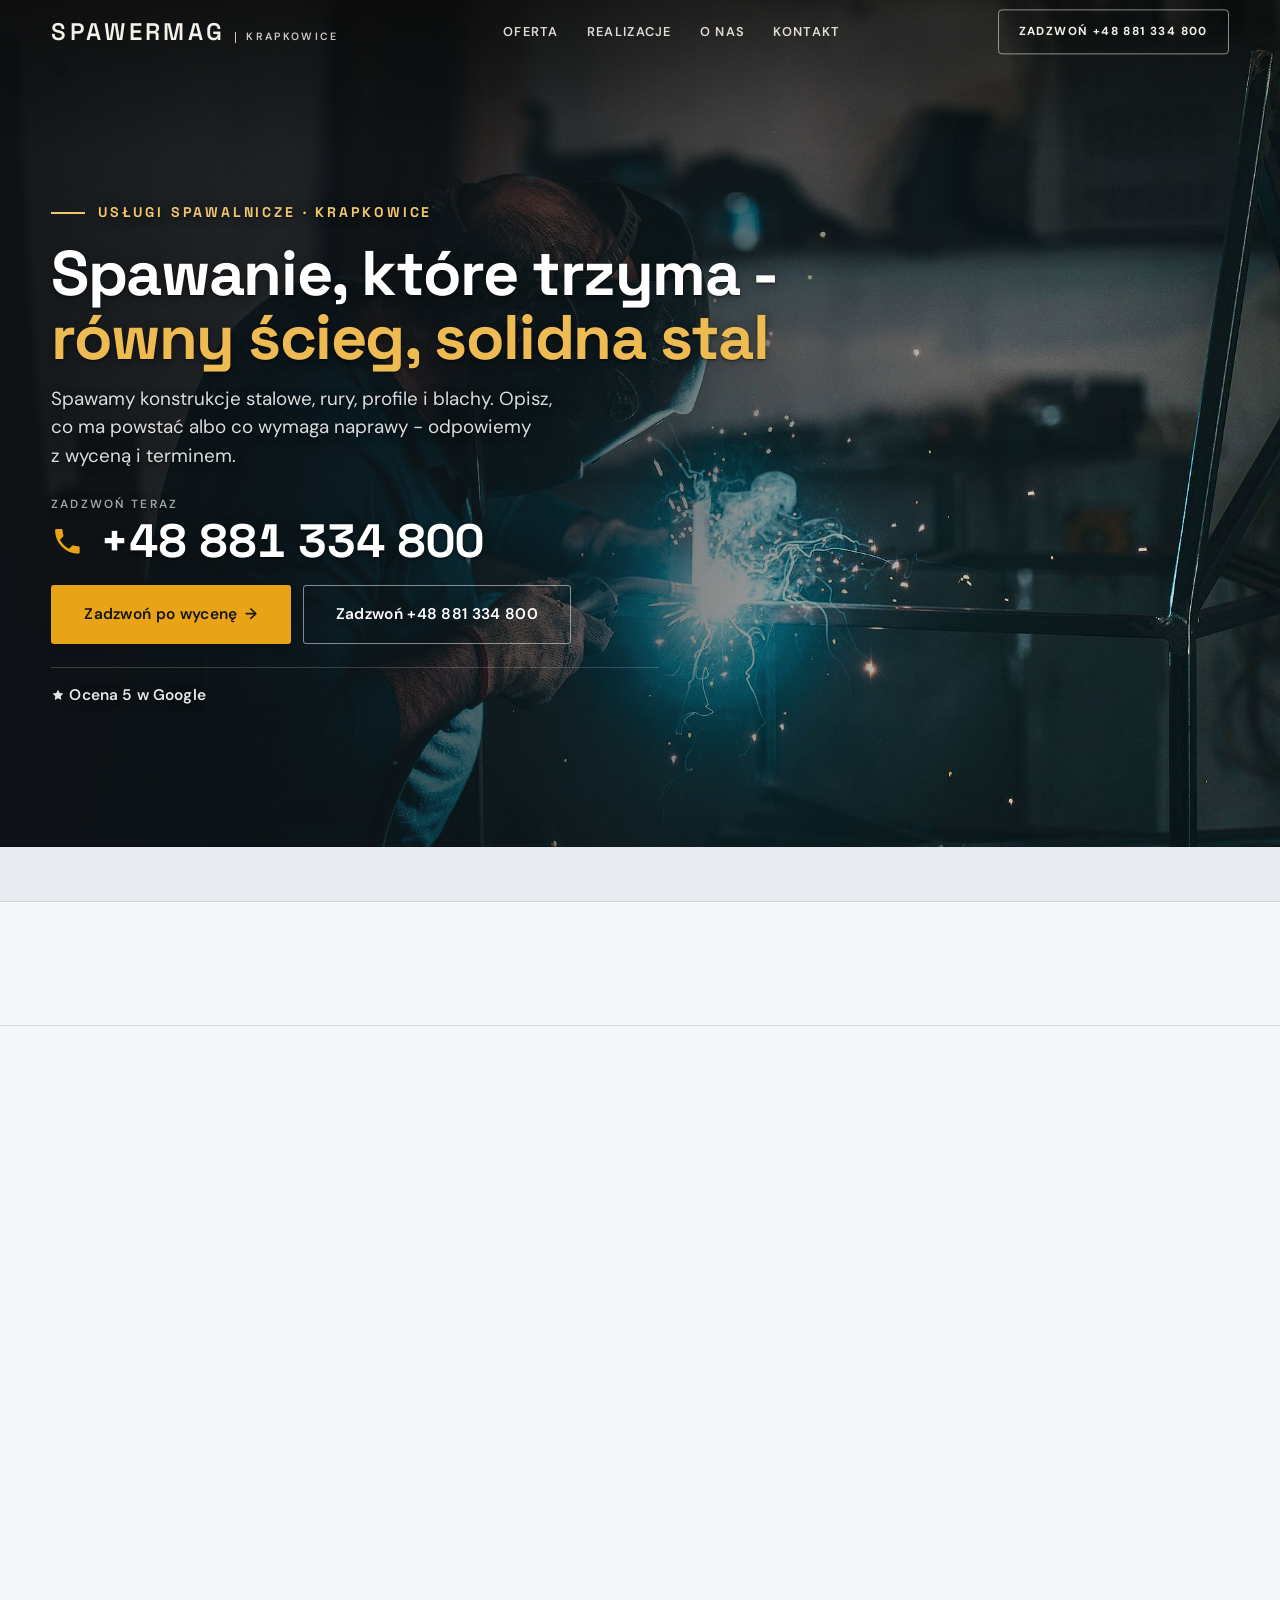
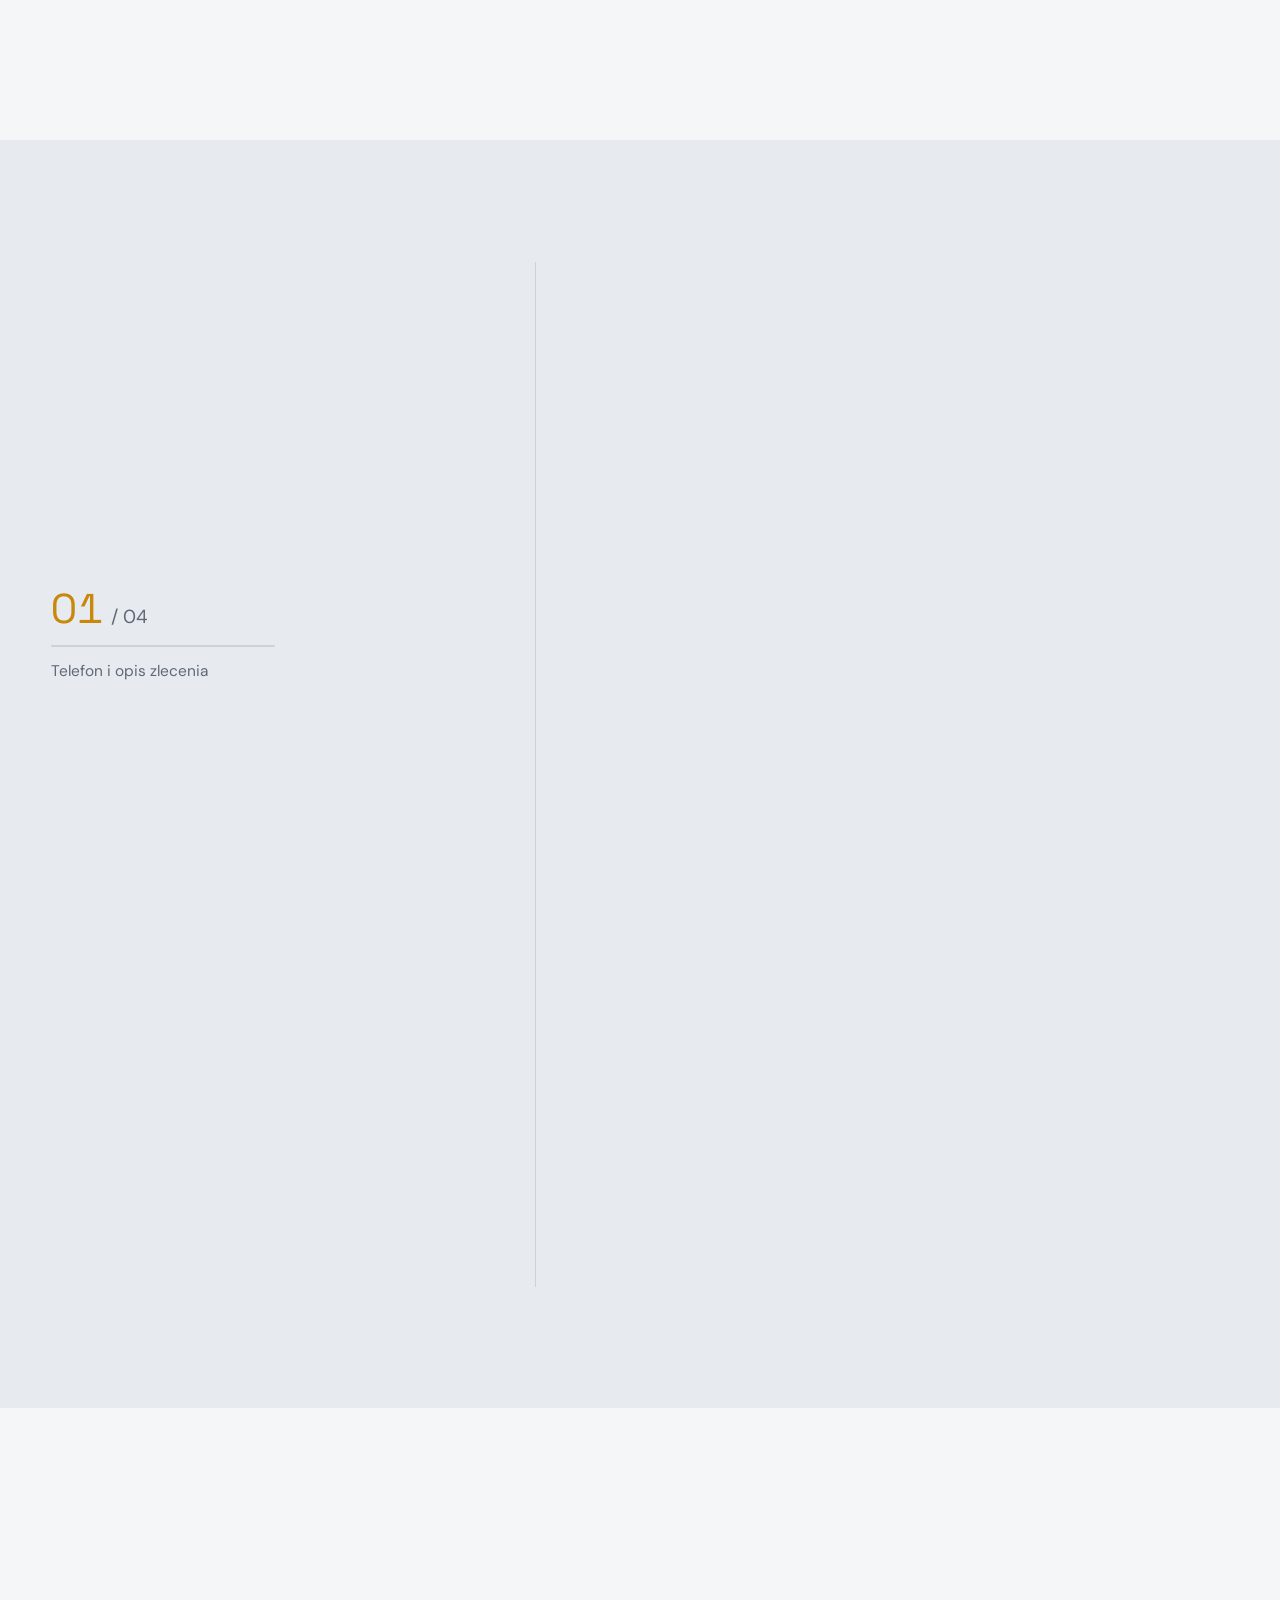
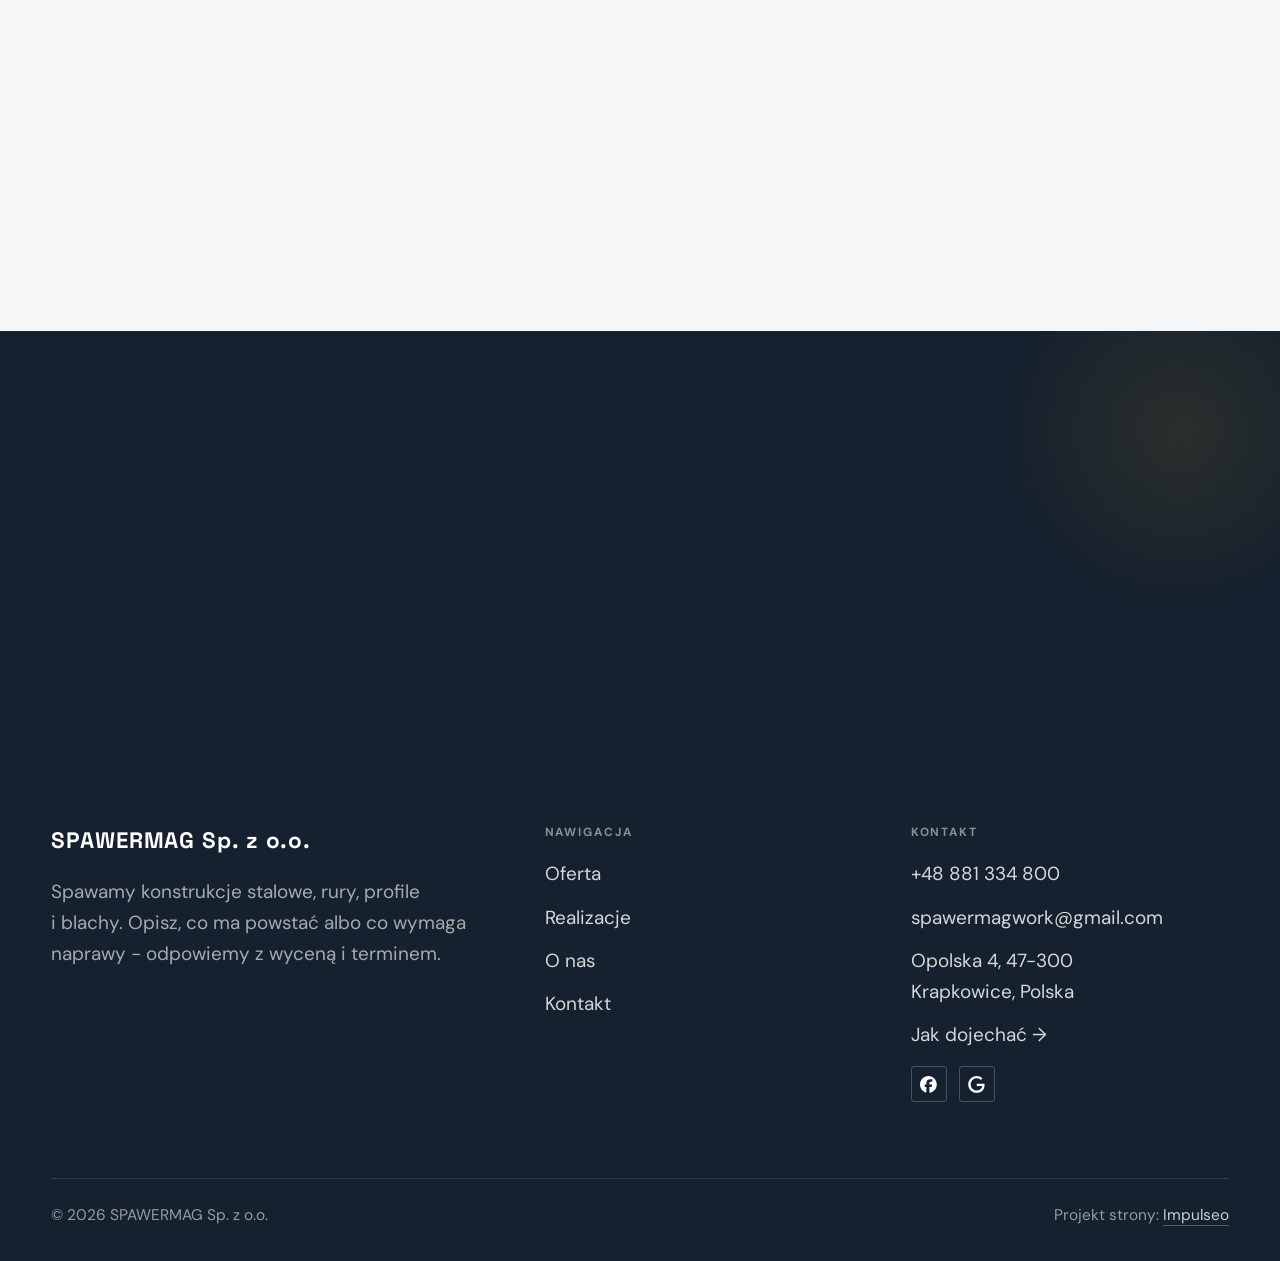
==== index.html @ b8a5e55d "Strona demo: spawermag-sp-z-o-o" ====
<!DOCTYPE html>
<html lang="pl">
<head>
<meta charset="UTF-8">
<meta name="viewport" content="width=device-width, initial-scale=1.0">
<title>SPAWERMAG - Usługi spawalnicze · Krapkowice</title>
<meta name="description" content="SPAWERMAG - usługi spawalnicze w Krapkowicach: spawanie MIG/MAG i TIG, konstrukcje stalowe, elementy z blach i rur. Zadzwoń, opisz zlecenie, podamy wycenę.">
<link rel="canonical" href="https://kris20032.github.io/spawermag-sp-z-o-o/">
<meta name="robots" content="noindex, nofollow">
<meta property="og:type" content="website">
<meta property="og:locale" content="pl_PL">
<meta property="og:site_name" content="SPAWERMAG">
<meta property="og:title" content="SPAWERMAG - Usługi spawalnicze · Krapkowice">
<meta property="og:description" content="SPAWERMAG - usługi spawalnicze w Krapkowicach: spawanie MIG/MAG i TIG, konstrukcje stalowe, elementy z blach i rur. Zadzwoń, opisz zlecenie, podamy wycenę.">
<meta property="og:url" content="https://kris20032.github.io/spawermag-sp-z-o-o/">
<meta property="og:image" content="https://kris20032.github.io/spawermag-sp-z-o-o/img/og.jpg">
<meta property="og:image:width" content="1200">
<meta property="og:image:height" content="630">
<meta name="twitter:card" content="summary_large_image">
<script type="application/ld+json">{"@context": "https://schema.org", "@type": "LocalBusiness", "name": "SPAWERMAG", "url": "https://kris20032.github.io/spawermag-sp-z-o-o/", "telephone": "+48881334800", "image": "https://kris20032.github.io/spawermag-sp-z-o-o/img/og.jpg", "areaServed": "Krapkowice", "sameAs": ["https://maps.google.com/?cid=3430308101641627488&g_mp=Cidnb29nbGUubWFwcy5wbGFjZXMudjEuUGxhY2VzLlNlYXJjaFRleHQQAhgEIAA", "https://www.facebook.com/p/Spawermag-Work-61552654313783/"]}</script>
<link rel="preconnect" href="https://fonts.googleapis.com">
<link rel="preconnect" href="https://fonts.gstatic.com" crossorigin>
<link href="https://fonts.googleapis.com/css2?family=Space+Grotesk:wght@500;600;700&family=DM+Sans:opsz,wght@9..40,400;9..40,500;9..40,600&display=swap" rel="stylesheet">
<link rel="stylesheet" href="assets/styles.css?v=aef503f2">
</head>
<body>

<header class="nav">
  <div class="wrap nav-inner">
    <a class="brand" href="index.html"><span class="name">SPAWERMAG</span><span class="sub">Krapkowice</span></a>
    <nav class="nav-links">
      <a href="oferta.html">Oferta</a>
      <a href="realizacje.html">Realizacje</a>
      <a href="o-nas.html">O nas</a>
      <a href="kontakt.html">Kontakt</a>
      <a href="tel:+48881334800" class="btn btn-accent">Zadzwoń +48 881 334 800</a>
    </nav>
    <button class="nav-toggle" aria-label="Menu"><span></span><span></span><span></span></button>
  </div>
</header>

<main>
<section class="hero-fach">
  <img class="hf-photo" src="img/hero.jpg" fetchpriority="high" data-rotate="img/g1.jpg|img/g2.jpg" alt="SPAWERMAG" width="1880" height="1253">
  <div class="hf-panel">
    <div class="hf-inner">
      <span class="hf-kicker">Usługi spawalnicze · Krapkowice</span>
      <h1 class="hf-title">Spawanie, które trzyma - <em>równy ścieg, solidna stal</em></h1>
      <p class="hf-lead">Spawamy konstrukcje stalowe, rury, profile i blachy. Opisz, co ma powstać albo co wymaga naprawy - odpowiemy z wyceną i terminem.</p>
      <a class="hf-phone" href="tel:+48881334800"><span class="hf-phone-lab">Zadzwoń teraz</span><span class="hf-phone-num"><svg class="ico-tel" width="16" height="16" viewBox="0 0 24 24" fill="none" aria-hidden="true"><path d="M6.6 10.8a15.5 15.5 0 0 0 6.6 6.6l2.2-2.2a1 1 0 0 1 1-.24 11.4 11.4 0 0 0 3.6.58 1 1 0 0 1 1 1V20a1 1 0 0 1-1 1A17 17 0 0 1 3 4a1 1 0 0 1 1-1h3.5a1 1 0 0 1 1 1c0 1.25.2 2.46.58 3.6a1 1 0 0 1-.25 1l-2.23 2.2Z" fill="currentColor"/></svg> +48 881 334 800</span></a>
      <div class="hf-actions">
        <a href="kontakt.html" class="btn btn-accent">Zadzwoń po wycenę <span class="arr">→</span></a>
        <a href="tel:+48881334800" class="btn btn-ghost hf-ghost">Zadzwoń +48 881 334 800</a>
      </div>
      <div class="hf-trust"><svg class="ico-star" width="14" height="14" viewBox="0 0 24 24" style="vertical-align:-2px" aria-hidden="true"><path d="M12 2.8l2.85 5.8 6.4.93-4.63 4.5 1.1 6.37L12 17.4l-5.72 3 1.1-6.37-4.63-4.5 6.4-.93L12 2.8Z" fill="currentColor"/></svg> Ocena 5 w Google</div>
    </div>
  </div>
</section>
<section class="fach-promise">
  <div class="wrap">
    <ul class="fp-row reveal"><li>Bezpłatna wycena</li><li>Dojazd: Krapkowice i okolice</li><li>Gwarancja na robociznę</li></ul>
  </div>
</section>
<section class="opinie-mini" aria-label="Opinie klientów">
  <div class="wrap">
    <div class="om-row">
      <div class="om-item reveal"><blockquote>„Fachowo i szybko zrealizowane zlecenie.”</blockquote><span class="om-autor">T. M.</span></div>
      <div class="om-item reveal"><blockquote>„Powiem tak, chłopaki w kryzysowej dla mnie sytuacji wyciągnęli pomocna dłoń.”</blockquote><span class="om-autor">Seppuku Team</span></div>
      <div class="om-item reveal"><blockquote>„Miło jest współpracować z takim zespołem!”</blockquote><span class="om-autor">Duwaeyn Johnson</span></div>
    </div>
  </div>
</section>
<section class="gateways-band">
  <div class="wrap">
    <div class="gateways">
      <a href="oferta.html" class="gateway reveal"><img src="img/g3.jpg" alt="Spawanie MIG/MAG" loading="lazy" width="1520" height="790" decoding="async"><span class="g-ttl">Spawanie MIG/MAG</span></a>
      <a href="oferta.html" class="gateway reveal"><img src="img/g4.jpg" alt="Spawanie TIG" loading="lazy" width="1600" height="2125" decoding="async"><span class="g-ttl">Spawanie TIG</span></a>
      <a href="oferta.html" class="gateway reveal"><img src="img/g5.jpg" alt="Konstrukcje stalowe" loading="lazy" width="1880" height="1253" decoding="async"><span class="g-ttl">Konstrukcje stalowe</span></a>
    </div>
  </div>
</section>
<section class="proces proces-os fachowcy">
  <div class="wrap proc-grid">
    <div class="proc-side">
      <div class="head reveal">
        <span class="eyebrow">Jak pracujemy</span>
        <h2>Wiesz, na czym stoisz - na każdym etapie</h2>
        <p>Od pierwszego telefonu do odbioru roboty - krok po kroku.</p>
      </div>
      <div class="proc-count" aria-hidden="true"><span class="pc-cur">01</span><span class="pc-all">/ 04</span></div>
      <div class="proc-bar" aria-hidden="true"><i></i></div>
      <p class="proc-now" aria-hidden="true">Telefon i opis zlecenia</p>
    </div>
    <ol class="proces-line">
      <li class="reveal"><span class="pno">01</span><h3>Telefon i opis zlecenia</h3><p>Mówisz, co ma powstać lub co trzeba naprawić. Rysunek albo zdjęcie bardzo pomaga.</p></li>
      <li class="reveal"><span class="pno">02</span><h3>Wycena</h3><p>Podajemy cenę i orientacyjny termin, zanim ruszy praca.</p></li>
      <li class="reveal"><span class="pno">03</span><h3>Wykonanie</h3><p>Spawamy w warsztacie, pilnując wymiarów i jakości ściegu.</p></li>
      <li class="reveal"><span class="pno">04</span><h3>Odbiór</h3><p>Sprawdzasz gotowy element, a my wręczamy go w ustalonym terminie.</p></li>
    </ol>
  </div>
</section>
<section>
  <div class="wrap">
    <div class="head reveal">
      <span class="eyebrow">Realizacje</span>
      <h2>Nasze spoiny</h2>
      <p>Fragmenty prac z naszego warsztatu: ściegi na blachach, profilach i rurach.</p>
    </div>
    <div class="gallery">
      <div class="tile t-two3 reveal"><img src="img/g6.jpg" alt="SPAWERMAG" loading="lazy" width="1880" height="1253" decoding="async"></div>
      <div class="tile t-third reveal"><img src="img/g7.jpg" alt="SPAWERMAG" loading="lazy" width="1880" height="1253" decoding="async"></div>
      <div class="tile t-third reveal"><img src="img/g8.jpg" alt="SPAWERMAG" loading="lazy" width="1880" height="1253" decoding="async"></div>
      <div class="tile t-third reveal"><img src="img/g9.jpg" alt="SPAWERMAG" loading="lazy" width="1786" height="1136" decoding="async"></div>
      <div class="tile t-third reveal"><img src="img/g10.jpg" alt="SPAWERMAG" loading="lazy" width="1880" height="1253" decoding="async"></div>
    </div>
    <div style="margin-top:var(--space-7)" class="reveal"><a href="realizacje.html" class="btn btn-accent">Pełna galeria <span class="arr">→</span></a></div>
  </div>
</section>
<section class="fach-uslugi">
  <div class="wrap">
    <div class="head reveal">
      <span class="eyebrow">Co robimy</span>
      <h2>Zakres usług spawalniczych</h2>
      <p>Czym zajmuję się na co dzień - z opisem i widełkami cenowymi.</p>
    </div>
    <ul class="fu-list">
      <li class="fu-row reveal"><div class="fu-name">Spawanie MIG/MAG</div><div class="fu-desc">Spoiny w stali konstrukcyjnej: blachy, profile zamknięte i kątowniki, od pojedynczych elementów po serie.</div><a class="fu-cta" href="kontakt.html">Wycena <span class="arr">→</span></a></li>
      <li class="fu-row reveal"><div class="fu-name">Spawanie TIG</div><div class="fu-desc">Precyzyjne łączenia tam, gdzie liczy się wygląd i szczelność spoiny, także w cieńszych materiałach.</div><a class="fu-cta" href="kontakt.html">Wycena <span class="arr">→</span></a></li>
      <li class="fu-row reveal"><div class="fu-name">Konstrukcje stalowe</div><div class="fu-desc">Ramy, podesty, wsporniki i podstawy według rysunku lub szkicu zleceniodawcy.</div><a class="fu-cta" href="kontakt.html">Wycena <span class="arr">→</span></a></li>
      <li class="fu-row reveal"><div class="fu-name">Rury i połączenia obwodowe</div><div class="fu-desc">Łączenie rur i króćców, spoiny obwodowe oraz mocowania do blach i kołnierzy.</div><a class="fu-cta" href="kontakt.html">Wycena <span class="arr">→</span></a></li>
      <li class="fu-row reveal"><div class="fu-name">Elementy z blach</div><div class="fu-desc">Przygotowanie i spawanie detali z blachy: żebra, wzmocnienia, uchwyty i obudowy.</div><a class="fu-cta" href="kontakt.html">Wycena <span class="arr">→</span></a></li>
      <li class="fu-row reveal"><div class="fu-name">Naprawy i wzmocnienia</div><div class="fu-desc">Reperacja pękniętych i zużytych elementów stalowych oraz dospawanie wzmocnień.</div><a class="fu-cta" href="kontakt.html">Wycena <span class="arr">→</span></a></li>
    </ul>
    <div style="margin-top:var(--space-7)" class="reveal"><a href="oferta.html" class="btn btn-ghost">Pełna oferta <span class="arr">→</span></a></div>
  </div>
</section>
<section class="stopklatka" aria-hidden="true">
  <div class="stk-bg" style="background-image:url(img/g11.jpg)"></div>
</section>
<section class="opinie">
  <div class="wrap">
    <div class="head center reveal">
      <span class="eyebrow">Opinie</span>
      <h2>Co mówią klienci</h2>
    </div>
    <p class="op-meta reveal"><span class="g-badge"><svg class="gb-ico" viewBox="0 0 24 24" width="18" height="18" aria-hidden="true"><path fill="#4285F4" d="M22.56 12.25c0-.78-.07-1.53-.2-2.25H12v4.26h5.92c-.26 1.37-1.04 2.53-2.21 3.31v2.77h3.57c2.08-1.92 3.28-4.74 3.28-8.09z"/><path fill="#34A853" d="M12 23c2.97 0 5.46-.98 7.28-2.66l-3.57-2.77c-.98.66-2.23 1.06-3.71 1.06-2.86 0-5.29-1.93-6.16-4.53H2.18v2.84C3.99 20.53 7.7 23 12 23z"/><path fill="#FBBC05" d="M5.84 14.09c-.22-.66-.35-1.36-.35-2.09s.13-1.43.35-2.09V7.07H2.18C1.43 8.55 1 10.22 1 12s.43 3.45 1.18 4.93l2.85-2.22.81-.62z"/><path fill="#EA4335" d="M12 5.38c1.62 0 3.06.56 4.21 1.64l3.15-3.15C17.45 2.09 14.97 1 12 1 7.7 1 3.99 3.47 2.18 7.07l3.66 2.84c.87-2.6 3.3-4.53 6.16-4.53z"/></svg><b class="gb-ocena">5</b><svg class="gb-stars" viewBox="0 0 90 18" width="74" height="14.8" aria-hidden="true"><g fill="currentColor" opacity=".26"><path transform="translate(0,0)" d="M9 1.6l2.2 4.46 4.92.72-3.56 3.47.84 4.9L9 12.74l-4.4 2.31.84-4.9L1.88 6.68l4.92-.72L9 1.6Z"/><path transform="translate(18,0)" d="M9 1.6l2.2 4.46 4.92.72-3.56 3.47.84 4.9L9 12.74l-4.4 2.31.84-4.9L1.88 6.68l4.92-.72L9 1.6Z"/><path transform="translate(36,0)" d="M9 1.6l2.2 4.46 4.92.72-3.56 3.47.84 4.9L9 12.74l-4.4 2.31.84-4.9L1.88 6.68l4.92-.72L9 1.6Z"/><path transform="translate(54,0)" d="M9 1.6l2.2 4.46 4.92.72-3.56 3.47.84 4.9L9 12.74l-4.4 2.31.84-4.9L1.88 6.68l4.92-.72L9 1.6Z"/><path transform="translate(72,0)" d="M9 1.6l2.2 4.46 4.92.72-3.56 3.47.84 4.9L9 12.74l-4.4 2.31.84-4.9L1.88 6.68l4.92-.72L9 1.6Z"/></g><clipPath id="gs1000"><rect x="0" y="0" width="90.0" height="18"/></clipPath><g fill="#FBBC04" clip-path="url(#gs1000)"><path transform="translate(0,0)" d="M9 1.6l2.2 4.46 4.92.72-3.56 3.47.84 4.9L9 12.74l-4.4 2.31.84-4.9L1.88 6.68l4.92-.72L9 1.6Z"/><path transform="translate(18,0)" d="M9 1.6l2.2 4.46 4.92.72-3.56 3.47.84 4.9L9 12.74l-4.4 2.31.84-4.9L1.88 6.68l4.92-.72L9 1.6Z"/><path transform="translate(36,0)" d="M9 1.6l2.2 4.46 4.92.72-3.56 3.47.84 4.9L9 12.74l-4.4 2.31.84-4.9L1.88 6.68l4.92-.72L9 1.6Z"/><path transform="translate(54,0)" d="M9 1.6l2.2 4.46 4.92.72-3.56 3.47.84 4.9L9 12.74l-4.4 2.31.84-4.9L1.88 6.68l4.92-.72L9 1.6Z"/><path transform="translate(72,0)" d="M9 1.6l2.2 4.46 4.92.72-3.56 3.47.84 4.9L9 12.74l-4.4 2.31.84-4.9L1.88 6.68l4.92-.72L9 1.6Z"/></g></svg><span class="gb-txt">w Google</span></span></p>
    <p class="op-meta reveal"><a class="op-google" href="https://maps.google.com/?cid=3430308101641627488&amp;g_mp=Cidnb29nbGUubWFwcy5wbGFjZXMudjEuUGxhY2VzLlNlYXJjaFRleHQQAhgEIAA" target="_blank" rel="noopener"><svg class="op-g-ico" viewBox="0 0 24 24" width="17" height="17" aria-hidden="true"><path fill="#4285F4" d="M22.56 12.25c0-.78-.07-1.53-.2-2.25H12v4.26h5.92c-.26 1.37-1.04 2.53-2.21 3.31v2.77h3.57c2.08-1.92 3.28-4.74 3.28-8.09z"/><path fill="#34A853" d="M12 23c2.97 0 5.46-.98 7.28-2.66l-3.57-2.77c-.98.66-2.23 1.06-3.71 1.06-2.86 0-5.29-1.93-6.16-4.53H2.18v2.84C3.99 20.53 7.7 23 12 23z"/><path fill="#FBBC05" d="M5.84 14.09c-.22-.66-.35-1.36-.35-2.09s.13-1.43.35-2.09V7.07H2.18C1.43 8.55 1 10.22 1 12s.43 3.45 1.18 4.93l2.85-2.22.81-.62z"/><path fill="#EA4335" d="M12 5.38c1.62 0 3.06.56 4.21 1.64l3.15-3.15C17.45 2.09 14.97 1 12 1 7.7 1 3.99 3.47 2.18 7.07l3.66 2.84c.87-2.6 3.3-4.53 6.16-4.53z"/></svg><span>Zobacz opinie w Google</span><span class="arr">→</span></a></p>
    <div class="opinie-grid">
      <figure class="op-card reveal"><span class="op-star"><svg class="ico-star" width="14" height="14" viewBox="0 0 24 24" style="vertical-align:-2px" aria-hidden="true"><path d="M12 2.8l2.85 5.8 6.4.93-4.63 4.5 1.1 6.37L12 17.4l-5.72 3 1.1-6.37-4.63-4.5 6.4-.93L12 2.8Z" fill="currentColor"/></svg><svg class="ico-star" width="14" height="14" viewBox="0 0 24 24" style="vertical-align:-2px" aria-hidden="true"><path d="M12 2.8l2.85 5.8 6.4.93-4.63 4.5 1.1 6.37L12 17.4l-5.72 3 1.1-6.37-4.63-4.5 6.4-.93L12 2.8Z" fill="currentColor"/></svg><svg class="ico-star" width="14" height="14" viewBox="0 0 24 24" style="vertical-align:-2px" aria-hidden="true"><path d="M12 2.8l2.85 5.8 6.4.93-4.63 4.5 1.1 6.37L12 17.4l-5.72 3 1.1-6.37-4.63-4.5 6.4-.93L12 2.8Z" fill="currentColor"/></svg><svg class="ico-star" width="14" height="14" viewBox="0 0 24 24" style="vertical-align:-2px" aria-hidden="true"><path d="M12 2.8l2.85 5.8 6.4.93-4.63 4.5 1.1 6.37L12 17.4l-5.72 3 1.1-6.37-4.63-4.5 6.4-.93L12 2.8Z" fill="currentColor"/></svg><svg class="ico-star" width="14" height="14" viewBox="0 0 24 24" style="vertical-align:-2px" aria-hidden="true"><path d="M12 2.8l2.85 5.8 6.4.93-4.63 4.5 1.1 6.37L12 17.4l-5.72 3 1.1-6.37-4.63-4.5 6.4-.93L12 2.8Z" fill="currentColor"/></svg></span><blockquote>Fachowo i szybko zrealizowane zlecenie. Godna polecenia firma.</blockquote><span class="op-autor">T. M.</span></figure>
      <figure class="op-card reveal"><span class="op-star"><svg class="ico-star" width="14" height="14" viewBox="0 0 24 24" style="vertical-align:-2px" aria-hidden="true"><path d="M12 2.8l2.85 5.8 6.4.93-4.63 4.5 1.1 6.37L12 17.4l-5.72 3 1.1-6.37-4.63-4.5 6.4-.93L12 2.8Z" fill="currentColor"/></svg><svg class="ico-star" width="14" height="14" viewBox="0 0 24 24" style="vertical-align:-2px" aria-hidden="true"><path d="M12 2.8l2.85 5.8 6.4.93-4.63 4.5 1.1 6.37L12 17.4l-5.72 3 1.1-6.37-4.63-4.5 6.4-.93L12 2.8Z" fill="currentColor"/></svg><svg class="ico-star" width="14" height="14" viewBox="0 0 24 24" style="vertical-align:-2px" aria-hidden="true"><path d="M12 2.8l2.85 5.8 6.4.93-4.63 4.5 1.1 6.37L12 17.4l-5.72 3 1.1-6.37-4.63-4.5 6.4-.93L12 2.8Z" fill="currentColor"/></svg><svg class="ico-star" width="14" height="14" viewBox="0 0 24 24" style="vertical-align:-2px" aria-hidden="true"><path d="M12 2.8l2.85 5.8 6.4.93-4.63 4.5 1.1 6.37L12 17.4l-5.72 3 1.1-6.37-4.63-4.5 6.4-.93L12 2.8Z" fill="currentColor"/></svg><svg class="ico-star" width="14" height="14" viewBox="0 0 24 24" style="vertical-align:-2px" aria-hidden="true"><path d="M12 2.8l2.85 5.8 6.4.93-4.63 4.5 1.1 6.37L12 17.4l-5.72 3 1.1-6.37-4.63-4.5 6.4-.93L12 2.8Z" fill="currentColor"/></svg></span><blockquote>Powiem tak, chłopaki w kryzysowej dla mnie sytuacji wyciągnęli pomocna dłoń.</blockquote><span class="op-autor">Seppuku Team</span></figure>
      <figure class="op-card reveal"><span class="op-star"><svg class="ico-star" width="14" height="14" viewBox="0 0 24 24" style="vertical-align:-2px" aria-hidden="true"><path d="M12 2.8l2.85 5.8 6.4.93-4.63 4.5 1.1 6.37L12 17.4l-5.72 3 1.1-6.37-4.63-4.5 6.4-.93L12 2.8Z" fill="currentColor"/></svg><svg class="ico-star" width="14" height="14" viewBox="0 0 24 24" style="vertical-align:-2px" aria-hidden="true"><path d="M12 2.8l2.85 5.8 6.4.93-4.63 4.5 1.1 6.37L12 17.4l-5.72 3 1.1-6.37-4.63-4.5 6.4-.93L12 2.8Z" fill="currentColor"/></svg><svg class="ico-star" width="14" height="14" viewBox="0 0 24 24" style="vertical-align:-2px" aria-hidden="true"><path d="M12 2.8l2.85 5.8 6.4.93-4.63 4.5 1.1 6.37L12 17.4l-5.72 3 1.1-6.37-4.63-4.5 6.4-.93L12 2.8Z" fill="currentColor"/></svg><svg class="ico-star" width="14" height="14" viewBox="0 0 24 24" style="vertical-align:-2px" aria-hidden="true"><path d="M12 2.8l2.85 5.8 6.4.93-4.63 4.5 1.1 6.37L12 17.4l-5.72 3 1.1-6.37-4.63-4.5 6.4-.93L12 2.8Z" fill="currentColor"/></svg><svg class="ico-star" width="14" height="14" viewBox="0 0 24 24" style="vertical-align:-2px" aria-hidden="true"><path d="M12 2.8l2.85 5.8 6.4.93-4.63 4.5 1.1 6.37L12 17.4l-5.72 3 1.1-6.37-4.63-4.5 6.4-.93L12 2.8Z" fill="currentColor"/></svg></span><blockquote>Miło jest współpracować z takim zespołem!</blockquote><span class="op-autor">Duwaeyn Johnson</span></figure>
    </div>
  </div>
</section>
<section class="cta">
  <div class="wrap">
    <div class="reveal">
      <span class="eyebrow">Współpraca</span>
      <h2>Potrzebujesz fachowca? Wycenimy za darmo.</h2>
      <p>Zadzwoń, umówimy termin oględzin. Cenę poznasz przed robotą, nie po niej.</p>
    </div>
    <div class="cta-actions reveal">
      <a href="kontakt.html" class="btn btn-light">Zadzwoń po wycenę <span class="arr">→</span></a>
      <a href="tel:+48881334800" class="btn btn-ghost btn-ghost-cta">+48 881 334 800</a>
    </div>
  </div>
</section>
</main>

<footer>
  <div class="wrap">
    <div class="foot-grid">
      <div class="foot-brand">
        <div class="name">SPAWERMAG Sp. z o.o.</div>
        <p>Spawamy konstrukcje stalowe, rury, profile i blachy. Opisz, co ma powstać albo co wymaga naprawy - odpowiemy z wyceną i terminem.</p>
      </div>
      <div class="foot-col">
        <h4>Nawigacja</h4>
        <a href="oferta.html">Oferta</a>
        <a href="realizacje.html">Realizacje</a>
        <a href="o-nas.html">O nas</a>
        <a href="kontakt.html">Kontakt</a>
      </div>
      <div class="foot-col">
        <h4>Kontakt</h4>
        <a href="tel:+48881334800">+48 881 334 800</a>
        <a href="mailto:spawermagwork@gmail.com">spawermagwork@gmail.com</a>
        <p>Opolska 4, 47-300 Krapkowice, Polska</p>
        <a href="https://maps.google.com/?cid=3430308101641627488&g_mp=Cidnb29nbGUubWFwcy5wbGFjZXMudjEuUGxhY2VzLlNlYXJjaFRleHQQAhgEIAA" target="_blank" rel="noopener">Jak dojechać →</a>
      <div class="foot-soc">
        <a class="soc" href="https://www.facebook.com/p/Spawermag-Work-61552654313783/" target="_blank" rel="noopener" aria-label="Facebook - SPAWERMAG"><svg viewBox="0 0 24 24" aria-hidden="true" focusable="false"><path d="M9.101 23.691v-7.98H6.627v-3.667h2.474v-1.58c0-4.085 1.848-5.978 5.858-5.978.401 0 .955.042 1.468.103a8.68 8.68 0 0 1 1.141.195v3.325a8.623 8.623 0 0 0-.653-.036 26.805 26.805 0 0 0-.733-.009c-.707 0-1.259.096-1.675.309a1.686 1.686 0 0 0-.679.622c-.258.42-.374.995-.374 1.752v1.297h3.919l-.386 2.103-.287 1.564h-3.246v8.245C19.396 23.238 24 18.179 24 12.044c0-6.627-5.373-12-12-12s-12 5.373-12 12c0 5.628 3.874 10.35 9.101 11.647Z" fill="currentColor"/></svg></a>
        <a class="soc" href="https://maps.google.com/?cid=3430308101641627488&g_mp=Cidnb29nbGUubWFwcy5wbGFjZXMudjEuUGxhY2VzLlNlYXJjaFRleHQQAhgEIAA" target="_blank" rel="noopener" aria-label="Google - SPAWERMAG"><svg viewBox="0 0 24 24" aria-hidden="true" focusable="false"><path d="M12.48 10.92v3.28h7.84c-.24 1.84-.853 3.187-1.787 4.133-1.147 1.147-2.933 2.4-6.053 2.4-4.827 0-8.6-3.893-8.6-8.72s3.773-8.72 8.6-8.72c2.6 0 4.507 1.027 5.907 2.347l2.307-2.307C18.747 1.44 16.133 0 12.48 0 5.867 0 .307 5.387.307 12s5.56 12 12.173 12c3.573 0 6.267-1.173 8.373-3.36 2.16-2.16 2.84-5.213 2.84-7.667 0-.76-.053-1.467-.173-2.053H12.48z" fill="currentColor"/></svg></a>
      </div>
      </div>
    </div>
    <div class="foot-bot">
      <span>© 2026 SPAWERMAG Sp. z o.o.</span>
      <span>Projekt strony: <a class="foot-credit" href="https://impulseo.pl" target="_blank" rel="noopener">Impulseo</a></span>
    </div>
  </div>
</footer>
<div class="sticky-call"><a class="sc-call" href="tel:+48881334800"><svg class="ico-tel" width="16" height="16" viewBox="0 0 24 24" fill="none" aria-hidden="true"><path d="M6.6 10.8a15.5 15.5 0 0 0 6.6 6.6l2.2-2.2a1 1 0 0 1 1-.24 11.4 11.4 0 0 0 3.6.58 1 1 0 0 1 1 1V20a1 1 0 0 1-1 1A17 17 0 0 1 3 4a1 1 0 0 1 1-1h3.5a1 1 0 0 1 1 1c0 1.25.2 2.46.58 3.6a1 1 0 0 1-.25 1l-2.23 2.2Z" fill="currentColor"/></svg> Zadzwoń</a><a class="sc-quote" href="kontakt.html">Zadzwoń po wycenę</a></div>
<div class="demo-wazne" data-do="2026-11-16" data-cykl="3" hidden><svg class="dw-ico" width="13" height="13" viewBox="0 0 24 24" fill="none" aria-hidden="true"><circle cx="12" cy="12" r="8.6" stroke="currentColor" stroke-width="1.8"/><path d="M12 7.2V12l3.3 2" stroke="currentColor" stroke-width="1.8" stroke-linecap="round"/></svg><span class="dw-txt"></span></div>

<script src="assets/main.js"></script>
</body>
</html>
---- assets/styles.css ----
/* ============================================================
   STOLBASZ — premium, architektoniczny B2B fit-out
   Jasna paleta, zero brązu. System wg premium-web-craft.
   Projekt strony: Impulseo (impulseo.pl)
   ============================================================ */

:root{
  /* PALETA — jasna, architektoniczna, chłodna */
  --paper:#F4F6F8;          /* główne tło */
  --paper-2:#E7EBEF;        /* sekcje alternatywne (chłodny jasny szary) */
  --paper-3:#E7EBEF;        /* delikatne wypełnienia */
  --ink:#15212E;            /* tekst główny — chłodny grafit */
  --ink-soft:#243443;       /* nagłówki drugorzędne */
  --muted:#6B7785;          /* tekst poboczny */
  --line:rgba(21,33,46,.12);/* hairline */
  --accent:#E8A317;         /* stonowany petrol-slate — jedyny akcent */
  --accent-d:#C9870C;
  --accent-soft:rgba(232,163,23,.10);
  --dark:#15212E;           /* sekcje ciemne (stopka/CTA) */

  /* HOVER ZDJĘĆ — JEDEN standard dla całego silnika (decyzja K. 04.08.2026, artefakt z wariantami).
     AKTUALNE (K.+Szymon 09.08.2026, wybór z artefaktu 6 wariantów): zoom 1.05 przy 1.4s -
     przy tak długim czasie mocniejszy kadr NIE skacze, tylko „oddycha". Poprzedni standard
     (1.02 / .55s z 04.08) odbierany jako dynamiczny i szybki.
     Spoczynek lekko przygaszony, ale TYLKO tam, gdzie jest mysz (@media hover:hover) —
     na telefonie zdjęcia zostają w pełnej jasności. */
  --img-zoom:1.05;                   /* K.+Szymon 09.08: wariant F z artefaktu porównawczego */
  --img-rest:brightness(.95) saturate(.99);
  --img-hot:brightness(1.06) saturate(1.05);
  --img-dur:1.4s;                    /* K.+Szymon 09.08 (wariant F): powoli = elegancko */
  --img-ease:cubic-bezier(.16,.84,.44,1);  /* miękki ogon, efekt „oddychania" */

  /* ODSTĘPY — skala 4/8 */
  --space-1:4px; --space-2:8px; --space-3:12px; --space-4:16px; --space-5:24px;
  --space-6:32px; --space-7:48px; --space-8:64px; --space-9:96px; --space-10:128px;

  /* TYPOGRAFIA — fluid clamp() (skala podbita 16.07.2026: większe, czytelniejsze litery — uwaga Adama) */
  --text-sm:clamp(.9rem,.87rem + .12vw,1rem);
  --text-base:clamp(1.08rem,1.04rem + .18vw,1.2rem);
  --text-lg:clamp(1.24rem,1.15rem + .34vw,1.44rem);
  --text-h3:clamp(1.34rem,1.22rem + .55vw,1.66rem);
  --text-h2:clamp(2.1rem,1.66rem + 2.1vw,3.1rem);
  --text-h1:clamp(2.9rem,2.1rem + 4vw,5.1rem);

  /* PROMIENIE — architektoniczne, raczej ostre */
  --r-sm:3px; --r-md:6px; --r-lg:10px;

  /* RUCH */
  --ease:cubic-bezier(.25,.46,.45,.94); --dur:.24s;

  /* CIENIE — miękkie, warstwowe */
  --sh-sm:0 1px 2px rgba(16,24,32,.04), 0 2px 8px rgba(16,24,32,.05);
  --sh-md:0 2px 6px rgba(16,24,32,.05), 0 12px 28px -8px rgba(16,24,32,.12);
  --sh-lg:0 6px 14px rgba(16,24,32,.07), 0 26px 56px -18px rgba(16,24,32,.22);

  --hairline:1px solid var(--line);

  --font-display:'Space Grotesk','Inter',sans-serif;
  --font-body:'DM Sans','Inter',sans-serif;
}

*{box-sizing:border-box;margin:0;padding:0}
html{scroll-behavior:smooth}
body{
  font-family:var(--font-body);
  font-size:var(--text-base);
  line-height:1.65;
  color:var(--ink);
  background:var(--paper);
  -webkit-font-smoothing:antialiased;
  text-rendering:optimizeLegibility;
}
img{max-width:100%;height:auto;display:block}  /* height:auto = width/height z atrybutów trzyma proporcje (TOP#12) */
a{color:inherit;text-decoration:none}

.wrap{width:min(92%,1180px);margin-inline:auto}
section{padding-block:clamp(52px,6.5vw,96px)}

h1,h2,h3{font-family:var(--font-display);font-weight:700;line-height:1.08;letter-spacing:-.02em;color:var(--ink)}
h1{font-size:var(--text-h1);letter-spacing:-.035em}
h2{font-size:var(--text-h2);letter-spacing:-.025em}
h3{font-size:var(--text-h3)}
/* MIARA — długość wiersza. WCAG 2.2 SC 1.4.8: max 80 znaków; Butterick: 45–90.
   68ch daje realnie 72–78 znaków polskiego tekstu, czyli z zapasem pod granicą.
   Wcześniej limit miał TYLKO <p> — <li>, <blockquote> i <dd> nie miały żadnego,
   i to jedyny powód, dla którego 23 bloki na dwóch oddanych stronach jadą po
   83–106 znaków w wierszu (pomiar 07.08.2026, bramka `miara`).
   ⚠️ Listy i definicje ograniczamy TYLKO bez klasy: `ul`/`ol` z klasą to u nas
   układ (siatki kafli, menu), a nie tekst ciągły — tam miarę wyznacza układ. */
/* 60ch, nie 68ch (K. 10.08): po zmianie fontów na węższe kroje (DM Sans i spółka)
   w 68ch mieściło się ~90 znaków - bramka pikselowa słusznie zgłaszała przekroczenie
   granicy 80. Pomiar na żywej przeglądarce: 60ch = 90 znaków, 53ch = ~78 znaków, czyli normę WCAG 1.4.8. */
:root{ --miara:53ch }
p{max-width:min(100%,var(--miara))}
blockquote,
ul:not([class])>li, ol:not([class])>li,
dl:not([class])>dd{max-width:min(100%,var(--miara))}

/* ⚠️ Świadomie BEZ wyjątku `.tile p,.card p,.svc p{max-width:none}`, choć nasuwa się sam:
   te akapity BYŁY już ograniczone (stare `p{max-width:65ch}`), więc „wyjątek" nie odblokowałby
   niczego nowego — tylko ROZLUŹNIŁ stan sprzed zmiany na wszystkich demach naraz.
   `figcaption` żadna z reguł wyżej nie dotyczy, więc też nie potrzebuje zwolnienia. */

/* ŁAMANIE. `balance` wyrównuje długości wierszy w nagłówku, `pretty` pilnuje ostatniego
   wiersza akapitu, żeby nie został w nim jeden wyraz. Obsługiwane od Chrome 117 /
   Safari 17.5; starsze przeglądarki po prostu ignorują tę własność.
   `text-wrap:pretty` nie występowało dotąd ANI RAZ w silniku ani w repo klientów. */
h1,h2,h3,.lead,.lede{text-wrap:balance}
p,li,blockquote,dd{text-wrap:pretty}

.eyebrow{
  font-family:var(--font-body);
  font-size:var(--text-sm);
  font-weight:600;
  letter-spacing:.18em;
  text-transform:uppercase;
  color:var(--accent);
  display:inline-flex;align-items:center;gap:var(--space-3);
}
/* flex:none + margin-top = kreska trzyma się PIERWSZEJ linii. Wcześniej align-items:center
   centrowało ją względem całego bloku i przy zawinięciu (długi kicker typu
   „…WNĘTRZ · LESZNO · OD 2019") druga linia lądowała z brzydkim wcięciem. */
.eyebrow{align-items:flex-start}
.eyebrow>*,.eyebrow{text-wrap:balance}   /* dlugi kicker lamal sie na sierote typu samo „2019" w drugiej linii */
.eyebrow::before{content:"";width:28px;height:1px;background:var(--accent);display:inline-block;flex:none;margin-top:.62em}

.muted{color:var(--muted)}
.lead{font-size:var(--text-lg);line-height:1.55;color:var(--ink-soft);max-width:50ch}

/* ---------- BUTTONS ---------- */
.btn{
  display:inline-flex;align-items:center;gap:var(--space-2);
  font-weight:600;font-size:var(--text-sm);letter-spacing:.02em;
  padding:var(--space-4) var(--space-6);
  border-radius:var(--r-sm);
  transition:transform var(--dur) var(--ease),box-shadow var(--dur) var(--ease),background var(--dur) var(--ease);
  cursor:pointer;border:1px solid transparent;
}
.btn-accent{background:var(--accent);color:#fff;box-shadow:var(--sh-sm)}
.btn-accent:hover{background:var(--accent-d);transform:translateY(-2px);box-shadow:var(--sh-md)}
.btn-accent:active{transform:translateY(0);box-shadow:var(--sh-sm)}
.btn-ghost{background:transparent;color:var(--ink);border-color:var(--line)}
.btn-ghost:hover{border-color:var(--accent);color:var(--accent);transform:translateY(-2px)}
.btn-light{background:#fff;color:var(--ink);box-shadow:var(--sh-sm)}
.btn-light:hover{transform:translateY(-2px);box-shadow:var(--sh-md)}
.btn .arr{transition:transform var(--dur) var(--ease)}
.btn:hover .arr{transform:translateX(4px)}

/* ---------- NAV ---------- */
.nav{
  position:sticky;top:0;z-index:50;
  background:color-mix(in srgb,var(--paper) 88%,transparent);
  backdrop-filter:saturate(140%) blur(10px);
  border-bottom:var(--hairline);
}
.nav-inner{display:flex;align-items:center;justify-content:space-between;gap:var(--space-5);height:72px}
/* ANTY-NACHODZENIE (K. 05.08.2026): długa nazwa firmy + przycisk z pełnym numerem nie mieściły się w pasku
   i flex ściskał linki PONIŻEJ ich treści - "Kontakt" wchodził na ramkę "Zadzwoń +48 ...". Teraz ustępuje
   nazwa marki (skrót wielokropkiem), a menu i przycisk nigdy się nie kurczą ani nie zachodzą na siebie. */
.brand{display:flex;flex-direction:column;line-height:1;min-width:0;flex:0 1 auto}
.brand .name{font-family:var(--font-display);font-weight:800;font-size:1.35rem;letter-spacing:.04em;white-space:nowrap;overflow:hidden;text-overflow:ellipsis}
.brand .sub{font-size:.62rem;letter-spacing:.34em;text-transform:uppercase;color:var(--muted);margin-top:5px;white-space:nowrap;overflow:hidden;text-overflow:ellipsis}
.nav-links{display:flex;align-items:center;gap:var(--space-6);flex:0 0 auto}
.nav-links a{font-size:var(--text-sm);font-weight:500;color:var(--ink-soft);position:relative;padding-block:4px;white-space:nowrap;transition:color var(--dur) var(--ease)}
.nav-links a::after{content:"";position:absolute;left:0;bottom:0;width:0;height:1.5px;background:var(--accent);transition:width var(--dur) var(--ease)}
.nav-links a:hover,.nav-links a.active{color:var(--ink)}
.nav-links a:hover::after,.nav-links a.active::after{width:100%}
.nav-links .btn{padding:var(--space-2) var(--space-5)}
/* przyciski w nav: właściwy kolor (przebij .nav-links a) + bez podkreślenia */
.nav-links a.btn-accent{color:#fff}
.nav-links a.btn-ghost,.nav-links a.btn-light{color:var(--ink)}
/* CTA w pasku: NIE podkreślenie spod linków menu, ale ten sam przelatujący błysk,
   co na wszystkich innych przyciskach (zgłoszenie K. 13.08.2026 - „na hero jest efekt
   światła przechodzącego przez przycisk, na navbarze go nie ma, a mają być identyczne").
   Reguła `.nav-links a::after` jest silniejsza od `.btn::after`, więc trzeba jej
   geometrię wyzerować i wpisać połysk z nazwy - samo `display:none` gasiło efekt. */
.nav-links a.btn::after{
  display:block;content:"";position:absolute;inset:0;z-index:-1;pointer-events:none;
  width:auto;height:auto;border-radius:inherit;   /* kasuje geometrię podkreślenia (width:0;height:1.5px) */
  background:linear-gradient(100deg,transparent 32%,rgba(255,255,255,.20) 50%,transparent 68%);
  translate:-120% 0}
@media (prefers-reduced-motion:no-preference){
  .nav-links a.btn:hover::after{translate:120% 0;transition:translate .75s var(--mt-ease,cubic-bezier(.16,.84,.44,1))}
}
.nav-toggle{display:none;background:none;border:none;cursor:pointer;flex-direction:column;gap:5px;padding:8px}
.nav-toggle span{width:24px;height:2px;background:var(--ink);transition:var(--dur)}
/* Ciasny zakres MIĘDZY menu mobilnym a pełnym pulpitem: zbijamy odstępy i nazwę marki,
   żeby wszystko zmieściło się naturalnie, zanim w ogóle dojdzie do skracania wielokropkiem. */
@media(max-width:1280px) and (min-width:921px){
  .nav-links{gap:var(--space-4)}
  .nav-links .btn{padding:var(--space-2) var(--space-4)}
  .brand .name{font-size:1.15rem}
}

/* ---------- HERO (split) ---------- */
.hero{position:relative;overflow:hidden;border-bottom:var(--hairline)}
.hero-grid{display:grid;grid-template-columns:1.05fr .95fr;gap:clamp(24px,4vw,60px);align-items:center;
  padding-block:clamp(36px,4.5vw,64px)}
.hero-copy .eyebrow{margin-bottom:var(--space-5)}
.hero-copy h1{margin-bottom:var(--space-5)}
.hero-copy .lead{margin-bottom:var(--space-7)}
.hero-actions{display:flex;flex-wrap:wrap;gap:var(--space-4)}
.hero-art{position:relative;aspect-ratio:4/3;border-radius:var(--r-lg);overflow:hidden;box-shadow:var(--sh-lg)}
.hero-art img{width:100%;height:100%;object-fit:cover}
.hero-art::after{content:"";position:absolute;inset:0;background:linear-gradient(180deg,transparent 55%,rgba(18,24,28,.28))}
.hero-badge{position:absolute;left:var(--space-5);bottom:var(--space-5);z-index:2;
  background:rgba(252,252,251,.94);backdrop-filter:blur(4px);
  border-radius:var(--r-md);padding:var(--space-4) var(--space-5);box-shadow:var(--sh-md);max-width:78%}
.hero-badge strong{display:block;font-family:var(--font-display);font-size:1rem;letter-spacing:-.01em}
.hero-badge span{font-size:var(--text-sm);color:var(--muted)}

/* ---------- HERO duży / kinowy (strona główna) ---------- */
.hero-cine{position:relative;min-height:clamp(560px,82vh,840px);min-height:clamp(560px,82svh,840px);display:flex;align-items:center;overflow:hidden;border-bottom:var(--hairline)}
.hero-cine>img{position:absolute;inset:0;width:100%;height:100%;object-fit:cover;z-index:0}
.hero-cine::after{content:"";position:absolute;inset:0;z-index:1;
  background:linear-gradient(95deg,rgba(13,18,23,.86) 0%,rgba(13,18,23,.64) 32%,rgba(13,18,23,.24) 62%,rgba(13,18,23,.04) 100%)}
.hero-cine .wrap{position:relative;z-index:2;padding-block:var(--space-8)}
.hero-cine .hero-copy{max-width:660px}
.hero-cine .eyebrow{color:#fff;margin-bottom:var(--space-5)}
.hero-cine .eyebrow::before{background:#fff}
.hero-cine h1{color:#fff;margin-bottom:var(--space-5);font-size:clamp(2.9rem,2rem + 4.4vw,5.2rem);text-wrap:balance}
.hero-cine .lead{color:rgba(255,255,255,.92);max-width:48ch;margin-bottom:var(--space-7)}
.hero-cine .hero-actions{display:flex;flex-wrap:wrap;gap:var(--space-4)}
/* NISKIE OKNO (laptop z dokiem i paskami przeglądarki ma ~700-780 px wysokości widoku):
   H1 do 5.2rem + długi lead nie mieściły się i przyciski wypadały POD krawędź ekranu -
   klient widział stronę bez ani jednego CTA. Skalujemy w dół, zamiast przycinać treść. */
@media(min-width:821px) and (max-height:820px){
  .hero-cine{min-height:clamp(520px,94svh,780px)}
  .hero-cine .wrap{padding-block:var(--space-6)}
  .hero-cine h1{font-size:clamp(2.2rem,1.5rem + 2.6vw,3.6rem);margin-bottom:var(--space-4)}
  .hero-cine .eyebrow{margin-bottom:var(--space-4)}
  .hero-cine .lead{margin-bottom:var(--space-5);max-width:44ch}
}
@media(max-width:680px){
  .hero-cine{min-height:clamp(520px,76vh,640px);min-height:clamp(520px,76svh,640px);align-items:flex-end}
  .hero-cine::after{background:linear-gradient(0deg,rgba(13,18,23,.9) 6%,rgba(13,18,23,.45) 55%,rgba(13,18,23,.25) 100%)}
  .hero-cine .wrap{padding-bottom:var(--space-9)}
  /* TELEFON (~90% oglądających): lead potrafił zająć 8 linii i zepchnąć CTA poza pierwszy ekran.
     Zwężamy interlinię i skalę - treści nie ucinamy, bo to ona sprzedaje. */
  .hero-cine .lead{font-size:.98rem;line-height:1.5;margin-bottom:var(--space-5)}
  .hero-cine .eyebrow{font-size:.72rem;letter-spacing:.13em;margin-bottom:var(--space-4)}
  .hero-cine .eyebrow::before{width:20px}
  .hero-cine h1{margin-bottom:var(--space-4)}
}

/* full-bleed hero variant (podstrony) */
.pagehead{position:relative;min-height:46vh;min-height:46svh;display:flex;align-items:flex-end;overflow:hidden;border-bottom:var(--hairline)}
.pagehead img{position:absolute;inset:0;width:100%;height:100%;object-fit:cover}
/* 10.08.2026 (decyzja K.): mocniejsze przyciemnienie + cień pod tekstem. Bramka mierzyła na
   nagłówkach podstron 3,38-3,43:1 przy wymaganych 4,5 — jasne zdjęcie (hala, śnieg, niebo)
   podchodziło pod biały tekst. Zdjęcia klientów są różne, więc kontrast musi dawać WARSTWA,
   a nie szczęśliwy dobór kadru. */
.pagehead::after{content:"";position:absolute;inset:0;background:linear-gradient(180deg,rgba(18,24,28,.40),rgba(18,24,28,.76))}
.pagehead .wrap{position:relative;z-index:2;padding-block:var(--space-9);color:#fff}
.pagehead h1{color:#fff;max-width:18ch;text-shadow:0 2px 16px rgba(0,0,0,.55)}
.pagehead .eyebrow{color:#fff}
.pagehead .eyebrow::before{background:#fff}
.pagehead p{color:rgba(255,255,255,.92);margin-top:var(--space-4);max-width:54ch;text-shadow:0 1px 12px rgba(0,0,0,.5)}

/* ---------- STRIP (pasek skrótów / liczby) ---------- */
.strip{background:var(--dark);color:#fff}
/* PASEK HASEŁ — standard 04.08.2026 (decyzja K.): 5 haseł w JEDNYM rzędzie, tekst WYŚRODKOWANY,
   węższe marginesy boczne niż reszta strony (pasek ma iść szerzej), równe wysokości kolumn. */
.strip .wrap{width:min(96%,1440px);display:grid;grid-template-columns:repeat(5,1fr);
  gap:var(--space-5);padding-block:var(--space-7);align-items:stretch}
.strip .item .k{font-family:var(--font-display);font-size:clamp(1.05rem,.82rem + .85vw,1.55rem);
  font-weight:800;letter-spacing:-.02em;color:#fff;line-height:1.18;text-wrap:balance}
.strip .item .v{font-size:var(--text-sm);color:rgba(255,255,255,.66);margin-top:var(--space-2);line-height:1.4}
.strip .item{border-left:2px solid var(--accent);padding-inline:var(--space-4);
  text-align:center;display:flex;flex-direction:column;justify-content:center}
/* liczba kolumn = liczba haseł, żeby ostatnie nie zostawało samo w drugim rzędzie.
   Klasę n-N nadaje multipage.py; domyślnie (bez klasy) pasek jest 5-kolumnowy. */
.strip.n-2 .wrap{grid-template-columns:repeat(2,1fr)}
.strip.n-3 .wrap{grid-template-columns:repeat(3,1fr)}
.strip.n-4 .wrap{grid-template-columns:repeat(4,1fr);gap:var(--space-6)}
.strip.n-4 .item .k{font-size:clamp(1.3rem,1rem + 1.1vw,2rem)}
.strip.n-6 .wrap{grid-template-columns:repeat(6,1fr);gap:var(--space-4)}
.strip.n-6 .item .k{font-size:clamp(.98rem,.8rem + .7vw,1.35rem)}
/* równe łamanie: zamiast "długa linia + jedno słowo" obie linie zbliżonej długości */
.strip .item .k{text-wrap:balance}

/* ---------- SECTION HEAD ---------- */
.head{max-width:48rem;margin-bottom:var(--space-8)}
.head.center{margin-inline:auto;text-align:center}
.head .eyebrow{margin-bottom:var(--space-4)}
.head h2{margin-bottom:var(--space-4)}
.head p{color:var(--muted);font-size:var(--text-lg);line-height:1.55}
.head.center p{margin-inline:auto}

/* ---------- INTRO SPLIT ---------- */
.split{display:grid;grid-template-columns:.92fr 1.08fr;gap:clamp(28px,5vw,80px);align-items:center}
.split.rev{grid-template-columns:1.08fr .92fr}
.split.rev .split-art{order:-1}
.split-art{position:relative;aspect-ratio:5/4;border-radius:var(--r-lg);overflow:hidden;box-shadow:var(--sh-lg)}
.split-art img{width:100%;height:100%;object-fit:cover}
.split-copy h2{margin-bottom:var(--space-5)}
.split-copy p+p{margin-top:var(--space-4)}
.split-copy .btn{margin-top:var(--space-6)}

/* ---------- SERVICES (zakres) ---------- */
.svc-grid{display:grid;grid-template-columns:repeat(auto-fit,minmax(280px,1fr));gap:var(--space-5)}
.svc{background:#fff;border:var(--hairline);border-radius:var(--r-md);padding:var(--space-7) var(--space-6);
  transition:transform var(--dur) var(--ease),box-shadow var(--dur) var(--ease),border-color var(--dur) var(--ease);
  position:relative;overflow:hidden}
.svc::before{content:"";position:absolute;left:0;top:0;width:3px;height:0;background:var(--accent);transition:height var(--dur) var(--ease)}
.svc:hover{transform:translateY(-4px);box-shadow:var(--sh-md);border-color:transparent}
.svc:hover::before{height:100%}
.svc .ic{font-family:var(--font-display);font-size:.8rem;font-weight:700;letter-spacing:.12em;color:var(--accent);margin-bottom:var(--space-4)}
.svc h3{margin-bottom:var(--space-3);font-size:1.22rem}
.svc p{color:var(--muted);font-size:var(--text-base);line-height:1.6}

/* big detailed service rows */
.svc-row{display:grid;grid-template-columns:.8fr 1.2fr;gap:clamp(20px,4vw,60px);align-items:center;padding-block:var(--space-8)}
.svc-row+.svc-row{border-top:var(--hairline)}
.svc-row.rev{grid-template-columns:1.2fr .8fr}
/* Naprzemienny układ wierszy oferty: co drugi wiersz ma zdjęcie po PRAWEJ.
   Było `order:-1` — martwy kod, bo zdjęcie i tak jest pierwszym dzieckiem w HTML,
   więc wszystkie wiersze wyglądały identycznie (zdjęcie zawsze z lewej), a `rev`
   zmieniało tylko szerokość kolumn. Znalezione 29.07.2026 przy różnicowaniu kierunków
   animacji (pomiar pozycji: art.mid 390/502 przy row.mid 756 — zawsze lewa strona). */
.svc-row.rev .svc-row-art{order:2}
.svc-row-art{aspect-ratio:4/3;border-radius:var(--r-md);overflow:hidden;box-shadow:var(--sh-md)}
.svc-row-art img{width:100%;height:100%;object-fit:cover}
.svc-row h3{font-size:1.5rem;margin-bottom:var(--space-4)}
.svc-row .num{font-family:var(--font-display);font-size:.85rem;font-weight:700;letter-spacing:.14em;color:var(--accent);display:block;margin-bottom:var(--space-3)}
.svc-row ul{list-style:none;margin-top:var(--space-4);display:flex;flex-direction:column;gap:var(--space-2)}
.svc-row li{position:relative;padding-left:var(--space-5);color:var(--muted);font-size:var(--text-base)}
.svc-row li::before{content:"";position:absolute;left:0;top:.62em;width:8px;height:1px;background:var(--accent)}

/* ---------- GALLERY (realizacje) ---------- */
.gallery{display:grid;grid-template-columns:repeat(12,1fr);gap:var(--space-4);grid-auto-rows:200px}
/* GALERIA MASONRY — pionowe zdjęcia (portrety beauty/wellness) bez przycinania: kolumny, height auto */
.gallery-masonry{column-count:3;column-gap:var(--space-4)}
@media(max-width:900px){.gallery-masonry{column-count:2}}
@media(max-width:560px){.gallery-masonry{column-count:1}}
.gallery-masonry .m-tile{break-inside:avoid;margin:0 0 var(--space-4);padding:0;position:relative;overflow:hidden;border-radius:var(--r-md);border:1px solid var(--line)}
.gallery-masonry .m-tile img{width:100%;height:auto;display:block}
.gallery-masonry .m-tile .cap{position:absolute;left:0;right:0;bottom:0;padding:var(--space-4);color:#fff;background:linear-gradient(0deg,rgba(0,0,0,.55),transparent);font-size:var(--text-sm)}
.gallery-masonry .m-tile .cap small{display:block;font-weight:400;opacity:.78;letter-spacing:.04em;text-transform:uppercase;font-size:.66rem;margin-top:3px}
.tile{position:relative;overflow:hidden;border-radius:var(--r-md);box-shadow:var(--sh-sm);
  transition:transform var(--dur) var(--ease),box-shadow var(--dur) var(--ease)}
.tile img{width:100%;height:100%;object-fit:cover;
  transition:transform var(--img-dur) var(--img-ease),filter var(--img-dur) var(--img-ease)}
.tile:hover{box-shadow:var(--sh-md)}
.tile .cap{position:absolute;left:0;right:0;bottom:0;padding:var(--space-5) var(--space-4) var(--space-4);
  /* mocniejszy spad + cien pod tekstem: na JASNYCH zdjeciach klienta (biale fronty, sciany)
     slaby gradient dawal kontrast ~1.5:1 zamiast wymaganych 3.6:1 (bramka wygladu, 10.08.2026) */
  background:linear-gradient(transparent 10%,rgba(18,24,28,.55) 40%,rgba(18,24,28,.88) 68%,rgba(18,24,28,.99));color:#fff;
  text-shadow:0 1px 2px rgba(0,0,0,.85),0 2px 10px rgba(0,0,0,.55);
  font-size:var(--text-sm);font-weight:600;letter-spacing:.01em;
  opacity:0;transform:translateY(8px);transition:var(--dur) var(--ease)}
.tile:hover .cap{opacity:1;transform:translateY(0)}
.tile .cap small{display:block;font-weight:400;opacity:.78;letter-spacing:.04em;text-transform:uppercase;font-size:.66rem;margin-top:3px}
/* bento spans */
.t-wide{grid-column:span 6}
.t-tall{grid-column:span 6;grid-row:span 2}
.t-std{grid-column:span 6}
.t-third{grid-column:span 4}
.t-two3{grid-column:span 8}

/* ---------- TRUST / WIARYGODNOŚĆ ---------- */
.trust{background:var(--paper-2)}
.trust-grid{display:grid;grid-template-columns:repeat(auto-fit,minmax(240px,1fr));gap:var(--space-5);margin-top:var(--space-7)}
.trust-card{background:#fff;border-radius:var(--r-md);padding:var(--space-7) var(--space-6);box-shadow:var(--sh-sm);border-top:3px solid var(--accent)}
.trust-card .big{font-family:var(--font-display);font-size:clamp(1.8rem,1.3rem + 1.6vw,2.6rem);font-weight:800;letter-spacing:-.02em;color:var(--ink);line-height:1}
.trust-card h3{font-size:1.12rem;margin:var(--space-3) 0 var(--space-2)}
.trust-card p{color:var(--muted);font-size:var(--text-base);line-height:1.55}

/* ---------- CTA band ---------- */
.cta{background:var(--dark);color:#fff;position:relative;overflow:hidden}
/* telefon w CTA: na ciemnym tle biały (domyślnie), rodziny z JASNYM tłem CTA
   nadpisują to u siebie - wcześniej kolor siedział w stylu inline i wygrywał z rodziną. */
.cta .btn-ghost-cta{color:#fff;border-color:rgba(255,255,255,.3)}
.cta .wrap{display:grid;grid-template-columns:1.4fr .6fr;gap:var(--space-7);align-items:center;position:relative;z-index:2}
.cta h2{color:#fff;max-width:20ch}
.cta p{color:rgba(255,255,255,.74);margin-top:var(--space-4)}
.cta-actions{display:flex;flex-direction:column;gap:var(--space-3);align-items:flex-start}
.cta::before{content:"";position:absolute;right:-80px;top:-80px;width:360px;height:360px;border-radius:50%;
  background:radial-gradient(circle,var(--accent-soft),transparent 70%)}

/* ---------- CONTACT ---------- */
.contact-grid{display:grid;grid-template-columns:.85fr 1.15fr;gap:clamp(28px,4vw,56px);align-items:start}
.info-list{display:flex;flex-direction:column;gap:var(--space-2)}
.info-row{display:flex;gap:var(--space-4);align-items:flex-start;padding-block:var(--space-4);border-bottom:var(--hairline)}
.info-row .ic{flex:none;width:42px;height:42px;display:grid;place-items:center;border-radius:50%;
  background:var(--accent-soft);color:var(--accent);font-size:1.05rem}
.info-row .lbl{font-size:.72rem;letter-spacing:.14em;text-transform:uppercase;color:var(--muted)}
.info-row .val{font-weight:600;font-size:var(--text-base);margin-top:2px}
.info-row a.val:hover{color:var(--accent)}
.map{border:none;border-radius:var(--r-lg);box-shadow:var(--sh-md);width:100%;height:100%;min-height:380px;filter:grayscale(.2) contrast(1.02)}
.form{background:#fff;border:var(--hairline);border-radius:var(--r-lg);padding:clamp(24px,3vw,40px);box-shadow:var(--sh-sm)}
.form .fld{margin-bottom:var(--space-5)}
.form label{display:block;font-size:var(--text-sm);font-weight:600;margin-bottom:var(--space-2)}
.form input,.form textarea{width:100%;font-family:inherit;font-size:var(--text-base);color:var(--ink);
  padding:var(--space-4);border:var(--hairline);border-radius:var(--r-sm);background:var(--paper);transition:border-color var(--dur)}
.form input:focus,.form textarea:focus{outline:none;border-color:var(--accent);background:#fff}
.form textarea{resize:vertical;min-height:120px}
.form .note{font-size:var(--text-sm);color:var(--muted);margin-top:var(--space-3)}

/* ---------- FOOTER ---------- */
footer{background:var(--dark);color:#fff;padding-block:var(--space-9) var(--space-6)}
.foot-grid{display:grid;grid-template-columns:1.4fr 1fr 1fr;gap:var(--space-7);margin-bottom:var(--space-8)}
.foot-brand .name{font-family:var(--font-display);font-weight:800;font-size:1.4rem;letter-spacing:.04em}
.foot-brand p{color:rgba(255,255,255,.62);margin-top:var(--space-4);font-size:var(--text-base);max-width:38ch}
.foot-col h4{font-size:.74rem;letter-spacing:.16em;text-transform:uppercase;color:rgba(255,255,255,.5);margin-bottom:var(--space-4)}
.foot-col a,.foot-col p{display:block;color:rgba(255,255,255,.82);font-size:var(--text-base);margin-bottom:var(--space-3)}
.foot-col a:hover{color:#fff}
.foot-bot{border-top:1px solid rgba(255,255,255,.12);padding-top:var(--space-5);display:flex;justify-content:space-between;flex-wrap:wrap;gap:var(--space-3);
  font-size:var(--text-sm);color:rgba(255,255,255,.55)}
.foot-bot a:hover{color:#fff}
/* Podpis w stopce = klikalny link do impulseo.pl (31.07.2026). Ma być WIDOCZNIE klikalny,
   ale nie krzyczeć - stąd sam kolor jaśniejszy + delikatne podkreślenie na najeździe. */
.foot-bot a.foot-credit{color:rgba(255,255,255,.78);text-decoration:none;border-bottom:1px solid rgba(255,255,255,.28)}
.foot-bot a.foot-credit:hover{color:#fff;border-bottom-color:#fff}

/* ---------- REVEAL ---------- */
.reveal{opacity:0;transform:translateY(22px);transition:opacity .6s var(--ease),transform .6s var(--ease)}
.reveal.in{opacity:1;transform:none}

/* ---------- RESPONSIVE ---------- */
@media(max-width:920px){
  .hero-grid,.split,.split.rev,.svc-row,.svc-row.rev,.cta .wrap,.contact-grid,.foot-grid{grid-template-columns:1fr}
  .split.rev .split-art,.svc-row.rev .svc-row-art{order:0}
  .hero-art{aspect-ratio:16/10;max-height:420px}
  .strip .wrap,.strip.n-2 .wrap,.strip.n-3 .wrap,.strip.n-4 .wrap,.strip.n-6 .wrap{grid-template-columns:repeat(2,1fr);gap:var(--space-6)}
  .strip .item .k,.strip.n-6 .item .k{font-size:clamp(1.3rem,1.1rem + 1vw,2rem)}
  .gallery{grid-auto-rows:180px}
  .t-wide,.t-tall,.t-std,.t-third,.t-two3{grid-column:span 6}
  .t-tall{grid-row:span 1}
  .cta-actions{flex-direction:row;flex-wrap:wrap}
  .foot-grid{gap:var(--space-6)}
}
@media(max-width:680px){
  .nav-links{position:fixed;inset:72px 0 auto 0;background:var(--paper);flex-direction:column;align-items:stretch;
    gap:0;padding:var(--space-4) 6%;border-bottom:var(--hairline);box-shadow:var(--sh-md);
    transform:translateY(-120%);transition:transform var(--dur) var(--ease)}
  .nav-links.open{transform:translateY(0)}
  .nav-links a{padding-block:var(--space-4);border-bottom:var(--hairline)}
  .nav-links .btn{margin-top:var(--space-3);justify-content:center}
  .nav-toggle{display:flex}
  .strip .wrap,.strip.n-2 .wrap,.strip.n-3 .wrap,.strip.n-4 .wrap,.strip.n-6 .wrap{grid-template-columns:1fr}
  .gallery{grid-template-columns:repeat(6,1fr)}
  .foot-grid{grid-template-columns:1fr}
}
@media(prefers-reduced-motion:reduce){
  /* audyt 09.08 TOP#14: samo skrócenie duration przy animacji INFINITE = stroboskop
     (pętla .01ms miga ekranem); iteration-count:1 gasi pętlę naprawdę. Pseudoelementy
     też - tła hero (gastro/studio) animują ::before/img, blanket na * ich nie łapał. */
  *,*::before,*::after{animation-duration:.01ms!important;animation-iteration-count:1!important;animation-delay:0s!important;transition:none!important}
  .reveal{opacity:1!important;transform:none!important}
  html{scroll-behavior:auto}
}

/* ============================================================
   PREMIUM LAYER — destylat deep-researchu branż (anty-AI, spokój).
   Zmienne STOLBASZ (--accent/--ink/--paper/--line/--dark). Ruch ledwo
   zauważalny, krzywa cubic-bezier(.16,.84,.44,1); prefers-reduced-motion
   pokryte blanketem wyżej. Karty hairline zamiast cieni = #1 sygnał „nie-AI".
   ============================================================ */

/* więcej oddechu między sekcjami (liderzy: 110-130px) */
section{padding-block:clamp(64px,8vw,128px)}

/* 1) Aksamitny reveal — dłuższa, miękka krzywa zamiast „skoku" */
.reveal{transition:opacity .9s cubic-bezier(.16,.84,.44,1),transform .9s cubic-bezier(.16,.84,.44,1);will-change:opacity,transform}
/* stagger TYLKO w galerii (tam pozycja = porządek dzieci) */
.gallery .reveal:nth-child(2){transition-delay:.07s}
.gallery .reveal:nth-child(3){transition-delay:.14s}
.gallery .reveal:nth-child(4){transition-delay:.21s}
.gallery .reveal:nth-child(5){transition-delay:.28s}
.gallery .reveal:nth-child(6){transition-delay:.35s}

/* 2) Hero STATYCZNY na .hero-cine — Ken Burns CAŁKIEM WYŁĄCZONY 26.06 (3. zgłoszenie Szymona).
   GENEZA: animowanie scale na <img> hero z teksturami (cegły/framugi) re-samplinguje obraz
   klatka po klatce → na części ekranów drobne drganie/shimmer = „heroshot się trzęsie".
   translateY usunięto wcześniej, scale-only + will-change/GPU NIE wystarczyły do GWARANCJI gładkości.
   Krzysztof zażądał pewności („make sure, że błąd się nie pojawi") > efekt. Zero animacji = 0% drgania.
   Delikatny zoom zostaje TYLKO w pełnoekranowych hero gastro/studio (hg-bg/hs-bg — tło, inny
   mechanizm, chwalone, nigdy nie zgłaszane). NIE wracać do KB na .hero-cine bez realnego testu
   na sprzęcie klienta — to ryzyko regresji „trzęsienia”. */
/* BEZPIECZNY "wow" na hero = jednorazowy FADE-IN (opacity), nie zoom.
   opacity nie dotyka bitmapy → gładkie na KAŻDYM zdjęciu/ekranie/GPU, zero ryzyka migotania.
   Geometryczny ruch (scale/translate) na .hero-cine jest ZAKAZANY (bramka pilnuje). */
@keyframes heroFade{from{opacity:0}to{opacity:1}}
.hero-cine>img{transform:none;animation:heroFade 1.1s ease-out both}

/* 3) Akcentowy hairline pod nagłówkiem sekcji, który „rysuje się" przy wejściu */
.head h2{position:relative;padding-bottom:18px}
.head h2::after{content:"";position:absolute;left:0;bottom:0;height:1px;width:0;background:var(--accent);transition:width 1s cubic-bezier(.16,.84,.44,1) .15s}
.head.center h2::after{left:50%;transform:translateX(-50%)}
.head.reveal.in h2::after,.head.center.reveal.in h2::after{width:54px}

/* 4) Karty HAIRLINE zamiast cieni/zaokrągleń (najmocniejszy anty-AI detal) */
.svc{background:transparent;border:1px solid var(--line);border-radius:var(--r-sm);box-shadow:none}
.svc:hover{box-shadow:none;border-color:var(--accent);transform:translateY(-3px)}
.trust-card{background:transparent;box-shadow:none;border:1px solid var(--line);border-top:2px solid var(--accent);border-radius:var(--r-sm)}
.tile{box-shadow:none;border-radius:var(--r-sm)}
.tile:hover{box-shadow:none}

/* 5) Sticky-nav kondensuje się po przewinięciu (sygnał dopracowania) */
.nav{transition:box-shadow .4s ease,background .4s ease}
.nav.is-stuck{box-shadow:0 1px 0 var(--line),0 14px 30px -24px rgba(0,0,0,.45)}
.nav-inner{transition:height .35s var(--ease)}
.nav.is-stuck .nav-inner{height:60px}

/* 6) MANIFESTO — pełnoekranowy cytat-bohater (zastępuje generyczne „Dlaczego my") */
.manifesto{background:var(--paper-2);text-align:center}
.manifesto .wrap{max-width:60rem}
.manifesto p{font-family:var(--font-display);font-style:italic;font-size:clamp(1.6rem,1rem + 2.4vw,2.8rem);line-height:1.32;color:var(--ink-soft);margin-inline:auto;max-width:26ch;position:relative;padding-top:var(--space-8)}
.manifesto p::before{content:"";position:absolute;top:0;left:50%;transform:translateX(-50%);width:54px;height:1px;background:var(--accent)}
.manifesto p span{color:var(--accent);font-style:italic}

/* 7) GATEWAYS — 3 duże bramy-zdjęcia (zamiast paska menu usług) */
.gateways{display:grid;grid-template-columns:repeat(3,1fr);gap:var(--space-4)}
.gateway{position:relative;aspect-ratio:3/4;overflow:hidden;border-radius:var(--r-sm);display:block}
.gateway img{width:100%;height:100%;object-fit:cover;
  transition:transform var(--img-dur) var(--img-ease),filter var(--img-dur) var(--img-ease)}
.gateway::after{content:"";position:absolute;inset:0;background:linear-gradient(180deg,transparent 38%,rgba(18,24,28,.74))}
/* ===== HOVER ZDJĘĆ — jedno miejsce dla WSZYSTKICH kafli ze zdjęciem (K. 04.08.2026) ===== */
@media(hover:hover){
  .tile img,.gateway img,.m-tile img{filter:var(--img-rest)}
  .tile:hover img,
  .gateway:hover img,
  .m-tile:hover img{transform:scale(var(--img-zoom));filter:var(--img-hot)}
}
.m-tile img{transition:transform var(--img-dur) var(--img-ease),filter var(--img-dur) var(--img-ease)}
.gateway .g-ttl{position:absolute;left:0;right:0;bottom:0;z-index:2;padding:var(--space-6) var(--space-5);color:#fff;font-family:var(--font-display);font-size:1.45rem;letter-spacing:-.01em;line-height:1.15}
.gateway .g-ttl small{display:block;font-family:var(--font-body);font-size:var(--text-sm);font-weight:400;opacity:.82;letter-spacing:.03em;margin-top:5px}
@media(max-width:760px){.gateways{grid-template-columns:1fr}.gateway{aspect-ratio:16/10}}

/* 8) LOGO klienta w nagłówku (gdy podane --logo) */
/* 52px domyślnie (feedback Bartka 06.07.2026: 40px ginęło, uwaga padła 3x; ~56px sprawdzone na żywym demie anna-borowiec-makeup) */
.brand-logo{height:64px;width:auto;max-width:300px;object-fit:contain;display:block}
.nav.is-stuck .brand-logo{height:52px}
@media(max-width:680px){.brand-logo{height:46px;max-width:210px}}


/* === RWD: nagłówki na wąskich ekranach (dodane 17.07.2026 razem z fixem clamp) ===
   Po przywróceniu działania clamp() dolna granica --text-h1 (2.9rem) rozpychała
   dokument przy długich polskich słowach na telefonach. Tu ją zjeżdżamy. */
@media (max-width:560px){
  :root{
    --text-h1:clamp(1.9rem, 1.15rem + 4.4vw, 2.7rem);
    --text-h2:clamp(1.5rem, 1rem + 3vw, 2.1rem);
  }
  .hero-cine h1{font-size:clamp(1.9rem, 1.15rem + 4.4vw, 2.7rem)}
  h1,h2{overflow-wrap:break-word}
}

/* GODZINY (godziny_grid z briefu) — dzień po lewej, godziny po prawej. Wcześniej BRAK stylu
   powodował sklejenie "Poniedziałek-Piątek8:00-20:00" (dodane 2026-07-21). Neutralne dla dem bez grafiku. */
.godz{display:flex;flex-direction:column;gap:2px;max-width:440px;margin-top:8px}
.godz-row{display:flex;justify-content:space-between;align-items:baseline;gap:24px;padding:10px 0;border-bottom:1px solid var(--line)}
.godz-row:last-child{border-bottom:0}
.godz-row b{font-weight:600;color:var(--ink)}
.godz-row span{color:var(--muted);white-space:nowrap}

/* === FAQ (lekcja 08.08.2026) ===
   Sekcja faq_klinika() trafia NIE tylko do rodziny „klinika" (multipage.py: także układ FACHOWCY),
   a style leżały wyłącznie w families/klinika.css — u hydraulika/dekarza FAQ renderowało się jako
   goła lista <details> z domyślnym trójkącikiem przeglądarki (wpadka: demo Instalatorstwo Gała).
   Dlatego baza. Rodzina może to nadpisać na wierzchu. */
.faq-list{max-width:48rem;margin:var(--space-8) auto 0;display:flex;flex-direction:column;gap:var(--space-3)}
.faq-item{border:1px solid var(--line);border-radius:var(--r-md);background:var(--paper);padding:var(--space-4) var(--space-5)}
.faq-item summary{font-family:var(--font-display);font-weight:600;color:var(--ink);cursor:pointer;list-style:none;display:flex;justify-content:space-between;gap:1rem}
.faq-item summary::-webkit-details-marker{display:none}
.faq-item summary::after{content:"+";color:var(--accent-d);font-weight:700;font-size:1.2rem;line-height:1}
.faq-item[open] summary::after{content:"-"}
.faq-item p{color:var(--ink-soft);font-size:var(--text-base);line-height:1.6;margin:var(--space-3) 0 0}

/* === LICZBA OPINII PRZY SEKCJI OPINII (08.08.2026, wzorzec irismeble.pl, decyzja K.) ===
   Trzy cytaty bez kontekstu czyta się jak „firma ma trzy opinie". Ta linijka mówi wprost,
   ile ich jest naprawdę - dane i tak przychodzą z reconu i szły dotąd wyłącznie do hero.
   Baza, nie rodzina: sekcja opinii renderuje się we WSZYSTKICH układach, a style opinii
   leżą per rodzina - bez tego u części rodzin linijka byłaby gołym tekstem (ta sama pułapka
   co z FAQ wyżej). Rodzina może nadpisać na wierzchu. */
.op-meta{
  text-align:center;margin:calc(var(--space-3) * -1) 0 var(--space-6);
  color:var(--muted);font-size:var(--text-base);letter-spacing:.01em;
}
.op-meta .ico-star{color:var(--accent-d);margin-right:2px}

/* --- licznik ważności DEMA (pomysł K. 09.08) - tylko wersje pokazowe --- */
.demo-wazne{position:fixed;top:calc(var(--nav-h, 64px) + 14px);right:14px;z-index:95;
  display:inline-flex;align-items:center;gap:.45em;
  background:rgba(21,25,28,.82);color:#fff;font-size:.72rem;font-weight:600;letter-spacing:.01em;
  padding:.42em .8em .42em .62em;border-radius:999px;backdrop-filter:saturate(140%) blur(8px);
  border:1px solid rgba(255,255,255,.14);box-shadow:0 10px 24px -14px rgba(0,0,0,.6);
  pointer-events:none;
  /* NIE pokazuje się przy wejściu (K. 09.08) - wjeżdża dopiero po zejściu z hero */
  opacity:0;transform:translateY(-10px);
  transition:opacity .7s var(--ease),transform .7s var(--ease)}
.demo-wazne.is-on{opacity:1;transform:none}
.demo-wazne .dw-ico{flex:none;opacity:.85}
.demo-wazne b{font-weight:700;font-variant-numeric:tabular-nums;color:#FFD9A3}
.demo-wazne .dw-zeg{font-variant-numeric:tabular-nums;font-feature-settings:"tnum";
  opacity:.72;margin-left:.15em;letter-spacing:.01em}
.demo-wazne.is-pilne{background:rgba(150,32,28,.9);border-color:rgba(255,255,255,.2)}
.demo-wazne .dw-pilne{color:#FFE0DE}
@media(max-width:820px){.demo-wazne{top:auto;bottom:70px;right:10px}}

/* --- pasek mini-opinii pod hero (audyt 09.08 TOP#27) - tylko przy realnych recenzjach --- */
.opinie-mini{padding-block:0;border-bottom:var(--hairline)}
.opinie-mini .om-row{display:grid;grid-template-columns:repeat(3,1fr);gap:var(--space-6);padding-block:var(--space-5)}
.opinie-mini .om-item blockquote{font-size:var(--text-sm);color:var(--ink-soft);line-height:1.5;margin:0}
.opinie-mini .om-autor{display:block;margin-top:var(--space-2);font-size:.78rem;font-weight:600;color:var(--muted);letter-spacing:.04em}
@media(max-width:820px){.opinie-mini .om-row{grid-template-columns:1fr;gap:var(--space-4)}
  .opinie-mini .om-item:nth-child(n+3){display:none}}

/* --- AKCENT-TEKST (audyt 09.08 TOP#11/12, decyzja K.) ---------------------------
   Kolor firmowy jest jasny, dopóki nie musi być literą. --accent zostaje żywy
   (kreski, przyciski, pasek haseł); litera akcentowa na JASNYM tle bierze
   --accent-text (dokleja palette_auto; domyślnie accent-d). Tylko color -
   border/background/pseudo zostają żywe. Ciemna sekcja CTA = wyjątek. */
:root{--accent-text:var(--accent-d)}
.eyebrow, .svc .ic, .svc-row .num, .info-row .ic, .info-row a.val:hover,
.manifesto p span, .faq-item summary::after, .op-meta .ico-star, .op-star,
.fu-cta, .obszar-list li:hover, .btn-ghost:hover, .nav.nav-solid .brand .sub,
.proces-os .pc-cur, .os-on .proces-os .proces-line > li.os-done .pno { color:var(--accent-text) }
.cta .eyebrow { color:var(--accent) }

/* --- dostępność (audyt 09.08 TOP#23, podzbiór bezpieczny) --- */
html{scroll-padding-top:84px}                       /* kotwice nie chowają się pod sticky-nav */
:focus-visible{outline:2px solid var(--accent-text);outline-offset:2px}  /* widoczny fokus tylko z klawiatury */
main{display:block}

/* --- kafelek „Zobacz opinie w Google" (K. 09.08) - znak marki zamiast gołego linku --- */
.op-meta{text-align:center;max-width:none;margin-inline:auto}
.op-google{display:inline-flex;align-items:center;gap:.6em;
  padding:.62em 1.15em;border:1px solid var(--line);border-radius:999px;
  background:var(--paper);color:var(--ink);font-size:var(--text-sm);font-weight:600;
  transition:border-color var(--dur) var(--ease),box-shadow var(--dur) var(--ease),transform var(--dur) var(--ease)}
.op-google .op-g-ico{flex:none}                        /* oficjalny 4-kolorowy znak Google */
.op-google .arr{transition:transform var(--dur) var(--ease)}
.op-google:hover{border-color:var(--accent);box-shadow:var(--sh-sm);transform:translateY(-1px)}
.op-google:hover .arr{transform:translateX(3px)}

/* ============================================================
   HOVER KART I KAFLI - JEDEN STANDARD DLA WSZYSTKICH RODZIN (K. 10.08:
   „każde demo ma wyglądać tak premium"). Wcześniej premium-hover miała tylko
   rodzina fachowców (.fu-row), reszta rodzin renderowała karty bez reakcji.
   Zasada ta sama: reakcja NATYCHMIAST (0s), gaśnięcie łagodne; ledwie widoczne
   tło, kreska akcentu z lewej, strzałka rusza. Zero cieni-poduszek.
   ⛔ Świadomie POMIJAMY kafle ze zdjęciem (.tile/.gateway/.m-tile) - tam działa
   już zoom 1.05/1.4s i dokładanie ramek by go zabiło.
   ============================================================ */
.card, .svc, .gateway-txt, .menu-cat, .prod-card, .pak-card, .faq-item, .obj-tile{
  position:relative;transition:background .22s ease-out,border-color .22s ease-out}
.card::before, .menu-cat::before, .prod-card::before, .pak-card::before{
  content:"";position:absolute;left:0;top:0;bottom:0;width:3px;background:var(--accent);
  transform:scaleY(0);transform-origin:top;transition:transform .09s ease-out;border-radius:2px}
@media(hover:hover){
  .card:hover, .svc:hover, .menu-cat:hover, .prod-card:hover, .pak-card:hover{
    background:color-mix(in srgb,var(--accent) 9%,transparent);
    border-color:color-mix(in srgb,var(--accent) 45%,var(--line));
    transition-duration:0s}
  .card:hover::before, .menu-cat:hover::before,
  .prod-card:hover::before, .pak-card:hover::before{transform:scaleY(1)}
  .card:hover .arr, .svc:hover .arr, .menu-cat:hover .arr{transform:translateX(.3rem)}
}
.card .arr, .svc .arr, .menu-cat .arr{display:inline-block;transition:transform .1s ease-out}

/* ============================================================
   PLAKIETKA OPINII GOOGLE (K. 13.08.2026, wzór od Marcelego)
   Jedna forma we WSZYSTKICH układach hero (hg/hk/hs/ha/hd/tb/kt) zamiast
   gołego tekstu „★ Ocena 4,4 w Google · 7 opinii". Cudza ocena to najmocniejszy
   dowód zaufania na stronie - ma wyglądać jak odznaka, nie jak podpis.
   Tło i obwódka liczone z KOLORU TEKSTU, więc ta sama plakietka działa na
   ciemnym zdjęciu (biały napis → jasna mgiełka) i na jasnej sekcji (ciemny
   napis → delikatny szary). Zero osobnych wariantów do utrzymania.
   ============================================================ */
.g-badge{
  display:inline-flex;align-items:center;gap:.62em;
  padding:.52em 1em;border-radius:999px;
  background:color-mix(in srgb,currentColor 8%,transparent);
  border:1px solid color-mix(in srgb,currentColor 20%,transparent);
  -webkit-backdrop-filter:blur(6px);backdrop-filter:blur(6px);
  font-size:.98rem;line-height:1;font-weight:500;letter-spacing:.01em;
  white-space:nowrap;vertical-align:middle;max-width:100%}
.g-badge .gb-ico,.g-badge .gb-stars{flex:none}
.g-badge .gb-ocena{font-weight:700;font-size:1.08em;letter-spacing:.01em}
.g-badge .gb-txt{opacity:.92}
@media(max-width:560px){
  .g-badge{gap:.45em;padding:.45em .8em;font-size:.86rem}
  .g-badge .gb-stars{width:62px;height:12.4px}
  .g-badge .gb-ico{width:16px;height:16px}
}

/* === rodzina: fachowcy === */
/* ============================================================
   RODZINA: FACHOWCY (hydraulik/elektryk/remont/brukarstwo/ogrodzenia)
   Doklejane NA WIERZCH base.css. Dziedziczy paletę/fonty skórki (trade/elektryk).
   Filozofia: telefon-bohater + zaufanie + „bezpłatna wycena". Spokój, nie krzyk.
   (count-up i podwójny iframe mapy świadomie pominięte - krytyka blueprintu.)
   ============================================================ */

/* --- PROCES - oś „jak pracujemy" (podpis rodziny, czego nie ma w meblach) --- */
.proces{background:var(--paper-2)}
.proces-line{list-style:none;display:grid;grid-template-columns:repeat(4,1fr);gap:var(--space-5);position:relative;margin:0;padding:0}
.proces-line li{position:relative;padding-top:var(--space-7)}
.proces-line li::before{content:"";position:absolute;top:14px;left:0;right:0;height:1px;background:var(--line)}
.proces-line li:last-child::before{right:50%}
.proces-line li:first-child::before{left:50%}
.proces-line li::after{content:"";position:absolute;top:9px;left:calc(50% - 6px);width:11px;height:11px;border-radius:50%;background:var(--accent);box-shadow:0 0 0 4px var(--paper-2)}
.proces-line .pno{font-family:var(--font-display);font-weight:800;font-size:1.5rem;color:var(--accent);letter-spacing:-.02em;display:block;margin-bottom:var(--space-3);text-align:center}
.proces-line h3{font-size:1.1rem;margin-bottom:var(--space-2);text-align:center}
.proces-line p{color:var(--muted);font-size:var(--text-sm);line-height:1.5;text-align:center;max-width:26ch;margin-inline:auto}
@media(max-width:820px){
  .proces-line{grid-template-columns:1fr;gap:0}
  .proces-line li{padding:var(--space-5) 0 var(--space-5) var(--space-7)}
  .proces-line li::before{left:5px;right:auto;top:0;bottom:0;width:1px;height:auto}
  .proces-line li:first-child::before,.proces-line li:last-child::before{left:5px;right:auto}
  .proces-line li::after{top:var(--space-6);left:0}
  .proces-line .pno,.proces-line h3,.proces-line p{text-align:left;margin-inline:0}
}

/* --- OBSZAR DZIAŁANIA - lokalność (chipy z REALNEGO miasta, bez drugiego iframe) --- */
.obszar .head{text-align:center;margin-inline:auto}
.obszar .head .eyebrow{justify-content:center}
.obszar-list{list-style:none;display:flex;flex-wrap:wrap;justify-content:center;gap:var(--space-3);margin:0;padding:0;max-width:60rem;margin-inline:auto}
.obszar-list li{border:1px solid var(--line);border-radius:999px;padding:var(--space-2) var(--space-5);
  font-size:var(--text-sm);font-weight:600;color:var(--ink-soft);transition:border-color .24s var(--ease),color .24s var(--ease)}
.obszar-list li:hover{border-color:var(--accent);color:var(--accent)}
.obszar-list li.is-home{background:var(--accent);border-color:var(--accent);color:#fff}

/* --- STICKY-CALL - dolny pasek mobile (najważniejszy konwerter tej rodziny) --- */
.sticky-call{display:none}
@media(max-width:820px){
  .sticky-call{display:grid;grid-template-columns:1fr 1fr;gap:1px;position:fixed;left:0;right:0;bottom:0;z-index:90;
    background:var(--line);box-shadow:0 -6px 20px -10px rgba(0,0,0,.4);padding-bottom:env(safe-area-inset-bottom,0px);transition:transform .25s ease,opacity .25s ease}
  .sticky-call.schowany{transform:translateY(110%);opacity:0;pointer-events:none}
  .sticky-call a{padding:15px 8px;text-align:center;font-weight:700;font-size:.95rem;letter-spacing:.01em}
  .sc-call{background:var(--accent);color:#fff}
  .sc-quote{background:var(--paper);color:var(--ink)}
  body{padding-bottom:calc(64px + env(safe-area-inset-bottom,0px))}
}

/* --- Blok „Awaria? Dzwoń” (opcjonalny, hydraulik/elektryk) --- */
.awaria{background:var(--dark);color:#fff}
.awaria .wrap{display:flex;flex-wrap:wrap;align-items:center;justify-content:space-between;gap:var(--space-5);padding-block:var(--space-7)}
.awaria h3{color:#fff;font-size:clamp(1.3rem,1rem + 1.2vw,1.8rem)}
.awaria p{color:rgba(255,255,255,.72);margin-top:var(--space-2)}
.awaria .btn-accent{white-space:nowrap}

/* === CERTYFIKATY / CZYM PRACUJEMY (gated: renderuje sie tylko gdy brief poda certy/marki/gwarancja) - mocny lever dla dekarzy === */
.auto-marki .marki-list{display:flex;flex-wrap:wrap;justify-content:center;gap:clamp(.8rem,2.5vw,1.6rem);list-style:none;margin:var(--space-7) 0 0;padding:0}
.auto-marki .marki-list li{font-family:var(--font-display);text-transform:uppercase;letter-spacing:.12em;font-weight:600;
  font-size:clamp(.82rem,1.5vw,1rem);color:var(--ink-soft);padding:.5rem 1rem;border:1px solid var(--line);border-radius:var(--r-sm)}
.marki-gwar{text-align:center;color:var(--muted);font-size:var(--text-sm);margin-top:var(--space-6)}

/* ============================================================
   FAZA 3 - OSOBNY UKŁAD FACHOWCY (research wf_e4ed63db + krytyka z policzonym WCAG). Doklejane na wierzch.
   Tożsamość: ZAUFANIE + DUŻY TELEFON + DOWÓD. Dwublok hero (zdjęcie | lity panel), bezpośrednio, solidnie.
   ============================================================ */

/* --- P0 KONTRAST: bursztyn jako TEKST na jasnym = 2.0 FAIL (policzone). Naprawy (bursztyn->ciemny tekst / ink). --- */
.btn-accent{color:#14171c}                                  /* bursztyn + ciemny tekst = 8.28 PASS */
.sticky-call .sc-call{color:#14171c}                        /* sticky bursztyn + ciemny tekst */
.obszar-list li.is-home{background:var(--ink);border-color:var(--ink);color:#fff}  /* było bursztyn+biel 2.17 -> ink+biel 16.29 */
.proces-line .pno{color:var(--ink-soft)}                    /* numery procesu: było bursztyn 2.0 -> ink-soft (czytelne); kropka osi zostaje bursztyn (grafika) */

/* --- Ikona telefonu (uzywana w hero hf-phone-num; nav styluje silnik NAV NOBU) --- */
.ico-tel{vertical-align:-2px;margin-right:.3em}

/* === HERO FACHOWCY — WARIANT A „PEŁNY EKRAN" (wybór K. 27.07.2026; zastąpił dwublok 46%/54%).
   Powód zmiany: stary dwublok nie dobijał do końca ekranu (zostawał pusty pas nad promise-bar),
   zdjęcie było ucięte w wąski pasek, a dowód (ocena/gwarancja) siedział dopiero niżej w trust-bar.
   Teraz: zdjęcie na pełny ekran + gradient od lewej (tekst czytelny NIE przez wycięty panel,
   tylko przez policzony overlay), gigant-telefon, dowód w pierwszym ekranie.
   Zdjęcie zostaje PIERWSZYM dzieckiem sekcji (blur-guard + mobilny fallback). STATYCZNE, bez Ken Burns.
   Poprzednia wersja: fachowcy.css.bak-20260727-201952-przed-heroA === */
.hero-fach{position:relative;isolation:isolate;display:flex;align-items:center;
  min-height:clamp(560px,92vh,900px);min-height:clamp(560px,92svh,900px)}
.hf-photo{position:absolute;inset:0;width:100%;height:100%;object-fit:cover;display:block;
  background:var(--dark);z-index:-2}                          /* EAGER, bez animacji (zero janku) */
/* Gradient trzyma ciemno DO ~62% szerokości, bo dotąd sięga najdłuższa linia tekstu (.hf-inner 46rem).
   Wcześniejsza wersja jaśniała już od 34% i końcówki linii lądowały na jasnym tle. */
/* 08.08.2026 (lekcja 2026-08-08-010, K.: „czemu hero jest takie ciemne?"): zasłona rozjaśniona.
   Poprzednio 0.95→0.26 przykrywało CAŁY kadr i zdjęcie było ledwo widoczne — a lekcja 2026-08-06-004
   mówi wprost: „nigdy pełne przyciemnienie zdjęcia, zabija kadr". Teraz ciemno tylko POD TEKSTEM
   (lewa część, gdzie stoi .hf-inner), prawa strona prawie odsłonięta. Czytelność napisów dokłada
   text-shadow niżej — cień zamiast koca na całym zdjęciu. */
.hero-fach::after{content:"";position:absolute;inset:0;z-index:-1;
  background:linear-gradient(102deg,rgba(14,17,21,.86) 0%,rgba(14,17,21,.78) 30%,rgba(14,17,21,.52) 55%,rgba(14,17,21,.2) 78%,rgba(14,17,21,.06) 100%)}
/* Cień pod napisami hero — pozwala trzymać zasłonę lekką, a tekst nadal czytelny na jaśniejszym kadrze. */
.hf-kicker,.hf-title,.hf-lead,.hf-phone,.hf-trust{text-shadow:0 1px 2px rgba(0,0,0,.55),0 2px 12px rgba(0,0,0,.35)}
.hf-panel{width:min(92%,1180px);margin-inline:auto;color:#fff;   /* ta sama miara co .wrap w base.css */
  padding:clamp(6.5rem,13vh,9rem) 0 clamp(2.6rem,6vh,3.6rem)}
.hf-inner{max-width:46rem}
/* Akcent SKÓRKI rozjaśniony do czytelności na ciemnym tle. NIE hardkodować bursztynu:
   każda skórka ma swój akcent (elektryk=niebieski, dach=czerwony...), a stały kolor rozjeżdżał
   się z przyciskami. Pierwsza deklaracja = fallback dla przeglądarek bez color-mix.
   Dwa poziomy, bo WCAG stawia różne progi: --accent-lit dla MAŁEGO tekstu (kicker, próg 4.5:1;
   62% daje 7.5 na tle hero), --accent-strong dla DUŻEGO (akcent w H1, próg 3:1; 74% daje 6.1
   i jest wyraźnie widoczny - przy 62% ginął i wyglądał po prostu na biały). Policzone, nie na oko. */
.hero-fach{--accent-lit:rgba(255,255,255,.92);--accent-strong:rgba(255,255,255,.96)}
@supports (color:color-mix(in srgb,red,#fff)){
  .hero-fach{--accent-lit:color-mix(in srgb,var(--accent) 62%,#fff);
             --accent-strong:color-mix(in srgb,var(--accent) 74%,#fff)}
}
.hf-kicker{font-family:var(--font-display);font-weight:700;text-transform:uppercase;letter-spacing:.2em;
  font-size:clamp(.74rem,1.4vw,.88rem);color:var(--accent-lit);display:flex;align-items:center;gap:.8rem}
.hf-kicker::before{content:"";width:34px;height:2px;background:var(--accent-lit);flex:none}
.hf-title{color:#fff;font-family:var(--font-display);font-weight:800;line-height:1.02;letter-spacing:-.022em;
  font-size:clamp(2.3rem,1.6rem + 3.2vw,4.3rem);margin:var(--space-4) 0 var(--space-4);text-wrap:balance}
.hf-title em{font-style:normal;color:var(--accent-strong)}        /* druga część H1 = akcent skórki, rozjaśniony */
.hf-lead{color:rgba(255,255,255,.86);font-size:clamp(1rem,.96rem + .3vw,1.18rem);line-height:1.6;max-width:38rem}
.hf-phone{display:inline-flex;flex-direction:column;gap:.2rem;margin:var(--space-6) 0 var(--space-5);width:fit-content}
.hf-phone-lab{font-size:.74rem;text-transform:uppercase;letter-spacing:.18em;color:rgba(255,255,255,.62);font-weight:600}
.hf-phone-num{font-family:var(--font-display);font-weight:800;color:#fff;font-variant-numeric:tabular-nums;white-space:nowrap;
  font-size:clamp(2rem,1.5rem + 2.4vw,3.05rem);line-height:1;display:inline-flex;align-items:center}
.hf-phone-num .ico-tel{width:.7em;height:.7em;color:var(--accent);margin-right:.35em}   /* ikona bursztyn, cyfry białe */
.hf-phone:hover .hf-phone-num{color:var(--accent-lit)}
.hf-actions{display:flex;flex-wrap:wrap;gap:var(--space-3)}
.hf-ghost{color:#fff;border-color:rgba(255,255,255,.5)}
.hf-trust{margin-top:var(--space-6);padding-top:var(--space-4);border-top:1px solid rgba(255,255,255,.18);
  color:rgba(255,255,255,.9);font-weight:600;font-size:var(--text-sm);letter-spacing:.01em;max-width:38rem}
@media(max-width:820px){
  .hero-fach{min-height:clamp(520px,88svh,760px)}
  /* 08.08.2026: na telefonie było .72→.95, czyli zdjęcia praktycznie nie było widać. Teraz góra kadru
     zostaje odsłonięta, ciemnieje dopiero pod tekstem (tekst na telefonie stoi na dole). */
  .hero-fach::after{background:linear-gradient(178deg,rgba(14,17,21,.28) 0%,rgba(14,17,21,.6) 55%,rgba(14,17,21,.86) 100%)}
  .hf-panel{padding-top:clamp(5.5rem,16vh,7rem)}
  .hf-lead{font-size:1rem}
}
@media(prefers-reduced-motion:reduce){.hero-fach *{animation:none!important}}

/* === PROMISE BAR: zawsze-obecna sygnatura usługowa (anty recon-collapse) === */
.fach-promise{background:var(--paper-2);border-bottom:var(--hairline);padding-block:0}
.fach-promise .wrap{padding-block:var(--space-4)}
.fp-row{list-style:none;margin:0;padding:0;display:flex;flex-wrap:wrap;justify-content:center;align-items:center;gap:clamp(.6rem,2.4vw,2rem)}
.fp-row li{font-family:var(--font-display);font-weight:700;text-transform:uppercase;letter-spacing:.08em;
  font-size:clamp(.72rem,1.3vw,.85rem);color:var(--ink-soft);display:flex;align-items:center}
.fp-row li:not(:last-child)::after{content:"";width:6px;height:6px;border-radius:50%;background:var(--accent);margin-left:clamp(.6rem,2.4vw,2rem)}

/* === TRUST BAR (gated): jasne pasmo, cyfry INK (NIE bursztyn=2.0 FAIL), bursztyn jako kreska pod liczbą === */
.trust-bar{background:var(--paper);border-bottom:var(--hairline)}
.trust-bar .wrap{display:flex;flex-wrap:wrap;align-items:center;justify-content:center;gap:clamp(1rem,3vw,2.6rem);padding-block:var(--space-7)}
.tb-stats{display:flex;flex-wrap:wrap;gap:clamp(1rem,3vw,2.6rem)}
.tb-stat{display:flex;flex-direction:column;align-items:center;text-align:center;padding-bottom:var(--space-2);border-bottom:3px solid var(--accent)}
.tb-num{font-family:var(--font-display);font-weight:800;font-size:clamp(2rem,3vw,2.8rem);line-height:1;color:var(--ink);font-variant-numeric:tabular-nums}
.tb-lab{font-size:.74rem;text-transform:uppercase;letter-spacing:.08em;color:var(--muted);margin-top:.3rem}
.tb-google{font-weight:700;color:var(--ink);font-size:var(--text-base);background:var(--paper-2);border:var(--hairline);border-radius:999px;padding:.5rem 1.1rem;font-variant-numeric:tabular-nums}
.tb-seal{font-family:var(--font-display);font-weight:700;text-transform:uppercase;letter-spacing:.06em;font-size:.85rem;
  color:var(--ink);border:1px solid var(--accent);border-radius:var(--r-sm);padding:.5rem 1rem}

/* === LISTA USŁUG (zamiast bram-nastrojowych): konkret "co + zakres + wycena" === */
.fach-uslugi .fu-list{list-style:none;margin:var(--space-8) 0 0;padding:0;display:flex;flex-direction:column}
.fu-row{display:grid;grid-template-columns:minmax(11rem,1fr) 2fr auto;gap:clamp(1rem,3vw,2.5rem);align-items:center;
  padding-block:var(--space-5);border-top:1px solid var(--line)}
.fu-row:last-child{border-bottom:1px solid var(--line)}
.fu-name{font-family:var(--font-display);font-weight:700;font-size:1.15rem;color:var(--ink)}
.fu-desc{color:var(--muted);font-size:var(--text-sm);line-height:1.55}
.fu-cta{font-weight:700;font-size:var(--text-sm);color:var(--accent-text);white-space:nowrap}
.fu-cta .arr{display:inline-block;transition:transform .1s ease-out}

/* HOVER WIERSZA USŁUGI (K. 09.08: „żeby więcej się działo, ale nie do przesady").
   Cały wiersz jest linkiem, więc reaguje CAŁY: ledwo widoczne rozjaśnienie tła, nazwa
   przesuwa się o włos w stronę czytania, kreska akcentu wjeżdża z lewej, strzałka rusza.
   Zero cieni i ramek - premium to spokojny ruch, nie podświetlony kafel. */
/* reakcja NATYCHMIASTOWA (K. 09.08: „mniejsze opóźnienie") - kursor jest na wierszu,
   więc podświetlenie ma nadążać za palcem; powolne tempo zostaje dla ZDJĘĆ, nie dla UI */
/* Podświetlenie zapala się NATYCHMIAST (0s) i gaśnie łagodnie (.22s) - klasyczny chwyt
   z dobrych interfejsów: reakcja ma wyprzedzać oko, a znikanie nie może mrugać.
   Szybciej już się nie da - to jest zero. */
.fu-row{position:relative;transition:background .22s ease-out}
.fu-row::before{content:"";position:absolute;left:0;top:-1px;bottom:0;width:3px;
  background:var(--accent);transform:scaleY(0);transform-origin:top;
  transition:transform .09s ease-out}
.fu-row .fu-name{transition:transform .1s ease-out,color .1s ease-out}
@media(hover:hover){
  .fu-row:hover{background:color-mix(in srgb,var(--accent) 11%,transparent);transition-duration:0s}
  .fu-row:hover::before{transform:scaleY(1)}
  .fu-row:hover .fu-name{transform:translateX(.42rem)}
  .fu-row:hover .fu-cta{color:var(--accent-text)}
  .fu-row:hover .fu-cta .arr{transform:translateX(.3rem)}
}
.fu-row:focus-within{background:color-mix(in srgb,var(--accent) 11%,transparent)}
.fu-row:focus-within::before{transform:scaleY(1)}
@media(max-width:760px){.fu-row{grid-template-columns:1fr;gap:var(--space-2)}.fu-cta{justify-self:start}}

/* === OPINIE (gated): realne cytaty z reconu === */
.opinie-grid{display:grid;grid-template-columns:repeat(auto-fit,minmax(16rem,1fr));gap:var(--space-6);margin-top:var(--space-8)}
.op-card{margin:0;background:var(--paper);border:1px solid var(--line);border-radius:var(--r-md);padding:var(--space-6);display:flex;flex-direction:column;gap:var(--space-3)}
.op-star{color:var(--accent-d);letter-spacing:.1em;font-size:.95rem}
.op-card blockquote{margin:0;color:var(--ink-soft);font-size:var(--text-base);line-height:1.6}
.op-autor{font-family:var(--font-display);font-weight:700;color:var(--ink);font-size:.95rem}

/* === SUWAK PRZED/PO (kopia z auto.css - CSS nie dziedziczy się między rodzinami; krytyka 5b) === */
.auto-ba .ba-slider{position:relative;--ba-pos:50%;max-width:62rem;margin:var(--space-8) auto 0;aspect-ratio:16/9;
  overflow:hidden;border-radius:var(--r-sm);border:1px solid var(--line);touch-action:none;user-select:none;cursor:ew-resize}
.ba-slider img{position:absolute;inset:0;width:100%;height:100%;object-fit:cover;display:block}
.ba-before-wrap{position:absolute;inset:0;clip-path:inset(0 calc(100% - var(--ba-pos)) 0 0)}
.ba-lab{position:absolute;top:var(--space-4);z-index:3;font-family:var(--font-display);text-transform:uppercase;
  letter-spacing:.1em;font-size:.7rem;color:#fff;background:rgba(10,12,15,.6);padding:.3rem .6rem;border-radius:2px}
.ba-lab-l{left:var(--space-4)}
.ba-lab-r{right:var(--space-4)}
.ba-handle{position:absolute;top:0;bottom:0;left:var(--ba-pos);width:2px;background:var(--accent);transform:translateX(-1px);z-index:4;pointer-events:none}
.ba-handle span{position:absolute;top:50%;left:50%;transform:translate(-50%,-50%);width:38px;height:38px;border-radius:50%;
  background:var(--accent);box-shadow:0 2px 12px rgba(0,0,0,.4);display:flex;align-items:center;justify-content:center}
.ba-handle span::before,.ba-handle span::after{content:"";position:absolute;width:0;height:0;border-block:5px solid transparent}
.ba-handle span::before{left:9px;border-right:6px solid #14171c}
.ba-handle span::after{right:9px;border-left:6px solid #14171c}
.ba-podpis{text-align:center;color:var(--muted);font-size:var(--text-sm);margin-top:var(--space-5)}

/* ============================================================
   SEKCJA OBJAWÓW "Co się dzieje?" (audyt 09.08 TOP#31, klepnięta przez K.).
   Kafle-objawy pod paskiem obietnic; GATED na pack["objawy"].
   ZERO wypełnień kolorem - akcent tylko jako kreska i strzałka.
   Dół 0: odstęp do pasa zdjęć robi padding kolejnej sekcji.
   ============================================================ */
.objawy{padding-block:clamp(48px,6vw,80px) 0}
.objawy .obj-grid{display:grid;grid-template-columns:repeat(3,1fr);gap:var(--space-4)}
.obj-tile{display:flex;flex-direction:column;gap:var(--space-4);
  min-height:6.6rem;padding:var(--space-5);
  background:#fff;border:1px solid var(--line);border-radius:var(--r-md);
  color:var(--ink);text-decoration:none;
  transition:border-color var(--dur) var(--ease),box-shadow var(--dur) var(--ease),transform var(--dur) var(--ease)}
.obj-tile::before{content:"";width:22px;height:1px;background:var(--accent);flex:none;
  transition:width var(--dur) var(--ease)}
.ot-row{margin-top:auto;display:flex;align-items:flex-end;justify-content:space-between;gap:var(--space-4)}
.ot-name{font-family:var(--font-display);font-weight:700;font-size:1.08rem;line-height:1.25;
  letter-spacing:-.01em;text-wrap:balance}
.ot-arr{flex:none;color:var(--accent-text);font-size:1.05rem;line-height:1.25;
  transition:transform var(--dur) var(--ease)}
.obj-tile:hover{border-color:var(--accent);box-shadow:var(--sh-sm);transform:translateY(-2px)}
.obj-tile:hover::before{width:100%}   /* K. 09.08: kreska ma przejechać cały kafel, nie drgnąć */
.obj-tile:hover .ot-arr{transform:translateX(4px)}
.obj-tile:focus-visible{outline:2px solid var(--accent);outline-offset:3px}
@media(max-width:900px){
  .objawy .obj-grid{grid-template-columns:repeat(2,1fr)}
  .obj-tile{min-height:6.4rem}
}

/* === NAV NOBU (silnik): fachowcy === */
.nav{position:fixed;left:0;right:0;backdrop-filter:none;border-bottom:1px solid transparent;z-index:100;transition:transform .35s var(--ease),background .35s ease,box-shadow .35s ease}
.nav.nav-hidden{transform:translateY(-100%)}
.nav.is-stuck{background:transparent;box-shadow:none;border-bottom-color:transparent}
.nav.is-stuck .nav-inner{height:64px}
.nav .brand{flex-direction:row;align-items:baseline;gap:.6rem;line-height:1}
.nav .brand .name{font-family:var(--font-display);font-weight:600;font-size:1.5rem;text-transform:uppercase;letter-spacing:.14em}
.nav .brand .sub{margin-top:0;padding-left:.65rem;border-left:1px solid currentColor;font-size:.66rem;font-weight:600;letter-spacing:.22em;text-transform:uppercase}
.nav .nav-links a{font-size:.8rem;font-weight:600;text-transform:uppercase;letter-spacing:.1em;padding-block:6px}
.nav .nav-links a::after{height:1px}
.nav .nav-links a.btn-accent{font-size:.73rem;font-weight:700;text-transform:uppercase;letter-spacing:.12em;padding:.5rem 1.1rem;border-radius:4px;box-shadow:none}
.nav .nav-links a.btn-accent{background:var(--accent);border:1px solid var(--accent);color:#14171c}
.nav .nav-links a.btn-accent:hover{background:var(--accent);border-color:var(--accent);color:#14171c;filter:brightness(1.07)}
.nav{background:transparent}
.nav::after{content:"";position:absolute;left:0;right:0;top:0;height:150px;z-index:-1;pointer-events:none;transition:opacity .35s ease;background:linear-gradient(180deg,rgba(8,6,4,.55) 0%,rgba(8,6,4,0) 100%)}
.nav.nav-solid::after{opacity:0}
.nav .brand .name{color:#f5f1ea}
.nav .brand .sub{color:rgba(245,241,234,.82)}
.nav .nav-links a:not(.btn-accent){color:rgba(245,241,234,.9)}
.nav .nav-links a:not(.btn-accent):hover,.nav .nav-links a.active:not(.btn-accent){color:#fff}
.nav .nav-links a:not(.btn-accent)::after{background:#fff}
.nav .nav-toggle span{background:#f5f1ea}
.nav.nav-solid{background:color-mix(in srgb,var(--paper) 94%,transparent);backdrop-filter:saturate(140%) blur(10px);border-bottom:var(--hairline)}
.nav.nav-solid .brand .name{color:var(--ink)}
.nav.nav-solid .brand .sub{color:var(--accent-d)}
.nav.nav-solid .nav-links a:not(.btn-accent){color:var(--ink-soft)}
.nav.nav-solid .nav-links a:not(.btn-accent):hover,.nav.nav-solid .nav-links a.active:not(.btn-accent){color:var(--ink)}
.nav.nav-solid .nav-links a:not(.btn-accent)::after{background:var(--accent-d)}
.nav.nav-solid .nav-toggle span{background:var(--ink)}
.nav.nav-solid.nav-hidden{background:transparent;box-shadow:none;border-bottom-color:transparent}
@media(min-width:681px){
.nav .nav-inner{position:relative;height:64px}
.nav .nav-links{flex:1;justify-content:center;gap:clamp(1rem,2.2vw,1.9rem);padding-right:15.5rem}
.nav .nav-links a.btn-accent{position:absolute;right:0;top:50%;transform:translateY(-50%);--klocek-stoi:translateY(-50%);margin:0}
.nav:not(.nav-solid) .nav-links a.btn-accent{background:transparent;border-color:rgba(245,241,234,.55);color:#f5f1ea}
.nav:not(.nav-solid) .nav-links a.btn-accent:hover{background:var(--accent);border-color:var(--accent);color:#14171c;transform:translateY(-50%)}
}
@media(max-width:680px){
.nav .nav-links:not(.open){transform:translateY(-160%);visibility:hidden}
.nav .nav-links.open{visibility:visible}
.nav .brand .name{font-size:1.12rem;letter-spacing:.1em;line-height:1.15}
.nav .brand .sub{display:none}
.nav .brand{min-width:0;overflow:hidden;padding-right:.6rem}
.nav .nav-links{background:var(--paper)}
.nav .nav-links a:not(.btn-accent){color:var(--ink-soft)}
.nav .nav-links a:not(.btn-accent):hover,.nav .nav-links a.active:not(.btn-accent){color:var(--ink)}
}
@media(max-width:430px){
.nav .brand .name{font-size:.95rem;letter-spacing:.06em}
}

/* === WARSTWA PREMIUM (silnik, 08.08.2026) === */
/* ============================================================
   OŚ PROCESU „PREMIUM" + OKNO NA NIERUCHOME TŁO + ODZNAKI + POWRÓT NA GÓRĘ
   (08.08.2026 — wdrożenie decyzji K. z warsztatu ruchu II)

   ⚠️ TEN PLIK JEST DOKLEJANY **PO** PLIKU RODZINY.
   Powód: strukturę `.proces-line` stylują cztery rodziny (fachowcy, dom, klinika,
   studio) jako poziomy rząd kart. Nowy układ musi je nadpisać, a base.css ładuje
   się PRZED rodziną, więc tam by przegrał. Kolejność w multipage.py:
       base.css → rodzina → TEN PLIK → motion.css → hero-fit.css

   ZASADA BEZPIECZEŃSTWA (jak w całej warstwie ruchu):
   stany „ukryte" nadaje WYŁĄCZNIE JavaScript przez klasę na <html>. Bez skryptu
   albo przy jego błędzie strona wygląda jak przed tą zmianą — nigdy pusty ekran.
   ============================================================ */

/* ---------------- 1) OŚ PROCESU ---------------- */
.proces-os .proc-grid{
  display:grid;grid-template-columns:34% 1fr;gap:var(--space-8);align-items:start;
}
.proces-os .proc-side{position:sticky;top:calc(72px + var(--space-6))}
.proces-os .proc-side .head{text-align:left;margin:0}
.proces-os .proc-side .head h2{margin-bottom:var(--space-3)}
.proces-os .proc-side .head p{margin:0}

.proces-os .proc-count{display:flex;align-items:baseline;gap:var(--space-2);margin-top:var(--space-6)}
.proces-os .pc-cur{
  font-family:var(--font-display);font-size:2.6rem;line-height:1;color:var(--accent-d);
  font-variant-numeric:tabular-nums;
}
.proces-os .pc-all{font-size:var(--text-base);color:var(--muted);font-variant-numeric:tabular-nums}
.proces-os .proc-bar{
  height:2px;background:var(--line);border-radius:2px;overflow:hidden;
  max-width:14rem;margin-top:var(--space-3);
}
.proces-os .proc-bar > i{display:block;height:100%;width:0;background:var(--accent-d)}
.proces-os .proc-now{
  color:var(--muted);font-size:var(--text-sm);margin:var(--space-3) 0 0;min-height:2.4em;
}

/* ⚠️ TWARDY RESET OZDOBNIKÓW RODZINY (naprawa po teście 08.08.2026, demo hydraulika)
   Rodziny nie tylko układają kroki w rząd — DORYSOWUJĄ do nich własną grafikę:
   fachowcy.css ma poziomą kreskę (li::before), kropkę na osi (li::after), środkowanie
   tekstu i `.pno` jako wielki numer nad tytułem. Po nałożeniu pionowej osi zostawało
   z tego pobojowisko: numery w kółkach po lewej, a tytuły wyśrodkowane po prawej
   z wiszącymi kropkami i liniami.
   Nadpisujemy z `!important`, bo to jedyny sposób, żeby ta warstwa wygrała z CZTEREMA
   rodzinami naraz (fachowcy, dom, klinika, studio), a każda dorysowuje coś innego.
   Zasięg jest wąski — wyłącznie wnętrze `.proces-os`. */
.proces-os .proces-line > li::before,
.proces-os .proces-line > li::after{content:none !important;display:none !important}
.proces-os .proces-line > li{padding:0 !important;position:relative}
.proces-os .proces-line > li .pno,
.proces-os .proces-line > li h3,
.proces-os .proces-line > li p{text-align:left !important;margin-inline:0 !important;max-width:min(100%,var(--miara)) !important}
.proces-os .proces-line > li .pno{
  font-family:var(--font-body,inherit) !important;font-weight:500 !important;
  font-size:var(--text-sm) !important;letter-spacing:0 !important;margin-bottom:0 !important;
}

/* lista: z poziomego rzędu rodziny na pionową oś */
/* DROGA PRZEWIJANIA NA KROK (K. 09.08: „przy scrollu mega szybko przeskakuje").
   NIE spowalniamy animacji - podświetlenie musi trzymać się palca, inaczej strona
   sprawia wrażenie zacinającej się. Zamiast tego każdy krok dostaje własny kawałek
   ekranu do przewinięcia: 4 kroki x ~34vh = ~1,4 ekranu zamiast jednego machnięcia.
   Tylko duży ekran - na telefonie sticky-kolumna i tak jest wyłączona, a rozciąganie
   sekcji zamieniłoby ją w tunel. */
.proces-os .proces-line{
  display:flex;flex-direction:column;gap:var(--space-5);
  position:relative;margin:0;padding:0;list-style:none;counter-reset:none;
  grid-template-columns:none;
}
.proces-os .proces-line:before{
  content:"";position:absolute;left:1.19rem;top:1.2rem;bottom:1.2rem;width:1px;background:var(--line);
}
/* nakładka: ta sama linia, ale w kolorze akcentu, dociągnięta do aktywnego kroku.
   Wysokość ustawia skrypt (--os-fill) - oś POKAZUJE postęp zamiast tylko podświetlać kropkę. */
.proces-os .proces-line:after{
  content:"";position:absolute;left:1.19rem;top:1.2rem;width:1px;background:var(--accent);
  height:var(--os-fill, 0%);transition:height .7s cubic-bezier(.16,.84,.44,1);
  opacity:.85;pointer-events:none;
}
.proces-os .proces-line > li{
  display:grid;grid-template-columns:2.4rem 1fr;gap:var(--space-4);align-items:start;
  background:none;border:0;padding:0;margin:0;box-shadow:none;
}
.proces-os .proces-line > li .pno{
  grid-row:1 / span 3;width:2.4rem;height:2.4rem;border-radius:50%;
  display:flex;align-items:center;justify-content:center;
  background:var(--paper);border:1px solid var(--line);color:var(--muted);
  font-size:var(--text-sm);font-variant-numeric:tabular-nums;position:relative;z-index:1;
  top:auto;left:auto;right:auto;bottom:auto;transform:none;
}
.proces-os .proces-line > li h3,
.proces-os .proces-line > li p{grid-column:2;margin:0}
.proces-os .proces-line > li h3{margin-bottom:var(--space-2)}
.proces-os .proces-line > li p{color:var(--ink-soft);max-width:min(100%,var(--miara))}

/* karta kroku — tło i ramka na kolumnie treści, nie na całym <li> */
.proces-os .proces-line > li h3,
.proces-os .proces-line > li p{padding-left:0}
.proces-os .proces-line > li > h3{
  padding-top:.15rem;
}

/* ---- stany sterowane skryptem (klasa .os-on na <html>) ---- */
.os-on .proces-os .proces-line > li{
  opacity:.3;
  transition:opacity .8s cubic-bezier(.16,.84,.44,1);
}
/* krok przeczytany zostaje czytelny, ale ustępuje aktywnemu - hierarchia zamiast migotania */
.os-on .proces-os .proces-line > li.os-seen{opacity:.62}
.os-on .proces-os .proces-line > li.os-live{opacity:1}
.os-on .proces-os .proces-line > li h3,
.os-on .proces-os .proces-line > li p{
  transform:translateX(var(--os-dx, 1.4rem));
  transition:transform .65s cubic-bezier(.16,.84,.44,1);
}
.os-on .proces-os .proces-line > li.os-seen{opacity:1}
.os-on .proces-os .proces-line > li.os-seen h3,
.os-on .proces-os .proces-line > li.os-seen p{transform:translateX(0)}
.os-on .proces-os .proces-line > li.os-live .pno{
  background:var(--accent-d);border-color:var(--accent-d);color:var(--paper);
  transition:background .45s ease,color .45s ease,border-color .45s ease;
}
.os-on .proces-os .proces-line > li.os-done .pno{border-color:var(--accent-d);color:var(--accent-d)}
.os-on .proces-os .proc-bar > i{transition:width .45s cubic-bezier(.16,.84,.44,1)}

@media (min-width:901px){
  /* Droga przewijania na krok - ale treść ZAWSZE razem z numerem (błąd 09.08: kropka
     przyklejona do środka ekranu odrywała się od swojego nagłówka = chaos).
     Zapas robimy padding-bottom pod treścią, nie rozpychaniem wiersza. */
  .proces-os .proces-line{gap:0}
  .proces-os .proces-line > li{padding-bottom:clamp(150px, 26vh, 280px) !important}
  .proces-os .proces-line > li:last-child{padding-bottom:0 !important}
}
@media (max-width:900px){
  .proces-os .proc-grid{grid-template-columns:1fr;gap:var(--space-6)}
  .proces-os .proc-side{position:static}          /* przyklejony tytuł zjadałby górę ekranu */
  .proces-os .proc-count{margin-top:var(--space-4)}
  .proces-os .proc-now{display:none}
  .os-on .proces-os .proces-line > li h3,
  .os-on .proces-os .proces-line > li p{transform:none}   /* wjazd z boków tylko na dużym ekranie */
}
@media (prefers-reduced-motion:reduce){
  .os-on .proces-os .proces-line > li{opacity:1}
  .os-on .proces-os .proces-line > li h3,
  .os-on .proces-os .proces-line > li p{transform:none}
}

/* ---------------- 2) OKNO NA NIERUCHOME TŁO ----------------
   `clip-path` na sekcji tworzy kontekst przycinający, więc dziecko `position:fixed`
   przykleja się do OKNA PRZEGLĄDARKI, ale rysuje się wyłącznie w obrębie sekcji.
   ⛔ NIE `background-attachment:fixed` (tak robi irismeble.pl) — to nie działa na iOS,
   a dema oglądane są głównie na telefonie. */
.stopklatka{
  position:relative;height:min(78vh,620px);overflow:hidden;
  clip-path:inset(0);            /* to jest cały mechanizm — nie usuwać */
  background:var(--ink);
  margin:var(--space-10) 0;
}
.stopklatka .stk-bg{
  position:fixed;inset:0;background-size:cover;background-position:center;
  will-change:transform;
}
.stopklatka .stk-cap{
  position:absolute;left:0;right:0;bottom:0;margin:0;
  padding:var(--space-6) var(--space-6) var(--space-5);
  color:#fff;font-family:var(--font-display);font-size:var(--text-lg);
  background:linear-gradient(0deg,rgba(0,0,0,.55),transparent);
}
/* Telefon: pełna wysokość okna wyglądałaby jak przypadkowa pusta przerwa między sekcjami. */
@media (max-width:700px){ .stopklatka{height:52vh;margin:var(--space-8) 0} }
/* Bezpiecznik: gdy ktoś kiedyś doda transform na przodku sekcji, przyszpilenie się gubi
   i zdjęcie „ucieka". Wtedy lepiej mieć zwykłe, nieruchome tło niż rozjechany kadr. */
@supports not (clip-path: inset(0)){
  .stopklatka .stk-bg{position:absolute}
}

/* ---------------- 3) ODZNAKI / WYRÓŻNIENIA ---------------- */
.odznaki{padding:var(--space-9) 0}
.odznaki .odz-row{
  list-style:none;margin:0;padding:0;
  display:flex;flex-wrap:wrap;justify-content:center;align-items:center;
  gap:var(--space-8) var(--space-10);
}
.odznaki .odz img{
  display:block;height:5.2rem;width:auto;max-width:11rem;object-fit:contain;
}
/* ⛔ Bez wyblakłego szarego filtra, jaki ma irismeble.pl — odznaka to najmocniejszy
   dowód, jaki firma ma; przygaszona marnuje się (decyzja K. 08.08.2026). */
@media (max-width:700px){
  .odznaki{padding:var(--space-7) 0}
  .odznaki .odz-row{gap:var(--space-6)}
  .odznaki .odz img{height:4rem}
}

/* ---------------- 4) IKONY SPOŁECZNOŚCIOWE W STOPCE ---------------- */
.foot-soc{display:flex;gap:var(--space-3);margin-top:var(--space-4)}
.foot-soc .soc{
  width:2.25rem;height:2.25rem;border-radius:var(--r-sm);
  display:inline-flex;align-items:center;justify-content:center;
  border:1px solid rgba(255,255,255,.22);color:inherit;
  transition:border-color .2s ease,transform .2s ease,background .2s ease;
}
.foot-soc .soc svg{width:1.05rem;height:1.05rem;display:block}
.foot-soc .soc:hover{border-color:var(--accent);background:rgba(255,255,255,.06);transform:translateY(-1px)}
.foot-soc .soc:focus-visible{outline:2px solid var(--accent);outline-offset:2px}

/* ---------------- 5) POWRÓT NA GÓRĘ ---------------- */
.to-top{
  position:fixed;right:var(--space-5);bottom:var(--space-5);z-index:40;
  width:2.75rem;height:2.75rem;border-radius:var(--r-sm);
  display:flex;align-items:center;justify-content:center;
  background:var(--paper);color:var(--ink);border:1px solid var(--line);
  box-shadow:0 4px 16px rgba(0,0,0,.14);cursor:pointer;
  opacity:0;visibility:hidden;transform:translateY(6px);
  transition:opacity .25s ease,transform .25s ease,visibility .25s;
}
.to-top.show{opacity:1;visibility:visible;transform:translateY(0)}
.to-top svg{width:1.1rem;height:1.1rem}
.to-top:hover{border-color:var(--accent)}
.to-top:focus-visible{outline:2px solid var(--accent);outline-offset:2px}
/* Nie wolno zasłonić przyklejonego paska „Zadzwoń" na telefonie — tam siada wyżej. */
@media (max-width:680px){
  body:has(.sticky-call) .to-top,
  body:has(.sticky-reserve) .to-top{bottom:calc(var(--space-5) + 4.5rem)}
}

/* ---------------- 6) NAZWA FIRMY NA PIERWSZYM EKRANIE ----------------
   Wariant „nazwa ustępuje miejsca" (wybór K. z warsztatu ruchu II):
   nazwa wchodzi duża, po chwili siada do swojego rozmiaru i robi miejsce
   nagłówkowi sprzedażowemu. Marka i sprzedaż mieszczą się w jednym ekranie.

   Rozmiar zależy od DŁUGOŚCI nazwy (klasę wylicza multipage.py: bm-l / bm-m / bm-s),
   a nazwy dłuższe niż 30 znaków nie dostają tej sekcji wcale — patrz brandmark().
   Skalowanie dotyczy TEKSTU, nie zdjęcia: zakaz ruchu geometrycznego na .hero-cine>img
   (shimmer na teksturach) pozostaje nienaruszony. */
.hero-cine .brandmark{
  display:block;line-height:.95;margin:0 0 var(--space-4);
  font-family:var(--font-display);font-weight:600;color:#fff;
  text-shadow:0 2px 30px rgba(0,0,0,.38);
  letter-spacing:.14em;
}
.hero-cine .brandmark .bm-line{display:block;overflow:hidden}
.hero-cine .brandmark .bm-line > span{display:block}
.hero-cine .brandmark.bm-l{font-size:clamp(2.4rem,7.4vw,5.2rem)}
.hero-cine .brandmark.bm-m{font-size:clamp(1.9rem,5.2vw,3.6rem);letter-spacing:.1em}
.hero-cine .brandmark.bm-s{font-size:clamp(1.5rem,3.6vw,2.4rem);letter-spacing:.07em}
/* Bardzo wąskie ekrany: nazwa musi się złamać, a nie wyjechać poza kadr. */
.hero-cine .brandmark{overflow-wrap:anywhere}

/* stany startowe nadaje TYLKO skrypt (klasa .bm-on na <html>) */
.bm-on .hero-cine .brandmark{opacity:0;transform:scale(1.42);transform-origin:left center}
.bm-on .hero-cine .hero-copy .eyebrow,
.bm-on .hero-cine .hero-copy h1,
.bm-on .hero-cine .hero-copy .lead,
.bm-on .hero-cine .hero-copy .hero-actions{opacity:0}
.bm-on .hero-cine .brandmark.bm-in{
  opacity:1;transform:scale(1);
  transition:opacity .6s ease, transform 1s cubic-bezier(.16,.84,.44,1) .38s;
}
.bm-on .hero-cine .brandmark.bm-in ~ .eyebrow{opacity:1;transition:opacity .6s ease .9s}
.bm-on .hero-cine .brandmark.bm-in ~ h1{opacity:1;transition:opacity .6s ease 1s}
.bm-on .hero-cine .brandmark.bm-in ~ .lead{opacity:1;transition:opacity .6s ease 1.1s}
.bm-on .hero-cine .brandmark.bm-in ~ .hero-actions{opacity:1;transition:opacity .6s ease 1.2s}
@media (prefers-reduced-motion:reduce){
  .bm-on .hero-cine .brandmark{opacity:1;transform:none}
  .bm-on .hero-cine .hero-copy > *{opacity:1 !important;transition:none !important}
}

/* ============================================================
   1b) MECHANIKA PREMIUM DLA RODZIN Z WŁASNYM KSZTAŁTEM PROCESU
   (10.08.2026 — zgłoszenie K. po demie Patris: „czemu nie ma tego procesu,
   który ustaliliśmy w weekend?")

   Rodziny AUTO (poziomy rząd kart) i DOM (wiersze katalogowe) mają kształty
   dobrane celowo, żeby dema nie wyglądały jak rodzeństwo — więc nie przerabiamy
   ich na pionową oś. Dostają za to to samo, co robi oś premium: licznik kroków,
   pasek postępu, nazwę aktywnego etapu i zapalanie kroków przy przewijaniu.
   Sterowanie: `.os-mech` + `[data-os-steps]` w proces-os.js (tryb poziomy).

   Bezpiecznik bez zmian: stan „przygaszony" wchodzi WYŁĄCZNIE z klasą `.os-on`,
   którą nadaje JS. Bez skryptu sekcja wygląda dokładnie jak przed tą zmianą.
   ============================================================ */
.os-mech .proc-count{display:flex;align-items:baseline;gap:var(--space-2);margin-top:var(--space-5)}
.os-mech .pc-cur{
  font-family:var(--font-display);font-size:2.1rem;line-height:1;color:var(--accent-d);
  font-variant-numeric:tabular-nums;
}
.os-mech .pc-all{font-size:var(--text-base);color:var(--muted);font-variant-numeric:tabular-nums}
.os-mech .proc-bar{
  height:2px;background:var(--line);border-radius:2px;overflow:hidden;
  max-width:14rem;margin-top:var(--space-3);
}
.os-mech .proc-bar > i{display:block;height:100%;width:0;background:var(--accent-d);
  transition:width .5s cubic-bezier(.16,.84,.44,1)}
.os-mech .proc-now{color:var(--muted);font-size:var(--text-sm);margin:var(--space-3) 0 0;min-height:1.6em}

/* kroki: wjazd i przygaszenie tych jeszcze nieobejrzanych — bez ruszania siatki */
.os-on .os-mech [data-os-steps] > li{
  opacity:.45;transform:translateY(1rem);
  transition:opacity .55s cubic-bezier(.16,.84,.44,1),transform .55s cubic-bezier(.16,.84,.44,1);
  transition-delay:calc(var(--os-i,0) * 90ms);   /* kaskada: karty zapalają się po kolei */
}
.os-on .os-mech [data-os-steps] > li.os-seen{opacity:1;transform:none}
.os-on .os-mech [data-os-steps] > li.os-live .ap-no,
.os-on .os-mech [data-os-steps] > li.os-live .dp-no{color:var(--accent-d)}

/* SYGNATURA: kreska nad krokiem dopełnia się akcentem, gdy krok wchodzi na ekran.
   Obie rodziny mają ją już w swoim arkuszu (auto 42%, dom 38%) — tu tylko ożywa. */
.os-on .os-mech [data-os-steps] > li::before{
  transition:width .6s cubic-bezier(.16,.84,.44,1);
}
.os-on .os-mech [data-os-steps] > li.os-seen::before{width:100%}

@media (prefers-reduced-motion: reduce){
  .os-on .os-mech [data-os-steps] > li{opacity:1;transform:none;transition:none}
  .os-on .os-mech [data-os-steps] > li::before{transition:none}
  .os-mech .proc-bar > i{transition:none}
}


/* === MOTION LAYER v2 (silnik) === */
/* ============================================================
   MOTION LAYER v2 — warstwa RUCHU wspólna dla wszystkich rodzin (2026-07-26)
   ------------------------------------------------------------
   PO CO: dema były technicznie poprawne, ale statyczne („za mało efektowne",
   K. 26.07). Ta warstwa dokłada to, co dziś odróżnia stronę premium od
   porządnej: maskowane wejście nagłówków, zdjęcia odsłaniane kurtyną + zoom-out,
   parallax sterowany scrollem (CSS scroll-driven, zero JS w pętli scrolla),
   płynne przejścia MIĘDZY podstronami (View Transitions), stagger siatek.

   ZASADY BEZPIECZEŃSTWA (wynikają z realnych wpadek — NIE łamać):
   1. ⛔ ZERO ruchu geometrycznego na `.hero-cine>img` — skalowanie teksturowanej
      bitmapy = shimmer („heroshot się trzęsie", 3x Szymon). Hero rusza się TYLKO
      tekstem i tylko raz. Bramka predeploy tego pilnuje.
   2. Stan początkowy (ukrycie) ustawia ZAWSZE JavaScript przez klasę `.mt-on`
      na <html>. Bez JS / przy błędzie JS strona wygląda dokładnie jak przed tą
      warstwą — nigdy pusty ekran (wpadka Zmalovane 29.06).
   3. Używamy osobnych właściwości `scale:` / `translate:` zamiast `transform:` —
      dzięki temu wejście NIE kasuje istniejących hoverów (które jadą na transform).
   4. Każdy efekt „drogi" (parallax) tylko desktop + tylko gdy przeglądarka umie
      scroll-driven animations. Mobile dostaje sam fade/mask (bateria, jank).
   5. prefers-reduced-motion wyłącza wszystko (blanket w base.css + własne guardy).
   ============================================================ */

:root{
  --mt-ease:cubic-bezier(.16,.84,.44,1);
  --mt-step:70ms;          /* odstęp między kolejnymi elementami siatki */
}

/* ---------- 1) STAGGER — kolejne elementy siatki wchodzą po sobie ----------
   JS ustawia --i (numer w grupie). Podbita specyficzność (:nth-child(n)) bije
   sztywne delaye galerii z base.css, nie ruszając tamtego pliku. */
.reveal{transition-delay:calc(var(--i,0) * var(--mt-step))}
.gallery .reveal:nth-child(n),
.gateways .reveal:nth-child(n),
.svc-grid .reveal:nth-child(n){transition-delay:calc(var(--i,0) * var(--mt-step))}

/* dłuższy, bardziej „aksamitny" dojazd + delikatny zoom-out całej karty */
.mt-on .reveal{transition-duration:1s,1s}

/* ---------- 2) NAGŁÓWKI — wjazd linia po linii zza maski ----------
   JS dzieli tekst na realne linie (po pomiarze) i owija w .mt-line>i.
   Efekt „szuflady": litery wjeżdżają z dołu, obcięte krawędzią linii. */
/* 27.07.2026: zapas .08em był za mały - JS mierzy linie ZANIM doładuje się webfont, więc po
   podmianie fontu tekst rośnie i maska ucina dolną część linii (na telefonie widać było ucięte
   „pomiaru po montaż." nachodzące na akapit). Większy zapas + maska znika po wjeździe,
   bo wtedy nie jest już do niczego potrzebna. */
.mt-lines .mt-line{display:block;overflow:hidden;padding-bottom:.2em;margin-bottom:-.2em}
.mt-lines.mt-in .mt-line{animation:mt-unmask 0s linear 1.4s forwards}
@keyframes mt-unmask{to{overflow:visible}}
.mt-lines .mt-line > i{
  display:block;font-style:inherit;
  translate:0 108%;
  transition:translate 1.05s var(--mt-ease) var(--mt-d,0s);
}
.mt-lines.mt-in .mt-line > i{translate:0 0}

/* wariant awaryjny (nagłówek ma zagnieżdżony markup → nie dzielimy na linie) */
.mt-fade{opacity:0;translate:0 18px;transition:opacity .9s var(--mt-ease) var(--mt-d,0s),translate .9s var(--mt-ease) var(--mt-d,0s)}
.mt-fade.mt-in{opacity:1;translate:0 0}

/* ---------- 3) ZDJĘCIA — odsłanianie „kurtyną" + zoom-out do naturalnej skali ----
   clip-path jedzie od dołu do góry, jednocześnie obraz schodzi z 1.10 do 1.
   Uwaga: `scale:` (nie transform) → hover .tile:hover img{transform:scale(var(--img-zoom))}
   nadal działa i nie kłóci się z wejściem (standard hoveru: base.css, K. 04.08.2026). */
.mt-on .mt-ph > img,
.mt-on .mt-ph > picture > img{
  clip-path:inset(0 0 100% 0);
  scale:1.10;
  transition:clip-path 1.15s var(--mt-ease) var(--mt-d,0s),
             scale 1.6s var(--mt-ease) var(--mt-d,0s),
             /* BEZ tych dwóch linii deklaracja kasowała przejście hovera z base.css
                i powiększenie skakało NATYCHMIAST (znalezione 09.08 przez K. na żywym
                demie: w artefakcie płynnie, na stronie nie - różnicą była ta warstwa). */
             transform var(--img-dur) var(--img-ease),
             filter var(--img-dur) var(--img-ease);
}
.mt-on .mt-ph.in > img,
.mt-on .in .mt-ph > img,
.mt-on .mt-ph.mt-in > img,
.mt-on .mt-ph.in > picture > img,
.mt-on .in .mt-ph > picture > img{clip-path:inset(0 0 0 0);scale:1}

/* ---------- 3b) KIERUNEK KURTYNY — RÓŻNICOWANY (29.07.2026, pomysł K.) ----------
   Było: KAŻDE zdjęcie na stronie odsłaniało się identycznie, z góry w dół. Przy 15 zdjęciach
   ten sam ruch 15 razy czyta się jak szablon.

   Research (Emil Kowalski „The Magic of Clip Path" + praktyka scroll-reveal):
   reveal ma być ODSŁONIĘCIEM treści, nie ozdobą — więc kierunek nie może być losowy.
   Losowanie przy każdym wejściu sprawia, że ta sama sekcja zachowuje się inaczej po powrocie
   i strona robi się nerwowa. Dlatego kierunek wynika Z UKŁADU (deterministycznie):

   • zdjęcie OBOK TEKSTU (split/oferta)  → kurtyna pozioma, jedzie OD STRONY TEKSTU ku zdjęciu:
     oko już tam wędruje, więc ruch kontynuuje czytanie zamiast z nim walczyć;
   • KAFLE W SIATCE  → lustrzanie: lewa kolumna odsłania się od lewej, prawa od prawej,
     środek pionowo. Siatka „otwiera się" na zewnątrz, zamiast 6 razy powtórzyć ten sam gest;
   • pojedyncze zdjęcie w treści → pionowo (zgodnie z kierunkiem przewijania).

   Jedna scena = jeden spójny system, nigdy 4 różne kierunki obok siebie.
   Technicznie: tylko clip-path + scale (kompozytor, bez layoutu), ten sam czas i easing
   co dotąd — zmienia się WYŁĄCZNIE oś. */
.mt-on .mt-ph[data-dir="right"] > img,
.mt-on .mt-ph[data-dir="right"] > picture > img{clip-path:inset(0 100% 0 0)}   /* widać najpierw lewą krawędź */
.mt-on .mt-ph[data-dir="left"] > img,
.mt-on .mt-ph[data-dir="left"] > picture > img{clip-path:inset(0 0 0 100%)}    /* widać najpierw prawą krawędź */
.mt-on .mt-ph[data-dir="up"] > img,
.mt-on .mt-ph[data-dir="up"] > picture > img{clip-path:inset(100% 0 0 0)}      /* wychodzi z dołu do góry */
.mt-on .mt-ph[data-dir] .in > img,
.mt-on .mt-ph[data-dir].in > img,
.mt-on .in .mt-ph[data-dir] > img,
.mt-on .mt-ph[data-dir].mt-in > img,
.mt-on .mt-ph[data-dir].in > picture > img,
.mt-on .in .mt-ph[data-dir] > picture > img{clip-path:inset(0 0 0 0)}
/* dryf skali w OSI kurtyny — obraz „dojeżdża" w tę samą stronę, w którą się odsłania.
   Bez tego pozioma kurtyna przy pionowym zoomie wygląda jak dwa niezgrane ruchy. */
.mt-on .mt-ph[data-dir="right"] > img{transform-origin:left center}
.mt-on .mt-ph[data-dir="left"] > img{transform-origin:right center}
.mt-on .mt-ph[data-dir="up"] > img{transform-origin:center bottom}

/* podpis kafla — delikatnie widoczny od razu, pełny na hover (mniej „martwych" kafli) */
.mt-on .tile .cap{opacity:.001}
.mt-on .tile.in .cap{opacity:.9;translate:0 0;transform:none}
.mt-on .tile.in:hover .cap{opacity:1}

/* ---------- 4) PARALLAX — sterowany scrollem, natywnym CSS (bez JS) ----------
   animation-timeline:view() = przeglądarka sama liczy postęp elementu w oknie.
   Zero listenerów scrolla → zero janku. Desktop only, tylko gdy wspierane. */
@supports (animation-timeline: view()){
  @media (prefers-reduced-motion:no-preference) and (min-width:900px){
    /* 🔴 NAZWANA OŚ JEST KONIECZNA (zmierzone 22.08.2026 na demie meble-wieczorek).
       `animation-timeline: view()` bierze NAJBLIŻSZY kontener przewijania przodka SUBIEKTU.
       Subiektem jest tutaj <img>, a jego najbliższym przodkiem jest `.mt-para` z
       `overflow:hidden` — czyli sam jest kontenerem przewijania i NIGDY się nie przewija.
       Skutek: postęp animacji stał zamrożony na 49,99% niezależnie od pozycji strony,
       więc parallax kafli NIE DZIAŁAŁ w żadnym demie od 26.07.2026 (widać było tylko
       stałe przesunięcie o -7%, które braliśmy za „delikatny ruch").
       Nazwana oś zakłada się na `.mt-para`, a JEJ kontenerem przewijania jest już dokument.
       ⚠️ Ta sama pułapka dotyczy KAŻDEGO `view()` wewnątrz `overflow:hidden` — zanim
       dodasz nową animację na osi przewijania, zmierz `getAnimations()[0].currentTime`. */
    .mt-para{overflow:hidden;view-timeline-name:--mt-para-okno}
    .mt-para > img{
      height:114%;
      position:relative;top:-7%;
      animation:mtPara linear both;
      animation-timeline:--mt-para-okno;
      animation-range:cover 0% cover 100%;
      will-change:translate;
    }
    @keyframes mtPara{from{translate:0 -4.5%}to{translate:0 4.5%}}

    /* sekcje wchodzą z lekkim „oddechem" — zanika przy wyjeździe z ekranu */
    .mt-breathe{
      animation:mtBreathe linear both;
      animation-timeline:view();
      animation-range:entry 0% entry 70%;
    }
    @keyframes mtBreathe{from{opacity:.35}to{opacity:1}}
  }
}

/* ---------- 4b) ŻYWY NAGŁÓWEK — przenikanie kadrów ----------
   Warstwy leżą DOKŁADNIE na zdjęciu hero i różnią się tylko przezroczystością.
   ⛔ Żadnego scale/translate — to skalowanie bitmapy dawało migotanie na teksturach.
   Warstwy wstawia JS; bez niego nic się nie dzieje i nagłówek jest statyczny jak dotąd. */
.mt-hero-layer{
  position:absolute;inset:0;width:100%;height:100%;
  object-fit:cover;object-position:inherit;
  opacity:0;transition:opacity 1.6s ease-in-out;
  pointer-events:none;z-index:1;
}
/* ⚠️ KONIECZNE: warstwa jest zwykłym <img> wewnątrz hero, więc łapie ją reguła
   `.hero-cine > img{animation:heroFade both}` z base.css. Animacja CSS ma pierwszeństwo przed
   zwykłymi deklaracjami — trzymała przezroczystość na klatce startowej i przenikanie nie działało.
   Zdejmujemy JEDYNIE to jednorazowe pojawienie się (heroFade), celowo BEZ !important, żeby
   rodziny z delikatnym zoomem tła (gastro/auto/dom/studio) mogły go warstwie przekazać. */
.hero-cine > img.mt-hero-layer{animation:none}
.mt-hero-layer.mt-show{opacity:1}
/* gdy pokazujemy kadr z rotacji, oryginalne zdjęcie zostaje pod spodem (nigdy nie znika
   całkowicie — gdyby warstwa nie doszła, pod spodem zawsze jest pełne zdjęcie) */
img[data-rotate].mt-under{opacity:1}
/* treść nagłówka musi zostać NAD warstwami */
.hero-cine > .wrap,.hero-cine .hero-copy,
.hg-copy,.ha-copy,.hd-copy,.hs-copy,.hf-copy,.hk-copy,.hero-spa .wrap{position:relative;z-index:3}
/* 🔴 FIX 31.07.2026 (zgłoszenie K. na demie M4M): przy zmianie kadru ZNIKAŁ napis w nagłówku.
   Powód: warstwa rotacji miała z-index:1, czyli leżała NAD przyciemnieniem (z-index:-1) i - w
   rodzinie „fachowcy" - nad panelem z tekstem (.hf-panel nie miał własnego z-index, więc szedł
   normalnym flow). Efekt: kadr się pojawiał i zasłaniał tytuł, kadr znikał i tytuł wracał.
   Naprawa jest dwustronna, żeby nie zależeć od jednej reguły:
   1) warstwa ląduje DOKŁADNIE tam, gdzie zdjęcie tła danej rodziny (z-index:-2),
   2) wszystkie kontenery treści nagłówka dostają twardy z-index:3.
   Skutek: zmieniają się WYŁĄCZNIE zdjęcia w tle, napis stoi nieruchomo cały czas.
   (hero-cine nie ruszamy - tam img ma z-index:0, a ::after/wrap leżą wyżej i działało dobrze.) */
.hero-fach > img.mt-hero-layer,.hero-gastro > img.mt-hero-layer,.hero-auto > img.mt-hero-layer,
.hero-dom > img.mt-hero-layer,.hero-studio > img.mt-hero-layer{z-index:-2}
.hf-panel,.hf-inner,.hd-panel,.hk-panel,.ha-inner,.hs-inner,.hg-inner{position:relative;z-index:3}
@media(prefers-reduced-motion:reduce){
  .mt-hero-layer{display:none}
}

/* ---------- 5) PRZEJŚCIA MIĘDZY PODSTRONAMI (View Transitions) ----------
   Klik w menu przestaje być białym mignięciem — strony przenikają, a pasek
   nawigacji zostaje w miejscu (nazwany element). Przeglądarki bez wsparcia
   nawigują normalnie — zero ryzyka. */
@view-transition{navigation:auto}
@media (prefers-reduced-motion:no-preference){
  ::view-transition-old(root){animation:mtVtOut .26s ease both}
  ::view-transition-new(root){animation:mtVtIn .42s var(--mt-ease) both}
  @keyframes mtVtOut{from{opacity:1}to{opacity:0}}
  @keyframes mtVtIn{from{opacity:0}to{opacity:1}}
}
.nav{view-transition-name:mt-nav}
footer{view-transition-name:mt-foot}

/* ---------- 6) PASEK POSTĘPU CZYTANIA — 2px w kolorze marki ----------
   Też scroll-driven (bez JS). Wstawiany przez JS tylko gdy przeglądarka umie. */
.mt-progress{
  position:fixed;top:0;left:0;z-index:60;
  height:2px;width:100%;
  background:var(--accent);
  transform-origin:0 50%;
  scale:0 1;
  pointer-events:none;
}
@supports (animation-timeline: scroll()){
  .mt-progress{animation:mtProg linear both;animation-timeline:scroll(root block)}
  @keyframes mtProg{from{scale:0 1}to{scale:1 1}}
}

/* ---------- 7) PRZYCISKI — przelot światła + magnes (JS) ----------
   Nakładka jest przezroczysta i przelotowa → NIE zmienia kontrastu tekstu
   (kontrasty WCAG policzone dla wszystkich rodzin zostają w mocy). */
.btn{position:relative;overflow:hidden;isolation:isolate}
.btn::after{
  content:"";position:absolute;inset:0;z-index:-1;pointer-events:none;
  background:linear-gradient(100deg,transparent 32%,rgba(255,255,255,.20) 50%,transparent 68%);
  translate:-120% 0;
}
@media (prefers-reduced-motion:no-preference){
  .btn:hover::after{translate:120% 0;transition:translate .75s var(--mt-ease)}
}
.btn{transition:transform var(--dur) var(--ease),box-shadow var(--dur) var(--ease),
               background var(--dur) var(--ease),translate .25s ease-out}

/* ---------- 8) LINKI NAWIGACJI / LISTY — mikro-detale ---------- */
.mt-on .svc,.mt-on .trust-card{transition:transform .5s var(--mt-ease),border-color .35s ease,box-shadow .35s ease}
.mt-on .svc:hover{transform:translateY(-4px)}

/* kotwice nie chowają się pod przyklejonym paskiem */
:target,[id]{scroll-margin-top:96px}

/* ---------- 9) LICZBY (count-up) ---------- */
.mt-num{font-variant-numeric:tabular-nums}

/* ---------- 9b) ZWALNIANIE WARSTW GPU (27.07 — zgłoszenie „zamula na komputerze") ----------
   `.reveal{will-change:opacity,transform}` z base.css każe przeglądarce trzymać dla KAŻDEGO
   pojawiającego się elementu osobną warstwę w pamięci karty graficznej. Deklaracja jest stała —
   warstwa nigdy nie jest zwalniana, więc na typowej podstronie wisi ich ~26 przy ~157 elementach.
   Na komputerze ze zintegrowaną grafiką to realny koszt (pamięć + praca kompozytora).
   Element, który już wjechał, nie będzie się więcej animował → warstwa jest zbędna.
   ⚠️ KLUCZOWE: NIE wolno tego wiązać z klasą `.in` — ona pojawia się w chwili STARTU przejścia,
   więc zdjęlibyśmy warstwę dokładnie wtedy, gdy jest potrzebna. Klasę `mt-settled` dokłada JS
   dopiero po `transitionend`, czyli gdy ruch faktycznie się skończył. Brak JS = zostaje jak było. */
.reveal.mt-settled{will-change:auto}
.mt-settled > img,.mt-settled > picture > img{will-change:auto}

/* ---------- 10) WYŁĄCZNIK GLOBALNY ----------
   Gdy user woli mniej ruchu — zdejmujemy wszystko, łącznie ze scroll-driven
   (blanket z base.css nie obejmuje animation-timeline). */
@media (prefers-reduced-motion:reduce){
  .mt-lines .mt-line > i{translate:0 0}
  .mt-fade{opacity:1;translate:0 0}
  .mt-on .mt-ph > img,.mt-on .mt-ph > picture > img{clip-path:none;scale:1}
  .mt-para > img{animation:none;height:100%;top:0}
  .mt-breathe{animation:none}
  .mt-progress{display:none}
  .mt-on .tile .cap{opacity:0}
}


/* === JEDNA ANIMACJA NA KLOCKACH (silnik, 13.08.2026) === */
/* ============================================================
   JEDNA ANIMACJA NA WSZYSTKICH KLOCKACH — silnik dem
   Wdrożone 13.08.2026 (decyzja K.), wzorzec przeniesiony z dema
   Stolarstwo Drewniok, gdzie powstał pod trzema zgłoszeniami z rzędu.

   PO CO TEN PLIK ISTNIEJE
   Agata zgłosiła trzy razy to samo: „tylko przycisk w prawym górnym rogu ma
   tę animację, wszystkie klocki mają mieć taką samą". Dwie pierwsze poprawki
   nie trafiły, bo porównywałem WYGLĄD PO najechaniu (kolor, obwódka, cień) —
   a te się zgadzały. Różniła się ANIMACJA, czyli droga do tego wyglądu.
   Pomiar na przeglądarce pokazał, że na jednej stronie żyły naraz:
     • przyciski w hero      0,72 s + przelot światła
     • karty                 0,35 s + podskok o 4 px, bez światła
     • CTA w pasku górnym    0,24 s, bez światła (bo `.nav-links a::after`
                             to podkreślenie linków menu i bije `.btn::after`)
     • numer telefonu        0 s (skok koloru)
   Świeże demo prosto z silnika miało 7 różnych reakcji na 14 klockach.
   Oko tego nie zsumuje — dlatego pilnuje tego bramka `hover_diag.mjs`.

   ZASADA
   Klocek STOI W MIEJSCU i się podświetla — jednym tempem, z tym samym
   przelotem światła. Nic nie podskakuje, nic nie wyjeżdża.

   ⛔ ŚWIADOMIE POZA WZORCEM: kafle ze zdjęciem (.tile/.gateway/.m-tile).
      Tam działa powolny zoom 1,05 / 1,4 s (standard z 09.08) — to kadr,
      nie klocek, i dokładanie mu ramek zabiłoby efekt.

   ⚠️ KOLEJNOŚĆ: plik MUSI być doklejany PO motion.css, bo to warstwa ruchu
      dokłada kartom podskok i własne tempo (`.mt-on .svc` i pokrewne).
      Wpięty w multipage.py zaraz za blokiem MOTION LAYER.
   ============================================================ */

:root{
  --cta-dur:.72s;                              /* było ~0,25 s — stąd wrażenie „szarpania" */
  --cta-ease:cubic-bezier(.16,.84,.44,1);
  --reveal-dur:1s;                             /* czas ODSŁANIANIA przy przewijaniu (warstwa ruchu) */
}

/* ---------- 1) JEDNO TEMPO ----------
   Każdy klocek dostaje ten sam czas i tę samą krzywą. Selektory z `.mt-on`
   i `.nav .nav-links` są tu nie przez przypadek: te dwa miejsca miały własne,
   mocniejsze reguły tempa i to one wyłamywały się z reszty.

   ⚠️ `opacity` i `transform` MUSZĄ zostać na liście, choć hover ich nie rusza.
   Pisząc `transition` nadpisujemy CAŁĄ listę własności — a te dwie odpowiadają
   za ODSŁANIANIE karty przy przewijaniu (`.reveal`). Pierwsza wersja tego pliku
   ich nie miała i karty zaczęły wskakiwać skokowo, zamiast się wyłaniać
   (wykryte pomiarem tego samego dnia: transition-property bez opacity). */
.btn,
.card,.svc,.menu-cat,.prod-card,.pak-card,.faq-item,.obj-tile,
.gateway-txt,.trust-card,.op-google,
.sticky-reserve a,
.nav .nav-links a.btn,
.mt-on .svc,.mt-on .trust-card,.mt-on .card,
.mt-on .menu-cat,.mt-on .prod-card,.mt-on .pak-card{
  transition:box-shadow var(--cta-dur) var(--cta-ease),
             border-color var(--cta-dur) var(--cta-ease),
             filter var(--cta-dur) var(--cta-ease),
             background var(--cta-dur) var(--cta-ease),
             color var(--cta-dur) var(--cta-ease),
             opacity var(--reveal-dur) var(--cta-ease),
             transform var(--reveal-dur) var(--cta-ease)}

/* Warstwa ruchu ustawia `.mt-on .reveal{transition-duration:1s,1s}` — specyficzność 0,2,0,
   czyli WIĘCEJ niż selektor klasy klocka. Skutkiem był hover trwający 1 s zamiast 0,72 s
   na każdym klocku, który jest odsłaniany przy przewijaniu (czyli na większości kart).
   Powtarzamy tu czasy w tej samej kolejności co lista własności wyżej. */
.mt-on .card,.mt-on .svc,.mt-on .menu-cat,.mt-on .prod-card,.mt-on .pak-card,
.mt-on .faq-item,.mt-on .obj-tile,.mt-on .gateway-txt,.mt-on .trust-card,
.mt-on .op-google,.mt-on .btn{
  transition-duration:var(--cta-dur),var(--cta-dur),var(--cta-dur),var(--cta-dur),
                      var(--cta-dur),var(--reveal-dur),var(--reveal-dur)}
/* numer telefonu w wierszu kontaktowym zmieniał kolor natychmiast (0 s) —
   jedyne miejsce, gdzie coś jeszcze „strzelało" */
.info-row a.val{transition:color var(--cta-dur) var(--cta-ease)}

/* ---------- 2) NIC SIĘ NIE RUSZA ----------
   Podskok kart dokładała warstwa ruchu (`.mt-on .svc:hover`), unoszenie
   przycisków — base.css (`translateY(-2px)`). Oba gasimy w jednym miejscu. */
.btn:hover,.btn:focus-visible,
.card:hover,.svc:hover,.menu-cat:hover,.prod-card:hover,.pak-card:hover,
.faq-item:hover,.obj-tile:hover,.gateway-txt:hover,.trust-card:hover,
.op-google:hover,.op-google:focus-visible,
.sticky-reserve a:hover,
.mt-on .svc:hover{transform:var(--klocek-stoi,none);translate:0 0}
/* strzałki i kreska z lewej krawędzi karty też stoją — każde z nich było
   osobną, drugą animacją na tym samym klocku */
.btn:hover .arr,.btn:focus-visible .arr,
.card:hover .arr,.svc:hover .arr,.menu-cat:hover .arr,
.op-google:hover .arr,.gateway-txt:hover .arr,
.sticky-reserve a:hover .ico-tel{transform:none}
.card:hover::before,.menu-cat:hover::before,
.prod-card:hover::before,.pak-card:hover::before{transform:scaleY(0)}
.svc:hover::before{height:0}

/* ---------- 3) JEDEN STAN PODŚWIETLENIA ----------
   Wypełnienie ciemnym wariantem akcentu + biały napis + pierścień + cień.
   `--accent-d` jest z definicji CIEMNY, więc to nie jest „jaskrawa
   płaszczyzna" z zakazu K. z 05.08 — biały tekst na nim ma pełny kontrast. */
@media(hover:hover){
  .btn:hover,.btn:focus-visible,
  .btn-on-dark:hover,.btn-on-dark:focus-visible,
  .cta .btn:hover,.cta .btn:focus-visible,
  .nav .nav-links a.btn:hover,.nav .nav-links a.btn:focus-visible,
  .nav .nav-links a.btn-accent:hover,.nav .nav-links a.btn-accent:focus-visible,
  .sticky-reserve a:hover,.sticky-reserve a:focus-visible,
  .card:hover,.svc:hover,.menu-cat:hover,.prod-card:hover,.pak-card:hover,
  .faq-item:hover,.obj-tile:hover,.gateway-txt:hover,.trust-card:hover,
  .op-google:hover,.op-google:focus-visible{
    background:var(--accent-d);
    border-color:var(--accent-d);
    color:#fff;
    filter:brightness(1.1);
    box-shadow:0 0 0 3px var(--accent-soft),0 8px 20px -14px rgba(0,0,0,.5)}
  /* cała treść klocka idzie za kolorem napisu — inaczej ciemny tekst zostaje
     na ciemnym tle i karta robi się nieczytelna */
  .btn:hover .arr,.btn:focus-visible .arr,
  .sticky-reserve a:hover .ico-tel,
  .card:hover *,.svc:hover *,.menu-cat:hover *,.prod-card:hover *,
  .pak-card:hover *,.faq-item:hover *,.obj-tile:hover *,
  .gateway-txt:hover *,.trust-card:hover *,.op-google:hover *{
    color:#fff;border-color:rgba(255,255,255,.35)}
  /* znak Google jest 4-kolorowy z definicji — jego NIE przemalowujemy */
  .op-google:hover .op-g-ico *,
  .g-badge .gb-ico *{color:inherit}
}
/* spoczynek klocka obrysowanego na ciemnym zdjęciu */
.btn-on-dark{color:#fff;border-color:rgba(255,255,255,.45)}

/* ---------- 3b) TEN SAM PUNKT WYJŚCIA, NIE TYLKO TEN SAM CEL ----------
   Warstwa nawigacji (NAV NOBU) dawała CTA w pasku ciemniejszy wariant akcentu
   JUŻ W SPOCZYNKU. Skutek: przy najechaniu wszystkie inne przyciski zmieniały
   kolor z `--accent` na `--accent-d`, a ten jedynie jaśniał — czyli znowu
   „inna animacja", tyle że tym razem schowana w stanie wyjściowym, nie w hoverze.
   Wyrównujemy start: pasek zaczyna tam, gdzie reszta. */
.nav .nav-links a.btn-accent{background:var(--accent);border-color:var(--accent)}
/* Wariant „outline": na ciemnym hero CTA w pasku jest przezroczysty z białą obwódką
   (to świadome — inaczej zniknąłby na zdjęciu). Jego hover wypełniał się jednak
   JAŚNIEJSZYM `--accent`, gdy cała reszta klocków jedzie na `--accent-d`. Spoczynek
   zostaje bez zmian, wyrównujemy tylko kolor docelowy. Selektor musi mieć 0,4,1,
   bo tyle ma reguła nawigacji, którą przebijamy. */
.nav:not(.nav-solid) .nav-links a.btn-accent:hover,
.nav:not(.nav-solid) .nav-links a.btn-accent:focus-visible{
  background:var(--accent-d);border-color:var(--accent-d)}

/* ---------- 4) TEN SAM PRZELOT ŚWIATŁA ----------
   Motion layer dawał go tylko `.btn`. Karty go nie miały, a CTA w pasku miał
   go WYGASZONY, bo `.nav-links a::after` (podkreślenie linków menu) jest
   silniejsze od `.btn::after` — trzeba wyzerować jego geometrię i wpisać
   połysk z nazwy. Samo `display:none` gasiło efekt (tak było do 13.08). */
.nav .nav-links a.btn::after{
  display:block;content:"";position:absolute;inset:0;z-index:-1;pointer-events:none;
  width:auto;height:auto;border-radius:inherit;   /* kasuje width:0;height:1.5px podkreślenia */
  background:linear-gradient(100deg,transparent 32%,rgba(255,255,255,.20) 50%,transparent 68%);
  translate:-120% 0}
.card,.svc,.menu-cat,.prod-card,.pak-card,.trust-card,.gateway-txt,
.faq-item,.obj-tile,.op-google{
  position:relative;overflow:hidden;isolation:isolate}
.card::after,.svc::after,.menu-cat::after,.prod-card::after,.pak-card::after,
.trust-card::after,.gateway-txt::after,.obj-tile::after,.op-google::after{
  content:"";position:absolute;inset:0;z-index:-1;pointer-events:none;
  background:linear-gradient(100deg,transparent 32%,rgba(255,255,255,.20) 50%,transparent 68%);
  translate:-120% 0}
@media (prefers-reduced-motion:no-preference){
  .nav .nav-links a.btn:hover::after,
  .card:hover::after,.svc:hover::after,.menu-cat:hover::after,
  .prod-card:hover::after,.pak-card:hover::after,.trust-card:hover::after,
  .gateway-txt:hover::after,.obj-tile:hover::after,.op-google:hover::after{
    translate:120% 0;transition:translate .75s var(--mt-ease,cubic-bezier(.16,.84,.44,1))}
}

/* ---------- 4b) KARTY ZE ZDJĘCIEM W RODZINACH ----------
   `.doc` (wellness, klinika), `.dom-card` (dom), `.artist` (studio) to karty
   z fotografią w środku. Należą do standardu KAFLA ZE ZDJĘCIEM (powolny zoom
   1,05 / 1,4 s z 09.08), więc świadomie NIE dostają wypełnienia akcentem —
   zalanie kolorem zabiłoby zdjęcie, po które ta karta w ogóle istnieje.
   Ale PODSKOK już nie: unoszenie o 3-5 px to ta sama trzecia animacja, którą
   usunęliśmy wszędzie indziej, i nie jest częścią standardu kafla. */
.doc:hover,.dom-card:hover,.artist:hover{transform:var(--klocek-stoi,none);translate:0 0}

/* ---------- 5) DROBIAZG, KTÓRY WRACAŁ ----------
   CTA w pasku brał 4 px odstępu z reguły dla linków menu (bije `.btn`
   specyficznością) i napis kleił się do krawędzi — lekcja 2026-08-06-012. */
.nav .nav-links a.btn{padding:12px 20px}


/* === HERO-FIT (29.07.2026) — hero DOPASOWUJE SIĘ do wysokości okna =========================
   Zgłoszenie K. 29.07: na jego laptopie przyciski CTA w hero były ucięte dolną krawędzią
   (Modern House). Pomiar headless (1512x879 → realny widok 792 px): dolna krawędź CTA
   wypadała 123 px POD ekranem. Nawet przy maksymalnym oknie (982) było -20 px.

   DLACZEGO POPRZEDNI FIX NIE DZIAŁAŁ: 27.07 dołożyliśmy @media(max-height:820px) — próg.
   Widok K. ma ~792-895 px, czyli TUŻ NAD progiem → reguła w ogóle się nie włączała.
   Progi są kruche: każdy inny laptop/dok/pasek zakładek przesuwa granicę.

   ROZWIĄZANIE: zero progów. Każdy rozmiar, który decyduje o wysokości hero (typografia,
   odstępy, padding), dostaje `min(dotychczasowa-wartość, X svh)` — czyli na wysokim ekranie
   nic się nie zmienia, a im niższe okno, tym płynniej mniejsze. Treści NIE ucinamy.

   Doklejane na SAM KONIEC styles.css (po motion) → wygrywa kaskadę, nie rusza reguł w miejscu.
   Weryfikacja: tools-retrofit/measure_fold.py (mierzy zapas pod CTA dla 720/800/879/982). */

/* ---------- HERO KINOWY (strona główna, rodziny „editorial") ---------- */
.hero-cine .wrap{padding-block:min(var(--space-8),4svh)}
.hero-cine .eyebrow{margin-bottom:min(var(--space-5),2svh)}
.hero-cine h1{font-size:min(clamp(2.9rem,2rem + 4.4vw,5.2rem),7.6svh);
  margin-bottom:min(var(--space-5),2.4svh)}
.hero-cine .lead{font-size:min(1.125rem,2.3svh);line-height:1.55;
  margin-bottom:min(var(--space-7),3.2svh)}

/* ---------- HERO FACHOWCY — wariant A (pełny ekran) ---------- */
.hf-panel{padding-top:min(clamp(6.5rem,13vh,9rem),11svh);
  padding-bottom:min(clamp(2.6rem,6vh,3.6rem),4svh)}
.hf-title{font-size:min(clamp(2.3rem,1.6rem + 3.2vw,4.3rem),7svh);
  margin-top:min(var(--space-4),1.8svh);margin-bottom:min(var(--space-4),1.8svh)}
.hf-lead{font-size:min(1.18rem,2.3svh);line-height:1.5}
.hf-phone{margin-top:min(var(--space-6),2.8svh);margin-bottom:min(var(--space-5),2.2svh)}
.hf-phone-num{font-size:min(clamp(2rem,1.5rem + 2.4vw,3.05rem),5.2svh)}
.hf-trust{margin-top:min(var(--space-6),2.6svh);padding-top:min(var(--space-4),1.6svh)}

/* Telefon: tam liczy się czytelność, nie upychanie — skalowanie wysokością wyłączone,
   bo przy 844 px wysokości ekranu svh-limity zaczęłyby zmniejszać tekst bez potrzeby. */
@media(max-width:680px){
  .hero-cine h1{font-size:clamp(1.9rem,1.15rem + 4.4vw,2.7rem)}
  .hero-cine .lead{font-size:.98rem}
  .hf-title{font-size:clamp(2.1rem,1.6rem + 3.2vw,3rem)}
  .hf-lead{font-size:1rem}
  .hf-phone-num{font-size:clamp(1.9rem,1.5rem + 2.4vw,2.5rem)}
}
/* === /HERO-FIT === */

/* ---------- ZNAK FIRMOWY W HERO (08.08.2026) ----------
   Musi być TUTAJ, a nie tylko w proces-os.css: ten plik doklejamy na samym końcu i tylko on
   wiąże rozmiary z wysokością okna. Pomiar na demie ADIVER: hero z nazwą urosło do 1087 px
   przy oknie 893 px i przycisk wypadł pod krawędź — czyli wróciła wpadka, dla której hero-fit
   w ogóle powstał. `min(..., Xsvh)` sprawia, że na niskim ekranie nazwa maleje razem z resztą.
   Nazwa NIE ŁAMIE SIĘ na dwie linie (to zjadało kolejne 80 px) — przy dłuższych po prostu maleje. */
.hero-cine .brandmark{
  margin-bottom:min(var(--space-5),2.6svh);
  white-space:nowrap;
}
/* Rozmiar CELOWO mniejszy od nagłówka. Pierwsza wersja dała 62 px przy nagłówku 60 px —
   dwa napisy tej samej wagi jeden nad drugim, więc oko nie wiedziało, co czytać najpierw.
   Znak firmowy ma się przedstawiać, a sprzedawać ma nagłówek pod nim. */
.hero-cine .brandmark.bm-l{font-size:min(clamp(1.7rem,1.1rem + 2.2vw,2.7rem),5svh)}
.hero-cine .brandmark.bm-m{font-size:min(clamp(1.45rem,1rem + 1.7vw,2.2rem),4.2svh)}
.hero-cine .brandmark.bm-s{font-size:min(clamp(1.2rem,.9rem + 1.2vw,1.7rem),3.4svh)}
/* Wąski telefon: nazwa ma prawo się złamać, ale wtedy jest już mała. */
@media (max-width:560px){
  .hero-cine .brandmark{white-space:normal;overflow-wrap:anywhere}
}


/* === szary tekst dociągnięty do czytelności (WCAG 4.5 na wszystkich tłach) === */
:root{--muted:#5F6976;}

/* === akcent-tekst: --accent zostaje żywy (#E8A317, 2.00:1 na #F4F6F8), litera na jasnym tle bierze #845907 === */
:root{--accent-text:#845907;}
.btn-accent{color:#14171c}
.nav .nav-links a.btn-accent{color:#14171c}
.btn-accent[data-accent-d],.cta-d .btn-accent{color:#14171c}
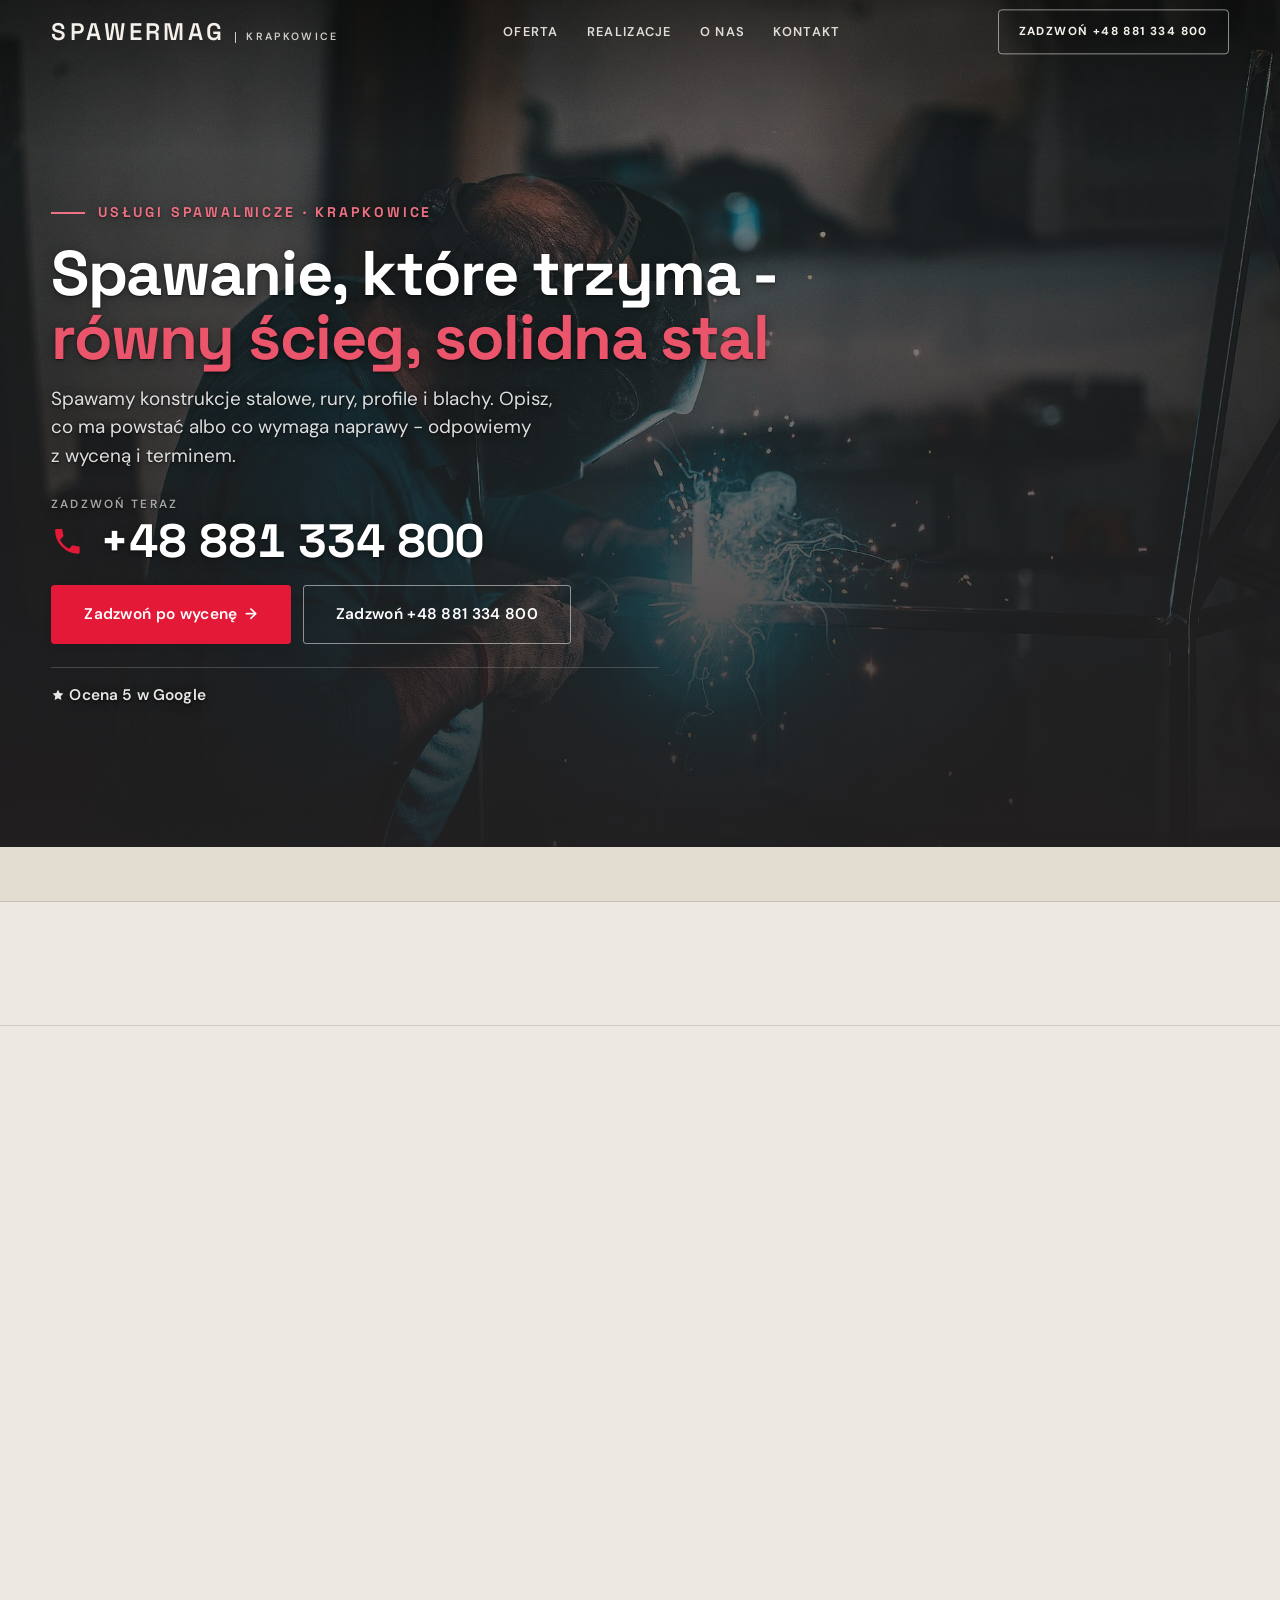
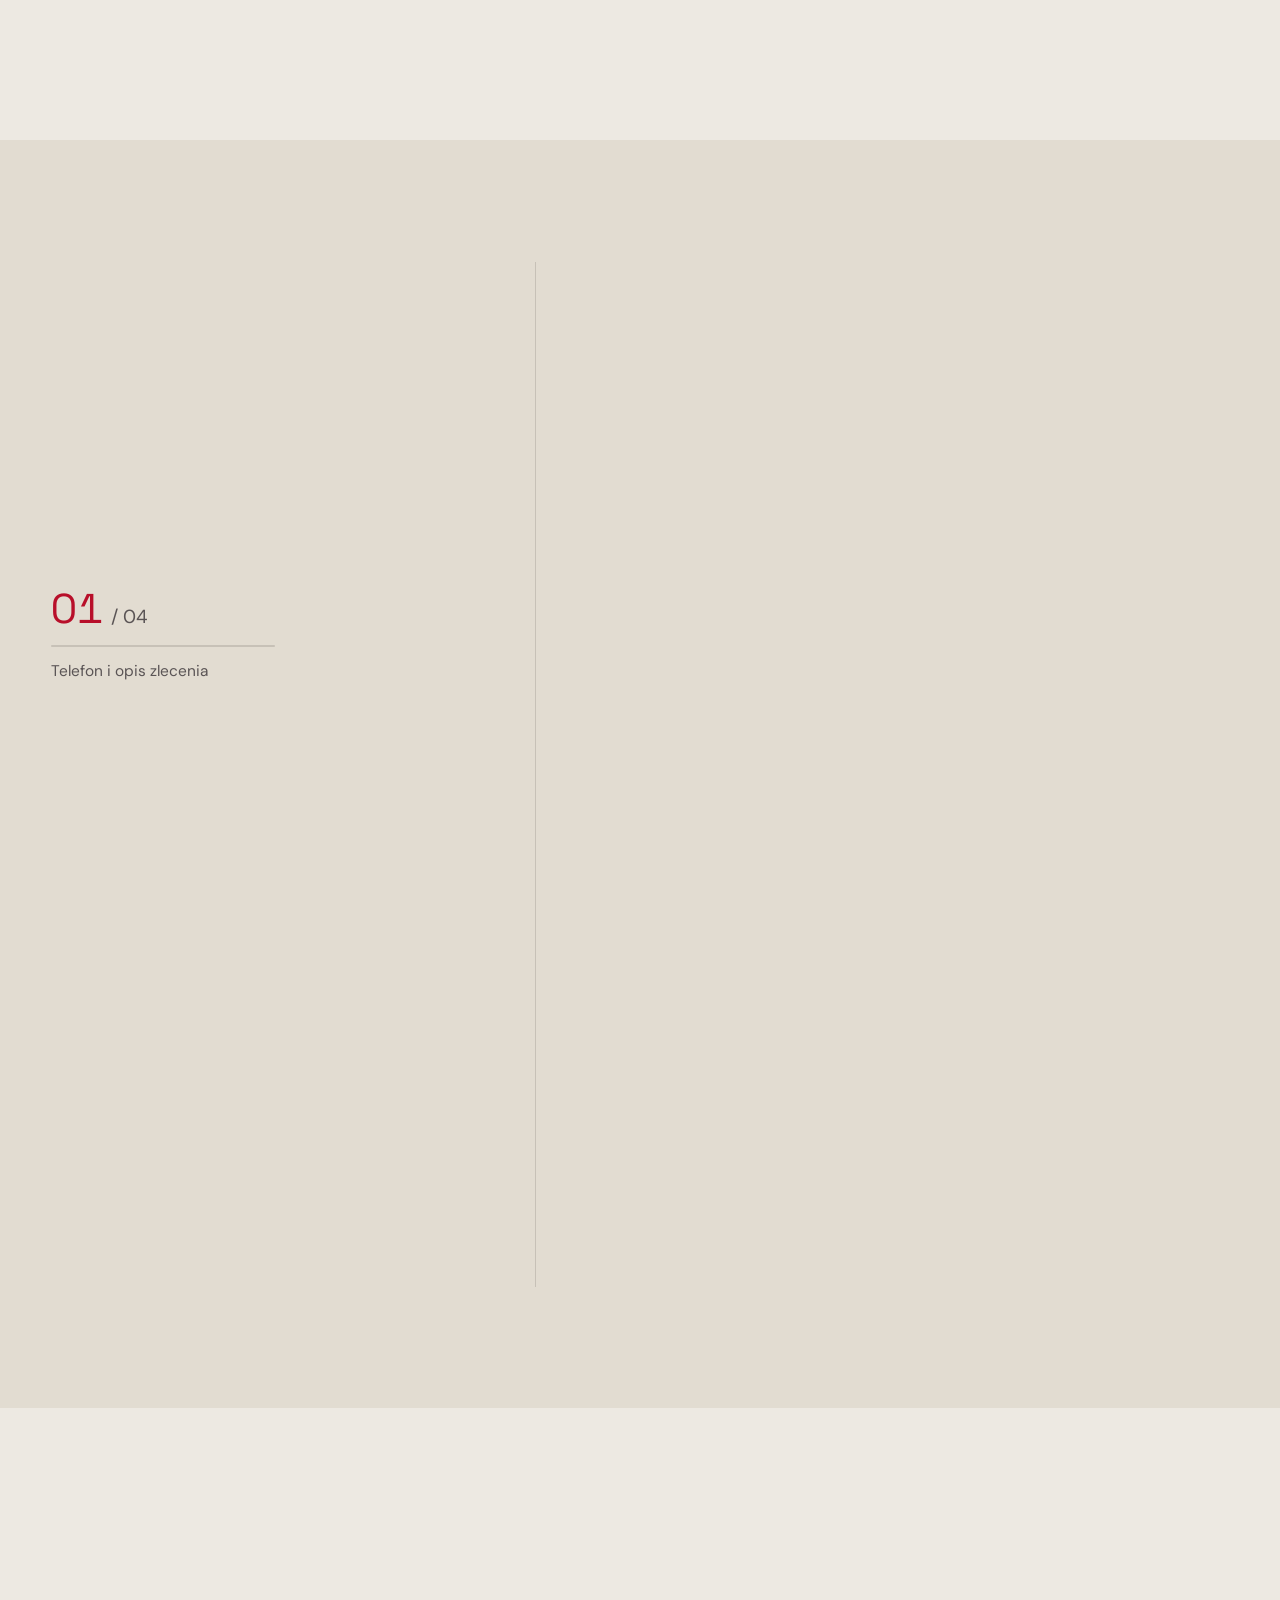
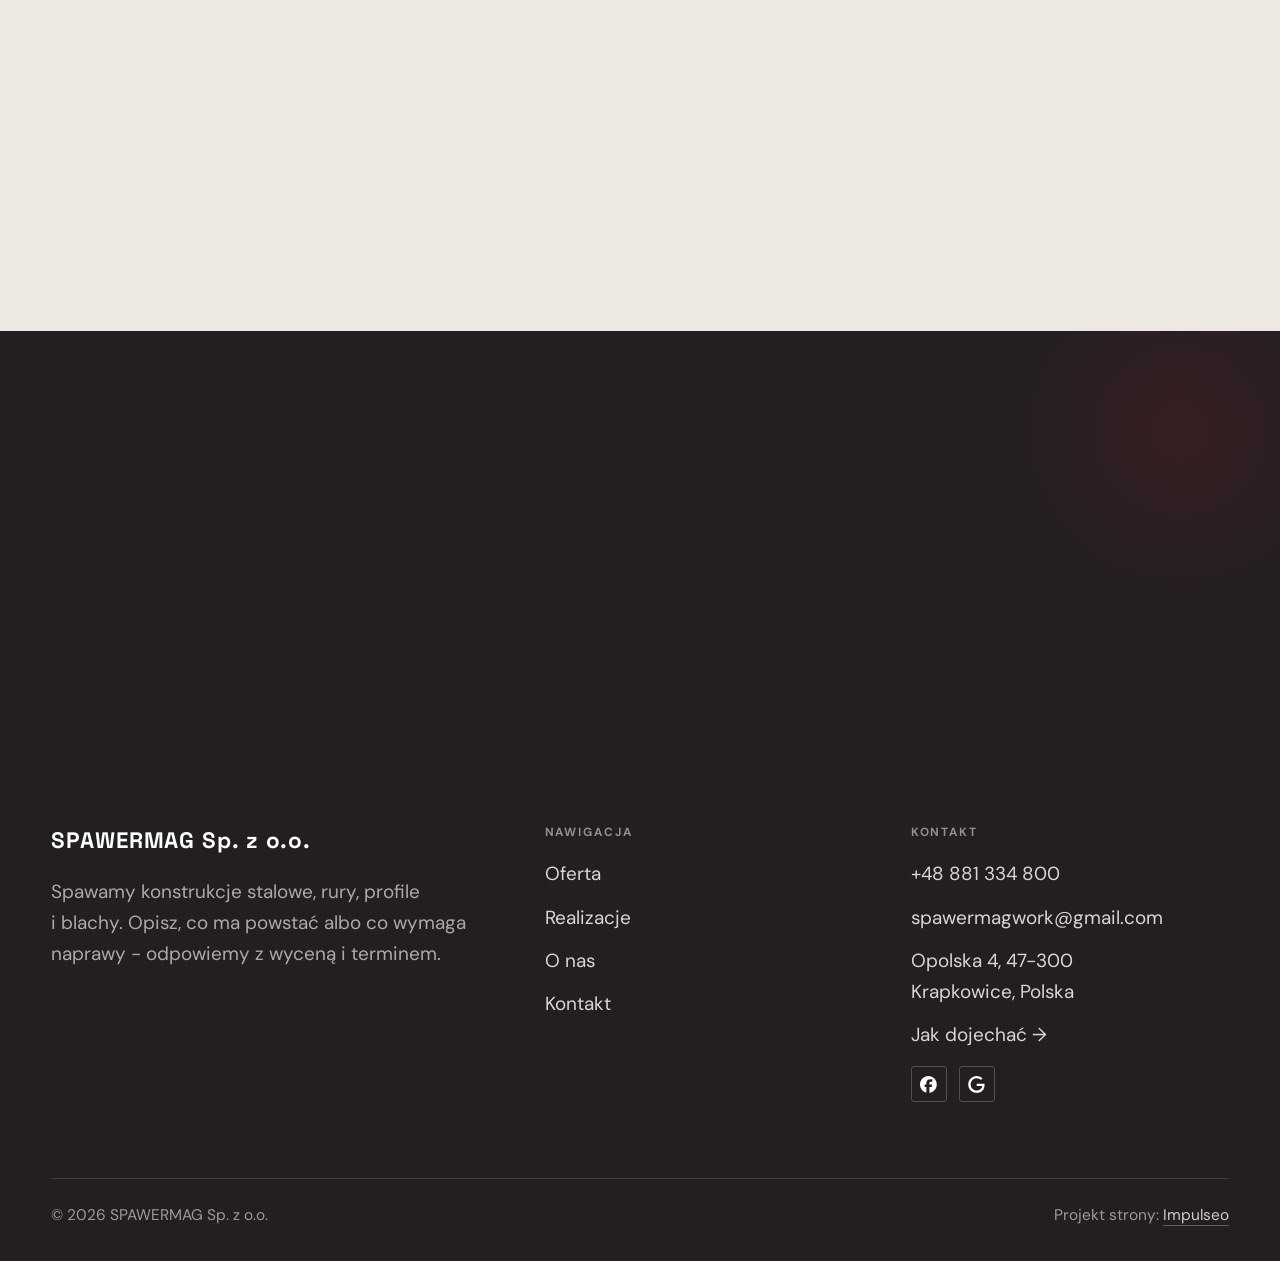
==== commit 4900f375: "[claude-edit][cmt:0d16eefe-d149-48d6-9fe4-48077da83e6d] motyw jak wzór: grafit, czerwień, krem" ====
--- a/index.html
+++ b/index.html
@@ -21,7 +21,7 @@
 <link rel="preconnect" href="https://fonts.googleapis.com">
 <link rel="preconnect" href="https://fonts.gstatic.com" crossorigin>
 <link href="https://fonts.googleapis.com/css2?family=Space+Grotesk:wght@500;600;700&family=DM+Sans:opsz,wght@9..40,400;9..40,500;9..40,600&display=swap" rel="stylesheet">
-<link rel="stylesheet" href="assets/styles.css?v=aef503f2">
+<link rel="stylesheet" href="assets/styles.css?v=20261110">
 </head>
 <body>
 
--- a/assets/styles.css
+++ b/assets/styles.css
@@ -13,8 +13,8 @@
   --ink-soft:#243443;       /* nagłówki drugorzędne */
   --muted:#6B7785;          /* tekst poboczny */
   --line:rgba(21,33,46,.12);/* hairline */
-  --accent:#E8A317;         /* stonowany petrol-slate — jedyny akcent */
-  --accent-d:#C9870C;
+  --accent:#E31937;         /* stonowany petrol-slate — jedyny akcent */
+  --accent-d:#B80F2A;
   --accent-soft:rgba(232,163,23,.10);
   --dark:#15212E;           /* sekcje ciemne (stopka/CTA) */
 
@@ -1847,3 +1847,21 @@
 .btn-accent{color:#14171c}
 .nav .nav-links a.btn-accent{color:#14171c}
 .btn-accent[data-accent-d],.cta-d .btn-accent{color:#14171c}
+
+
+/* === MOTYW wg wzoru (dach/rzemiosło): grafit + czerwień + kremowy papier + piaskowy dodatek === */
+:root{
+  --paper:#EDE9E2; --paper-2:#E2DCD1; --paper-3:#E2DCD1;
+  --ink:#231F20; --ink-soft:#322D2E; --muted:#5A5455;
+  --line:rgba(35,31,32,.14);
+  --accent:#E31937; --accent-d:#B80F2A; --accent-soft:rgba(227,25,55,.10);
+  --accent-text:#B80F2A;
+  --dark:#231F20;
+}
+.btn-accent,.nav-links a.btn-accent,.nav .nav-links a.btn-accent,.btn-accent[data-accent-d],.cta-d .btn-accent{color:#fff}
+.nav .nav-links a.btn-accent:hover{color:#fff}
+.btn-accent{background:var(--accent);border-color:var(--accent)}
+.hero-fach::after{background:linear-gradient(178deg,rgba(35,31,32,.38) 0%,rgba(35,31,32,.68) 55%,rgba(35,31,32,.92) 100%)}
+h1,h2,h3{text-transform:none}
+.eyebrow{color:#AC9376}
+.cta{background:#231F20}
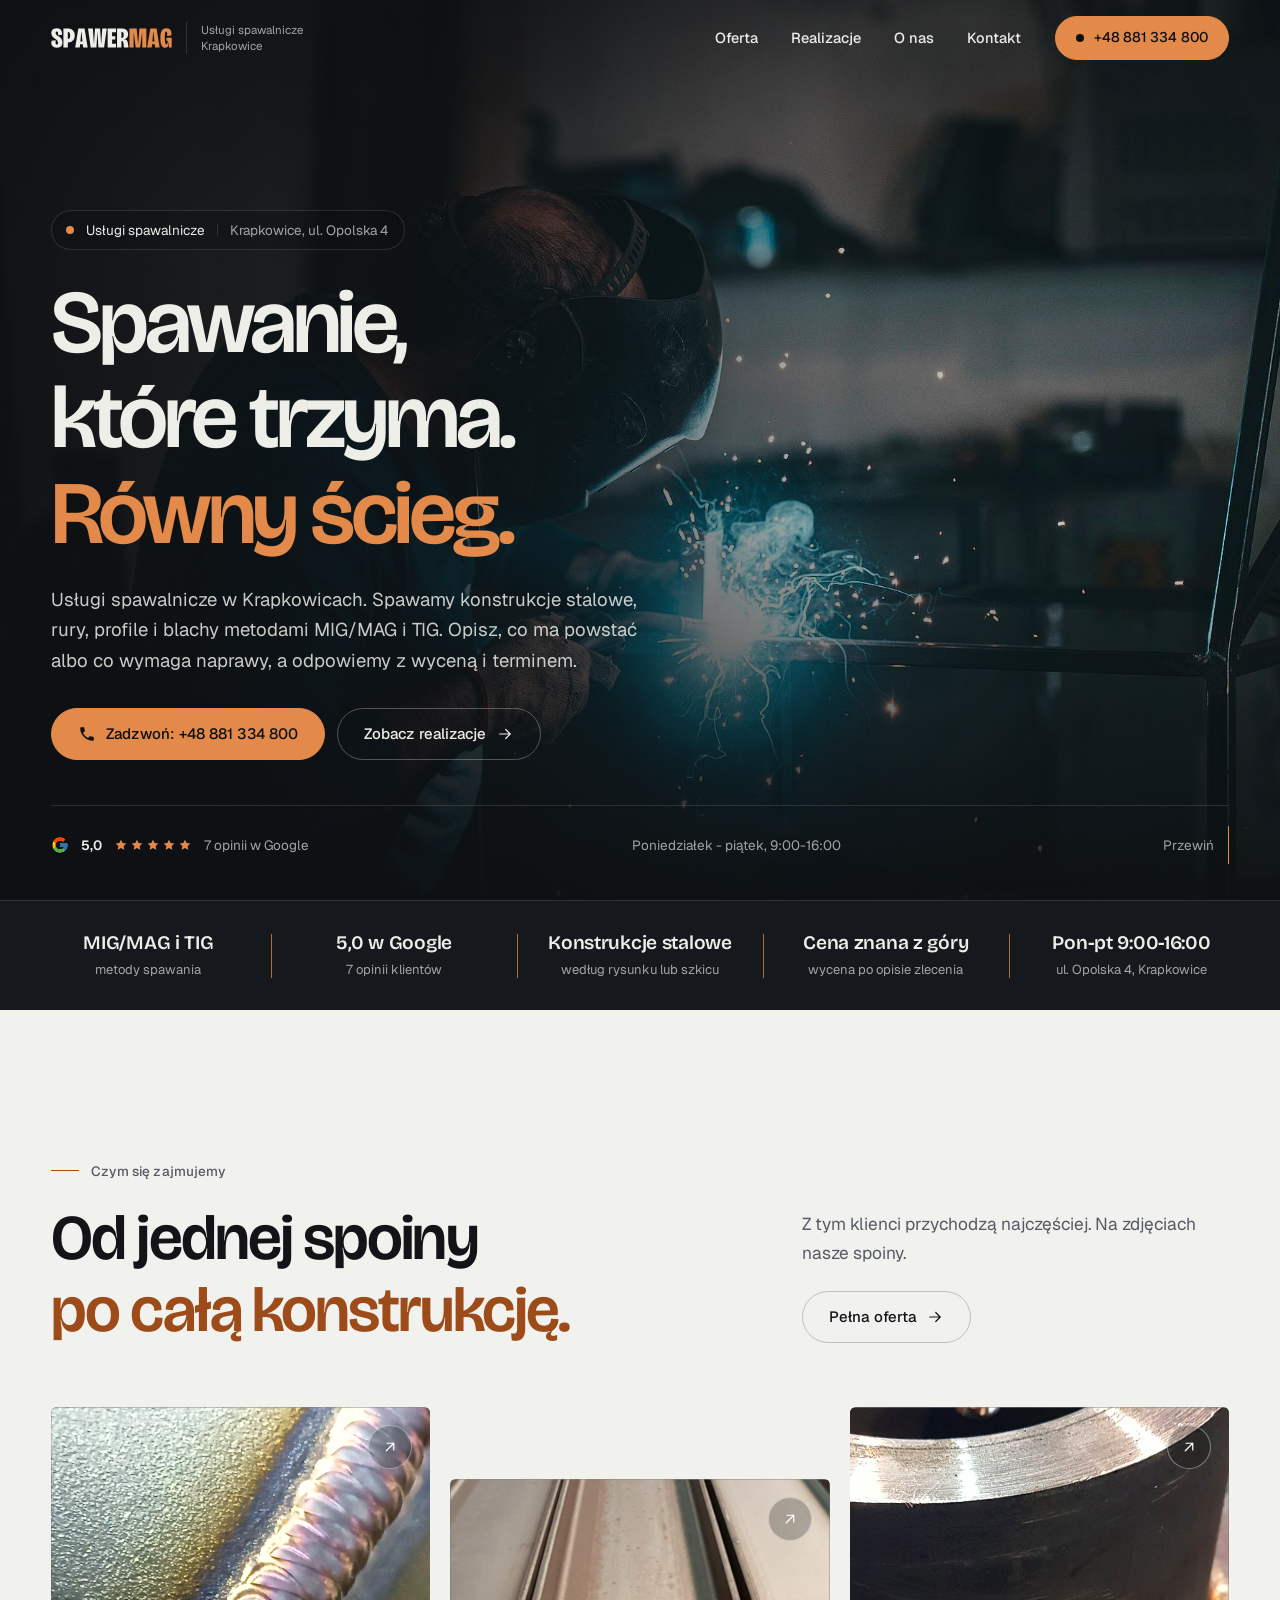
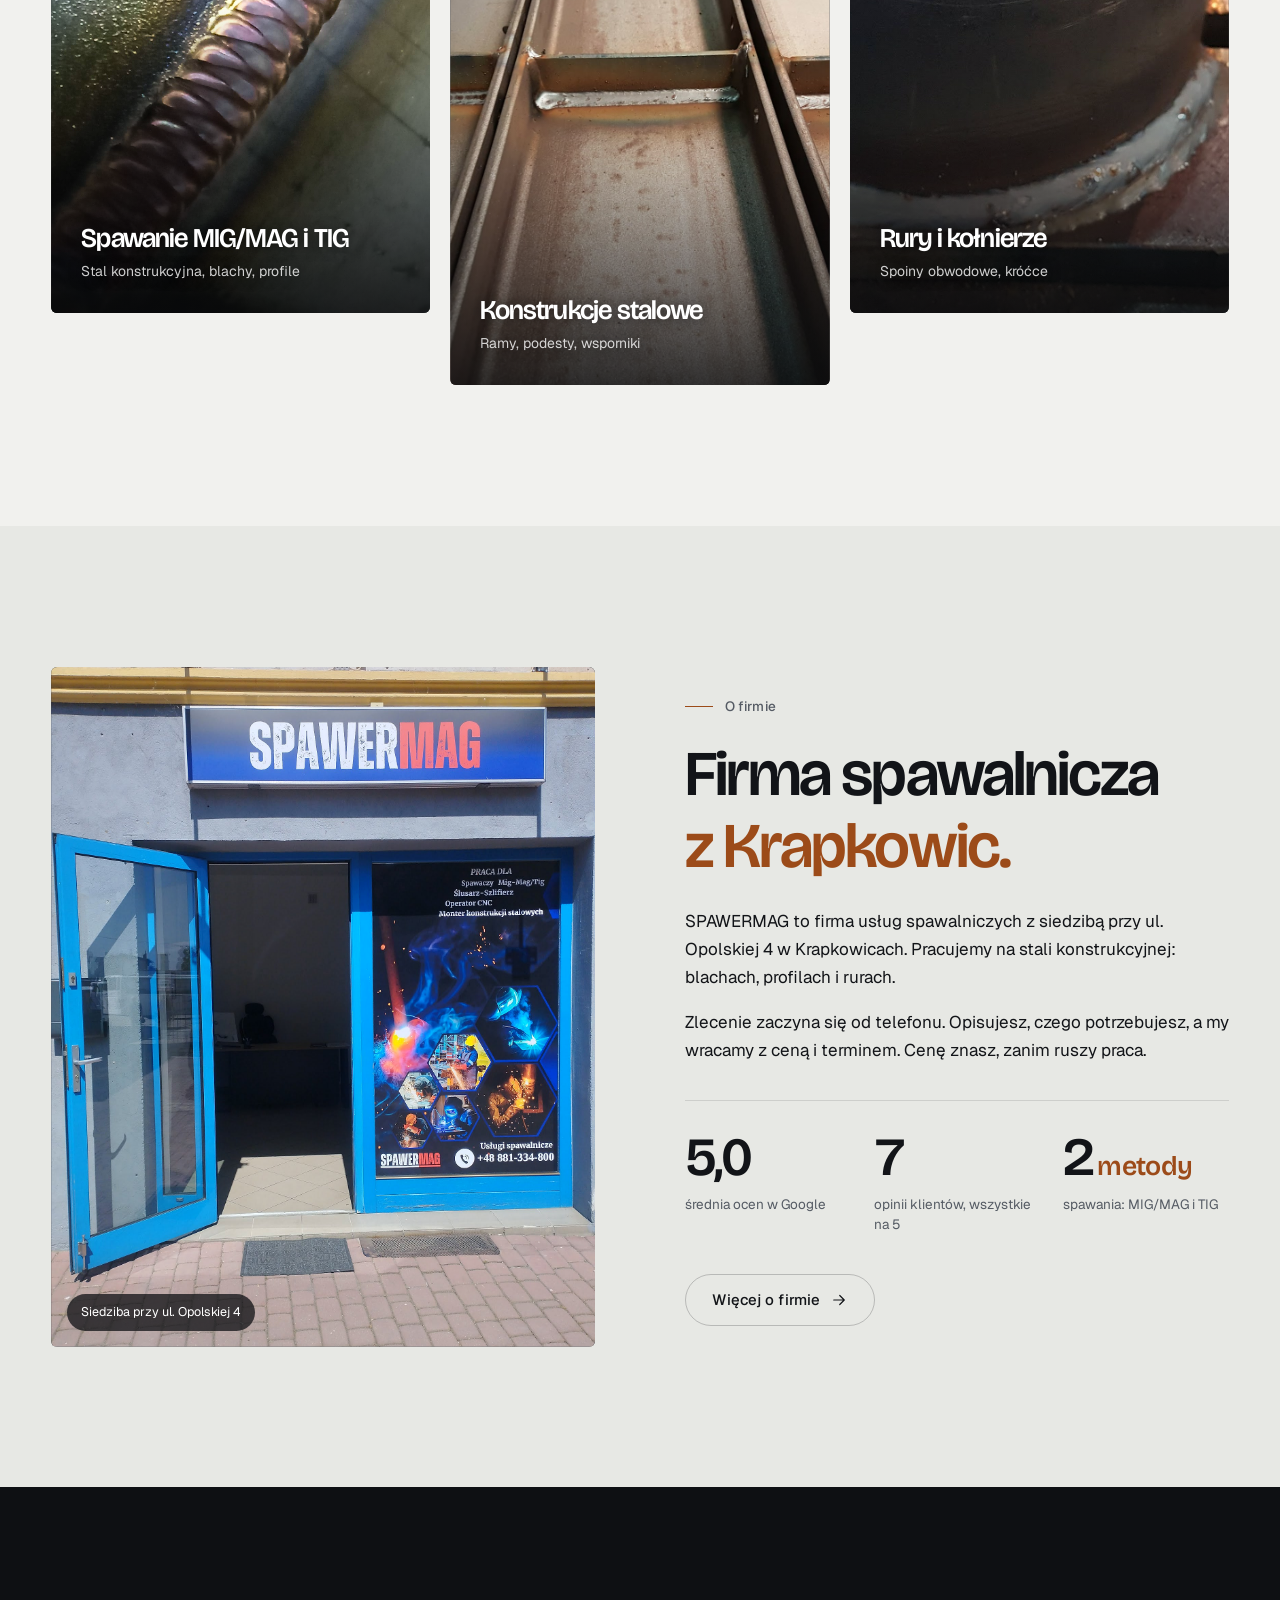
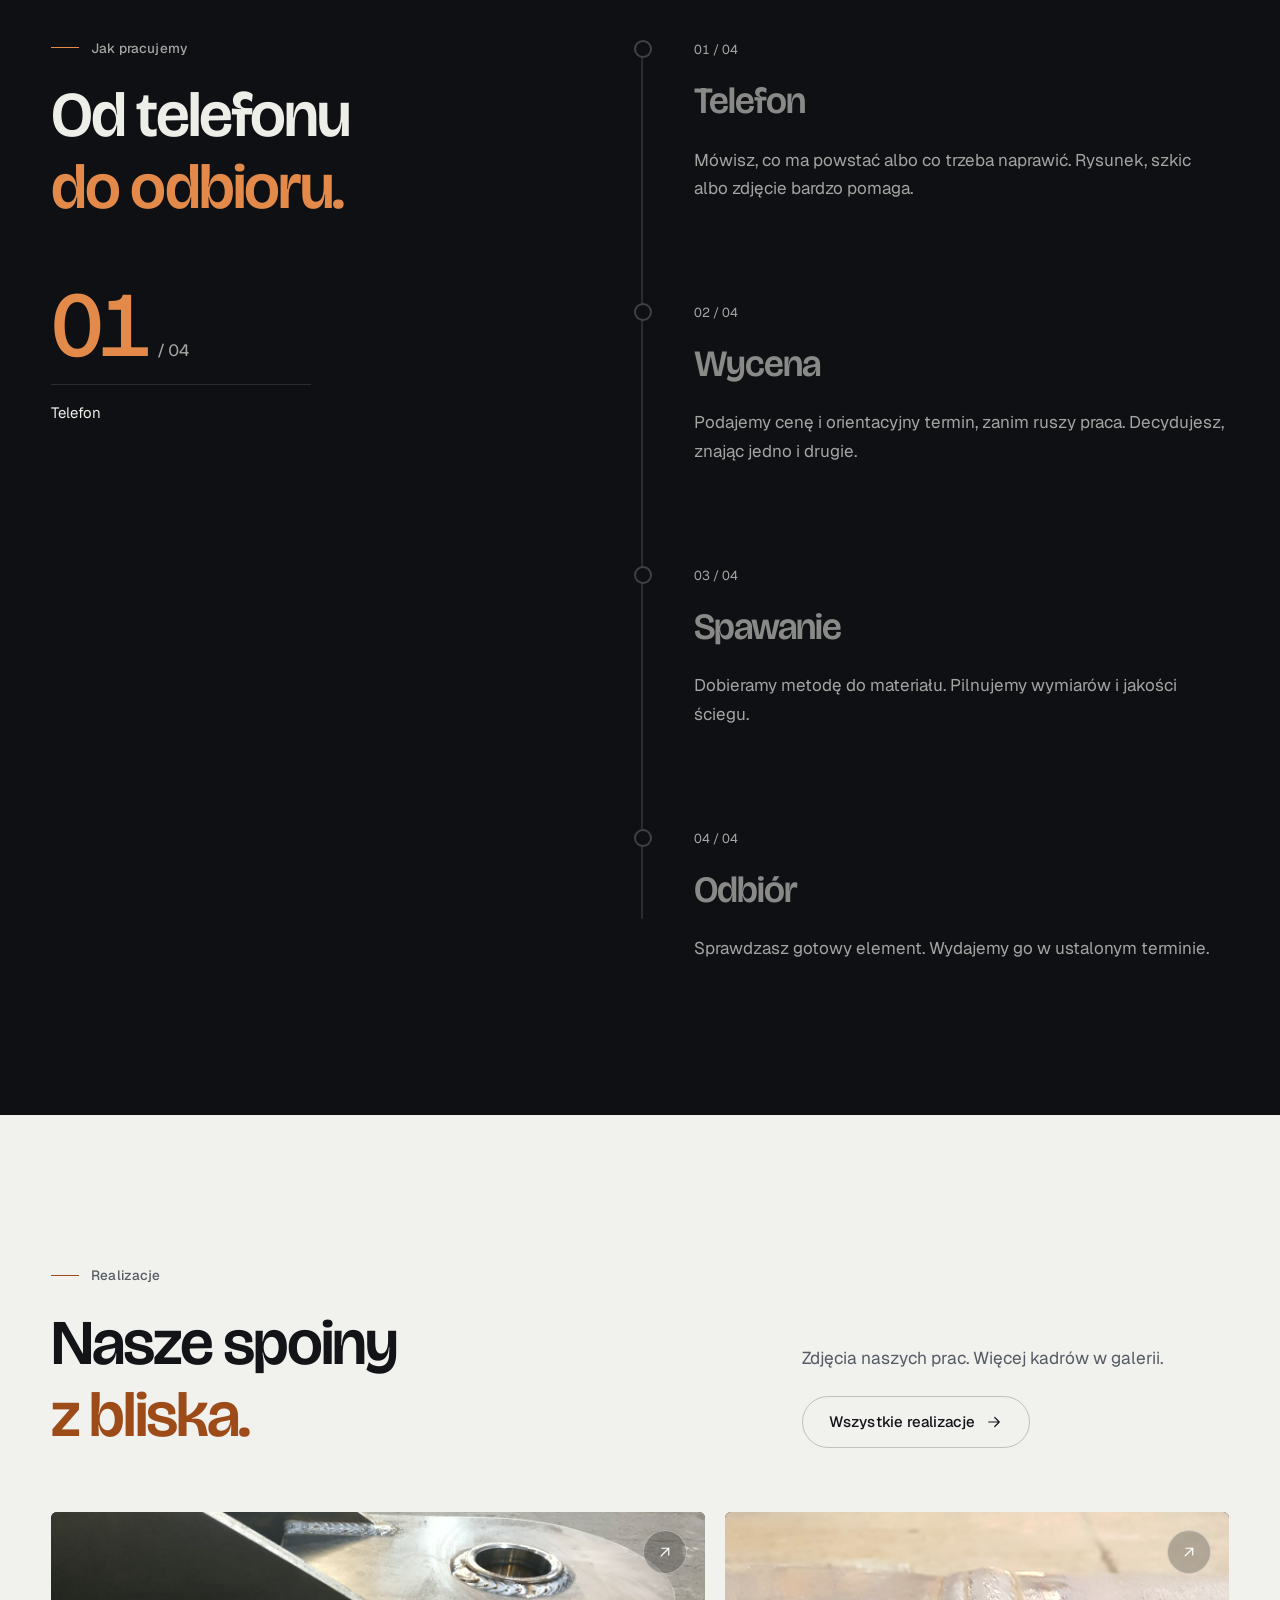
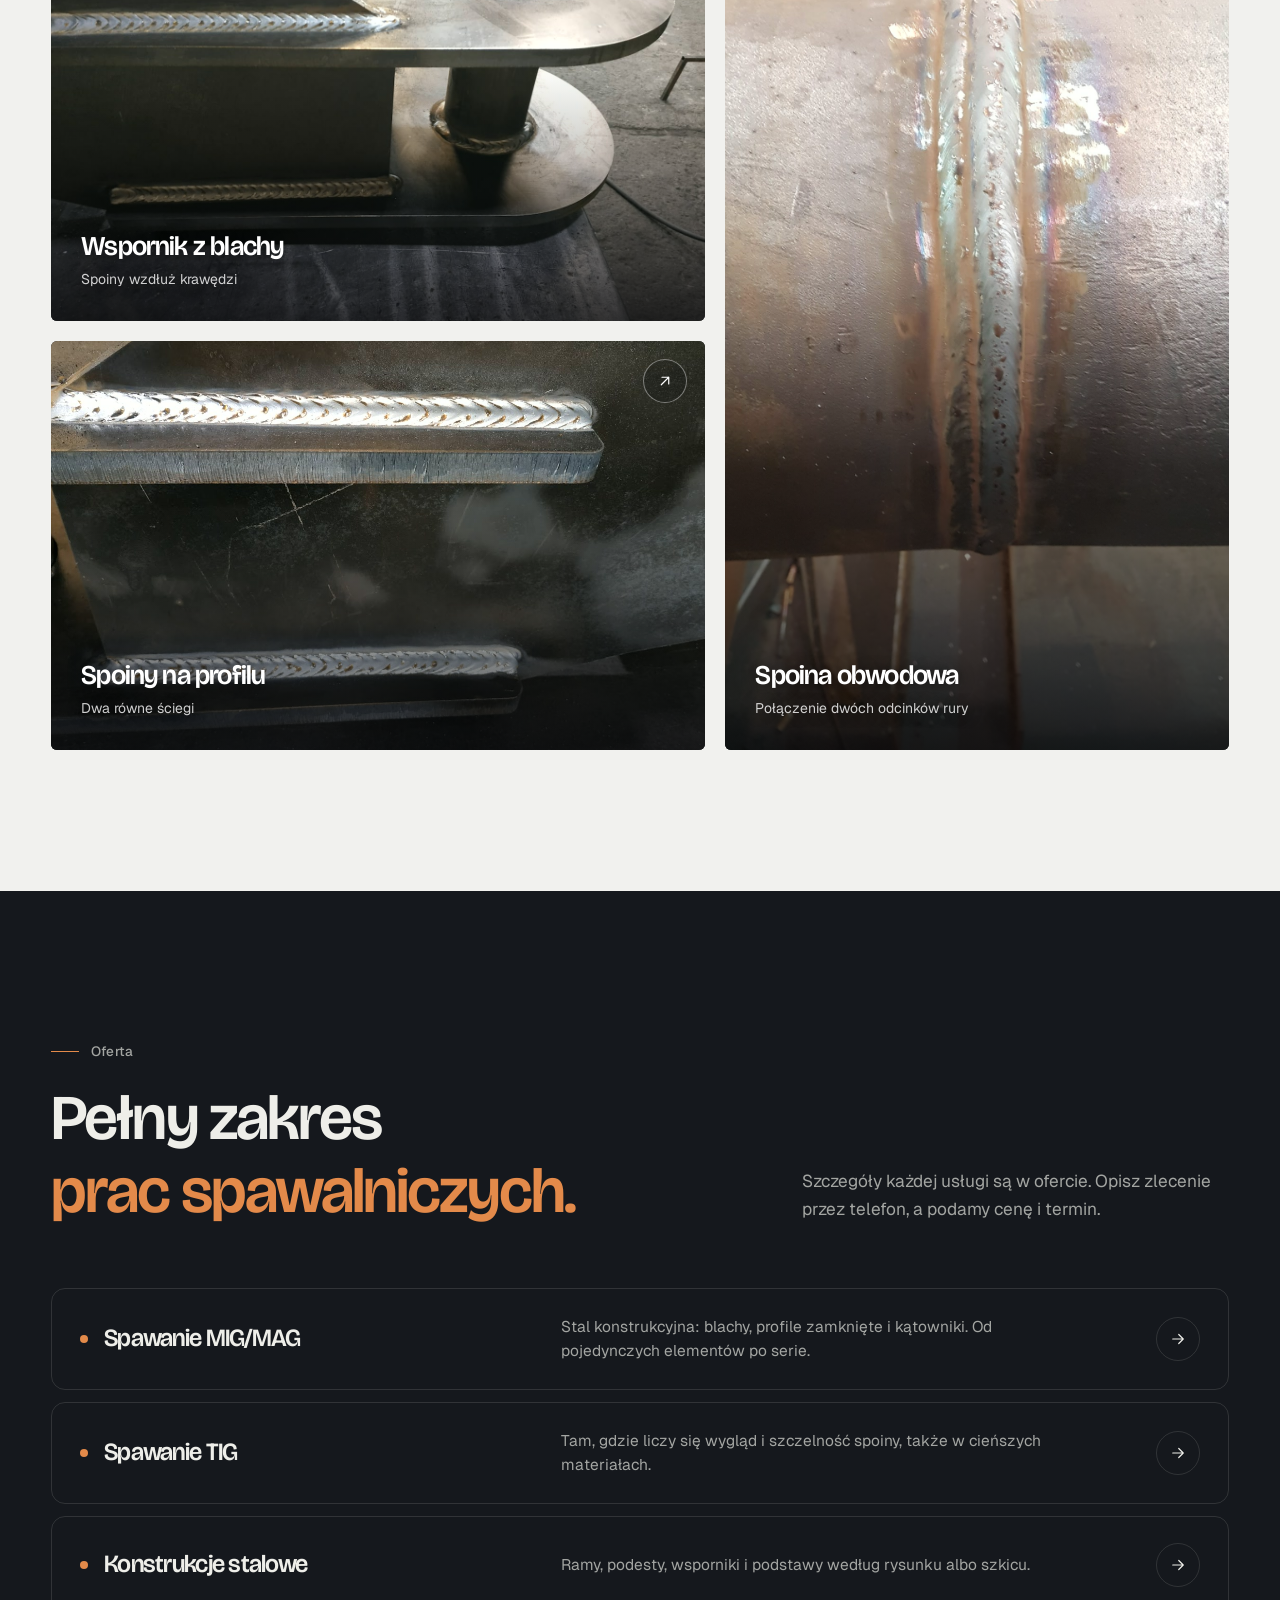
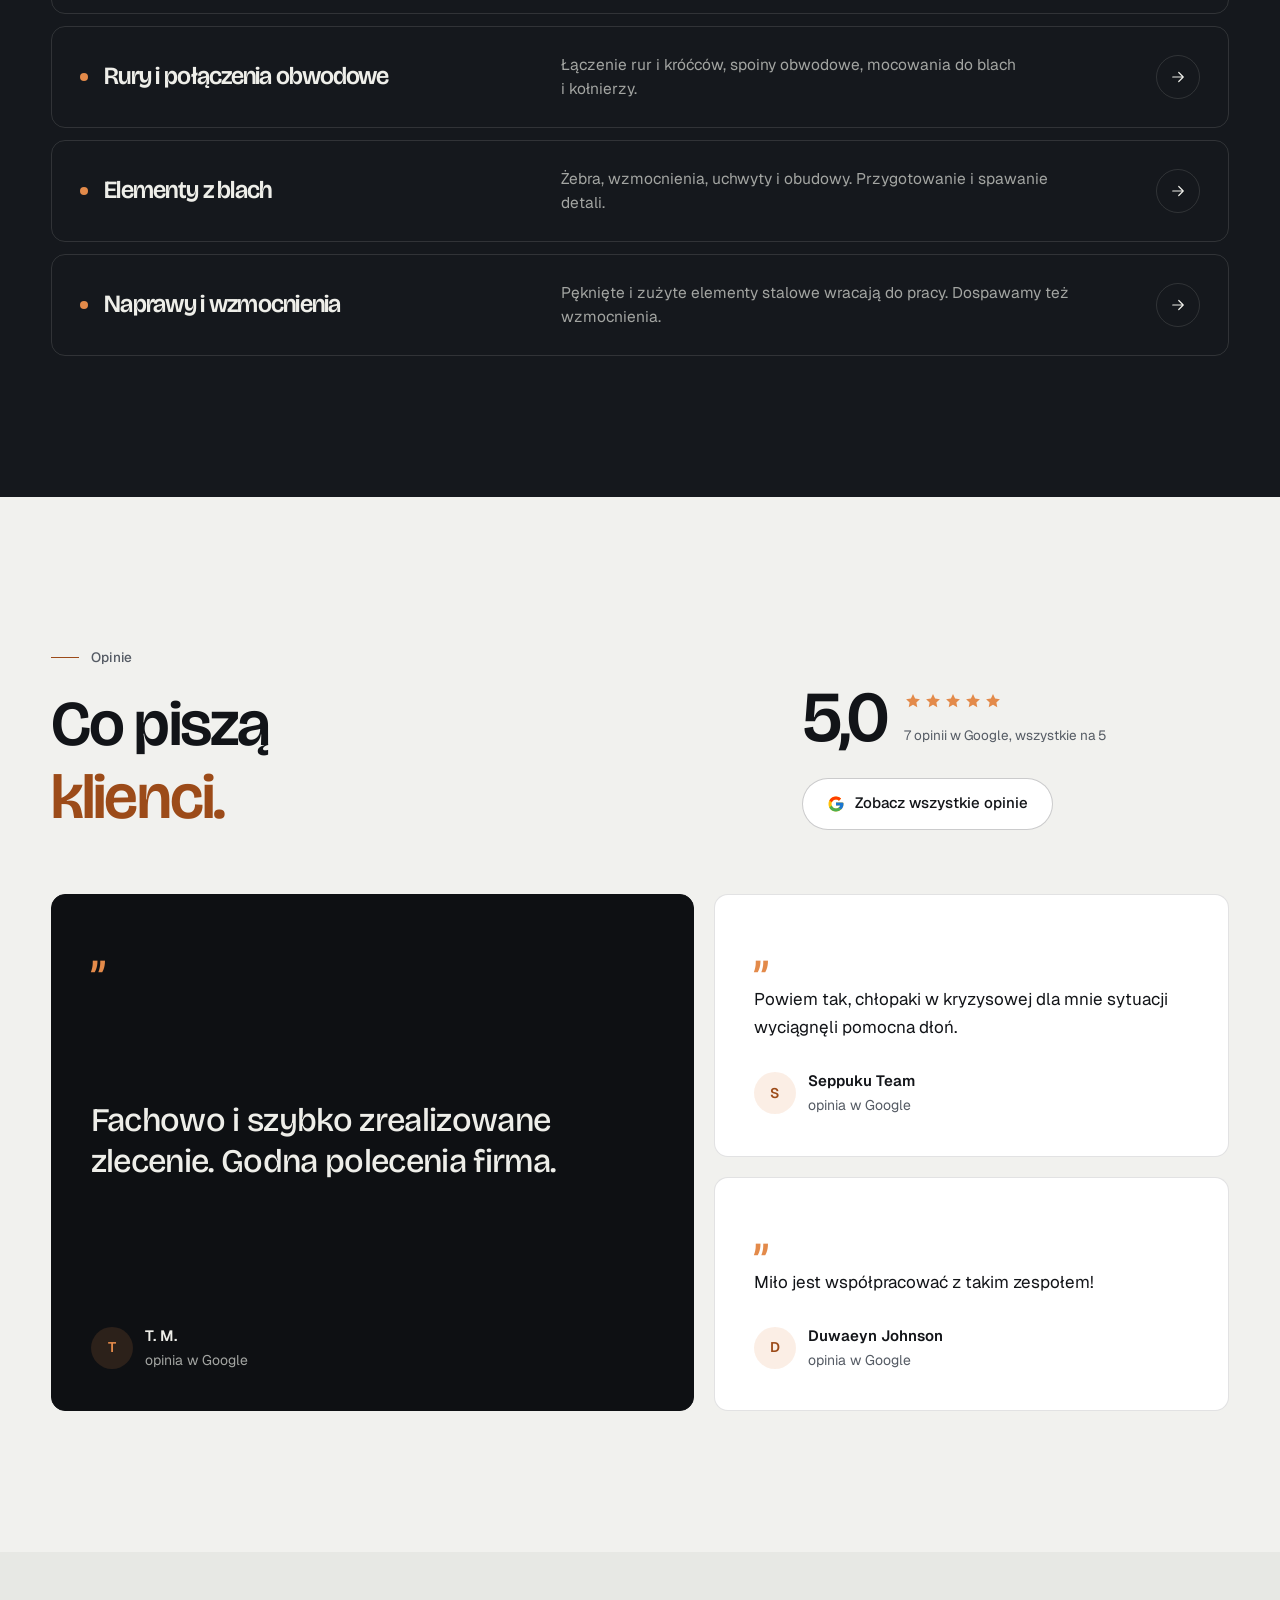
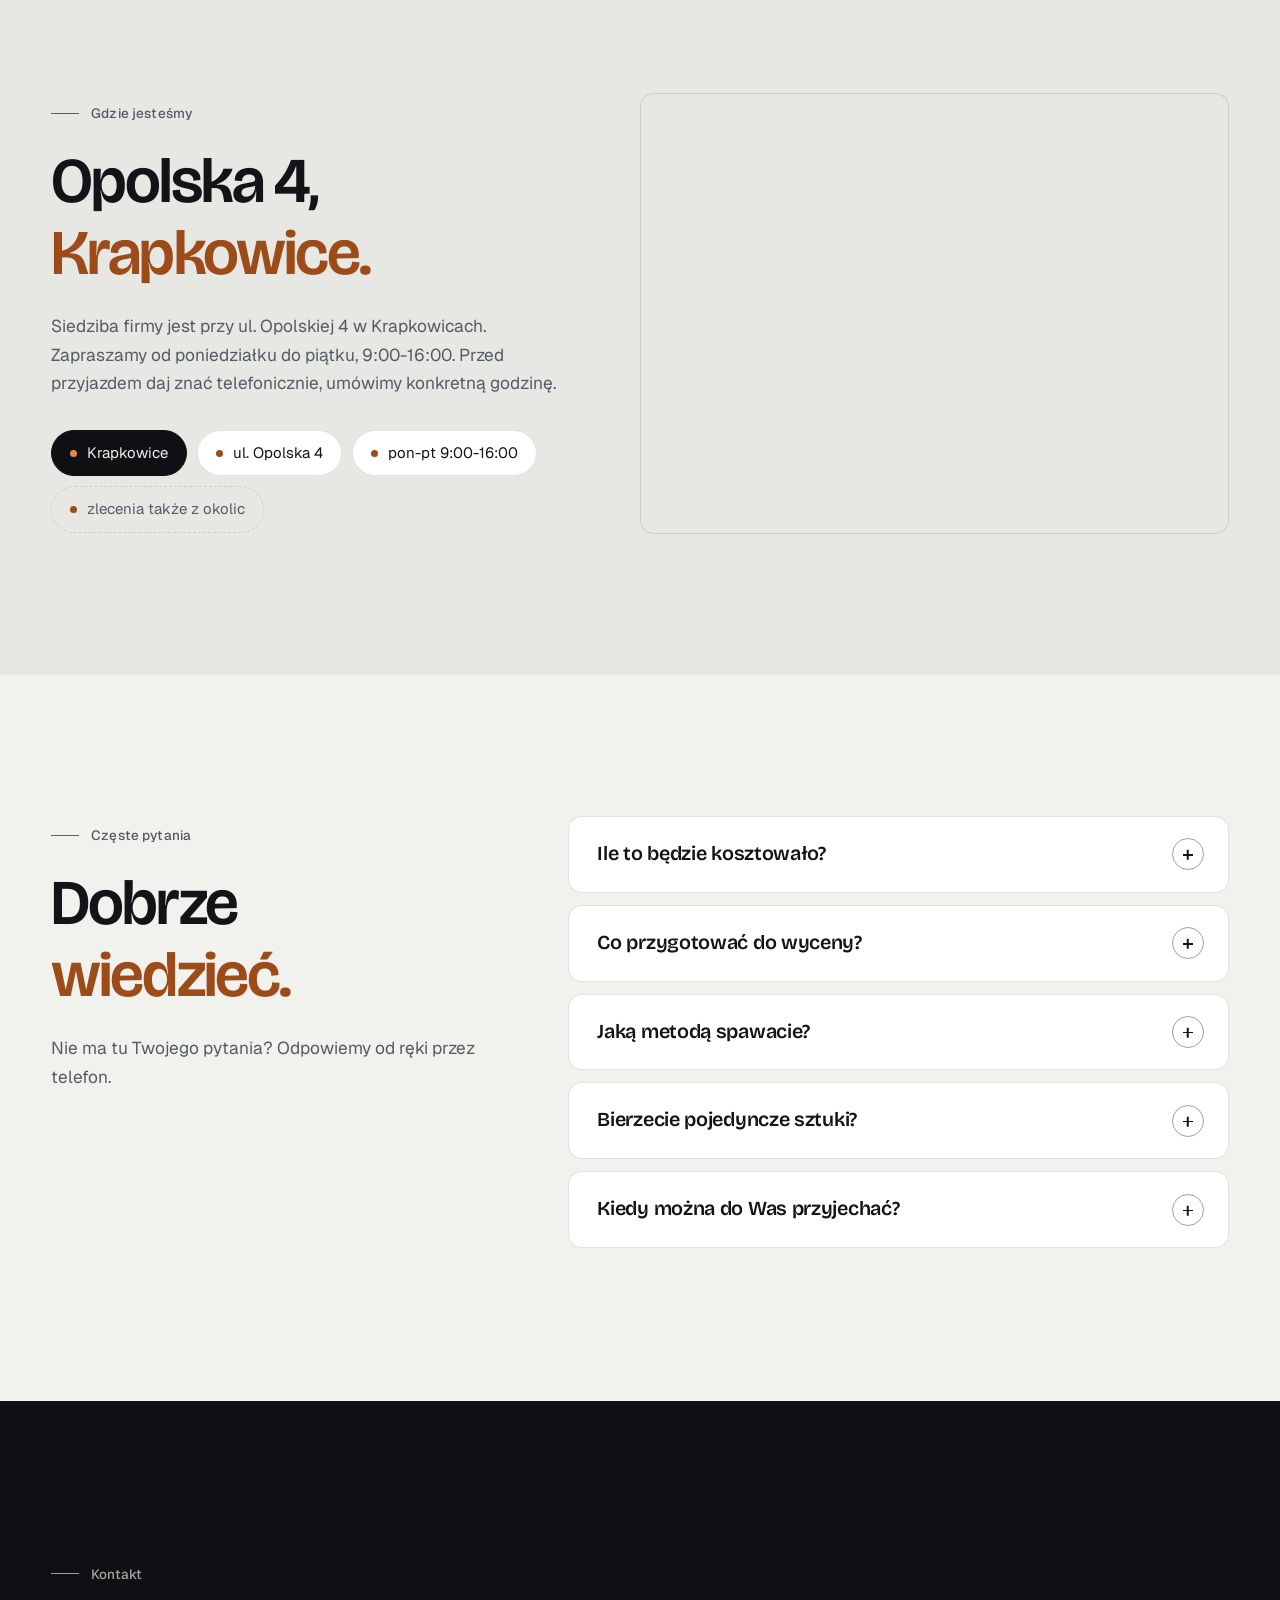
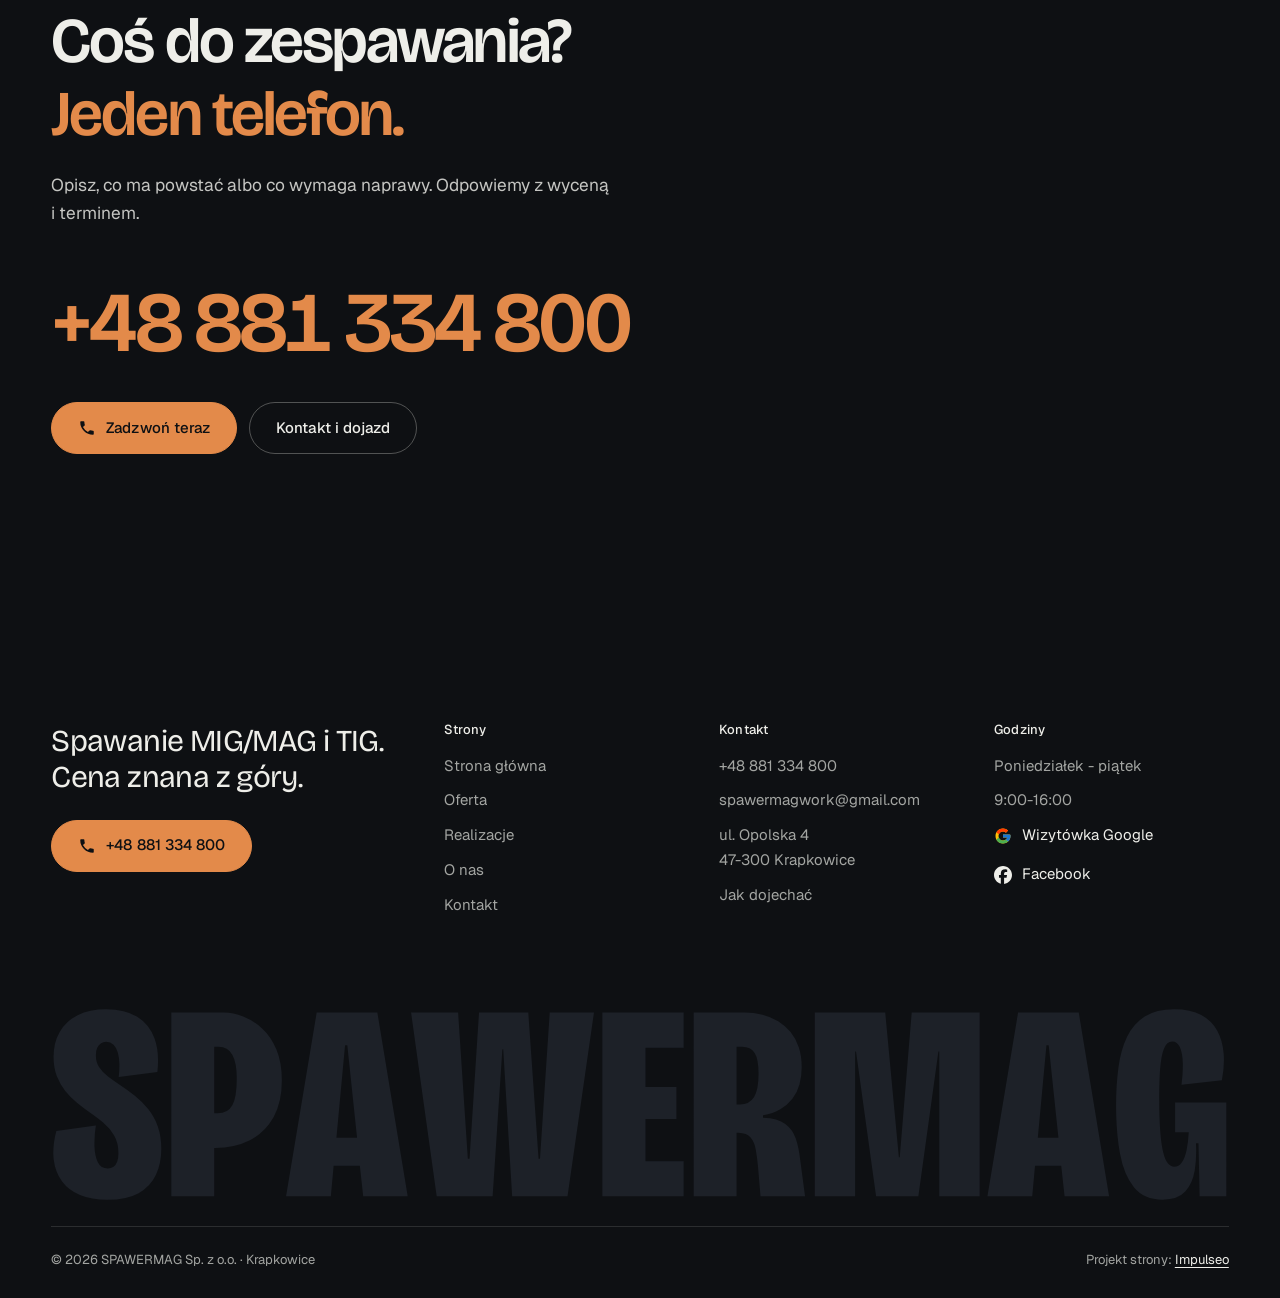
==== commit 4decf98d: "[claude-edit][cmt:bb9f6322-cda8-4cbd-b3ec-1c3b43e33e24] demo przebudowane w układzie dema ElMac Ukła" ====
--- a/index.html
+++ b/index.html
@@ -3,205 +3,388 @@
 <head>
 <meta charset="UTF-8">
 <meta name="viewport" content="width=device-width, initial-scale=1.0">
-<title>SPAWERMAG - Usługi spawalnicze · Krapkowice</title>
-<meta name="description" content="SPAWERMAG - usługi spawalnicze w Krapkowicach: spawanie MIG/MAG i TIG, konstrukcje stalowe, elementy z blach i rur. Zadzwoń, opisz zlecenie, podamy wycenę.">
-<link rel="canonical" href="https://kris20032.github.io/spawermag-sp-z-o-o/">
+<title>SPAWERMAG - usługi spawalnicze Krapkowice | MIG/MAG, TIG, konstrukcje stalowe</title>
+<meta name="description" content="Usługi spawalnicze w Krapkowicach: spawanie MIG/MAG i TIG, konstrukcje stalowe, rury, elementy z blach i naprawy. Cenę podajemy przed rozpoczęciem pracy. Telefon: +48 881 334 800.">
+<link rel="canonical" href="https://impulseo-pl.github.io/spawermag-sp-z-o-o/">
 <meta name="robots" content="noindex, nofollow">
+<meta name="theme-color" content="#0E1013">
 <meta property="og:type" content="website">
 <meta property="og:locale" content="pl_PL">
 <meta property="og:site_name" content="SPAWERMAG">
-<meta property="og:title" content="SPAWERMAG - Usługi spawalnicze · Krapkowice">
-<meta property="og:description" content="SPAWERMAG - usługi spawalnicze w Krapkowicach: spawanie MIG/MAG i TIG, konstrukcje stalowe, elementy z blach i rur. Zadzwoń, opisz zlecenie, podamy wycenę.">
-<meta property="og:url" content="https://kris20032.github.io/spawermag-sp-z-o-o/">
-<meta property="og:image" content="https://kris20032.github.io/spawermag-sp-z-o-o/img/og.jpg">
+<meta property="og:title" content="SPAWERMAG - usługi spawalnicze Krapkowice | MIG/MAG, TIG, konstrukcje stalowe">
+<meta property="og:description" content="Usługi spawalnicze w Krapkowicach: spawanie MIG/MAG i TIG, konstrukcje stalowe, rury, elementy z blach i naprawy. Cenę podajemy przed rozpoczęciem pracy. Telefon: +48 881 334 800.">
+<meta property="og:url" content="https://impulseo-pl.github.io/spawermag-sp-z-o-o/">
+<meta property="og:image" content="https://impulseo-pl.github.io/spawermag-sp-z-o-o/img/og.jpg">
 <meta property="og:image:width" content="1200">
 <meta property="og:image:height" content="630">
 <meta name="twitter:card" content="summary_large_image">
-<script type="application/ld+json">{"@context": "https://schema.org", "@type": "LocalBusiness", "name": "SPAWERMAG", "url": "https://kris20032.github.io/spawermag-sp-z-o-o/", "telephone": "+48881334800", "image": "https://kris20032.github.io/spawermag-sp-z-o-o/img/og.jpg", "areaServed": "Krapkowice", "sameAs": ["https://maps.google.com/?cid=3430308101641627488&g_mp=Cidnb29nbGUubWFwcy5wbGFjZXMudjEuUGxhY2VzLlNlYXJjaFRleHQQAhgEIAA", "https://www.facebook.com/p/Spawermag-Work-61552654313783/"]}</script>
+<script type="application/ld+json">{"@context": "https://schema.org", "@type": "LocalBusiness", "name": "SPAWERMAG Sp. z o.o.", "url": "https://impulseo-pl.github.io/spawermag-sp-z-o-o/", "telephone": "+48881334800", "email": "spawermagwork@gmail.com", "image": "https://impulseo-pl.github.io/spawermag-sp-z-o-o/img/og.jpg", "address": {"@type": "PostalAddress", "streetAddress": "Opolska 4", "postalCode": "47-300", "addressLocality": "Krapkowice", "addressCountry": "PL"}, "geo": {"@type": "GeoCoordinates", "latitude": 50.4755831, "longitude": 17.9663439}, "openingHours": "Mo-Fr 09:00-16:00", "areaServed": "Krapkowice", "aggregateRating": {"@type": "AggregateRating", "ratingValue": "5.0", "reviewCount": "7"}, "sameAs": ["https://maps.google.com/?cid=3430308101641627488", "https://www.facebook.com/p/Spawermag-Work-61552654313783/"]}</script>
+<script>(function(){var d=document.documentElement;d.classList.add('js');try{if(!window.matchMedia('(prefers-reduced-motion: reduce)').matches)d.classList.add('anim');}catch(e){}setTimeout(function(){if(!d.classList.contains('anim-ok'))d.classList.remove('anim');},3500);})();</script>
+<script>(function(){try{var d=document.documentElement,q=/[?&]intro/.test(location.search);if(!q&&window.matchMedia&&matchMedia('(prefers-reduced-motion: reduce)').matches)return;if(!q&&sessionStorage.getItem('spawermag_intro'))return;sessionStorage.setItem('spawermag_intro','1');d.classList.add('intro-on');setTimeout(function(){d.classList.remove('intro-on','intro-gra','intro-out');d.classList.add('hero-go')},4600);}catch(e){}})();</script>
+<link rel="preload" as="image" href="img/hero.jpg" fetchpriority="high">
 <link rel="preconnect" href="https://fonts.googleapis.com">
 <link rel="preconnect" href="https://fonts.gstatic.com" crossorigin>
-<link href="https://fonts.googleapis.com/css2?family=Space+Grotesk:wght@500;600;700&family=DM+Sans:opsz,wght@9..40,400;9..40,500;9..40,600&display=swap" rel="stylesheet">
-<link rel="stylesheet" href="assets/styles.css?v=20261110">
+<link href="https://fonts.googleapis.com/css2?family=Bricolage+Grotesque:opsz,wght@12..96,400..700&family=Geist:wght@400..600&display=swap" rel="stylesheet">
+<link rel="stylesheet" href="assets/styles.css?v=20261112">
+<script src="assets/lenis.min.js?v=1.1.20" defer></script>
+<script src="assets/main.js?v=20261112" defer></script>
 </head>
 <body>
-
-<header class="nav">
-  <div class="wrap nav-inner">
-    <a class="brand" href="index.html"><span class="name">SPAWERMAG</span><span class="sub">Krapkowice</span></a>
-    <nav class="nav-links">
-      <a href="oferta.html">Oferta</a>
-      <a href="realizacje.html">Realizacje</a>
-      <a href="o-nas.html">O nas</a>
-      <a href="kontakt.html">Kontakt</a>
-      <a href="tel:+48881334800" class="btn btn-accent">Zadzwoń +48 881 334 800</a>
-    </nav>
-    <button class="nav-toggle" aria-label="Menu"><span></span><span></span><span></span></button>
-  </div>
+<a class="skip" href="#tresc">Przejdź do treści</a>
+<header class="site-head">
+<div class="intro" aria-hidden="true"><span class="intro-line"><i></i></span><span class="intro-meta">usługi spawalnicze · Krapkowice</span></div><div class="head-in">
+  <a class="brand" href="index.html" aria-label="SPAWERMAG - strona główna">
+    <span class="znak"><svg class="wm" viewBox="6 -680 4229 700" role="img" aria-label="SPAWERMAG"><path pathLength="1" style="--i:0" d="M208 12Q151 12 110 -5Q69 -22 45 -54.5Q21 -87 15.5 -132.5Q10 -178 25 -235L167 -254Q161 -216 162 -180.5Q163 -145 174 -122.5Q185 -100 210 -100Q222 -100 230.5 -106Q239 -112 243.5 -124Q248 -136 248 -155Q248 -192 232.5 -218.5Q217 -245 193 -265Q169 -285 144 -302Q122 -318 99 -336.5Q76 -355 57 -378.5Q38 -402 26.5 -432Q15 -462 15 -501Q15 -552 37 -590.5Q59 -629 101.5 -650.5Q144 -672 204 -672Q272 -672 315.5 -645Q359 -618 377.5 -567.5Q396 -517 388 -447L249 -429Q252 -453 251.5 -475.5Q251 -498 246 -516Q241 -534 230.5 -544.5Q220 -555 204 -555Q193 -555 184.5 -549Q176 -543 171.5 -532.5Q167 -522 167 -507Q167 -482 179 -463.5Q191 -445 210.5 -430.5Q230 -416 251 -402Q280 -383 307 -361.5Q334 -340 355.5 -313Q377 -286 389.5 -251Q402 -216 402 -170Q402 -118 382.5 -76.5Q363 -35 320.5 -11.5Q278 12 208 12Z"/><path pathLength="1" style="--i:1" d="M438 0V-660H627Q660 -660 696 -646Q732 -632 764 -603Q796 -574 815.5 -527.5Q835 -481 835 -416Q835 -337 804.5 -283Q774 -229 720 -201.5Q666 -174 595 -174H592V0ZM592 -537V-298H605Q641 -298 657 -327Q673 -356 673 -423Q673 -480 657 -508.5Q641 -537 608 -537Z"/><path pathLength="1" style="--i:2" d="M850 0 960 -660H1178L1287 0H1127L1115 -110H1021L1011 0ZM1105 -210 1070 -543H1062L1031 -210Z"/><path pathLength="1" style="--i:3" d="M1391 0 1299 -660H1468L1503 -135H1509L1543 -660H1720L1757 -135H1762L1797 -660H1956L1861 0H1662L1630 -528H1627L1592 0Z"/><path pathLength="1" style="--i:4" d="M1986 0V-660H2278V-534H2141V-393H2252V-278H2141V-126H2278V0Z"/><path pathLength="1" style="--i:5" d="M2314 0V-660H2496Q2530 -660 2561 -652.5Q2592 -645 2617.5 -629Q2643 -613 2662 -590Q2681 -567 2691.5 -535.5Q2702 -504 2702 -464Q2702 -431 2694 -402Q2686 -373 2668.5 -350.5Q2651 -328 2625 -312.5Q2599 -297 2563 -291V-282Q2616 -280 2643 -260Q2670 -240 2681 -206.5Q2692 -173 2697 -129L2714 0H2554L2545 -106Q2542 -140 2537 -167.5Q2532 -195 2518.5 -211Q2505 -227 2475 -228H2468V0ZM2468 -330H2480Q2514 -330 2530.5 -356Q2547 -382 2547 -440Q2547 -493 2533 -515Q2519 -537 2488 -537H2468Z"/><path pathLength="1" class="mag" style="--i:6" d="M2749 0V-660H3002L3051 -140H3054L3097 -660H3341V0H3196V-520H3193L3121 0H2969L2897 -520H2894V0Z"/><path pathLength="1" class="mag" style="--i:7" d="M3369 0 3479 -660H3697L3806 0H3646L3634 -110H3540L3530 0ZM3624 -210 3589 -543H3581L3550 -210Z"/><path pathLength="1" class="mag" style="--i:8" d="M3998 12Q3931 12 3895 -32.5Q3859 -77 3845 -153.5Q3831 -230 3831 -326Q3831 -400 3839.5 -463Q3848 -526 3870.5 -573Q3893 -620 3934 -646Q3975 -672 4040 -672Q4099 -672 4137 -651.5Q4175 -631 4194.5 -595Q4214 -559 4217.5 -513Q4221 -467 4211 -417L4066 -401Q4072 -447 4070.5 -481.5Q4069 -516 4060 -536Q4051 -556 4033 -556Q4013 -556 4003 -530.5Q3993 -505 3989.5 -460.5Q3986 -416 3986 -357Q3986 -285 3989.5 -236.5Q3993 -188 4000 -159.5Q4007 -131 4017 -118.5Q4027 -106 4040 -106Q4056 -106 4067 -121.5Q4078 -137 4084 -165Q4090 -193 4092 -230H4043V-337H4227V0H4131L4127 -191H4118Q4121 -139 4113.5 -92.5Q4106 -46 4079.5 -17Q4053 12 3998 12Z"/></svg></span>
+    <span class="brand-sub">Usługi spawalnicze<br>Krapkowice</span>
+  </a>
+  <nav class="nav-links" aria-label="Menu główne">
+    <a class="nl" href="oferta.html">Oferta</a><a class="nl" href="realizacje.html">Realizacje</a><a class="nl" href="o-nas.html">O&nbsp;nas</a><a class="nl" href="kontakt.html">Kontakt</a>
+    <a class="btn btn-copper nav-cta" href="tel:+48881334800"><span class="live" aria-hidden="true"></span>+48 881 334 800</a>
+  </nav>
+  <button class="burger" type="button" aria-label="Otwórz menu" aria-expanded="false" aria-controls="mnav"><span></span><span></span></button>
+</div>
 </header>
-
-<main>
-<section class="hero-fach">
-  <img class="hf-photo" src="img/hero.jpg" fetchpriority="high" data-rotate="img/g1.jpg|img/g2.jpg" alt="SPAWERMAG" width="1880" height="1253">
-  <div class="hf-panel">
-    <div class="hf-inner">
-      <span class="hf-kicker">Usługi spawalnicze · Krapkowice</span>
-      <h1 class="hf-title">Spawanie, które trzyma - <em>równy ścieg, solidna stal</em></h1>
-      <p class="hf-lead">Spawamy konstrukcje stalowe, rury, profile i blachy. Opisz, co ma powstać albo co wymaga naprawy - odpowiemy z wyceną i terminem.</p>
-      <a class="hf-phone" href="tel:+48881334800"><span class="hf-phone-lab">Zadzwoń teraz</span><span class="hf-phone-num"><svg class="ico-tel" width="16" height="16" viewBox="0 0 24 24" fill="none" aria-hidden="true"><path d="M6.6 10.8a15.5 15.5 0 0 0 6.6 6.6l2.2-2.2a1 1 0 0 1 1-.24 11.4 11.4 0 0 0 3.6.58 1 1 0 0 1 1 1V20a1 1 0 0 1-1 1A17 17 0 0 1 3 4a1 1 0 0 1 1-1h3.5a1 1 0 0 1 1 1c0 1.25.2 2.46.58 3.6a1 1 0 0 1-.25 1l-2.23 2.2Z" fill="currentColor"/></svg> +48 881 334 800</span></a>
-      <div class="hf-actions">
-        <a href="kontakt.html" class="btn btn-accent">Zadzwoń po wycenę <span class="arr">→</span></a>
-        <a href="tel:+48881334800" class="btn btn-ghost hf-ghost">Zadzwoń +48 881 334 800</a>
-      </div>
-      <div class="hf-trust"><svg class="ico-star" width="14" height="14" viewBox="0 0 24 24" style="vertical-align:-2px" aria-hidden="true"><path d="M12 2.8l2.85 5.8 6.4.93-4.63 4.5 1.1 6.37L12 17.4l-5.72 3 1.1-6.37-4.63-4.5 6.4-.93L12 2.8Z" fill="currentColor"/></svg> Ocena 5 w Google</div>
-    </div>
-  </div>
-</section>
-<section class="fach-promise">
-  <div class="wrap">
-    <ul class="fp-row reveal"><li>Bezpłatna wycena</li><li>Dojazd: Krapkowice i okolice</li><li>Gwarancja na robociznę</li></ul>
-  </div>
-</section>
-<section class="opinie-mini" aria-label="Opinie klientów">
-  <div class="wrap">
-    <div class="om-row">
-      <div class="om-item reveal"><blockquote>„Fachowo i szybko zrealizowane zlecenie.”</blockquote><span class="om-autor">T. M.</span></div>
-      <div class="om-item reveal"><blockquote>„Powiem tak, chłopaki w kryzysowej dla mnie sytuacji wyciągnęli pomocna dłoń.”</blockquote><span class="om-autor">Seppuku Team</span></div>
-      <div class="om-item reveal"><blockquote>„Miło jest współpracować z takim zespołem!”</blockquote><span class="om-autor">Duwaeyn Johnson</span></div>
-    </div>
-  </div>
-</section>
-<section class="gateways-band">
-  <div class="wrap">
-    <div class="gateways">
-      <a href="oferta.html" class="gateway reveal"><img src="img/g3.jpg" alt="Spawanie MIG/MAG" loading="lazy" width="1520" height="790" decoding="async"><span class="g-ttl">Spawanie MIG/MAG</span></a>
-      <a href="oferta.html" class="gateway reveal"><img src="img/g4.jpg" alt="Spawanie TIG" loading="lazy" width="1600" height="2125" decoding="async"><span class="g-ttl">Spawanie TIG</span></a>
-      <a href="oferta.html" class="gateway reveal"><img src="img/g5.jpg" alt="Konstrukcje stalowe" loading="lazy" width="1880" height="1253" decoding="async"><span class="g-ttl">Konstrukcje stalowe</span></a>
-    </div>
-  </div>
-</section>
-<section class="proces proces-os fachowcy">
+<script>(function(){var d=document.documentElement;if(!d.classList.contains('intro-on'))return;
+var wyszlo=false,koniec=false,t0=Date.now();
+function heroGotowe(){var im=document.querySelector('.hero-media img');return !!(im&&im.complete&&im.naturalWidth>0);}
+function sprzataj(){if(koniec)return;koniec=true;d.classList.add('hero-go');d.classList.remove('intro-on','intro-gra','intro-out');
+['--i-w','--i-h','--i-px','--i-py','--i-zmniejsz','--i-baza-w','--i-baza-h'].forEach(function(k){d.style.removeProperty(k);});
+try{document.dispatchEvent(new Event('wejscie:koniec'));}catch(e){}}
+function wyjdz(){if(wyszlo||koniec)return;wyszlo=true;d.classList.add('intro-out');setTimeout(function(){d.classList.add('hero-go');},240);setTimeout(sprzataj,880);}
+function moze(){if(wyszlo||koniec)return;var t=Date.now()-t0;if(t>=1240&&(heroGotowe()||t>=1700))wyjdz();else setTimeout(moze,60);}
+try{var znak=document.querySelector('.brand .znak'),wm=znak&&znak.querySelector('.wm');if(!wm){sprzataj();return;}
+znak.classList.add('mierze');var r=wm.getBoundingClientRect();znak.classList.remove('mierze');
+if(!r.width||!r.height){sprzataj();return;}
+var W=window.innerWidth,H=window.innerHeight,cel=W<680?Math.min(W*0.66,300):Math.min(W*0.34,520);cel=Math.max(r.width,cel);
+var u=function(k,v){d.style.setProperty(k,v);};
+u('--i-w',Math.round(cel)+'px');u('--i-h',Math.round(cel*r.height/r.width)+'px');u('--i-zmniejsz',(r.width/cel).toFixed(4));
+u('--i-px',Math.round(r.left+r.width/2-W/2)+'px');u('--i-py',Math.round(r.top+r.height/2-H/2)+'px');
+u('--i-baza-w',Math.round(r.width)+'px');u('--i-baza-h',Math.round(r.height)+'px');
+requestAnimationFrame(function(){requestAnimationFrame(function(){d.classList.add('intro-gra');t0=Date.now();moze();});});
+['wheel','touchstart','keydown','pointerdown'].forEach(function(ev){window.addEventListener(ev,function(){sprzataj();},{once:true,passive:true});});
+setTimeout(sprzataj,3900);
+}catch(e){sprzataj();}})();</script>
+<div class="mnav" id="mnav">
+  <div class="mnav-in">
+    <a class="ml" href="index.html" aria-current="page">Strona główna</a><a class="ml" href="oferta.html">Oferta</a><a class="ml" href="realizacje.html">Realizacje</a><a class="ml" href="o-nas.html">O&nbsp;nas</a><a class="ml" href="kontakt.html">Kontakt</a>
+    <div class="mnav-foot">
+      <span>Poniedziałek - piątek, 9:00-16:00 · ul. Opolska 4, Krapkowice</span>
+      <a class="btn btn-copper" href="tel:+48881334800"><svg class="ico" width="16" height="16" viewBox="0 0 24 24" fill="none" aria-hidden="true"><path d="M6.6 10.8a15.5 15.5 0 0 0 6.6 6.6l2.2-2.2a1 1 0 0 1 1-.24 11.4 11.4 0 0 0 3.6.58 1 1 0 0 1 1 1V20a1 1 0 0 1-1 1A17 17 0 0 1 3 4a1 1 0 0 1 1-1h3.5a1 1 0 0 1 1 1c0 1.25.2 2.46.58 3.6a1 1 0 0 1-.25 1l-2.23 2.2Z" fill="currentColor"/></svg>+48 881 334 800</a>
+    </div>
+  </div>
+</div>
+<main id="tresc">
+
+<section class="hero">
+  <div class="hero-media"><img src="img/hero.jpg" alt="Spawacz w przyłbicy podczas spawania, jasny łuk i iskry" width="1880" height="1253" decoding="async" fetchpriority="high"></div>
+  <div class="hero-in">
+    <p class="hero-tag up" style="--d:0"><span class="live" aria-hidden="true"></span>Usługi spawalnicze<span class="sep" aria-hidden="true"></span><span class="muted">Krapkowice, ul. Opolska 4</span></p>
+    <h1><span class="ln"><span class="ln-i" style="--k:0">Spawanie,</span></span><span class="ln"><span class="ln-i" style="--k:1">które trzyma.</span></span><span class="ln"><span class="ln-i" style="--k:2"><em>Równy ścieg.</em></span></span></h1>
+    <p class="hero-lead up" style="--d:380">Usługi spawalnicze w&nbsp;Krapkowicach. Spawamy konstrukcje stalowe, rury, profile i&nbsp;blachy metodami MIG/MAG i&nbsp;TIG. Opisz, co ma powstać albo co wymaga naprawy, a&nbsp;odpowiemy z&nbsp;wyceną i&nbsp;terminem.</p>
+    <div class="hero-ctas up" style="--d:500">
+      <a class="btn btn-copper" href="tel:+48881334800"><svg class="ico" width="16" height="16" viewBox="0 0 24 24" fill="none" aria-hidden="true"><path d="M6.6 10.8a15.5 15.5 0 0 0 6.6 6.6l2.2-2.2a1 1 0 0 1 1-.24 11.4 11.4 0 0 0 3.6.58 1 1 0 0 1 1 1V20a1 1 0 0 1-1 1A17 17 0 0 1 3 4a1 1 0 0 1 1-1h3.5a1 1 0 0 1 1 1c0 1.25.2 2.46.58 3.6a1 1 0 0 1-.25 1l-2.23 2.2Z" fill="currentColor"/></svg>Zadzwoń: +48 881 334 800</a>
+      <a class="btn btn-ghost" href="realizacje.html">Zobacz realizacje<svg class="ico arr" width="18" height="18" viewBox="0 0 24 24" fill="none" stroke="currentColor" stroke-width="1.6" stroke-linecap="round" stroke-linejoin="round" aria-hidden="true"><path d="M5 12h14M13 6l6 6-6 6"/></svg></a>
+    </div>
+    <div class="hero-foot up" style="--d:640">
+      <span class="rate"><svg class="g-logo" viewBox="0 0 48 48" aria-hidden="true"><path fill="#FFC107" d="M43.6 20.5H42V20H24v8h11.3C33.7 32.7 29.2 36 24 36c-6.6 0-12-5.4-12-12s5.4-12 12-12c3.1 0 5.8 1.2 7.9 3.1l5.7-5.7C34 6.1 29.3 4 24 4 12.9 4 4 12.9 4 24s8.9 20 20 20 20-8.9 20-20c0-1.3-.1-2.4-.4-3.5z"/><path fill="#FF3D00" d="m6.3 14.7 6.6 4.8C14.7 15.1 19 12 24 12c3.1 0 5.8 1.2 7.9 3.1l5.7-5.7C34 6.1 29.3 4 24 4 16.3 4 9.7 8.3 6.3 14.7z"/><path fill="#4CAF50" d="M24 44c5.2 0 9.9-2 13.4-5.2l-6.2-5.2A11.9 11.9 0 0 1 24 36c-5.2 0-9.6-3.3-11.3-7.9l-6.5 5C9.5 39.6 16.2 44 24 44z"/><path fill="#1976D2" d="M43.6 20.5H42V20H24v8h11.3a12 12 0 0 1-4.1 5.6l6.2 5.2C37 39.2 44 34 44 24c0-1.3-.1-2.4-.4-3.5z"/></svg><b>5,0</b><span class="stars" aria-label="Ocena 5 na 5"><svg viewBox="0 0 24 24" aria-hidden="true"><path fill="currentColor" d="M12 2.8l2.8 5.9 6.4.8-4.7 4.4 1.2 6.3L12 17.1l-5.7 3.1 1.2-6.3L2.8 9.5l6.4-.8z"/></svg><svg viewBox="0 0 24 24" aria-hidden="true"><path fill="currentColor" d="M12 2.8l2.8 5.9 6.4.8-4.7 4.4 1.2 6.3L12 17.1l-5.7 3.1 1.2-6.3L2.8 9.5l6.4-.8z"/></svg><svg viewBox="0 0 24 24" aria-hidden="true"><path fill="currentColor" d="M12 2.8l2.8 5.9 6.4.8-4.7 4.4 1.2 6.3L12 17.1l-5.7 3.1 1.2-6.3L2.8 9.5l6.4-.8z"/></svg><svg viewBox="0 0 24 24" aria-hidden="true"><path fill="currentColor" d="M12 2.8l2.8 5.9 6.4.8-4.7 4.4 1.2 6.3L12 17.1l-5.7 3.1 1.2-6.3L2.8 9.5l6.4-.8z"/></svg><svg viewBox="0 0 24 24" aria-hidden="true"><path fill="currentColor" d="M12 2.8l2.8 5.9 6.4.8-4.7 4.4 1.2 6.3L12 17.1l-5.7 3.1 1.2-6.3L2.8 9.5l6.4-.8z"/></svg></span><span>7 opinii w&nbsp;Google</span></span>
+      <span>Poniedziałek - piątek, 9:00-16:00</span>
+      <span class="cue" aria-hidden="true">Przewiń<span class="cue-line"><i></i></span></span>
+    </div>
+  </div>
+</section>
+
+<section class="strip" aria-label="Najważniejsze w skrócie">
+  <div class="strip-in">
+    <div class="strip-it"><div class="k">MIG/MAG i&nbsp;TIG</div><div class="v">metody spawania</div></div>
+    <div class="strip-it"><div class="k">5,0 w&nbsp;Google</div><div class="v">7 opinii klientów</div></div>
+    <div class="strip-it"><div class="k">Konstrukcje stalowe</div><div class="v">według rysunku lub szkicu</div></div>
+    <div class="strip-it"><div class="k">Cena znana z&nbsp;góry</div><div class="v">wycena po opisie zlecenia</div></div>
+    <div class="strip-it"><div class="k">Pon-pt 9:00-16:00</div><div class="v">ul. Opolska 4, Krapkowice</div></div>
+  </div>
+</section>
+
+<section class="sec" id="uslugi">
+  <div class="wrap">
+    <div class="sec-head">
+      <div>
+        <p class="eyebrow rv">Czym się zajmujemy</p>
+        <h2 class="h2 rv rv-h"><span class="ln"><span class="ln-i" style="--k:0">Od jednej spoiny</span></span><span class="ln"><span class="ln-i" style="--k:1"><em>po całą konstrukcję.</em></span></span></h2>
+      </div>
+      <div class="side rv" style="--d:120">
+        <p class="lead">Z&nbsp;tym klienci przychodzą najczęściej. Na zdjęciach nasze spoiny.</p>
+        <a class="btn btn-ghost" href="oferta.html">Pełna oferta<svg class="ico arr" width="18" height="18" viewBox="0 0 24 24" fill="none" stroke="currentColor" stroke-width="1.6" stroke-linecap="round" stroke-linejoin="round" aria-hidden="true"><path d="M5 12h14M13 6l6 6-6 6"/></svg></a>
+      </div>
+    </div>
+    <div class="tiles-3">
+      <a class="tile rv-img rv" style="--d:0" href="oferta.html#mig-mag">
+        <img src="img/g14.jpg" alt="Spoina z bliska - realizacja SPAWERMAG" width="1200" height="1600" decoding="async">
+        <span class="go" aria-hidden="true"><svg class="ico" width="18" height="18" viewBox="0 0 24 24" fill="none" stroke="currentColor" stroke-width="1.6" stroke-linecap="round" stroke-linejoin="round" aria-hidden="true"><path d="M7 17 17 7M8 7h9v9"/></svg></span>
+        <span class="tile-cap"><h3>Spawanie MIG/MAG i&nbsp;TIG</h3><span>Stal konstrukcyjna, blachy, profile</span></span>
+      </a><a class="tile rv-img rv" style="--d:120" href="oferta.html#konstrukcje">
+        <img src="img/about.jpg" alt="Zespawane profile stalowe - realizacja SPAWERMAG" width="1538" height="1132" decoding="async">
+        <span class="go" aria-hidden="true"><svg class="ico" width="18" height="18" viewBox="0 0 24 24" fill="none" stroke="currentColor" stroke-width="1.6" stroke-linecap="round" stroke-linejoin="round" aria-hidden="true"><path d="M7 17 17 7M8 7h9v9"/></svg></span>
+        <span class="tile-cap"><h3>Konstrukcje stalowe</h3><span>Ramy, podesty, wsporniki</span></span>
+      </a><a class="tile rv-img rv" style="--d:240" href="oferta.html#rury">
+        <img src="img/g12.jpg" alt="Rura wspawana w kołnierz - realizacja SPAWERMAG" width="1534" height="988" decoding="async">
+        <span class="go" aria-hidden="true"><svg class="ico" width="18" height="18" viewBox="0 0 24 24" fill="none" stroke="currentColor" stroke-width="1.6" stroke-linecap="round" stroke-linejoin="round" aria-hidden="true"><path d="M7 17 17 7M8 7h9v9"/></svg></span>
+        <span class="tile-cap"><h3>Rury i&nbsp;kołnierze</h3><span>Spoiny obwodowe, króćce</span></span>
+      </a>
+    </div>
+  </div>
+</section>
+
+<section class="sec paper-2">
+  <div class="wrap about">
+    <figure class="fig rv-img rv">
+      <img src="img/g4.jpg" alt="Wejście do siedziby SPAWERMAG z szyldem firmy" width="1600" height="2125" loading="lazy" decoding="async">
+      <figcaption class="fig-tag">Siedziba przy ul. Opolskiej 4</figcaption>
+    </figure>
+    <div>
+      <p class="eyebrow rv">O&nbsp;firmie</p>
+      <h2 class="h2 rv rv-h"><span class="ln"><span class="ln-i" style="--k:0">Firma spawalnicza</span></span><span class="ln"><span class="ln-i" style="--k:1"><em>z&nbsp;Krapkowic.</em></span></span></h2>
+      <p class="rv" style="--d:100;margin-top:28px">SPAWERMAG to firma usług spawalniczych z&nbsp;siedzibą przy ul. Opolskiej 4 w&nbsp;Krapkowicach. Pracujemy na stali konstrukcyjnej: blachach, profilach i&nbsp;rurach.</p>
+      <p class="rv" style="--d:160">Zlecenie zaczyna się od telefonu. Opisujesz, czego potrzebujesz, a&nbsp;my wracamy z&nbsp;ceną i&nbsp;terminem. Cenę znasz, zanim ruszy praca.</p>
+      <div class="stats rv" style="--d:200">
+        <div class="stat"><b><span class="num" data-to="5,0">5,0</span></b><span>średnia ocen w&nbsp;Google</span></div>
+        <div class="stat"><b><span class="num" data-to="7">7</span></b><span>opinii klientów, wszystkie na 5</span></div>
+        <div class="stat"><b><span class="num" data-to="2">2</span><small>metody</small></b><span>spawania: MIG/MAG i&nbsp;TIG</span></div>
+      </div>
+      <a class="btn btn-ghost rv" style="--d:240" href="o-nas.html">Więcej o&nbsp;firmie<svg class="ico arr" width="18" height="18" viewBox="0 0 24 24" fill="none" stroke="currentColor" stroke-width="1.6" stroke-linecap="round" stroke-linejoin="round" aria-hidden="true"><path d="M5 12h14M13 6l6 6-6 6"/></svg></a>
+    </div>
+  </div>
+</section>
+
+<section class="proces proces-os sec">
   <div class="wrap proc-grid">
     <div class="proc-side">
-      <div class="head reveal">
-        <span class="eyebrow">Jak pracujemy</span>
-        <h2>Wiesz, na czym stoisz - na każdym etapie</h2>
-        <p>Od pierwszego telefonu do odbioru roboty - krok po kroku.</p>
-      </div>
-      <div class="proc-count" aria-hidden="true"><span class="pc-cur">01</span><span class="pc-all">/ 04</span></div>
-      <div class="proc-bar" aria-hidden="true"><i></i></div>
-      <p class="proc-now" aria-hidden="true">Telefon i opis zlecenia</p>
-    </div>
-    <ol class="proces-line">
-      <li class="reveal"><span class="pno">01</span><h3>Telefon i opis zlecenia</h3><p>Mówisz, co ma powstać lub co trzeba naprawić. Rysunek albo zdjęcie bardzo pomaga.</p></li>
-      <li class="reveal"><span class="pno">02</span><h3>Wycena</h3><p>Podajemy cenę i orientacyjny termin, zanim ruszy praca.</p></li>
-      <li class="reveal"><span class="pno">03</span><h3>Wykonanie</h3><p>Spawamy w warsztacie, pilnując wymiarów i jakości ściegu.</p></li>
-      <li class="reveal"><span class="pno">04</span><h3>Odbiór</h3><p>Sprawdzasz gotowy element, a my wręczamy go w ustalonym terminie.</p></li>
-    </ol>
-  </div>
-</section>
-<section>
-  <div class="wrap">
-    <div class="head reveal">
-      <span class="eyebrow">Realizacje</span>
-      <h2>Nasze spoiny</h2>
-      <p>Fragmenty prac z naszego warsztatu: ściegi na blachach, profilach i rurach.</p>
-    </div>
-    <div class="gallery">
-      <div class="tile t-two3 reveal"><img src="img/g6.jpg" alt="SPAWERMAG" loading="lazy" width="1880" height="1253" decoding="async"></div>
-      <div class="tile t-third reveal"><img src="img/g7.jpg" alt="SPAWERMAG" loading="lazy" width="1880" height="1253" decoding="async"></div>
-      <div class="tile t-third reveal"><img src="img/g8.jpg" alt="SPAWERMAG" loading="lazy" width="1880" height="1253" decoding="async"></div>
-      <div class="tile t-third reveal"><img src="img/g9.jpg" alt="SPAWERMAG" loading="lazy" width="1786" height="1136" decoding="async"></div>
-      <div class="tile t-third reveal"><img src="img/g10.jpg" alt="SPAWERMAG" loading="lazy" width="1880" height="1253" decoding="async"></div>
-    </div>
-    <div style="margin-top:var(--space-7)" class="reveal"><a href="realizacje.html" class="btn btn-accent">Pełna galeria <span class="arr">→</span></a></div>
-  </div>
-</section>
-<section class="fach-uslugi">
-  <div class="wrap">
-    <div class="head reveal">
-      <span class="eyebrow">Co robimy</span>
-      <h2>Zakres usług spawalniczych</h2>
-      <p>Czym zajmuję się na co dzień - z opisem i widełkami cenowymi.</p>
-    </div>
-    <ul class="fu-list">
-      <li class="fu-row reveal"><div class="fu-name">Spawanie MIG/MAG</div><div class="fu-desc">Spoiny w stali konstrukcyjnej: blachy, profile zamknięte i kątowniki, od pojedynczych elementów po serie.</div><a class="fu-cta" href="kontakt.html">Wycena <span class="arr">→</span></a></li>
-      <li class="fu-row reveal"><div class="fu-name">Spawanie TIG</div><div class="fu-desc">Precyzyjne łączenia tam, gdzie liczy się wygląd i szczelność spoiny, także w cieńszych materiałach.</div><a class="fu-cta" href="kontakt.html">Wycena <span class="arr">→</span></a></li>
-      <li class="fu-row reveal"><div class="fu-name">Konstrukcje stalowe</div><div class="fu-desc">Ramy, podesty, wsporniki i podstawy według rysunku lub szkicu zleceniodawcy.</div><a class="fu-cta" href="kontakt.html">Wycena <span class="arr">→</span></a></li>
-      <li class="fu-row reveal"><div class="fu-name">Rury i połączenia obwodowe</div><div class="fu-desc">Łączenie rur i króćców, spoiny obwodowe oraz mocowania do blach i kołnierzy.</div><a class="fu-cta" href="kontakt.html">Wycena <span class="arr">→</span></a></li>
-      <li class="fu-row reveal"><div class="fu-name">Elementy z blach</div><div class="fu-desc">Przygotowanie i spawanie detali z blachy: żebra, wzmocnienia, uchwyty i obudowy.</div><a class="fu-cta" href="kontakt.html">Wycena <span class="arr">→</span></a></li>
-      <li class="fu-row reveal"><div class="fu-name">Naprawy i wzmocnienia</div><div class="fu-desc">Reperacja pękniętych i zużytych elementów stalowych oraz dospawanie wzmocnień.</div><a class="fu-cta" href="kontakt.html">Wycena <span class="arr">→</span></a></li>
-    </ul>
-    <div style="margin-top:var(--space-7)" class="reveal"><a href="oferta.html" class="btn btn-ghost">Pełna oferta <span class="arr">→</span></a></div>
-  </div>
-</section>
-<section class="stopklatka" aria-hidden="true">
-  <div class="stk-bg" style="background-image:url(img/g11.jpg)"></div>
-</section>
-<section class="opinie">
-  <div class="wrap">
-    <div class="head center reveal">
-      <span class="eyebrow">Opinie</span>
-      <h2>Co mówią klienci</h2>
-    </div>
-    <p class="op-meta reveal"><span class="g-badge"><svg class="gb-ico" viewBox="0 0 24 24" width="18" height="18" aria-hidden="true"><path fill="#4285F4" d="M22.56 12.25c0-.78-.07-1.53-.2-2.25H12v4.26h5.92c-.26 1.37-1.04 2.53-2.21 3.31v2.77h3.57c2.08-1.92 3.28-4.74 3.28-8.09z"/><path fill="#34A853" d="M12 23c2.97 0 5.46-.98 7.28-2.66l-3.57-2.77c-.98.66-2.23 1.06-3.71 1.06-2.86 0-5.29-1.93-6.16-4.53H2.18v2.84C3.99 20.53 7.7 23 12 23z"/><path fill="#FBBC05" d="M5.84 14.09c-.22-.66-.35-1.36-.35-2.09s.13-1.43.35-2.09V7.07H2.18C1.43 8.55 1 10.22 1 12s.43 3.45 1.18 4.93l2.85-2.22.81-.62z"/><path fill="#EA4335" d="M12 5.38c1.62 0 3.06.56 4.21 1.64l3.15-3.15C17.45 2.09 14.97 1 12 1 7.7 1 3.99 3.47 2.18 7.07l3.66 2.84c.87-2.6 3.3-4.53 6.16-4.53z"/></svg><b class="gb-ocena">5</b><svg class="gb-stars" viewBox="0 0 90 18" width="74" height="14.8" aria-hidden="true"><g fill="currentColor" opacity=".26"><path transform="translate(0,0)" d="M9 1.6l2.2 4.46 4.92.72-3.56 3.47.84 4.9L9 12.74l-4.4 2.31.84-4.9L1.88 6.68l4.92-.72L9 1.6Z"/><path transform="translate(18,0)" d="M9 1.6l2.2 4.46 4.92.72-3.56 3.47.84 4.9L9 12.74l-4.4 2.31.84-4.9L1.88 6.68l4.92-.72L9 1.6Z"/><path transform="translate(36,0)" d="M9 1.6l2.2 4.46 4.92.72-3.56 3.47.84 4.9L9 12.74l-4.4 2.31.84-4.9L1.88 6.68l4.92-.72L9 1.6Z"/><path transform="translate(54,0)" d="M9 1.6l2.2 4.46 4.92.72-3.56 3.47.84 4.9L9 12.74l-4.4 2.31.84-4.9L1.88 6.68l4.92-.72L9 1.6Z"/><path transform="translate(72,0)" d="M9 1.6l2.2 4.46 4.92.72-3.56 3.47.84 4.9L9 12.74l-4.4 2.31.84-4.9L1.88 6.68l4.92-.72L9 1.6Z"/></g><clipPath id="gs1000"><rect x="0" y="0" width="90.0" height="18"/></clipPath><g fill="#FBBC04" clip-path="url(#gs1000)"><path transform="translate(0,0)" d="M9 1.6l2.2 4.46 4.92.72-3.56 3.47.84 4.9L9 12.74l-4.4 2.31.84-4.9L1.88 6.68l4.92-.72L9 1.6Z"/><path transform="translate(18,0)" d="M9 1.6l2.2 4.46 4.92.72-3.56 3.47.84 4.9L9 12.74l-4.4 2.31.84-4.9L1.88 6.68l4.92-.72L9 1.6Z"/><path transform="translate(36,0)" d="M9 1.6l2.2 4.46 4.92.72-3.56 3.47.84 4.9L9 12.74l-4.4 2.31.84-4.9L1.88 6.68l4.92-.72L9 1.6Z"/><path transform="translate(54,0)" d="M9 1.6l2.2 4.46 4.92.72-3.56 3.47.84 4.9L9 12.74l-4.4 2.31.84-4.9L1.88 6.68l4.92-.72L9 1.6Z"/><path transform="translate(72,0)" d="M9 1.6l2.2 4.46 4.92.72-3.56 3.47.84 4.9L9 12.74l-4.4 2.31.84-4.9L1.88 6.68l4.92-.72L9 1.6Z"/></g></svg><span class="gb-txt">w Google</span></span></p>
-    <p class="op-meta reveal"><a class="op-google" href="https://maps.google.com/?cid=3430308101641627488&amp;g_mp=Cidnb29nbGUubWFwcy5wbGFjZXMudjEuUGxhY2VzLlNlYXJjaFRleHQQAhgEIAA" target="_blank" rel="noopener"><svg class="op-g-ico" viewBox="0 0 24 24" width="17" height="17" aria-hidden="true"><path fill="#4285F4" d="M22.56 12.25c0-.78-.07-1.53-.2-2.25H12v4.26h5.92c-.26 1.37-1.04 2.53-2.21 3.31v2.77h3.57c2.08-1.92 3.28-4.74 3.28-8.09z"/><path fill="#34A853" d="M12 23c2.97 0 5.46-.98 7.28-2.66l-3.57-2.77c-.98.66-2.23 1.06-3.71 1.06-2.86 0-5.29-1.93-6.16-4.53H2.18v2.84C3.99 20.53 7.7 23 12 23z"/><path fill="#FBBC05" d="M5.84 14.09c-.22-.66-.35-1.36-.35-2.09s.13-1.43.35-2.09V7.07H2.18C1.43 8.55 1 10.22 1 12s.43 3.45 1.18 4.93l2.85-2.22.81-.62z"/><path fill="#EA4335" d="M12 5.38c1.62 0 3.06.56 4.21 1.64l3.15-3.15C17.45 2.09 14.97 1 12 1 7.7 1 3.99 3.47 2.18 7.07l3.66 2.84c.87-2.6 3.3-4.53 6.16-4.53z"/></svg><span>Zobacz opinie w Google</span><span class="arr">→</span></a></p>
+      <p class="eyebrow rv">Jak pracujemy</p>
+      <h2 class="h2 rv rv-h"><span class="ln"><span class="ln-i" style="--k:0">Od telefonu</span></span><span class="ln"><span class="ln-i" style="--k:1"><em>do odbioru.</em></span></span></h2>
+      <div class="proc-count rv" style="--d:160" aria-hidden="true"><b>01</b><span>/ 04</span></div>
+      <p class="proc-now rv" style="--d:200" aria-hidden="true">Telefon</p>
+    </div>
+    <div class="proc-steps">
+      <span class="wire" aria-hidden="true"><i></i></span>
+      <ol class="proc-ol"><li class="step" data-nazwa="Telefon">
+          <span class="no">01 / 04</span>
+          <h3>Telefon</h3>
+          <p>Mówisz, co ma powstać albo co trzeba naprawić. Rysunek, szkic albo zdjęcie bardzo pomaga.</p>
+        </li><li class="step" data-nazwa="Wycena">
+          <span class="no">02 / 04</span>
+          <h3>Wycena</h3>
+          <p>Podajemy cenę i&nbsp;orientacyjny termin, zanim ruszy praca. Decydujesz, znając jedno i&nbsp;drugie.</p>
+        </li><li class="step" data-nazwa="Spawanie">
+          <span class="no">03 / 04</span>
+          <h3>Spawanie</h3>
+          <p>Dobieramy metodę do materiału. Pilnujemy wymiarów i&nbsp;jakości ściegu.</p>
+        </li><li class="step" data-nazwa="Odbiór">
+          <span class="no">04 / 04</span>
+          <h3>Odbiór</h3>
+          <p>Sprawdzasz gotowy element. Wydajemy go w&nbsp;ustalonym terminie.</p>
+        </li></ol>
+    </div>
+  </div>
+</section>
+
+<section class="sec">
+  <div class="wrap">
+    <div class="sec-head">
+      <div>
+        <p class="eyebrow rv">Realizacje</p>
+        <h2 class="h2 rv rv-h"><span class="ln"><span class="ln-i" style="--k:0">Nasze spoiny</span></span><span class="ln"><span class="ln-i" style="--k:1"><em>z&nbsp;bliska.</em></span></span></h2>
+      </div>
+      <div class="side rv" style="--d:120">
+        <p class="lead">Zdjęcia naszych prac. Więcej kadrów w&nbsp;galerii.</p>
+        <a class="btn btn-ghost" href="realizacje.html">Wszystkie realizacje<svg class="ico arr" width="18" height="18" viewBox="0 0 24 24" fill="none" stroke="currentColor" stroke-width="1.6" stroke-linecap="round" stroke-linejoin="round" aria-hidden="true"><path d="M5 12h14M13 6l6 6-6 6"/></svg></a>
+      </div>
+    </div>
+    <div class="gal-3">
+      <a class="tile rv-img rv" style="--d:0" href="realizacje.html">
+        <img src="img/g2.jpg" alt="Wspornik z blachy ze spoinami - realizacja SPAWERMAG" width="1564" height="864" loading="lazy" decoding="async">
+        <span class="go" aria-hidden="true"><svg class="ico" width="18" height="18" viewBox="0 0 24 24" fill="none" stroke="currentColor" stroke-width="1.6" stroke-linecap="round" stroke-linejoin="round" aria-hidden="true"><path d="M7 17 17 7M8 7h9v9"/></svg></span>
+        <span class="tile-cap"><h3>Wspornik z&nbsp;blachy</h3><span>Spoiny wzdłuż krawędzi</span></span>
+      </a><a class="tile rv-img rv" style="--d:120" href="realizacje.html">
+        <img src="img/g13.jpg" alt="Spoina obwodowa na rurze - realizacja SPAWERMAG" width="1456" height="2010" loading="lazy" decoding="async">
+        <span class="go" aria-hidden="true"><svg class="ico" width="18" height="18" viewBox="0 0 24 24" fill="none" stroke="currentColor" stroke-width="1.6" stroke-linecap="round" stroke-linejoin="round" aria-hidden="true"><path d="M7 17 17 7M8 7h9v9"/></svg></span>
+        <span class="tile-cap"><h3>Spoina obwodowa</h3><span>Połączenie dwóch odcinków rury</span></span>
+      </a><a class="tile rv-img rv" style="--d:240" href="realizacje.html">
+        <img src="img/g3.jpg" alt="Dwie spoiny na stalowym profilu - realizacja SPAWERMAG" width="1520" height="790" loading="lazy" decoding="async">
+        <span class="go" aria-hidden="true"><svg class="ico" width="18" height="18" viewBox="0 0 24 24" fill="none" stroke="currentColor" stroke-width="1.6" stroke-linecap="round" stroke-linejoin="round" aria-hidden="true"><path d="M7 17 17 7M8 7h9v9"/></svg></span>
+        <span class="tile-cap"><h3>Spoiny na profilu</h3><span>Dwa równe ściegi</span></span>
+      </a>
+    </div>
+  </div>
+</section>
+
+<section class="sec dark-2" id="oferta">
+  <div class="wrap">
+    <div class="sec-head">
+      <div>
+        <p class="eyebrow rv">Oferta</p>
+        <h2 class="h2 rv rv-h"><span class="ln"><span class="ln-i" style="--k:0">Pełny zakres</span></span><span class="ln"><span class="ln-i" style="--k:1"><em>prac spawalniczych.</em></span></span></h2>
+      </div>
+      <div class="side rv" style="--d:120">
+        <p class="lead">Szczegóły każdej usługi są w&nbsp;ofercie. Opisz zlecenie przez telefon, a&nbsp;podamy cenę i&nbsp;termin.</p>
+      </div>
+    </div>
+    <div class="svc-list">
+      <a class="card rv" style="--d:0" href="oferta.html#mig-mag">
+        <h3>Spawanie MIG/MAG</h3>
+        <p>Stal konstrukcyjna: blachy, profile zamknięte i&nbsp;kątowniki. Od pojedynczych elementów po serie.</p>
+        <span class="go" aria-hidden="true"><svg class="ico arr" width="18" height="18" viewBox="0 0 24 24" fill="none" stroke="currentColor" stroke-width="1.6" stroke-linecap="round" stroke-linejoin="round" aria-hidden="true"><path d="M5 12h14M13 6l6 6-6 6"/></svg></span>
+      </a><a class="card rv" style="--d:60" href="oferta.html#tig">
+        <h3>Spawanie TIG</h3>
+        <p>Tam, gdzie liczy się wygląd i&nbsp;szczelność spoiny, także w&nbsp;cieńszych materiałach.</p>
+        <span class="go" aria-hidden="true"><svg class="ico arr" width="18" height="18" viewBox="0 0 24 24" fill="none" stroke="currentColor" stroke-width="1.6" stroke-linecap="round" stroke-linejoin="round" aria-hidden="true"><path d="M5 12h14M13 6l6 6-6 6"/></svg></span>
+      </a><a class="card rv" style="--d:120" href="oferta.html#konstrukcje">
+        <h3>Konstrukcje stalowe</h3>
+        <p>Ramy, podesty, wsporniki i&nbsp;podstawy według rysunku albo szkicu.</p>
+        <span class="go" aria-hidden="true"><svg class="ico arr" width="18" height="18" viewBox="0 0 24 24" fill="none" stroke="currentColor" stroke-width="1.6" stroke-linecap="round" stroke-linejoin="round" aria-hidden="true"><path d="M5 12h14M13 6l6 6-6 6"/></svg></span>
+      </a><a class="card rv" style="--d:180" href="oferta.html#rury">
+        <h3>Rury i&nbsp;połączenia obwodowe</h3>
+        <p>Łączenie rur i&nbsp;króćców, spoiny obwodowe, mocowania do blach i&nbsp;kołnierzy.</p>
+        <span class="go" aria-hidden="true"><svg class="ico arr" width="18" height="18" viewBox="0 0 24 24" fill="none" stroke="currentColor" stroke-width="1.6" stroke-linecap="round" stroke-linejoin="round" aria-hidden="true"><path d="M5 12h14M13 6l6 6-6 6"/></svg></span>
+      </a><a class="card rv" style="--d:240" href="oferta.html#blachy">
+        <h3>Elementy z&nbsp;blach</h3>
+        <p>Żebra, wzmocnienia, uchwyty i&nbsp;obudowy. Przygotowanie i&nbsp;spawanie detali.</p>
+        <span class="go" aria-hidden="true"><svg class="ico arr" width="18" height="18" viewBox="0 0 24 24" fill="none" stroke="currentColor" stroke-width="1.6" stroke-linecap="round" stroke-linejoin="round" aria-hidden="true"><path d="M5 12h14M13 6l6 6-6 6"/></svg></span>
+      </a><a class="card rv" style="--d:300" href="oferta.html#naprawy">
+        <h3>Naprawy i&nbsp;wzmocnienia</h3>
+        <p>Pęknięte i&nbsp;zużyte elementy stalowe wracają do pracy. Dospawamy też wzmocnienia.</p>
+        <span class="go" aria-hidden="true"><svg class="ico arr" width="18" height="18" viewBox="0 0 24 24" fill="none" stroke="currentColor" stroke-width="1.6" stroke-linecap="round" stroke-linejoin="round" aria-hidden="true"><path d="M5 12h14M13 6l6 6-6 6"/></svg></span>
+      </a>
+    </div>
+  </div>
+</section>
+
+<section class="opinie sec" id="opinie">
+  <div class="wrap">
+    <div class="sec-head">
+      <div>
+        <p class="eyebrow rv">Opinie</p>
+        <h2 class="h2 rv rv-h"><span class="ln"><span class="ln-i" style="--k:0">Co piszą</span></span><span class="ln"><span class="ln-i" style="--k:1"><em>klienci.</em></span></span></h2>
+      </div>
+      <div class="side rv" style="--d:120">
+        <div class="op-meta"><span class="big">5,0</span><span><span class="stars" aria-label="Ocena 5 na 5"><svg viewBox="0 0 24 24" aria-hidden="true"><path fill="currentColor" d="M12 2.8l2.8 5.9 6.4.8-4.7 4.4 1.2 6.3L12 17.1l-5.7 3.1 1.2-6.3L2.8 9.5l6.4-.8z"/></svg><svg viewBox="0 0 24 24" aria-hidden="true"><path fill="currentColor" d="M12 2.8l2.8 5.9 6.4.8-4.7 4.4 1.2 6.3L12 17.1l-5.7 3.1 1.2-6.3L2.8 9.5l6.4-.8z"/></svg><svg viewBox="0 0 24 24" aria-hidden="true"><path fill="currentColor" d="M12 2.8l2.8 5.9 6.4.8-4.7 4.4 1.2 6.3L12 17.1l-5.7 3.1 1.2-6.3L2.8 9.5l6.4-.8z"/></svg><svg viewBox="0 0 24 24" aria-hidden="true"><path fill="currentColor" d="M12 2.8l2.8 5.9 6.4.8-4.7 4.4 1.2 6.3L12 17.1l-5.7 3.1 1.2-6.3L2.8 9.5l6.4-.8z"/></svg><svg viewBox="0 0 24 24" aria-hidden="true"><path fill="currentColor" d="M12 2.8l2.8 5.9 6.4.8-4.7 4.4 1.2 6.3L12 17.1l-5.7 3.1 1.2-6.3L2.8 9.5l6.4-.8z"/></svg></span><small>7 opinii w&nbsp;Google, wszystkie na 5</small></span></div>
+        <a class="op-google" href="https://maps.google.com/?cid=3430308101641627488" target="_blank" rel="noopener"><svg class="g-logo" viewBox="0 0 48 48" aria-hidden="true"><path fill="#FFC107" d="M43.6 20.5H42V20H24v8h11.3C33.7 32.7 29.2 36 24 36c-6.6 0-12-5.4-12-12s5.4-12 12-12c3.1 0 5.8 1.2 7.9 3.1l5.7-5.7C34 6.1 29.3 4 24 4 12.9 4 4 12.9 4 24s8.9 20 20 20 20-8.9 20-20c0-1.3-.1-2.4-.4-3.5z"/><path fill="#FF3D00" d="m6.3 14.7 6.6 4.8C14.7 15.1 19 12 24 12c3.1 0 5.8 1.2 7.9 3.1l5.7-5.7C34 6.1 29.3 4 24 4 16.3 4 9.7 8.3 6.3 14.7z"/><path fill="#4CAF50" d="M24 44c5.2 0 9.9-2 13.4-5.2l-6.2-5.2A11.9 11.9 0 0 1 24 36c-5.2 0-9.6-3.3-11.3-7.9l-6.5 5C9.5 39.6 16.2 44 24 44z"/><path fill="#1976D2" d="M43.6 20.5H42V20H24v8h11.3a12 12 0 0 1-4.1 5.6l6.2 5.2C37 39.2 44 34 44 24c0-1.3-.1-2.4-.4-3.5z"/></svg>Zobacz wszystkie opinie</a>
+      </div>
+    </div>
     <div class="opinie-grid">
-      <figure class="op-card reveal"><span class="op-star"><svg class="ico-star" width="14" height="14" viewBox="0 0 24 24" style="vertical-align:-2px" aria-hidden="true"><path d="M12 2.8l2.85 5.8 6.4.93-4.63 4.5 1.1 6.37L12 17.4l-5.72 3 1.1-6.37-4.63-4.5 6.4-.93L12 2.8Z" fill="currentColor"/></svg><svg class="ico-star" width="14" height="14" viewBox="0 0 24 24" style="vertical-align:-2px" aria-hidden="true"><path d="M12 2.8l2.85 5.8 6.4.93-4.63 4.5 1.1 6.37L12 17.4l-5.72 3 1.1-6.37-4.63-4.5 6.4-.93L12 2.8Z" fill="currentColor"/></svg><svg class="ico-star" width="14" height="14" viewBox="0 0 24 24" style="vertical-align:-2px" aria-hidden="true"><path d="M12 2.8l2.85 5.8 6.4.93-4.63 4.5 1.1 6.37L12 17.4l-5.72 3 1.1-6.37-4.63-4.5 6.4-.93L12 2.8Z" fill="currentColor"/></svg><svg class="ico-star" width="14" height="14" viewBox="0 0 24 24" style="vertical-align:-2px" aria-hidden="true"><path d="M12 2.8l2.85 5.8 6.4.93-4.63 4.5 1.1 6.37L12 17.4l-5.72 3 1.1-6.37-4.63-4.5 6.4-.93L12 2.8Z" fill="currentColor"/></svg><svg class="ico-star" width="14" height="14" viewBox="0 0 24 24" style="vertical-align:-2px" aria-hidden="true"><path d="M12 2.8l2.85 5.8 6.4.93-4.63 4.5 1.1 6.37L12 17.4l-5.72 3 1.1-6.37-4.63-4.5 6.4-.93L12 2.8Z" fill="currentColor"/></svg></span><blockquote>Fachowo i szybko zrealizowane zlecenie. Godna polecenia firma.</blockquote><span class="op-autor">T. M.</span></figure>
-      <figure class="op-card reveal"><span class="op-star"><svg class="ico-star" width="14" height="14" viewBox="0 0 24 24" style="vertical-align:-2px" aria-hidden="true"><path d="M12 2.8l2.85 5.8 6.4.93-4.63 4.5 1.1 6.37L12 17.4l-5.72 3 1.1-6.37-4.63-4.5 6.4-.93L12 2.8Z" fill="currentColor"/></svg><svg class="ico-star" width="14" height="14" viewBox="0 0 24 24" style="vertical-align:-2px" aria-hidden="true"><path d="M12 2.8l2.85 5.8 6.4.93-4.63 4.5 1.1 6.37L12 17.4l-5.72 3 1.1-6.37-4.63-4.5 6.4-.93L12 2.8Z" fill="currentColor"/></svg><svg class="ico-star" width="14" height="14" viewBox="0 0 24 24" style="vertical-align:-2px" aria-hidden="true"><path d="M12 2.8l2.85 5.8 6.4.93-4.63 4.5 1.1 6.37L12 17.4l-5.72 3 1.1-6.37-4.63-4.5 6.4-.93L12 2.8Z" fill="currentColor"/></svg><svg class="ico-star" width="14" height="14" viewBox="0 0 24 24" style="vertical-align:-2px" aria-hidden="true"><path d="M12 2.8l2.85 5.8 6.4.93-4.63 4.5 1.1 6.37L12 17.4l-5.72 3 1.1-6.37-4.63-4.5 6.4-.93L12 2.8Z" fill="currentColor"/></svg><svg class="ico-star" width="14" height="14" viewBox="0 0 24 24" style="vertical-align:-2px" aria-hidden="true"><path d="M12 2.8l2.85 5.8 6.4.93-4.63 4.5 1.1 6.37L12 17.4l-5.72 3 1.1-6.37-4.63-4.5 6.4-.93L12 2.8Z" fill="currentColor"/></svg></span><blockquote>Powiem tak, chłopaki w kryzysowej dla mnie sytuacji wyciągnęli pomocna dłoń.</blockquote><span class="op-autor">Seppuku Team</span></figure>
-      <figure class="op-card reveal"><span class="op-star"><svg class="ico-star" width="14" height="14" viewBox="0 0 24 24" style="vertical-align:-2px" aria-hidden="true"><path d="M12 2.8l2.85 5.8 6.4.93-4.63 4.5 1.1 6.37L12 17.4l-5.72 3 1.1-6.37-4.63-4.5 6.4-.93L12 2.8Z" fill="currentColor"/></svg><svg class="ico-star" width="14" height="14" viewBox="0 0 24 24" style="vertical-align:-2px" aria-hidden="true"><path d="M12 2.8l2.85 5.8 6.4.93-4.63 4.5 1.1 6.37L12 17.4l-5.72 3 1.1-6.37-4.63-4.5 6.4-.93L12 2.8Z" fill="currentColor"/></svg><svg class="ico-star" width="14" height="14" viewBox="0 0 24 24" style="vertical-align:-2px" aria-hidden="true"><path d="M12 2.8l2.85 5.8 6.4.93-4.63 4.5 1.1 6.37L12 17.4l-5.72 3 1.1-6.37-4.63-4.5 6.4-.93L12 2.8Z" fill="currentColor"/></svg><svg class="ico-star" width="14" height="14" viewBox="0 0 24 24" style="vertical-align:-2px" aria-hidden="true"><path d="M12 2.8l2.85 5.8 6.4.93-4.63 4.5 1.1 6.37L12 17.4l-5.72 3 1.1-6.37-4.63-4.5 6.4-.93L12 2.8Z" fill="currentColor"/></svg><svg class="ico-star" width="14" height="14" viewBox="0 0 24 24" style="vertical-align:-2px" aria-hidden="true"><path d="M12 2.8l2.85 5.8 6.4.93-4.63 4.5 1.1 6.37L12 17.4l-5.72 3 1.1-6.37-4.63-4.5 6.4-.93L12 2.8Z" fill="currentColor"/></svg></span><blockquote>Miło jest współpracować z takim zespołem!</blockquote><span class="op-autor">Duwaeyn Johnson</span></figure>
-    </div>
-  </div>
-</section>
-<section class="cta">
-  <div class="wrap">
-    <div class="reveal">
-      <span class="eyebrow">Współpraca</span>
-      <h2>Potrzebujesz fachowca? Wycenimy za darmo.</h2>
-      <p>Zadzwoń, umówimy termin oględzin. Cenę poznasz przed robotą, nie po niej.</p>
-    </div>
-    <div class="cta-actions reveal">
-      <a href="kontakt.html" class="btn btn-light">Zadzwoń po wycenę <span class="arr">→</span></a>
-      <a href="tel:+48881334800" class="btn btn-ghost btn-ghost-cta">+48 881 334 800</a>
+      <figure class="op-card feat rv" style="--d:0">
+          <span class="q" aria-hidden="true">„</span>
+          <blockquote><p>Fachowo i&nbsp;szybko zrealizowane zlecenie. Godna polecenia firma.</p></blockquote>
+          <figcaption><span class="av" aria-hidden="true">T</span><span><b>T. M.</b>opinia w&nbsp;Google</span></figcaption>
+        </figure><figure class="op-card rv" style="--d:110">
+          <span class="q" aria-hidden="true">„</span>
+          <blockquote><p>Powiem tak, chłopaki w&nbsp;kryzysowej dla mnie sytuacji wyciągnęli pomocna dłoń.</p></blockquote>
+          <figcaption><span class="av" aria-hidden="true">S</span><span><b>Seppuku Team</b>opinia w&nbsp;Google</span></figcaption>
+        </figure><figure class="op-card rv" style="--d:220">
+          <span class="q" aria-hidden="true">„</span>
+          <blockquote><p>Miło jest współpracować z&nbsp;takim zespołem!</p></blockquote>
+          <figcaption><span class="av" aria-hidden="true">D</span><span><b>Duwaeyn Johnson</b>opinia w&nbsp;Google</span></figcaption>
+        </figure>
+    </div>
+  </div>
+</section>
+
+<section class="sec paper-2" id="dojazd">
+  <div class="wrap area">
+    <div>
+      <p class="eyebrow rv">Gdzie jesteśmy</p>
+      <h2 class="h2 rv rv-h"><span class="ln"><span class="ln-i" style="--k:0">Opolska 4,</span></span><span class="ln"><span class="ln-i" style="--k:1"><em>Krapkowice.</em></span></span></h2>
+      <p class="lead rv" style="--d:120;margin-top:26px">Siedziba firmy jest przy ul. Opolskiej 4 w&nbsp;Krapkowicach. Zapraszamy od poniedziałku do piątku, 9:00-16:00. Przed przyjazdem daj znać telefonicznie, umówimy konkretną godzinę.</p>
+      <ul class="cities rv" style="--d:180">
+        <li class="base">Krapkowice</li><li>ul. Opolska 4</li><li>pon-pt 9:00-16:00</li><li class="more">zlecenia także z&nbsp;okolic</li>
+      </ul>
+    </div>
+    <div class="map rv" style="--d:120">
+      <iframe title="Mapa dojazdu - SPAWERMAG, ul. Opolska 4, Krapkowice" src="https://maps.google.com/maps?q=50.4755831,17.9663439&z=14&output=embed" loading="lazy" referrerpolicy="no-referrer-when-downgrade"></iframe>
+    </div>
+  </div>
+</section>
+
+<section class="sec" id="pytania">
+  <div class="wrap faq-wrap">
+    <div class="faq-side">
+      <p class="eyebrow rv">Częste pytania</p>
+      <h2 class="h2 rv rv-h"><span class="ln"><span class="ln-i" style="--k:0">Dobrze</span></span><span class="ln"><span class="ln-i" style="--k:1"><em>wiedzieć.</em></span></span></h2>
+      <p class="lead rv" style="--d:120;margin-top:26px">Nie ma tu Twojego pytania? Odpowiemy od ręki przez telefon.</p>
+    </div>
+    <div>
+      <details class="faq-item rv" style="--d:0">
+          <summary>Ile to będzie kosztowało?<i></i><i></i></summary>
+          <div class="faq-a"><p>Zależy od materiału, wymiarów i&nbsp;liczby spoin. Opisz zlecenie przez telefon albo wyślij rysunek lub zdjęcie mailem. Cenę podajemy, zanim ruszy praca.</p></div>
+        </details><details class="faq-item rv" style="--d:70">
+          <summary>Co przygotować do wyceny?<i></i><i></i></summary>
+          <div class="faq-a"><p>Rysunek albo szkic z&nbsp;wymiarami. Przy naprawie wystarczy zdjęcie uszkodzenia i&nbsp;informacja, z&nbsp;jakiego materiału jest element.</p></div>
+        </details><details class="faq-item rv" style="--d:140">
+          <summary>Jaką metodą spawacie?<i></i><i></i></summary>
+          <div class="faq-a"><p>MIG/MAG i&nbsp;TIG. MIG/MAG dobrze sprawdza się przy stali konstrukcyjnej, a&nbsp;TIG tam, gdzie liczy się wygląd i&nbsp;szczelność spoiny.</p></div>
+        </details><details class="faq-item rv" style="--d:210">
+          <summary>Bierzecie pojedyncze sztuki?<i></i><i></i></summary>
+          <div class="faq-a"><p>Tak. Spawamy pojedyncze elementy i&nbsp;serie, a&nbsp;także naprawiamy pęknięte części.</p></div>
+        </details><details class="faq-item rv" style="--d:280">
+          <summary>Kiedy można do Was przyjechać?<i></i><i></i></summary>
+          <div class="faq-a"><p>Od poniedziałku do piątku, 9:00-16:00, ul. Opolska 4 w&nbsp;Krapkowicach. Najlepiej wcześniej umów się telefonicznie: +48 881 334 800.</p></div>
+        </details>
+    </div>
+  </div>
+</section>
+
+<section class="stopklatka" id="kontakt">
+  <div class="stk-bg" style="background-image:url(img/g10.jpg)" aria-hidden="true"></div>
+  <div class="stk-in">
+    <p class="eyebrow rv">Kontakt</p>
+    <h2 class="h2 rv rv-h"><span class="ln"><span class="ln-i" style="--k:0">Coś do zespawania?</span></span><span class="ln"><span class="ln-i" style="--k:1"><em>Jeden telefon.</em></span></span></h2>
+    <p class="lead rv" style="--d:120;margin-top:24px">Opisz, co ma powstać albo co wymaga naprawy. Odpowiemy z&nbsp;wyceną i&nbsp;terminem.</p>
+    <a class="cta-phone rv" style="--d:180" href="tel:+48881334800">+48 881 334 800</a>
+    <div class="cta-row rv" style="--d:240">
+      <a class="btn btn-copper" href="tel:+48881334800"><svg class="ico" width="16" height="16" viewBox="0 0 24 24" fill="none" aria-hidden="true"><path d="M6.6 10.8a15.5 15.5 0 0 0 6.6 6.6l2.2-2.2a1 1 0 0 1 1-.24 11.4 11.4 0 0 0 3.6.58 1 1 0 0 1 1 1V20a1 1 0 0 1-1 1A17 17 0 0 1 3 4a1 1 0 0 1 1-1h3.5a1 1 0 0 1 1 1c0 1.25.2 2.46.58 3.6a1 1 0 0 1-.25 1l-2.23 2.2Z" fill="currentColor"/></svg>Zadzwoń teraz</a>
+      <a class="btn btn-ghost" href="kontakt.html">Kontakt i&nbsp;dojazd</a>
     </div>
   </div>
 </section>
 </main>
-
-<footer>
-  <div class="wrap">
-    <div class="foot-grid">
-      <div class="foot-brand">
-        <div class="name">SPAWERMAG Sp. z o.o.</div>
-        <p>Spawamy konstrukcje stalowe, rury, profile i blachy. Opisz, co ma powstać albo co wymaga naprawy - odpowiemy z wyceną i terminem.</p>
-      </div>
-      <div class="foot-col">
-        <h4>Nawigacja</h4>
-        <a href="oferta.html">Oferta</a>
-        <a href="realizacje.html">Realizacje</a>
-        <a href="o-nas.html">O nas</a>
-        <a href="kontakt.html">Kontakt</a>
-      </div>
-      <div class="foot-col">
+<footer class="site-foot">
+  <div class="wrap">
+    <div class="foot-top">
+      <div>
+        <p class="foot-claim">Spawanie MIG/MAG i&nbsp;TIG. Cena znana z&nbsp;góry.</p>
+        <a class="btn btn-copper" href="tel:+48881334800"><svg class="ico" width="16" height="16" viewBox="0 0 24 24" fill="none" aria-hidden="true"><path d="M6.6 10.8a15.5 15.5 0 0 0 6.6 6.6l2.2-2.2a1 1 0 0 1 1-.24 11.4 11.4 0 0 0 3.6.58 1 1 0 0 1 1 1V20a1 1 0 0 1-1 1A17 17 0 0 1 3 4a1 1 0 0 1 1-1h3.5a1 1 0 0 1 1 1c0 1.25.2 2.46.58 3.6a1 1 0 0 1-.25 1l-2.23 2.2Z" fill="currentColor"/></svg>+48 881 334 800</a>
+      </div>
+      <div>
+        <h4>Strony</h4>
+        <ul><li><a href="index.html">Strona główna</a></li><li><a href="oferta.html">Oferta</a></li><li><a href="realizacje.html">Realizacje</a></li><li><a href="o-nas.html">O&nbsp;nas</a></li><li><a href="kontakt.html">Kontakt</a></li></ul>
+      </div>
+      <div>
         <h4>Kontakt</h4>
-        <a href="tel:+48881334800">+48 881 334 800</a>
-        <a href="mailto:spawermagwork@gmail.com">spawermagwork@gmail.com</a>
-        <p>Opolska 4, 47-300 Krapkowice, Polska</p>
-        <a href="https://maps.google.com/?cid=3430308101641627488&g_mp=Cidnb29nbGUubWFwcy5wbGFjZXMudjEuUGxhY2VzLlNlYXJjaFRleHQQAhgEIAA" target="_blank" rel="noopener">Jak dojechać →</a>
-      <div class="foot-soc">
-        <a class="soc" href="https://www.facebook.com/p/Spawermag-Work-61552654313783/" target="_blank" rel="noopener" aria-label="Facebook - SPAWERMAG"><svg viewBox="0 0 24 24" aria-hidden="true" focusable="false"><path d="M9.101 23.691v-7.98H6.627v-3.667h2.474v-1.58c0-4.085 1.848-5.978 5.858-5.978.401 0 .955.042 1.468.103a8.68 8.68 0 0 1 1.141.195v3.325a8.623 8.623 0 0 0-.653-.036 26.805 26.805 0 0 0-.733-.009c-.707 0-1.259.096-1.675.309a1.686 1.686 0 0 0-.679.622c-.258.42-.374.995-.374 1.752v1.297h3.919l-.386 2.103-.287 1.564h-3.246v8.245C19.396 23.238 24 18.179 24 12.044c0-6.627-5.373-12-12-12s-12 5.373-12 12c0 5.628 3.874 10.35 9.101 11.647Z" fill="currentColor"/></svg></a>
-        <a class="soc" href="https://maps.google.com/?cid=3430308101641627488&g_mp=Cidnb29nbGUubWFwcy5wbGFjZXMudjEuUGxhY2VzLlNlYXJjaFRleHQQAhgEIAA" target="_blank" rel="noopener" aria-label="Google - SPAWERMAG"><svg viewBox="0 0 24 24" aria-hidden="true" focusable="false"><path d="M12.48 10.92v3.28h7.84c-.24 1.84-.853 3.187-1.787 4.133-1.147 1.147-2.933 2.4-6.053 2.4-4.827 0-8.6-3.893-8.6-8.72s3.773-8.72 8.6-8.72c2.6 0 4.507 1.027 5.907 2.347l2.307-2.307C18.747 1.44 16.133 0 12.48 0 5.867 0 .307 5.387.307 12s5.56 12 12.173 12c3.573 0 6.267-1.173 8.373-3.36 2.16-2.16 2.84-5.213 2.84-7.667 0-.76-.053-1.467-.173-2.053H12.48z" fill="currentColor"/></svg></a>
-      </div>
-      </div>
-    </div>
-    <div class="foot-bot">
-      <span>© 2026 SPAWERMAG Sp. z o.o.</span>
+        <ul>
+          <li><a href="tel:+48881334800">+48 881 334 800</a></li>
+          <li><a href="mailto:spawermagwork@gmail.com">spawermagwork@gmail.com</a></li>
+          <li>ul. Opolska 4<br>47-300 Krapkowice</li>
+          <li><a href="https://maps.google.com/?cid=3430308101641627488" target="_blank" rel="noopener">Jak dojechać</a></li>
+        </ul>
+      </div>
+      <div>
+        <h4>Godziny</h4>
+        <ul>
+          <li>Poniedziałek - piątek</li>
+          <li>9:00-16:00</li>
+          <li><a class="soc" href="https://maps.google.com/?cid=3430308101641627488" target="_blank" rel="noopener" aria-label="Wizytówka SPAWERMAG w Google"><svg class="g-logo" viewBox="0 0 48 48" aria-hidden="true"><path fill="#FFC107" d="M43.6 20.5H42V20H24v8h11.3C33.7 32.7 29.2 36 24 36c-6.6 0-12-5.4-12-12s5.4-12 12-12c3.1 0 5.8 1.2 7.9 3.1l5.7-5.7C34 6.1 29.3 4 24 4 12.9 4 4 12.9 4 24s8.9 20 20 20 20-8.9 20-20c0-1.3-.1-2.4-.4-3.5z"/><path fill="#FF3D00" d="m6.3 14.7 6.6 4.8C14.7 15.1 19 12 24 12c3.1 0 5.8 1.2 7.9 3.1l5.7-5.7C34 6.1 29.3 4 24 4 16.3 4 9.7 8.3 6.3 14.7z"/><path fill="#4CAF50" d="M24 44c5.2 0 9.9-2 13.4-5.2l-6.2-5.2A11.9 11.9 0 0 1 24 36c-5.2 0-9.6-3.3-11.3-7.9l-6.5 5C9.5 39.6 16.2 44 24 44z"/><path fill="#1976D2" d="M43.6 20.5H42V20H24v8h11.3a12 12 0 0 1-4.1 5.6l6.2 5.2C37 39.2 44 34 44 24c0-1.3-.1-2.4-.4-3.5z"/></svg>Wizytówka Google</a></li>
+          <li><a class="soc" href="https://www.facebook.com/p/Spawermag-Work-61552654313783/" target="_blank" rel="noopener" aria-label="SPAWERMAG na Facebooku"><svg viewBox="0 0 24 24" aria-hidden="true" focusable="false"><path d="M9.101 23.691v-7.98H6.627v-3.667h2.474v-1.58c0-4.085 1.848-5.978 5.858-5.978.401 0 .955.042 1.468.103a8.68 8.68 0 0 1 1.141.195v3.325a8.623 8.623 0 0 0-.653-.036 26.805 26.805 0 0 0-.733-.009c-.707 0-1.259.096-1.675.309a1.686 1.686 0 0 0-.679.622c-.258.42-.374.995-.374 1.752v1.297h3.919l-.386 2.103-.287 1.564h-3.246v8.245C19.396 23.238 24 18.179 24 12.044c0-6.627-5.373-12-12-12s-12 5.373-12 12c0 5.628 3.874 10.35 9.101 11.647Z" fill="currentColor"/></svg>Facebook</a></li>
+        </ul>
+      </div>
+    </div>
+    <div class="foot-mark" aria-hidden="true"><svg class="wm-foot" viewBox="6 -680 4229 700" aria-hidden="true" focusable="false"><path style="--i:0" d="M208 12Q151 12 110 -5Q69 -22 45 -54.5Q21 -87 15.5 -132.5Q10 -178 25 -235L167 -254Q161 -216 162 -180.5Q163 -145 174 -122.5Q185 -100 210 -100Q222 -100 230.5 -106Q239 -112 243.5 -124Q248 -136 248 -155Q248 -192 232.5 -218.5Q217 -245 193 -265Q169 -285 144 -302Q122 -318 99 -336.5Q76 -355 57 -378.5Q38 -402 26.5 -432Q15 -462 15 -501Q15 -552 37 -590.5Q59 -629 101.5 -650.5Q144 -672 204 -672Q272 -672 315.5 -645Q359 -618 377.5 -567.5Q396 -517 388 -447L249 -429Q252 -453 251.5 -475.5Q251 -498 246 -516Q241 -534 230.5 -544.5Q220 -555 204 -555Q193 -555 184.5 -549Q176 -543 171.5 -532.5Q167 -522 167 -507Q167 -482 179 -463.5Q191 -445 210.5 -430.5Q230 -416 251 -402Q280 -383 307 -361.5Q334 -340 355.5 -313Q377 -286 389.5 -251Q402 -216 402 -170Q402 -118 382.5 -76.5Q363 -35 320.5 -11.5Q278 12 208 12Z"/><path style="--i:1" d="M438 0V-660H627Q660 -660 696 -646Q732 -632 764 -603Q796 -574 815.5 -527.5Q835 -481 835 -416Q835 -337 804.5 -283Q774 -229 720 -201.5Q666 -174 595 -174H592V0ZM592 -537V-298H605Q641 -298 657 -327Q673 -356 673 -423Q673 -480 657 -508.5Q641 -537 608 -537Z"/><path style="--i:2" d="M850 0 960 -660H1178L1287 0H1127L1115 -110H1021L1011 0ZM1105 -210 1070 -543H1062L1031 -210Z"/><path style="--i:3" d="M1391 0 1299 -660H1468L1503 -135H1509L1543 -660H1720L1757 -135H1762L1797 -660H1956L1861 0H1662L1630 -528H1627L1592 0Z"/><path style="--i:4" d="M1986 0V-660H2278V-534H2141V-393H2252V-278H2141V-126H2278V0Z"/><path style="--i:5" d="M2314 0V-660H2496Q2530 -660 2561 -652.5Q2592 -645 2617.5 -629Q2643 -613 2662 -590Q2681 -567 2691.5 -535.5Q2702 -504 2702 -464Q2702 -431 2694 -402Q2686 -373 2668.5 -350.5Q2651 -328 2625 -312.5Q2599 -297 2563 -291V-282Q2616 -280 2643 -260Q2670 -240 2681 -206.5Q2692 -173 2697 -129L2714 0H2554L2545 -106Q2542 -140 2537 -167.5Q2532 -195 2518.5 -211Q2505 -227 2475 -228H2468V0ZM2468 -330H2480Q2514 -330 2530.5 -356Q2547 -382 2547 -440Q2547 -493 2533 -515Q2519 -537 2488 -537H2468Z"/><path class="mag" style="--i:6" d="M2749 0V-660H3002L3051 -140H3054L3097 -660H3341V0H3196V-520H3193L3121 0H2969L2897 -520H2894V0Z"/><path class="mag" style="--i:7" d="M3369 0 3479 -660H3697L3806 0H3646L3634 -110H3540L3530 0ZM3624 -210 3589 -543H3581L3550 -210Z"/><path class="mag" style="--i:8" d="M3998 12Q3931 12 3895 -32.5Q3859 -77 3845 -153.5Q3831 -230 3831 -326Q3831 -400 3839.5 -463Q3848 -526 3870.5 -573Q3893 -620 3934 -646Q3975 -672 4040 -672Q4099 -672 4137 -651.5Q4175 -631 4194.5 -595Q4214 -559 4217.5 -513Q4221 -467 4211 -417L4066 -401Q4072 -447 4070.5 -481.5Q4069 -516 4060 -536Q4051 -556 4033 -556Q4013 -556 4003 -530.5Q3993 -505 3989.5 -460.5Q3986 -416 3986 -357Q3986 -285 3989.5 -236.5Q3993 -188 4000 -159.5Q4007 -131 4017 -118.5Q4027 -106 4040 -106Q4056 -106 4067 -121.5Q4078 -137 4084 -165Q4090 -193 4092 -230H4043V-337H4227V0H4131L4127 -191H4118Q4121 -139 4113.5 -92.5Q4106 -46 4079.5 -17Q4053 12 3998 12Z"/></svg></div>
+    <div class="foot-bottom">
+      <span>© 2026 SPAWERMAG Sp. z&nbsp;o.o. · Krapkowice</span>
       <span>Projekt strony: <a class="foot-credit" href="https://impulseo.pl" target="_blank" rel="noopener">Impulseo</a></span>
     </div>
   </div>
 </footer>
-<div class="sticky-call"><a class="sc-call" href="tel:+48881334800"><svg class="ico-tel" width="16" height="16" viewBox="0 0 24 24" fill="none" aria-hidden="true"><path d="M6.6 10.8a15.5 15.5 0 0 0 6.6 6.6l2.2-2.2a1 1 0 0 1 1-.24 11.4 11.4 0 0 0 3.6.58 1 1 0 0 1 1 1V20a1 1 0 0 1-1 1A17 17 0 0 1 3 4a1 1 0 0 1 1-1h3.5a1 1 0 0 1 1 1c0 1.25.2 2.46.58 3.6a1 1 0 0 1-.25 1l-2.23 2.2Z" fill="currentColor"/></svg> Zadzwoń</a><a class="sc-quote" href="kontakt.html">Zadzwoń po wycenę</a></div>
+<div class="sticky-call">
+  <a class="btn btn-copper" href="tel:+48881334800"><svg class="ico" width="16" height="16" viewBox="0 0 24 24" fill="none" aria-hidden="true"><path d="M6.6 10.8a15.5 15.5 0 0 0 6.6 6.6l2.2-2.2a1 1 0 0 1 1-.24 11.4 11.4 0 0 0 3.6.58 1 1 0 0 1 1 1V20a1 1 0 0 1-1 1A17 17 0 0 1 3 4a1 1 0 0 1 1-1h3.5a1 1 0 0 1 1 1c0 1.25.2 2.46.58 3.6a1 1 0 0 1-.25 1l-2.23 2.2Z" fill="currentColor"/></svg>Zadzwoń</a>
+  <a class="btn btn-ghost" href="kontakt.html">Kontakt i&nbsp;dojazd</a>
+</div>
 <div class="demo-wazne" data-do="2026-11-16" data-cykl="3" hidden><svg class="dw-ico" width="13" height="13" viewBox="0 0 24 24" fill="none" aria-hidden="true"><circle cx="12" cy="12" r="8.6" stroke="currentColor" stroke-width="1.8"/><path d="M12 7.2V12l3.3 2" stroke="currentColor" stroke-width="1.8" stroke-linecap="round"/></svg><span class="dw-txt"></span></div>
-
-<script src="assets/main.js"></script>
 </body>
 </html>
--- a/assets/styles.css
+++ b/assets/styles.css
@@ -1,1867 +1,503 @@
-/* ============================================================
-   STOLBASZ — premium, architektoniczny B2B fit-out
-   Jasna paleta, zero brązu. System wg premium-web-craft.
-   Projekt strony: Impulseo (impulseo.pl)
-   ============================================================ */
-
+/* SPAWERMAG - usługi spawalnicze. Projekt strony: Impulseo, 11.2026.
+   Paleta: grafit + miedź (kolor rozgrzanej spoiny). Krój: Bricolage Grotesque + Geist. */
 :root{
-  /* PALETA — jasna, architektoniczna, chłodna */
-  --paper:#F4F6F8;          /* główne tło */
-  --paper-2:#E7EBEF;        /* sekcje alternatywne (chłodny jasny szary) */
-  --paper-3:#E7EBEF;        /* delikatne wypełnienia */
-  --ink:#15212E;            /* tekst główny — chłodny grafit */
-  --ink-soft:#243443;       /* nagłówki drugorzędne */
-  --muted:#6B7785;          /* tekst poboczny */
-  --line:rgba(21,33,46,.12);/* hairline */
-  --accent:#E31937;         /* stonowany petrol-slate — jedyny akcent */
-  --accent-d:#B80F2A;
-  --accent-soft:rgba(232,163,23,.10);
-  --dark:#15212E;           /* sekcje ciemne (stopka/CTA) */
-
-  /* HOVER ZDJĘĆ — JEDEN standard dla całego silnika (decyzja K. 04.08.2026, artefakt z wariantami).
-     AKTUALNE (K.+Szymon 09.08.2026, wybór z artefaktu 6 wariantów): zoom 1.05 przy 1.4s -
-     przy tak długim czasie mocniejszy kadr NIE skacze, tylko „oddycha". Poprzedni standard
-     (1.02 / .55s z 04.08) odbierany jako dynamiczny i szybki.
-     Spoczynek lekko przygaszony, ale TYLKO tam, gdzie jest mysz (@media hover:hover) —
-     na telefonie zdjęcia zostają w pełnej jasności. */
-  --img-zoom:1.05;                   /* K.+Szymon 09.08: wariant F z artefaktu porównawczego */
-  --img-rest:brightness(.95) saturate(.99);
-  --img-hot:brightness(1.06) saturate(1.05);
-  --img-dur:1.4s;                    /* K.+Szymon 09.08 (wariant F): powoli = elegancko */
-  --img-ease:cubic-bezier(.16,.84,.44,1);  /* miękki ogon, efekt „oddychania" */
-
-  /* ODSTĘPY — skala 4/8 */
-  --space-1:4px; --space-2:8px; --space-3:12px; --space-4:16px; --space-5:24px;
-  --space-6:32px; --space-7:48px; --space-8:64px; --space-9:96px; --space-10:128px;
-
-  /* TYPOGRAFIA — fluid clamp() (skala podbita 16.07.2026: większe, czytelniejsze litery — uwaga Adama) */
-  --text-sm:clamp(.9rem,.87rem + .12vw,1rem);
-  --text-base:clamp(1.08rem,1.04rem + .18vw,1.2rem);
-  --text-lg:clamp(1.24rem,1.15rem + .34vw,1.44rem);
-  --text-h3:clamp(1.34rem,1.22rem + .55vw,1.66rem);
-  --text-h2:clamp(2.1rem,1.66rem + 2.1vw,3.1rem);
-  --text-h1:clamp(2.9rem,2.1rem + 4vw,5.1rem);
-
-  /* PROMIENIE — architektoniczne, raczej ostre */
-  --r-sm:3px; --r-md:6px; --r-lg:10px;
-
-  /* RUCH */
-  --ease:cubic-bezier(.25,.46,.45,.94); --dur:.24s;
-
-  /* CIENIE — miękkie, warstwowe */
-  --sh-sm:0 1px 2px rgba(16,24,32,.04), 0 2px 8px rgba(16,24,32,.05);
-  --sh-md:0 2px 6px rgba(16,24,32,.05), 0 12px 28px -8px rgba(16,24,32,.12);
-  --sh-lg:0 6px 14px rgba(16,24,32,.07), 0 26px 56px -18px rgba(16,24,32,.22);
-
-  --hairline:1px solid var(--line);
-
-  --font-display:'Space Grotesk','Inter',sans-serif;
-  --font-body:'DM Sans','Inter',sans-serif;
-}
-
-*{box-sizing:border-box;margin:0;padding:0}
-html{scroll-behavior:smooth}
-body{
-  font-family:var(--font-body);
-  font-size:var(--text-base);
-  line-height:1.65;
-  color:var(--ink);
-  background:var(--paper);
-  -webkit-font-smoothing:antialiased;
-  text-rendering:optimizeLegibility;
-}
-img{max-width:100%;height:auto;display:block}  /* height:auto = width/height z atrybutów trzyma proporcje (TOP#12) */
+  --ink:#0E1013;--ink-2:#15181D;--ink-3:#1D2128;--ink-line:rgba(238,238,233,.13);
+  --paper:#F1F1EE;--paper-2:#E7E8E4;--line:rgba(18,20,24,.12);
+  --text:#121418;--muted:#555B64;
+  --on-dark:#EEEEE9;--on-dark-2:#A3A5A2;
+  --accent:#E38A4A;--accent-d:#9C4B19;--accent-soft:rgba(227,138,74,.14);
+  --paper-3:#FFFFFF;
+  --f-display:"Bricolage Grotesque","Geist",system-ui,sans-serif;
+  --f-body:"Geist",system-ui,-apple-system,"Segoe UI",sans-serif;
+  --expo:cubic-bezier(.16,1,.3,1);--ease:cubic-bezier(.16,.84,.44,1);--in:cubic-bezier(.7,0,.84,0);
+  --wrap:min(1320px, 100% - clamp(40px, 8vw, 128px));
+  --nav-h:76px;
+  --img-zoom:1.05;--img-dur:1.4s;--img-rest:brightness(1);--img-hot:brightness(1.08);
+}
+*,*::before,*::after{box-sizing:border-box}
+html{-webkit-text-size-adjust:100%;background:var(--ink)}
+html.lenis,html.lenis body{height:auto}
+.lenis.lenis-smooth [data-lenis-prevent]{overscroll-behavior:contain}
+.lenis.lenis-stopped{overflow:clip}
+.lenis.lenis-smooth iframe{pointer-events:none}
+body{margin:0;font-family:var(--f-body);font-size:17px;line-height:1.65;color:var(--text);background:var(--paper);-webkit-font-smoothing:antialiased;-moz-osx-font-smoothing:grayscale;overflow-x:clip}
+img{display:block;max-width:100%;height:auto}
 a{color:inherit;text-decoration:none}
-
-.wrap{width:min(92%,1180px);margin-inline:auto}
-section{padding-block:clamp(52px,6.5vw,96px)}
-
-h1,h2,h3{font-family:var(--font-display);font-weight:700;line-height:1.08;letter-spacing:-.02em;color:var(--ink)}
-h1{font-size:var(--text-h1);letter-spacing:-.035em}
-h2{font-size:var(--text-h2);letter-spacing:-.025em}
-h3{font-size:var(--text-h3)}
-/* MIARA — długość wiersza. WCAG 2.2 SC 1.4.8: max 80 znaków; Butterick: 45–90.
-   68ch daje realnie 72–78 znaków polskiego tekstu, czyli z zapasem pod granicą.
-   Wcześniej limit miał TYLKO <p> — <li>, <blockquote> i <dd> nie miały żadnego,
-   i to jedyny powód, dla którego 23 bloki na dwóch oddanych stronach jadą po
-   83–106 znaków w wierszu (pomiar 07.08.2026, bramka `miara`).
-   ⚠️ Listy i definicje ograniczamy TYLKO bez klasy: `ul`/`ol` z klasą to u nas
-   układ (siatki kafli, menu), a nie tekst ciągły — tam miarę wyznacza układ. */
-/* 60ch, nie 68ch (K. 10.08): po zmianie fontów na węższe kroje (DM Sans i spółka)
-   w 68ch mieściło się ~90 znaków - bramka pikselowa słusznie zgłaszała przekroczenie
-   granicy 80. Pomiar na żywej przeglądarce: 60ch = 90 znaków, 53ch = ~78 znaków, czyli normę WCAG 1.4.8. */
-:root{ --miara:53ch }
-p{max-width:min(100%,var(--miara))}
-blockquote,
-ul:not([class])>li, ol:not([class])>li,
-dl:not([class])>dd{max-width:min(100%,var(--miara))}
-
-/* ⚠️ Świadomie BEZ wyjątku `.tile p,.card p,.svc p{max-width:none}`, choć nasuwa się sam:
-   te akapity BYŁY już ograniczone (stare `p{max-width:65ch}`), więc „wyjątek" nie odblokowałby
-   niczego nowego — tylko ROZLUŹNIŁ stan sprzed zmiany na wszystkich demach naraz.
-   `figcaption` żadna z reguł wyżej nie dotyczy, więc też nie potrzebuje zwolnienia. */
-
-/* ŁAMANIE. `balance` wyrównuje długości wierszy w nagłówku, `pretty` pilnuje ostatniego
-   wiersza akapitu, żeby nie został w nim jeden wyraz. Obsługiwane od Chrome 117 /
-   Safari 17.5; starsze przeglądarki po prostu ignorują tę własność.
-   `text-wrap:pretty` nie występowało dotąd ANI RAZ w silniku ani w repo klientów. */
-h1,h2,h3,.lead,.lede{text-wrap:balance}
-p,li,blockquote,dd{text-wrap:pretty}
-
-.eyebrow{
-  font-family:var(--font-body);
-  font-size:var(--text-sm);
-  font-weight:600;
-  letter-spacing:.18em;
-  text-transform:uppercase;
-  color:var(--accent);
-  display:inline-flex;align-items:center;gap:var(--space-3);
-}
-/* flex:none + margin-top = kreska trzyma się PIERWSZEJ linii. Wcześniej align-items:center
-   centrowało ją względem całego bloku i przy zawinięciu (długi kicker typu
-   „…WNĘTRZ · LESZNO · OD 2019") druga linia lądowała z brzydkim wcięciem. */
-.eyebrow{align-items:flex-start}
-.eyebrow>*,.eyebrow{text-wrap:balance}   /* dlugi kicker lamal sie na sierote typu samo „2019" w drugiej linii */
-.eyebrow::before{content:"";width:28px;height:1px;background:var(--accent);display:inline-block;flex:none;margin-top:.62em}
-
-.muted{color:var(--muted)}
-.lead{font-size:var(--text-lg);line-height:1.55;color:var(--ink-soft);max-width:50ch}
-
-/* ---------- BUTTONS ---------- */
-.btn{
-  display:inline-flex;align-items:center;gap:var(--space-2);
-  font-weight:600;font-size:var(--text-sm);letter-spacing:.02em;
-  padding:var(--space-4) var(--space-6);
-  border-radius:var(--r-sm);
-  transition:transform var(--dur) var(--ease),box-shadow var(--dur) var(--ease),background var(--dur) var(--ease);
-  cursor:pointer;border:1px solid transparent;
-}
-.btn-accent{background:var(--accent);color:#fff;box-shadow:var(--sh-sm)}
-.btn-accent:hover{background:var(--accent-d);transform:translateY(-2px);box-shadow:var(--sh-md)}
-.btn-accent:active{transform:translateY(0);box-shadow:var(--sh-sm)}
-.btn-ghost{background:transparent;color:var(--ink);border-color:var(--line)}
-.btn-ghost:hover{border-color:var(--accent);color:var(--accent);transform:translateY(-2px)}
-.btn-light{background:#fff;color:var(--ink);box-shadow:var(--sh-sm)}
-.btn-light:hover{transform:translateY(-2px);box-shadow:var(--sh-md)}
-.btn .arr{transition:transform var(--dur) var(--ease)}
-.btn:hover .arr{transform:translateX(4px)}
-
-/* ---------- NAV ---------- */
-.nav{
-  position:sticky;top:0;z-index:50;
-  background:color-mix(in srgb,var(--paper) 88%,transparent);
-  backdrop-filter:saturate(140%) blur(10px);
-  border-bottom:var(--hairline);
-}
-.nav-inner{display:flex;align-items:center;justify-content:space-between;gap:var(--space-5);height:72px}
-/* ANTY-NACHODZENIE (K. 05.08.2026): długa nazwa firmy + przycisk z pełnym numerem nie mieściły się w pasku
-   i flex ściskał linki PONIŻEJ ich treści - "Kontakt" wchodził na ramkę "Zadzwoń +48 ...". Teraz ustępuje
-   nazwa marki (skrót wielokropkiem), a menu i przycisk nigdy się nie kurczą ani nie zachodzą na siebie. */
-.brand{display:flex;flex-direction:column;line-height:1;min-width:0;flex:0 1 auto}
-.brand .name{font-family:var(--font-display);font-weight:800;font-size:1.35rem;letter-spacing:.04em;white-space:nowrap;overflow:hidden;text-overflow:ellipsis}
-.brand .sub{font-size:.62rem;letter-spacing:.34em;text-transform:uppercase;color:var(--muted);margin-top:5px;white-space:nowrap;overflow:hidden;text-overflow:ellipsis}
-.nav-links{display:flex;align-items:center;gap:var(--space-6);flex:0 0 auto}
-.nav-links a{font-size:var(--text-sm);font-weight:500;color:var(--ink-soft);position:relative;padding-block:4px;white-space:nowrap;transition:color var(--dur) var(--ease)}
-.nav-links a::after{content:"";position:absolute;left:0;bottom:0;width:0;height:1.5px;background:var(--accent);transition:width var(--dur) var(--ease)}
-.nav-links a:hover,.nav-links a.active{color:var(--ink)}
-.nav-links a:hover::after,.nav-links a.active::after{width:100%}
-.nav-links .btn{padding:var(--space-2) var(--space-5)}
-/* przyciski w nav: właściwy kolor (przebij .nav-links a) + bez podkreślenia */
-.nav-links a.btn-accent{color:#fff}
-.nav-links a.btn-ghost,.nav-links a.btn-light{color:var(--ink)}
-/* CTA w pasku: NIE podkreślenie spod linków menu, ale ten sam przelatujący błysk,
-   co na wszystkich innych przyciskach (zgłoszenie K. 13.08.2026 - „na hero jest efekt
-   światła przechodzącego przez przycisk, na navbarze go nie ma, a mają być identyczne").
-   Reguła `.nav-links a::after` jest silniejsza od `.btn::after`, więc trzeba jej
-   geometrię wyzerować i wpisać połysk z nazwy - samo `display:none` gasiło efekt. */
-.nav-links a.btn::after{
-  display:block;content:"";position:absolute;inset:0;z-index:-1;pointer-events:none;
-  width:auto;height:auto;border-radius:inherit;   /* kasuje geometrię podkreślenia (width:0;height:1.5px) */
-  background:linear-gradient(100deg,transparent 32%,rgba(255,255,255,.20) 50%,transparent 68%);
-  translate:-120% 0}
-@media (prefers-reduced-motion:no-preference){
-  .nav-links a.btn:hover::after{translate:120% 0;transition:translate .75s var(--mt-ease,cubic-bezier(.16,.84,.44,1))}
-}
-.nav-toggle{display:none;background:none;border:none;cursor:pointer;flex-direction:column;gap:5px;padding:8px}
-.nav-toggle span{width:24px;height:2px;background:var(--ink);transition:var(--dur)}
-/* Ciasny zakres MIĘDZY menu mobilnym a pełnym pulpitem: zbijamy odstępy i nazwę marki,
-   żeby wszystko zmieściło się naturalnie, zanim w ogóle dojdzie do skracania wielokropkiem. */
-@media(max-width:1280px) and (min-width:921px){
-  .nav-links{gap:var(--space-4)}
-  .nav-links .btn{padding:var(--space-2) var(--space-4)}
-  .brand .name{font-size:1.15rem}
-}
-
-/* ---------- HERO (split) ---------- */
-.hero{position:relative;overflow:hidden;border-bottom:var(--hairline)}
-.hero-grid{display:grid;grid-template-columns:1.05fr .95fr;gap:clamp(24px,4vw,60px);align-items:center;
-  padding-block:clamp(36px,4.5vw,64px)}
-.hero-copy .eyebrow{margin-bottom:var(--space-5)}
-.hero-copy h1{margin-bottom:var(--space-5)}
-.hero-copy .lead{margin-bottom:var(--space-7)}
-.hero-actions{display:flex;flex-wrap:wrap;gap:var(--space-4)}
-.hero-art{position:relative;aspect-ratio:4/3;border-radius:var(--r-lg);overflow:hidden;box-shadow:var(--sh-lg)}
-.hero-art img{width:100%;height:100%;object-fit:cover}
-.hero-art::after{content:"";position:absolute;inset:0;background:linear-gradient(180deg,transparent 55%,rgba(18,24,28,.28))}
-.hero-badge{position:absolute;left:var(--space-5);bottom:var(--space-5);z-index:2;
-  background:rgba(252,252,251,.94);backdrop-filter:blur(4px);
-  border-radius:var(--r-md);padding:var(--space-4) var(--space-5);box-shadow:var(--sh-md);max-width:78%}
-.hero-badge strong{display:block;font-family:var(--font-display);font-size:1rem;letter-spacing:-.01em}
-.hero-badge span{font-size:var(--text-sm);color:var(--muted)}
-
-/* ---------- HERO duży / kinowy (strona główna) ---------- */
-.hero-cine{position:relative;min-height:clamp(560px,82vh,840px);min-height:clamp(560px,82svh,840px);display:flex;align-items:center;overflow:hidden;border-bottom:var(--hairline)}
-.hero-cine>img{position:absolute;inset:0;width:100%;height:100%;object-fit:cover;z-index:0}
-.hero-cine::after{content:"";position:absolute;inset:0;z-index:1;
-  background:linear-gradient(95deg,rgba(13,18,23,.86) 0%,rgba(13,18,23,.64) 32%,rgba(13,18,23,.24) 62%,rgba(13,18,23,.04) 100%)}
-.hero-cine .wrap{position:relative;z-index:2;padding-block:var(--space-8)}
-.hero-cine .hero-copy{max-width:660px}
-.hero-cine .eyebrow{color:#fff;margin-bottom:var(--space-5)}
-.hero-cine .eyebrow::before{background:#fff}
-.hero-cine h1{color:#fff;margin-bottom:var(--space-5);font-size:clamp(2.9rem,2rem + 4.4vw,5.2rem);text-wrap:balance}
-.hero-cine .lead{color:rgba(255,255,255,.92);max-width:48ch;margin-bottom:var(--space-7)}
-.hero-cine .hero-actions{display:flex;flex-wrap:wrap;gap:var(--space-4)}
-/* NISKIE OKNO (laptop z dokiem i paskami przeglądarki ma ~700-780 px wysokości widoku):
-   H1 do 5.2rem + długi lead nie mieściły się i przyciski wypadały POD krawędź ekranu -
-   klient widział stronę bez ani jednego CTA. Skalujemy w dół, zamiast przycinać treść. */
-@media(min-width:821px) and (max-height:820px){
-  .hero-cine{min-height:clamp(520px,94svh,780px)}
-  .hero-cine .wrap{padding-block:var(--space-6)}
-  .hero-cine h1{font-size:clamp(2.2rem,1.5rem + 2.6vw,3.6rem);margin-bottom:var(--space-4)}
-  .hero-cine .eyebrow{margin-bottom:var(--space-4)}
-  .hero-cine .lead{margin-bottom:var(--space-5);max-width:44ch}
-}
-@media(max-width:680px){
-  .hero-cine{min-height:clamp(520px,76vh,640px);min-height:clamp(520px,76svh,640px);align-items:flex-end}
-  .hero-cine::after{background:linear-gradient(0deg,rgba(13,18,23,.9) 6%,rgba(13,18,23,.45) 55%,rgba(13,18,23,.25) 100%)}
-  .hero-cine .wrap{padding-bottom:var(--space-9)}
-  /* TELEFON (~90% oglądających): lead potrafił zająć 8 linii i zepchnąć CTA poza pierwszy ekran.
-     Zwężamy interlinię i skalę - treści nie ucinamy, bo to ona sprzedaje. */
-  .hero-cine .lead{font-size:.98rem;line-height:1.5;margin-bottom:var(--space-5)}
-  .hero-cine .eyebrow{font-size:.72rem;letter-spacing:.13em;margin-bottom:var(--space-4)}
-  .hero-cine .eyebrow::before{width:20px}
-  .hero-cine h1{margin-bottom:var(--space-4)}
-}
-
-/* full-bleed hero variant (podstrony) */
-.pagehead{position:relative;min-height:46vh;min-height:46svh;display:flex;align-items:flex-end;overflow:hidden;border-bottom:var(--hairline)}
-.pagehead img{position:absolute;inset:0;width:100%;height:100%;object-fit:cover}
-/* 10.08.2026 (decyzja K.): mocniejsze przyciemnienie + cień pod tekstem. Bramka mierzyła na
-   nagłówkach podstron 3,38-3,43:1 przy wymaganych 4,5 — jasne zdjęcie (hala, śnieg, niebo)
-   podchodziło pod biały tekst. Zdjęcia klientów są różne, więc kontrast musi dawać WARSTWA,
-   a nie szczęśliwy dobór kadru. */
-.pagehead::after{content:"";position:absolute;inset:0;background:linear-gradient(180deg,rgba(18,24,28,.40),rgba(18,24,28,.76))}
-.pagehead .wrap{position:relative;z-index:2;padding-block:var(--space-9);color:#fff}
-.pagehead h1{color:#fff;max-width:18ch;text-shadow:0 2px 16px rgba(0,0,0,.55)}
-.pagehead .eyebrow{color:#fff}
-.pagehead .eyebrow::before{background:#fff}
-.pagehead p{color:rgba(255,255,255,.92);margin-top:var(--space-4);max-width:54ch;text-shadow:0 1px 12px rgba(0,0,0,.5)}
-
-/* ---------- STRIP (pasek skrótów / liczby) ---------- */
-.strip{background:var(--dark);color:#fff}
-/* PASEK HASEŁ — standard 04.08.2026 (decyzja K.): 5 haseł w JEDNYM rzędzie, tekst WYŚRODKOWANY,
-   węższe marginesy boczne niż reszta strony (pasek ma iść szerzej), równe wysokości kolumn. */
-.strip .wrap{width:min(96%,1440px);display:grid;grid-template-columns:repeat(5,1fr);
-  gap:var(--space-5);padding-block:var(--space-7);align-items:stretch}
-.strip .item .k{font-family:var(--font-display);font-size:clamp(1.05rem,.82rem + .85vw,1.55rem);
-  font-weight:800;letter-spacing:-.02em;color:#fff;line-height:1.18;text-wrap:balance}
-.strip .item .v{font-size:var(--text-sm);color:rgba(255,255,255,.66);margin-top:var(--space-2);line-height:1.4}
-.strip .item{border-left:2px solid var(--accent);padding-inline:var(--space-4);
-  text-align:center;display:flex;flex-direction:column;justify-content:center}
-/* liczba kolumn = liczba haseł, żeby ostatnie nie zostawało samo w drugim rzędzie.
-   Klasę n-N nadaje multipage.py; domyślnie (bez klasy) pasek jest 5-kolumnowy. */
-.strip.n-2 .wrap{grid-template-columns:repeat(2,1fr)}
-.strip.n-3 .wrap{grid-template-columns:repeat(3,1fr)}
-.strip.n-4 .wrap{grid-template-columns:repeat(4,1fr);gap:var(--space-6)}
-.strip.n-4 .item .k{font-size:clamp(1.3rem,1rem + 1.1vw,2rem)}
-.strip.n-6 .wrap{grid-template-columns:repeat(6,1fr);gap:var(--space-4)}
-.strip.n-6 .item .k{font-size:clamp(.98rem,.8rem + .7vw,1.35rem)}
-/* równe łamanie: zamiast "długa linia + jedno słowo" obie linie zbliżonej długości */
-.strip .item .k{text-wrap:balance}
-
-/* ---------- SECTION HEAD ---------- */
-.head{max-width:48rem;margin-bottom:var(--space-8)}
-.head.center{margin-inline:auto;text-align:center}
-.head .eyebrow{margin-bottom:var(--space-4)}
-.head h2{margin-bottom:var(--space-4)}
-.head p{color:var(--muted);font-size:var(--text-lg);line-height:1.55}
-.head.center p{margin-inline:auto}
-
-/* ---------- INTRO SPLIT ---------- */
-.split{display:grid;grid-template-columns:.92fr 1.08fr;gap:clamp(28px,5vw,80px);align-items:center}
-.split.rev{grid-template-columns:1.08fr .92fr}
-.split.rev .split-art{order:-1}
-.split-art{position:relative;aspect-ratio:5/4;border-radius:var(--r-lg);overflow:hidden;box-shadow:var(--sh-lg)}
-.split-art img{width:100%;height:100%;object-fit:cover}
-.split-copy h2{margin-bottom:var(--space-5)}
-.split-copy p+p{margin-top:var(--space-4)}
-.split-copy .btn{margin-top:var(--space-6)}
-
-/* ---------- SERVICES (zakres) ---------- */
-.svc-grid{display:grid;grid-template-columns:repeat(auto-fit,minmax(280px,1fr));gap:var(--space-5)}
-.svc{background:#fff;border:var(--hairline);border-radius:var(--r-md);padding:var(--space-7) var(--space-6);
-  transition:transform var(--dur) var(--ease),box-shadow var(--dur) var(--ease),border-color var(--dur) var(--ease);
-  position:relative;overflow:hidden}
-.svc::before{content:"";position:absolute;left:0;top:0;width:3px;height:0;background:var(--accent);transition:height var(--dur) var(--ease)}
-.svc:hover{transform:translateY(-4px);box-shadow:var(--sh-md);border-color:transparent}
-.svc:hover::before{height:100%}
-.svc .ic{font-family:var(--font-display);font-size:.8rem;font-weight:700;letter-spacing:.12em;color:var(--accent);margin-bottom:var(--space-4)}
-.svc h3{margin-bottom:var(--space-3);font-size:1.22rem}
-.svc p{color:var(--muted);font-size:var(--text-base);line-height:1.6}
-
-/* big detailed service rows */
-.svc-row{display:grid;grid-template-columns:.8fr 1.2fr;gap:clamp(20px,4vw,60px);align-items:center;padding-block:var(--space-8)}
-.svc-row+.svc-row{border-top:var(--hairline)}
-.svc-row.rev{grid-template-columns:1.2fr .8fr}
-/* Naprzemienny układ wierszy oferty: co drugi wiersz ma zdjęcie po PRAWEJ.
-   Było `order:-1` — martwy kod, bo zdjęcie i tak jest pierwszym dzieckiem w HTML,
-   więc wszystkie wiersze wyglądały identycznie (zdjęcie zawsze z lewej), a `rev`
-   zmieniało tylko szerokość kolumn. Znalezione 29.07.2026 przy różnicowaniu kierunków
-   animacji (pomiar pozycji: art.mid 390/502 przy row.mid 756 — zawsze lewa strona). */
-.svc-row.rev .svc-row-art{order:2}
-.svc-row-art{aspect-ratio:4/3;border-radius:var(--r-md);overflow:hidden;box-shadow:var(--sh-md)}
-.svc-row-art img{width:100%;height:100%;object-fit:cover}
-.svc-row h3{font-size:1.5rem;margin-bottom:var(--space-4)}
-.svc-row .num{font-family:var(--font-display);font-size:.85rem;font-weight:700;letter-spacing:.14em;color:var(--accent);display:block;margin-bottom:var(--space-3)}
-.svc-row ul{list-style:none;margin-top:var(--space-4);display:flex;flex-direction:column;gap:var(--space-2)}
-.svc-row li{position:relative;padding-left:var(--space-5);color:var(--muted);font-size:var(--text-base)}
-.svc-row li::before{content:"";position:absolute;left:0;top:.62em;width:8px;height:1px;background:var(--accent)}
-
-/* ---------- GALLERY (realizacje) ---------- */
-.gallery{display:grid;grid-template-columns:repeat(12,1fr);gap:var(--space-4);grid-auto-rows:200px}
-/* GALERIA MASONRY — pionowe zdjęcia (portrety beauty/wellness) bez przycinania: kolumny, height auto */
-.gallery-masonry{column-count:3;column-gap:var(--space-4)}
-@media(max-width:900px){.gallery-masonry{column-count:2}}
-@media(max-width:560px){.gallery-masonry{column-count:1}}
-.gallery-masonry .m-tile{break-inside:avoid;margin:0 0 var(--space-4);padding:0;position:relative;overflow:hidden;border-radius:var(--r-md);border:1px solid var(--line)}
-.gallery-masonry .m-tile img{width:100%;height:auto;display:block}
-.gallery-masonry .m-tile .cap{position:absolute;left:0;right:0;bottom:0;padding:var(--space-4);color:#fff;background:linear-gradient(0deg,rgba(0,0,0,.55),transparent);font-size:var(--text-sm)}
-.gallery-masonry .m-tile .cap small{display:block;font-weight:400;opacity:.78;letter-spacing:.04em;text-transform:uppercase;font-size:.66rem;margin-top:3px}
-.tile{position:relative;overflow:hidden;border-radius:var(--r-md);box-shadow:var(--sh-sm);
-  transition:transform var(--dur) var(--ease),box-shadow var(--dur) var(--ease)}
-.tile img{width:100%;height:100%;object-fit:cover;
-  transition:transform var(--img-dur) var(--img-ease),filter var(--img-dur) var(--img-ease)}
-.tile:hover{box-shadow:var(--sh-md)}
-.tile .cap{position:absolute;left:0;right:0;bottom:0;padding:var(--space-5) var(--space-4) var(--space-4);
-  /* mocniejszy spad + cien pod tekstem: na JASNYCH zdjeciach klienta (biale fronty, sciany)
-     slaby gradient dawal kontrast ~1.5:1 zamiast wymaganych 3.6:1 (bramka wygladu, 10.08.2026) */
-  background:linear-gradient(transparent 10%,rgba(18,24,28,.55) 40%,rgba(18,24,28,.88) 68%,rgba(18,24,28,.99));color:#fff;
-  text-shadow:0 1px 2px rgba(0,0,0,.85),0 2px 10px rgba(0,0,0,.55);
-  font-size:var(--text-sm);font-weight:600;letter-spacing:.01em;
-  opacity:0;transform:translateY(8px);transition:var(--dur) var(--ease)}
-.tile:hover .cap{opacity:1;transform:translateY(0)}
-.tile .cap small{display:block;font-weight:400;opacity:.78;letter-spacing:.04em;text-transform:uppercase;font-size:.66rem;margin-top:3px}
-/* bento spans */
-.t-wide{grid-column:span 6}
-.t-tall{grid-column:span 6;grid-row:span 2}
-.t-std{grid-column:span 6}
-.t-third{grid-column:span 4}
-.t-two3{grid-column:span 8}
-
-/* ---------- TRUST / WIARYGODNOŚĆ ---------- */
-.trust{background:var(--paper-2)}
-.trust-grid{display:grid;grid-template-columns:repeat(auto-fit,minmax(240px,1fr));gap:var(--space-5);margin-top:var(--space-7)}
-.trust-card{background:#fff;border-radius:var(--r-md);padding:var(--space-7) var(--space-6);box-shadow:var(--sh-sm);border-top:3px solid var(--accent)}
-.trust-card .big{font-family:var(--font-display);font-size:clamp(1.8rem,1.3rem + 1.6vw,2.6rem);font-weight:800;letter-spacing:-.02em;color:var(--ink);line-height:1}
-.trust-card h3{font-size:1.12rem;margin:var(--space-3) 0 var(--space-2)}
-.trust-card p{color:var(--muted);font-size:var(--text-base);line-height:1.55}
-
-/* ---------- CTA band ---------- */
-.cta{background:var(--dark);color:#fff;position:relative;overflow:hidden}
-/* telefon w CTA: na ciemnym tle biały (domyślnie), rodziny z JASNYM tłem CTA
-   nadpisują to u siebie - wcześniej kolor siedział w stylu inline i wygrywał z rodziną. */
-.cta .btn-ghost-cta{color:#fff;border-color:rgba(255,255,255,.3)}
-.cta .wrap{display:grid;grid-template-columns:1.4fr .6fr;gap:var(--space-7);align-items:center;position:relative;z-index:2}
-.cta h2{color:#fff;max-width:20ch}
-.cta p{color:rgba(255,255,255,.74);margin-top:var(--space-4)}
-.cta-actions{display:flex;flex-direction:column;gap:var(--space-3);align-items:flex-start}
-.cta::before{content:"";position:absolute;right:-80px;top:-80px;width:360px;height:360px;border-radius:50%;
-  background:radial-gradient(circle,var(--accent-soft),transparent 70%)}
-
-/* ---------- CONTACT ---------- */
-.contact-grid{display:grid;grid-template-columns:.85fr 1.15fr;gap:clamp(28px,4vw,56px);align-items:start}
-.info-list{display:flex;flex-direction:column;gap:var(--space-2)}
-.info-row{display:flex;gap:var(--space-4);align-items:flex-start;padding-block:var(--space-4);border-bottom:var(--hairline)}
-.info-row .ic{flex:none;width:42px;height:42px;display:grid;place-items:center;border-radius:50%;
-  background:var(--accent-soft);color:var(--accent);font-size:1.05rem}
-.info-row .lbl{font-size:.72rem;letter-spacing:.14em;text-transform:uppercase;color:var(--muted)}
-.info-row .val{font-weight:600;font-size:var(--text-base);margin-top:2px}
-.info-row a.val:hover{color:var(--accent)}
-.map{border:none;border-radius:var(--r-lg);box-shadow:var(--sh-md);width:100%;height:100%;min-height:380px;filter:grayscale(.2) contrast(1.02)}
-.form{background:#fff;border:var(--hairline);border-radius:var(--r-lg);padding:clamp(24px,3vw,40px);box-shadow:var(--sh-sm)}
-.form .fld{margin-bottom:var(--space-5)}
-.form label{display:block;font-size:var(--text-sm);font-weight:600;margin-bottom:var(--space-2)}
-.form input,.form textarea{width:100%;font-family:inherit;font-size:var(--text-base);color:var(--ink);
-  padding:var(--space-4);border:var(--hairline);border-radius:var(--r-sm);background:var(--paper);transition:border-color var(--dur)}
-.form input:focus,.form textarea:focus{outline:none;border-color:var(--accent);background:#fff}
-.form textarea{resize:vertical;min-height:120px}
-.form .note{font-size:var(--text-sm);color:var(--muted);margin-top:var(--space-3)}
-
-/* ---------- FOOTER ---------- */
-footer{background:var(--dark);color:#fff;padding-block:var(--space-9) var(--space-6)}
-.foot-grid{display:grid;grid-template-columns:1.4fr 1fr 1fr;gap:var(--space-7);margin-bottom:var(--space-8)}
-.foot-brand .name{font-family:var(--font-display);font-weight:800;font-size:1.4rem;letter-spacing:.04em}
-.foot-brand p{color:rgba(255,255,255,.62);margin-top:var(--space-4);font-size:var(--text-base);max-width:38ch}
-.foot-col h4{font-size:.74rem;letter-spacing:.16em;text-transform:uppercase;color:rgba(255,255,255,.5);margin-bottom:var(--space-4)}
-.foot-col a,.foot-col p{display:block;color:rgba(255,255,255,.82);font-size:var(--text-base);margin-bottom:var(--space-3)}
-.foot-col a:hover{color:#fff}
-.foot-bot{border-top:1px solid rgba(255,255,255,.12);padding-top:var(--space-5);display:flex;justify-content:space-between;flex-wrap:wrap;gap:var(--space-3);
-  font-size:var(--text-sm);color:rgba(255,255,255,.55)}
-.foot-bot a:hover{color:#fff}
-/* Podpis w stopce = klikalny link do impulseo.pl (31.07.2026). Ma być WIDOCZNIE klikalny,
-   ale nie krzyczeć - stąd sam kolor jaśniejszy + delikatne podkreślenie na najeździe. */
-.foot-bot a.foot-credit{color:rgba(255,255,255,.78);text-decoration:none;border-bottom:1px solid rgba(255,255,255,.28)}
-.foot-bot a.foot-credit:hover{color:#fff;border-bottom-color:#fff}
-
-/* ---------- REVEAL ---------- */
-.reveal{opacity:0;transform:translateY(22px);transition:opacity .6s var(--ease),transform .6s var(--ease)}
-.reveal.in{opacity:1;transform:none}
-
-/* ---------- RESPONSIVE ---------- */
-@media(max-width:920px){
-  .hero-grid,.split,.split.rev,.svc-row,.svc-row.rev,.cta .wrap,.contact-grid,.foot-grid{grid-template-columns:1fr}
-  .split.rev .split-art,.svc-row.rev .svc-row-art{order:0}
-  .hero-art{aspect-ratio:16/10;max-height:420px}
-  .strip .wrap,.strip.n-2 .wrap,.strip.n-3 .wrap,.strip.n-4 .wrap,.strip.n-6 .wrap{grid-template-columns:repeat(2,1fr);gap:var(--space-6)}
-  .strip .item .k,.strip.n-6 .item .k{font-size:clamp(1.3rem,1.1rem + 1vw,2rem)}
-  .gallery{grid-auto-rows:180px}
-  .t-wide,.t-tall,.t-std,.t-third,.t-two3{grid-column:span 6}
-  .t-tall{grid-row:span 1}
-  .cta-actions{flex-direction:row;flex-wrap:wrap}
-  .foot-grid{gap:var(--space-6)}
-}
-@media(max-width:680px){
-  .nav-links{position:fixed;inset:72px 0 auto 0;background:var(--paper);flex-direction:column;align-items:stretch;
-    gap:0;padding:var(--space-4) 6%;border-bottom:var(--hairline);box-shadow:var(--sh-md);
-    transform:translateY(-120%);transition:transform var(--dur) var(--ease)}
-  .nav-links.open{transform:translateY(0)}
-  .nav-links a{padding-block:var(--space-4);border-bottom:var(--hairline)}
-  .nav-links .btn{margin-top:var(--space-3);justify-content:center}
-  .nav-toggle{display:flex}
-  .strip .wrap,.strip.n-2 .wrap,.strip.n-3 .wrap,.strip.n-4 .wrap,.strip.n-6 .wrap{grid-template-columns:1fr}
-  .gallery{grid-template-columns:repeat(6,1fr)}
-  .foot-grid{grid-template-columns:1fr}
-}
-@media(prefers-reduced-motion:reduce){
-  /* audyt 09.08 TOP#14: samo skrócenie duration przy animacji INFINITE = stroboskop
-     (pętla .01ms miga ekranem); iteration-count:1 gasi pętlę naprawdę. Pseudoelementy
-     też - tła hero (gastro/studio) animują ::before/img, blanket na * ich nie łapał. */
-  *,*::before,*::after{animation-duration:.01ms!important;animation-iteration-count:1!important;animation-delay:0s!important;transition:none!important}
-  .reveal{opacity:1!important;transform:none!important}
-  html{scroll-behavior:auto}
-}
-
-/* ============================================================
-   PREMIUM LAYER — destylat deep-researchu branż (anty-AI, spokój).
-   Zmienne STOLBASZ (--accent/--ink/--paper/--line/--dark). Ruch ledwo
-   zauważalny, krzywa cubic-bezier(.16,.84,.44,1); prefers-reduced-motion
-   pokryte blanketem wyżej. Karty hairline zamiast cieni = #1 sygnał „nie-AI".
-   ============================================================ */
-
-/* więcej oddechu między sekcjami (liderzy: 110-130px) */
-section{padding-block:clamp(64px,8vw,128px)}
-
-/* 1) Aksamitny reveal — dłuższa, miękka krzywa zamiast „skoku" */
-.reveal{transition:opacity .9s cubic-bezier(.16,.84,.44,1),transform .9s cubic-bezier(.16,.84,.44,1);will-change:opacity,transform}
-/* stagger TYLKO w galerii (tam pozycja = porządek dzieci) */
-.gallery .reveal:nth-child(2){transition-delay:.07s}
-.gallery .reveal:nth-child(3){transition-delay:.14s}
-.gallery .reveal:nth-child(4){transition-delay:.21s}
-.gallery .reveal:nth-child(5){transition-delay:.28s}
-.gallery .reveal:nth-child(6){transition-delay:.35s}
-
-/* 2) Hero STATYCZNY na .hero-cine — Ken Burns CAŁKIEM WYŁĄCZONY 26.06 (3. zgłoszenie Szymona).
-   GENEZA: animowanie scale na <img> hero z teksturami (cegły/framugi) re-samplinguje obraz
-   klatka po klatce → na części ekranów drobne drganie/shimmer = „heroshot się trzęsie".
-   translateY usunięto wcześniej, scale-only + will-change/GPU NIE wystarczyły do GWARANCJI gładkości.
-   Krzysztof zażądał pewności („make sure, że błąd się nie pojawi") > efekt. Zero animacji = 0% drgania.
-   Delikatny zoom zostaje TYLKO w pełnoekranowych hero gastro/studio (hg-bg/hs-bg — tło, inny
-   mechanizm, chwalone, nigdy nie zgłaszane). NIE wracać do KB na .hero-cine bez realnego testu
-   na sprzęcie klienta — to ryzyko regresji „trzęsienia”. */
-/* BEZPIECZNY "wow" na hero = jednorazowy FADE-IN (opacity), nie zoom.
-   opacity nie dotyka bitmapy → gładkie na KAŻDYM zdjęciu/ekranie/GPU, zero ryzyka migotania.
-   Geometryczny ruch (scale/translate) na .hero-cine jest ZAKAZANY (bramka pilnuje). */
-@keyframes heroFade{from{opacity:0}to{opacity:1}}
-.hero-cine>img{transform:none;animation:heroFade 1.1s ease-out both}
-
-/* 3) Akcentowy hairline pod nagłówkiem sekcji, który „rysuje się" przy wejściu */
-.head h2{position:relative;padding-bottom:18px}
-.head h2::after{content:"";position:absolute;left:0;bottom:0;height:1px;width:0;background:var(--accent);transition:width 1s cubic-bezier(.16,.84,.44,1) .15s}
-.head.center h2::after{left:50%;transform:translateX(-50%)}
-.head.reveal.in h2::after,.head.center.reveal.in h2::after{width:54px}
-
-/* 4) Karty HAIRLINE zamiast cieni/zaokrągleń (najmocniejszy anty-AI detal) */
-.svc{background:transparent;border:1px solid var(--line);border-radius:var(--r-sm);box-shadow:none}
-.svc:hover{box-shadow:none;border-color:var(--accent);transform:translateY(-3px)}
-.trust-card{background:transparent;box-shadow:none;border:1px solid var(--line);border-top:2px solid var(--accent);border-radius:var(--r-sm)}
-.tile{box-shadow:none;border-radius:var(--r-sm)}
-.tile:hover{box-shadow:none}
-
-/* 5) Sticky-nav kondensuje się po przewinięciu (sygnał dopracowania) */
-.nav{transition:box-shadow .4s ease,background .4s ease}
-.nav.is-stuck{box-shadow:0 1px 0 var(--line),0 14px 30px -24px rgba(0,0,0,.45)}
-.nav-inner{transition:height .35s var(--ease)}
-.nav.is-stuck .nav-inner{height:60px}
-
-/* 6) MANIFESTO — pełnoekranowy cytat-bohater (zastępuje generyczne „Dlaczego my") */
-.manifesto{background:var(--paper-2);text-align:center}
-.manifesto .wrap{max-width:60rem}
-.manifesto p{font-family:var(--font-display);font-style:italic;font-size:clamp(1.6rem,1rem + 2.4vw,2.8rem);line-height:1.32;color:var(--ink-soft);margin-inline:auto;max-width:26ch;position:relative;padding-top:var(--space-8)}
-.manifesto p::before{content:"";position:absolute;top:0;left:50%;transform:translateX(-50%);width:54px;height:1px;background:var(--accent)}
-.manifesto p span{color:var(--accent);font-style:italic}
-
-/* 7) GATEWAYS — 3 duże bramy-zdjęcia (zamiast paska menu usług) */
-.gateways{display:grid;grid-template-columns:repeat(3,1fr);gap:var(--space-4)}
-.gateway{position:relative;aspect-ratio:3/4;overflow:hidden;border-radius:var(--r-sm);display:block}
-.gateway img{width:100%;height:100%;object-fit:cover;
-  transition:transform var(--img-dur) var(--img-ease),filter var(--img-dur) var(--img-ease)}
-.gateway::after{content:"";position:absolute;inset:0;background:linear-gradient(180deg,transparent 38%,rgba(18,24,28,.74))}
-/* ===== HOVER ZDJĘĆ — jedno miejsce dla WSZYSTKICH kafli ze zdjęciem (K. 04.08.2026) ===== */
-@media(hover:hover){
-  .tile img,.gateway img,.m-tile img{filter:var(--img-rest)}
-  .tile:hover img,
-  .gateway:hover img,
-  .m-tile:hover img{transform:scale(var(--img-zoom));filter:var(--img-hot)}
-}
-.m-tile img{transition:transform var(--img-dur) var(--img-ease),filter var(--img-dur) var(--img-ease)}
-.gateway .g-ttl{position:absolute;left:0;right:0;bottom:0;z-index:2;padding:var(--space-6) var(--space-5);color:#fff;font-family:var(--font-display);font-size:1.45rem;letter-spacing:-.01em;line-height:1.15}
-.gateway .g-ttl small{display:block;font-family:var(--font-body);font-size:var(--text-sm);font-weight:400;opacity:.82;letter-spacing:.03em;margin-top:5px}
-@media(max-width:760px){.gateways{grid-template-columns:1fr}.gateway{aspect-ratio:16/10}}
-
-/* 8) LOGO klienta w nagłówku (gdy podane --logo) */
-/* 52px domyślnie (feedback Bartka 06.07.2026: 40px ginęło, uwaga padła 3x; ~56px sprawdzone na żywym demie anna-borowiec-makeup) */
-.brand-logo{height:64px;width:auto;max-width:300px;object-fit:contain;display:block}
-.nav.is-stuck .brand-logo{height:52px}
-@media(max-width:680px){.brand-logo{height:46px;max-width:210px}}
-
-
-/* === RWD: nagłówki na wąskich ekranach (dodane 17.07.2026 razem z fixem clamp) ===
-   Po przywróceniu działania clamp() dolna granica --text-h1 (2.9rem) rozpychała
-   dokument przy długich polskich słowach na telefonach. Tu ją zjeżdżamy. */
-@media (max-width:560px){
-  :root{
-    --text-h1:clamp(1.9rem, 1.15rem + 4.4vw, 2.7rem);
-    --text-h2:clamp(1.5rem, 1rem + 3vw, 2.1rem);
-  }
-  .hero-cine h1{font-size:clamp(1.9rem, 1.15rem + 4.4vw, 2.7rem)}
-  h1,h2{overflow-wrap:break-word}
-}
-
-/* GODZINY (godziny_grid z briefu) — dzień po lewej, godziny po prawej. Wcześniej BRAK stylu
-   powodował sklejenie "Poniedziałek-Piątek8:00-20:00" (dodane 2026-07-21). Neutralne dla dem bez grafiku. */
-.godz{display:flex;flex-direction:column;gap:2px;max-width:440px;margin-top:8px}
-.godz-row{display:flex;justify-content:space-between;align-items:baseline;gap:24px;padding:10px 0;border-bottom:1px solid var(--line)}
-.godz-row:last-child{border-bottom:0}
-.godz-row b{font-weight:600;color:var(--ink)}
-.godz-row span{color:var(--muted);white-space:nowrap}
-
-/* === FAQ (lekcja 08.08.2026) ===
-   Sekcja faq_klinika() trafia NIE tylko do rodziny „klinika" (multipage.py: także układ FACHOWCY),
-   a style leżały wyłącznie w families/klinika.css — u hydraulika/dekarza FAQ renderowało się jako
-   goła lista <details> z domyślnym trójkącikiem przeglądarki (wpadka: demo Instalatorstwo Gała).
-   Dlatego baza. Rodzina może to nadpisać na wierzchu. */
-.faq-list{max-width:48rem;margin:var(--space-8) auto 0;display:flex;flex-direction:column;gap:var(--space-3)}
-.faq-item{border:1px solid var(--line);border-radius:var(--r-md);background:var(--paper);padding:var(--space-4) var(--space-5)}
-.faq-item summary{font-family:var(--font-display);font-weight:600;color:var(--ink);cursor:pointer;list-style:none;display:flex;justify-content:space-between;gap:1rem}
+p{margin:0 0 1em;max-width:62ch}
+ul,ol{margin:0}
+h1,h2,h3{font-family:var(--f-display);font-weight:600;letter-spacing:-.03em;margin:0;font-variation-settings:"opsz" 96;text-wrap:balance}
+h2 em,h1 em{font-style:normal;color:var(--accent-d)}
+.dark h1 em,.dark h2 em,.dark-2 h2 em,.proces h2 em,.hero h1 em,.pagehead h1 em,.stopklatka h2 em{color:var(--accent)}
+::selection{background:var(--accent);color:var(--ink)}
+:focus-visible{outline:2px solid var(--accent);outline-offset:3px}
+.skip{position:absolute;left:12px;top:-60px;z-index:300;background:var(--accent);color:var(--ink);padding:10px 16px;border-radius:8px;font-weight:500}
+.skip:focus{top:12px}
+.wrap{width:var(--wrap);margin-inline:auto}
+.sec{padding:clamp(88px, 11vw, 168px) 0}
+.dark{background:var(--ink);color:var(--on-dark)}
+.dark-2{background:var(--ink-2);color:var(--on-dark)}
+.paper-2{background:var(--paper-2)}
+.nw{white-space:nowrap}
+.ico{width:18px;height:18px;flex:none}
+
+/* ---------- nagłówki sekcji ---------- */
+.eyebrow{display:inline-flex;align-items:center;gap:12px;font-size:13.5px;font-weight:500;letter-spacing:.01em;color:var(--muted);margin:0 0 24px}
+.eyebrow::before{content:"";width:28px;height:1px;background:var(--accent-d)}
+.dark .eyebrow,.dark-2 .eyebrow,.proces .eyebrow,.stopklatka .eyebrow{color:var(--on-dark-2)}
+.dark .eyebrow::before,.dark-2 .eyebrow::before,.proces .eyebrow::before,.stopklatka .eyebrow::before{background:var(--accent)}
+.h2{font-size:clamp(2.3rem, 1.1rem + 3.6vw, 4.4rem);line-height:1.02}
+.ln{display:block;overflow:hidden;padding:.12em 0 .14em;margin:-.12em 0 -.14em}
+.ln-i{display:block}
+.lead{font-size:1.08rem;color:var(--muted);max-width:52ch}
+.dark .lead,.dark-2 .lead{color:var(--on-dark-2)}
+.sec-head{display:grid;grid-template-columns:minmax(0,1.25fr) minmax(0,.75fr);gap:40px;align-items:end;margin-bottom:clamp(44px, 5vw, 72px)}
+.sec-head .lead{margin:0}
+.sec-head .side{display:flex;flex-direction:column;gap:24px;align-items:flex-start}
+
+/* ---------- przyciski (klocki: jedna reakcja na kursor dla wszystkich) ---------- */
+.btn{position:relative;isolation:isolate;overflow:hidden;display:inline-flex;align-items:center;justify-content:center;gap:10px;min-height:52px;padding:0 26px;border-radius:999px;border:1px solid transparent;font:500 15px/1.1 var(--f-body);letter-spacing:.005em;cursor:pointer;white-space:nowrap;transition:background-color .72s var(--ease),color .72s var(--ease),border-color .72s var(--ease),box-shadow .72s var(--ease)}
+.btn::after,.card::after,.faq-item::after,.op-google::after{content:"";position:absolute;inset:0;z-index:-1;pointer-events:none;background:linear-gradient(105deg,transparent 30%,rgba(255,255,255,.26) 50%,transparent 70%);transform:translateX(-120%);transition:transform .72s var(--ease)}
+.btn-copper{background:var(--accent);color:var(--ink);border-color:var(--accent)}
+.btn-ghost{background:transparent;color:var(--text);border-color:rgba(18,20,24,.22)}
+.dark .btn-ghost,.dark-2 .btn-ghost,.sticky-call .btn-ghost,.hero .btn-ghost,.stopklatka .btn-ghost,.pagehead .btn-ghost,.site-foot .btn-ghost{color:var(--on-dark);border-color:rgba(238,238,233,.3)}
+.btn .arr{transition:transform .72s var(--ease)}
+@media (hover:hover){
+  .btn:hover,.card:hover,.faq-item:hover,.op-google:hover{background-color:var(--accent-d);color:#fff;border-color:var(--accent-d);box-shadow:0 0 0 4px rgba(227,138,74,.2)}
+  .btn:hover::after,.card:hover::after,.faq-item:hover::after,.op-google:hover::after{transform:translateX(120%)}
+}
+
+/* ---------- pasek nawigacji ---------- */
+.site-head{position:fixed;left:0;right:0;top:0;z-index:100;height:var(--nav-h);color:var(--on-dark);transition:transform .6s var(--expo)}
+.site-head::before{content:"";position:absolute;inset:0;z-index:-1;background-color:rgba(14,16,19,0);border-bottom:1px solid transparent;transition:background-color .5s var(--ease),border-color .5s var(--ease)}
+.site-head.is-scrolled::before{background-color:rgba(14,16,19,.86);border-bottom-color:var(--ink-line);-webkit-backdrop-filter:blur(14px) saturate(140%);backdrop-filter:blur(14px) saturate(140%)}
+.site-head.is-hidden{transform:translateY(-100%)}
+.head-in{width:var(--wrap);height:100%;margin-inline:auto;display:flex;align-items:center;justify-content:space-between;gap:24px}
+.brand{display:flex;align-items:center;gap:14px;flex:none}
+.znak{display:block;width:121px;height:20px}
+.wm{display:block;width:100%;height:100%;overflow:visible}
+.wm path{fill:currentColor}
+.wm path.mag{fill:var(--accent)}
+.brand-sub{font-size:11.5px;line-height:1.35;color:var(--on-dark-2);padding-left:14px;border-left:1px solid var(--ink-line)}
+.nav-links{display:flex;align-items:center;gap:clamp(20px, 2.6vw, 38px)}
+.nl{position:relative;font-size:14.5px;font-weight:500;padding:8px 0;color:var(--on-dark)}
+.nl::after{content:"";position:absolute;left:0;right:0;bottom:2px;height:1px;background:var(--accent);transform:scaleX(0);transform-origin:right;transition:transform .55s var(--ease)}
+.nl:hover::after,.nl[aria-current="page"]::after{transform:scaleX(1);transform-origin:left}
+.nav-cta{min-height:44px;padding:0 20px;font-size:14px}
+.live{width:8px;height:8px;border-radius:50%;background:var(--accent);flex:none;animation:live 2.4s var(--ease) infinite}
+.btn-copper .live{background:var(--ink)}
+@keyframes live{0%{box-shadow:0 0 0 0 rgba(227,138,74,.55)}70%{box-shadow:0 0 0 10px rgba(227,138,74,0)}100%{box-shadow:0 0 0 0 rgba(227,138,74,0)}}
+.burger{display:none;width:48px;height:48px;border-radius:50%;border:1px solid var(--ink-line);background:transparent;color:var(--on-dark);cursor:pointer;position:relative}
+.burger span{position:absolute;left:15px;right:15px;height:1.5px;background:currentColor;transition:transform .5s var(--expo),top .5s var(--expo)}
+.burger span:nth-child(1){top:19px}
+.burger span:nth-child(2){top:27px}
+.menu-open .burger span:nth-child(1){top:23px;transform:rotate(45deg)}
+.menu-open .burger span:nth-child(2){top:23px;transform:rotate(-45deg)}
+.mnav{position:fixed;inset:0;z-index:99;background:var(--ink);color:var(--on-dark);padding:calc(var(--nav-h) + 32px) 0 32px;display:flex;flex-direction:column;visibility:hidden;clip-path:inset(0 0 100% 0);transition:clip-path .7s var(--expo),visibility 0s .7s}
+.menu-open .mnav{visibility:visible;clip-path:inset(0 0 0 0);transition:clip-path .7s var(--expo)}
+.mnav-in{width:var(--wrap);margin-inline:auto;display:flex;flex-direction:column;height:100%}
+.mnav a.ml{display:block;font-family:var(--f-display);font-size:clamp(2.2rem, 1.2rem + 5vw, 3.2rem);font-weight:600;letter-spacing:-.03em;line-height:1.2;padding:6px 0;border-bottom:1px solid var(--ink-line);transform:translateY(24px);opacity:0;transition:transform .7s var(--expo),opacity .7s var(--expo)}
+.menu-open .mnav a.ml{transform:none;opacity:1}
+.menu-open .mnav a.ml:nth-child(2){transition-delay:.05s}
+.menu-open .mnav a.ml:nth-child(3){transition-delay:.1s}
+.menu-open .mnav a.ml:nth-child(4){transition-delay:.15s}
+.menu-open .mnav a.ml:nth-child(5){transition-delay:.2s}
+.mnav a.ml[aria-current="page"]{color:var(--accent)}
+.mnav-foot{margin-top:auto;padding-top:28px;display:flex;flex-direction:column;gap:14px;color:var(--on-dark-2);font-size:14px}
+.mnav-foot .btn{align-self:flex-start}
+
+/* ---------- ekran wejścia: nazwa SPAWERMAG rysowana łukiem ---------- */
+.intro{display:none}
+.intro-on body{overflow:hidden}
+.intro-on .intro{display:block;position:fixed;inset:0;z-index:1;background:var(--ink);transform:translateY(0);transition:transform .74s cubic-bezier(.66,0,.24,1)}
+.intro-on .intro::before{content:"";position:absolute;inset:0;background:radial-gradient(60% 50% at 50% 50%,rgba(227,138,74,.08),transparent 70%);opacity:0;transition:opacity .9s var(--ease)}
+.intro-on.intro-gra .intro::before{opacity:1}
+.intro-on .intro::after{content:"";position:absolute;left:0;right:0;bottom:-1px;height:2px;background:linear-gradient(90deg,transparent,var(--accent) 20%,#F7C59B 50%,var(--accent) 80%,transparent);box-shadow:0 0 22px 2px rgba(227,138,74,.55)}
+.intro-on.intro-out .intro{transform:translateY(-101%)}
+.intro-line{position:absolute;left:50%;top:50%;width:var(--i-w,320px);height:1px;margin-top:calc(var(--i-h,90px) * .5 + 26px);transform:translateX(-50%);overflow:hidden}
+.intro-line i{position:absolute;inset:0;background:linear-gradient(90deg,rgba(227,138,74,0),var(--accent) 30%,#F7C59B 70%,rgba(227,138,74,0));transform:scaleX(0);transform-origin:left}
+.intro-on.intro-gra .intro-line i{transform:scaleX(1);transition:transform .62s var(--expo) .42s}
+.intro-meta{position:absolute;left:50%;top:50%;margin-top:calc(var(--i-h,90px) * .5 + 44px);transform:translateX(-50%);font-size:12px;letter-spacing:.14em;color:var(--on-dark-2);white-space:nowrap;opacity:0}
+.intro-on.intro-gra .intro-meta{opacity:1;transition:opacity .5s var(--ease) .7s}
+.intro-on .znak{width:var(--i-baza-w,121px);height:var(--i-baza-h,20px)}
+.intro-on .znak .wm{position:fixed;left:50%;top:50%;z-index:3;width:var(--i-w);height:var(--i-h);max-width:none;transform:translate(-50%,-50%) scale(1.04);transition:transform .9s var(--expo)}
+.intro-on.intro-gra .znak .wm{transform:translate(-50%,-50%) scale(1)}
+.intro-on.intro-out .znak .wm{transform:translate(calc(-50% + var(--i-px)),calc(-50% + var(--i-py))) scale(var(--i-zmniejsz));transition:transform .8s cubic-bezier(.16,.84,.44,1)}
+.intro-on .znak .wm path{fill:var(--on-dark);fill-opacity:0;stroke:var(--accent);stroke-width:1.4px;vector-effect:non-scaling-stroke;stroke-dasharray:1;stroke-dashoffset:1;stroke-linejoin:round}
+.intro-on .znak .wm path.mag{fill:var(--accent)}
+.intro-on.intro-gra .znak .wm path{animation:wm-rysuj .7s cubic-bezier(.65,0,.35,1) forwards,wm-zapal .62s linear forwards;animation-delay:calc(var(--i) * 70ms),calc(.42s + var(--i) * 45ms)}
+.intro-on .znak.mierze .wm{position:static;width:100%;height:100%;transform:none;transition:none}
+@keyframes wm-rysuj{to{stroke-dashoffset:0}}
+@keyframes wm-zapal{0%{fill-opacity:0}18%{fill-opacity:.9}26%{fill-opacity:.15}40%{fill-opacity:1}52%{fill-opacity:.55}64%{fill-opacity:1;stroke-opacity:1}100%{fill-opacity:1;stroke-opacity:0}}
+
+/* ---------- odsłanianie przy przewijaniu ---------- */
+.anim .rv{opacity:0;transform:translateY(32px)}
+.anim .rv:not(.rv-done){transition:opacity 1s var(--expo),transform 1.1s var(--expo);transition-delay:calc(var(--d, 0) * 1ms)}
+.anim .rv.is-in{opacity:1;transform:none}
+.anim .rv-h{opacity:1;transform:none}
+.anim .rv-h .ln-i{transform:translateY(108%);transition:transform 1.15s var(--expo);transition-delay:calc(var(--k, 0) * 95ms + var(--d, 0) * 1ms)}
+.anim .rv-h.is-in .ln-i{transform:none}
+.anim .rv-img{opacity:1;transform:none;clip-path:inset(0 0 100% 0)}
+.anim .rv-img:not(.rv-done){transition:clip-path 1.3s var(--expo);transition-delay:calc(var(--d, 0) * 1ms)}
+.anim .rv-img img{scale:1.14;transition:transform var(--img-dur) var(--ease),filter var(--img-dur) var(--ease),scale 1.7s var(--expo)}
+.anim .rv-img.is-in{clip-path:inset(0 0 0 0)}
+.anim .rv-img.is-in img{scale:1}
+
+/* ---------- hero ---------- */
+.hero{position:relative;display:flex;align-items:flex-end;min-height:100vh;min-height:100svh;color:var(--on-dark);background:var(--ink);overflow:hidden}
+.hero-media{position:absolute;inset:0}
+.hero-media img{width:100%;height:100%;object-fit:cover;object-position:38% 50%}
+.hero-media::after{content:"";position:absolute;inset:0;background:linear-gradient(90deg,rgba(14,16,19,.94) 0%,rgba(14,16,19,.82) 32%,rgba(14,16,19,.34) 64%,rgba(14,16,19,.12) 100%),linear-gradient(0deg,rgba(14,16,19,.9) 0%,rgba(14,16,19,0) 42%),linear-gradient(180deg,rgba(14,16,19,.6) 0%,rgba(14,16,19,0) 24%)}
+.hero-in{position:relative;width:var(--wrap);margin-inline:auto;padding:calc(var(--nav-h) + 36px) 0 clamp(24px, 4svh, 44px)}
+.hero-tag{display:inline-flex;align-items:center;gap:12px;font-size:13.5px;color:var(--on-dark);padding:8px 16px 8px 14px;border:1px solid var(--ink-line);border-radius:999px;background:rgba(14,16,19,.35);margin-bottom:clamp(20px, 3.4svh, 34px)}
+.hero-tag .sep{width:1px;height:12px;background:var(--ink-line)}
+.hero-tag .muted{color:var(--on-dark-2)}
+.hero h1{font-size:clamp(2.8rem, min(1.1rem + 5.6vw, 10.8svh), 6.7rem);line-height:.95;letter-spacing:-.045em;font-weight:600;max-width:13ch}
+.hero-lead{font-size:clamp(1rem, .9rem + .4vw, 1.16rem);color:rgba(238,238,233,.84);max-width:50ch;margin:clamp(18px, 3svh, 30px) 0 clamp(22px, 3.6svh, 36px)}
+.hero-ctas{display:flex;flex-wrap:wrap;gap:12px}
+.hero-foot{display:flex;align-items:center;justify-content:space-between;gap:24px;margin-top:clamp(24px, 5svh, 56px);padding-top:20px;border-top:1px solid var(--ink-line);font-size:13.5px;color:var(--on-dark-2)}
+.hero-foot .rate{display:flex;align-items:center;gap:12px}
+.hero-foot .rate b{color:var(--on-dark);font-weight:600}
+.g-logo{width:18px;height:18px;flex:none}
+.stars{display:inline-flex;gap:2px;color:var(--accent)}
+.stars svg{width:14px;height:14px}
+.cue{display:flex;align-items:center;gap:14px;color:var(--on-dark-2)}
+.cue-line{position:relative;width:1px;height:38px;background:var(--ink-line);overflow:hidden}
+.cue-line i{position:absolute;inset:0;background:var(--accent);transform-origin:top;animation:cue 2.2s var(--ease) infinite}
+@keyframes cue{0%{transform:scaleY(0);transform-origin:top}45%{transform:scaleY(1);transform-origin:top}55%{transform:scaleY(1);transform-origin:bottom}100%{transform:scaleY(0);transform-origin:bottom}}
+.anim .hero .ln-i,.anim .pagehead .ln-i{transform:translateY(108%);transition:transform 1.2s var(--expo);transition-delay:calc(var(--k, 0) * 110ms)}
+.anim .hero .up,.anim .pagehead .up{opacity:0;transform:translateY(22px);transition:opacity 1s var(--expo),transform 1.1s var(--expo);transition-delay:calc(var(--d, 0) * 1ms)}
+.anim.hero-go .hero .ln-i,.anim.hero-go .pagehead .ln-i{transform:none}
+.anim.hero-go .hero .up,.anim.hero-go .pagehead .up{opacity:1;transform:none}
+
+/* ---------- pasek haseł ---------- */
+.strip{background:var(--ink-2);color:var(--on-dark);border-top:1px solid var(--ink-line)}
+.strip-in{width:min(96%, 1440px);margin-inline:auto;display:grid;grid-template-columns:repeat(5, minmax(0, 1fr))}
+.strip-it{position:relative;text-align:center;padding:30px 14px}
+.strip-it+.strip-it::before{content:"";position:absolute;left:0;top:30%;bottom:30%;width:1px;background:var(--accent);opacity:.75}
+.strip .k{font-family:var(--f-display);font-size:1.2rem;font-weight:600;letter-spacing:-.015em;line-height:1.25}
+.strip .v{font-size:13px;color:var(--on-dark-2);margin-top:4px}
+
+/* ---------- kafle ze zdjęciem ---------- */
+.tile{position:relative;display:block;overflow:hidden;border-radius:6px;background:var(--ink-3);color:#fff}
+.tile img{width:100%;height:100%;object-fit:cover;filter:var(--img-rest);transition:transform var(--img-dur) var(--ease),filter var(--img-dur) var(--ease),scale 1.7s var(--expo)}
+.tile::after{content:"";position:absolute;inset:0;background:linear-gradient(0deg,rgba(10,11,13,.82) 0%,rgba(10,11,13,.2) 42%,rgba(10,11,13,0) 62%);pointer-events:none}
+.tile-cap{position:absolute;left:0;right:0;bottom:0;z-index:2;padding:clamp(20px, 2.4vw, 30px);text-shadow:0 1px 14px rgba(0,0,0,.6)}
+.tile-cap h3{font-size:clamp(1.3rem, 1rem + .9vw, 1.7rem);color:#fff;line-height:1.15}
+.tile-cap span{display:block;margin-top:6px;font-size:14px;color:rgba(255,255,255,.8)}
+.tile .go{position:absolute;top:18px;right:18px;z-index:2;width:44px;height:44px;border-radius:50%;border:1px solid rgba(255,255,255,.4);display:grid;place-items:center;color:#fff;background:rgba(14,16,19,.25);transition:background-color .72s var(--ease),border-color .72s var(--ease),color .72s var(--ease)}
+@media (hover:hover){
+  .tile:hover img{transform:scale(var(--img-zoom));filter:var(--img-hot)}
+  .tile:hover .go{background:var(--accent);border-color:var(--accent);color:var(--ink)}
+}
+.tiles-3{display:grid;grid-template-columns:repeat(3, minmax(0, 1fr));gap:20px;align-items:start}
+.tiles-3 .tile{aspect-ratio:3/4}
+.tiles-3 .tile:nth-child(2){margin-top:72px}
+
+/* ---------- o mnie (strona główna) ---------- */
+.about{display:grid;grid-template-columns:minmax(0, 1fr) minmax(0, 1fr);gap:clamp(40px, 7vw, 120px);align-items:center}
+.fig{position:relative;margin:0;overflow:hidden;border-radius:6px;background:var(--ink-3)}
+.fig img{width:100%;height:100%;object-fit:cover}
+.about .fig{aspect-ratio:4/5}
+.about .fig img{object-position:50% 18%}
+.fig-tag{position:absolute;left:16px;bottom:16px;z-index:2;background:rgba(14,16,19,.74);color:#fff;font-size:12.5px;padding:8px 14px;border-radius:999px}
+.stats{display:grid;grid-template-columns:repeat(3, minmax(0, 1fr));gap:24px;margin:36px 0 40px;padding-top:30px;border-top:1px solid var(--line)}
+.stat b{display:block;font-family:var(--f-display);font-size:clamp(2.4rem, 1.6rem + 2.2vw, 3.6rem);font-weight:600;letter-spacing:-.045em;line-height:1;font-variant-numeric:tabular-nums}
+.stat b small{font-size:.5em;letter-spacing:-.02em;margin-left:4px;color:var(--accent-d)}
+.stat > span{display:block;margin-top:10px;font-size:13.5px;line-height:1.45;color:var(--muted)}
+
+/* ---------- proces: przewód, który się zapala ---------- */
+.proces{background:var(--ink);color:var(--on-dark)}
+.proc-grid{display:grid;grid-template-columns:minmax(0, .9fr) minmax(0, 1.1fr);gap:clamp(40px, 7vw, 120px)}
+.proc-side{position:sticky;top:calc(var(--nav-h) + 56px);align-self:start}
+.proc-count{display:flex;align-items:baseline;gap:12px;margin-top:clamp(36px, 5vw, 64px);font-family:var(--f-display)}
+.proc-count b{font-size:clamp(4rem, 2.6rem + 4vw, 6.6rem);font-weight:500;line-height:.9;letter-spacing:-.06em;color:var(--accent);font-variant-numeric:tabular-nums}
+.proc-count span{font-size:1.1rem;color:var(--on-dark-2)}
+.proc-now{margin-top:16px;padding-top:16px;border-top:1px solid var(--ink-line);max-width:260px;font-size:15px;color:var(--on-dark)}
+.proc-steps{position:relative;padding-left:64px}
+.proc-ol{list-style:none;padding:0;margin:0}
+.wire{position:absolute;left:11px;top:16px;bottom:56px;width:2px;background:var(--ink-line);border-radius:2px}
+.wire i{position:absolute;inset:0;border-radius:2px;background:linear-gradient(180deg,var(--accent),#F5BE93);transform-origin:top;transform:scaleY(var(--p, 0));box-shadow:0 0 16px rgba(227,138,74,.55)}
+.step{position:relative;padding:6px 0 clamp(56px, 7vw, 96px)}
+.step:last-child{padding-bottom:12px}
+.step::before{content:"";position:absolute;left:-60px;top:12px;width:18px;height:18px;border-radius:50%;background:var(--ink);border:2px solid rgba(238,238,233,.22);transition:background-color .6s var(--ease),border-color .6s var(--ease),box-shadow .6s var(--ease)}
+.step.is-live::before{background:var(--accent);border-color:var(--accent);box-shadow:0 0 0 7px rgba(227,138,74,.16)}
+.step .no{font-size:13px;color:var(--on-dark-2);font-variant-numeric:tabular-nums}
+.step h3{font-size:clamp(1.7rem, 1.2rem + 1.4vw, 2.4rem);margin:8px 0 14px;color:rgba(238,238,233,.55);transition:color .6s var(--ease)}
+.step.is-live h3{color:var(--on-dark)}
+.step p{color:var(--on-dark-2);margin:0}
+
+/* ---------- galeria na stronie głównej ---------- */
+.gal-3{display:grid;grid-template-columns:minmax(0, 1.3fr) minmax(0, 1fr);gap:20px}
+.gal-3 .tile:nth-child(1),.gal-3 .tile:nth-child(3){aspect-ratio:16/10}
+.gal-3 .tile:nth-child(2){grid-column:2;grid-row:1 / span 2}
+
+/* ---------- lista usług ---------- */
+.svc-list{display:grid;gap:12px}
+.card{position:relative;isolation:isolate;overflow:hidden;display:grid;grid-template-columns:minmax(0, 1fr) minmax(0, 1.25fr) 44px;gap:28px;align-items:center;padding:26px 28px;border:1px solid var(--ink-line);border-radius:14px;color:var(--on-dark);background-color:rgba(255,255,255,0);transition:background-color .72s var(--ease),color .72s var(--ease),border-color .72s var(--ease),box-shadow .72s var(--ease)}
+.card .ic{width:56px;height:56px;border-radius:50%;border:1px solid var(--ink-line);display:grid;place-items:center;color:var(--accent);transition:color .72s var(--ease),border-color .72s var(--ease)}
+.card .ic svg{width:24px;height:24px}
+.card h3{display:flex;align-items:center;gap:16px;font-size:clamp(1.25rem, 1rem + .7vw, 1.55rem);line-height:1.2}
+.card h3::before{content:"";flex:none;width:8px;height:8px;border-radius:50%;background:var(--accent);transition:background-color .72s var(--ease)}
+.card p{margin:0;max-width:52ch;color:var(--on-dark-2);font-size:15.5px;line-height:1.55;transition:color .72s var(--ease)}
+.card .go{width:44px;height:44px;border-radius:50%;display:grid;place-items:center;border:1px solid var(--ink-line);transition:border-color .72s var(--ease)}
+@media (hover:hover){
+  .card:hover h3::before{background:#fff}
+  .card:hover p{color:rgba(255,255,255,.88)}
+  .card:hover .go{border-color:rgba(255,255,255,.4)}
+}
+
+/* ---------- opinie ---------- */
+.op-meta{display:flex;align-items:center;gap:18px}
+.op-meta .big{font-family:var(--f-display);font-size:clamp(3.4rem, 2.4rem + 2.6vw, 4.6rem);font-weight:600;letter-spacing:-.05em;line-height:1}
+.op-meta .stars svg{width:18px;height:18px}
+.op-meta small{display:block;font-size:13.5px;color:var(--muted);margin-top:6px}
+.op-google{position:relative;isolation:isolate;overflow:hidden;display:inline-flex;align-items:center;gap:10px;min-height:52px;padding:0 24px;border-radius:999px;border:1px solid rgba(18,20,24,.22);background-color:var(--paper-3);color:var(--text);font-size:15px;font-weight:500;transition:background-color .72s var(--ease),color .72s var(--ease),border-color .72s var(--ease),box-shadow .72s var(--ease)}
+.opinie-grid{display:grid;grid-template-columns:minmax(0, 1.25fr) minmax(0, 1fr);gap:20px}
+.op-card{margin:0;display:flex;flex-direction:column;justify-content:space-between;gap:28px;padding:clamp(28px, 3vw, 44px);background:var(--paper-3);border:1px solid var(--line);border-radius:14px}
+.op-card blockquote{margin:0}
+.op-card blockquote p{margin:0;max-width:none}
+.op-card.feat{grid-row:span 2;background:var(--ink);border-color:var(--ink);color:var(--on-dark)}
+.op-card.feat blockquote p{font-family:var(--f-display);font-size:clamp(1.5rem, 1.1rem + 1.2vw, 2.2rem);line-height:1.22;letter-spacing:-.02em;font-weight:500}
+.op-card .q{font-family:var(--f-display);font-size:3.4rem;line-height:.6;color:var(--accent);height:24px}
+.op-card figcaption{display:flex;align-items:center;gap:12px;font-size:14px;color:var(--muted)}
+.op-card.feat figcaption{color:var(--on-dark-2)}
+.op-card figcaption b{display:block;color:var(--text);font-weight:600;font-size:15px}
+.op-card.feat figcaption b{color:var(--on-dark)}
+.av{width:42px;height:42px;border-radius:50%;display:grid;place-items:center;background:var(--accent-soft);color:var(--accent-d);font-weight:600;flex:none}
+.op-card.feat .av{color:var(--accent)}
+.badges{display:flex;align-items:center;gap:clamp(20px, 3vw, 44px);margin-top:20px;padding:24px clamp(24px, 3vw, 40px);background:var(--ink);color:var(--on-dark);border-radius:14px}
+.odz-list{list-style:none;padding:0;display:flex;align-items:center;gap:24px;flex:none}
+.odz img{height:84px;width:auto}
+.badges p{margin:0;color:var(--on-dark-2);font-size:15px}
+.badges p b{display:block;color:var(--on-dark);font-family:var(--f-display);font-size:1.3rem;font-weight:600;letter-spacing:-.02em;margin-bottom:4px}
+
+/* ---------- obszar działania ---------- */
+.area{display:grid;grid-template-columns:minmax(0, 1fr) minmax(0, 1.15fr);gap:clamp(40px, 6vw, 100px);align-items:center}
+.cities{list-style:none;padding:0;margin:32px 0 0;display:flex;flex-wrap:wrap;gap:10px}
+.cities li{display:flex;align-items:center;gap:10px;padding:10px 18px;border:1px solid var(--line);border-radius:999px;font-size:15px;background:var(--paper-3)}
+.cities li::before{content:"";width:7px;height:7px;border-radius:50%;background:var(--accent-d)}
+.cities li.base{background:var(--ink);border-color:var(--ink);color:var(--on-dark)}
+.cities li.base::before{background:var(--accent)}
+.cities li.more{background:transparent;border-style:dashed;color:var(--muted)}
+.map{position:relative;overflow:hidden;border-radius:14px;border:1px solid var(--line);background:var(--paper-2);aspect-ratio:4/3}
+.map iframe{position:absolute;inset:0;width:100%;height:100%;border:0;filter:grayscale(1) contrast(1.06)}
+
+/* ---------- pytania ---------- */
+.faq-wrap{display:grid;grid-template-columns:minmax(0, .8fr) minmax(0, 1.2fr);gap:clamp(40px, 6vw, 100px);align-items:start}
+.faq-side{position:sticky;top:calc(var(--nav-h) + 40px)}
+.faq-item{position:relative;isolation:isolate;overflow:hidden;border:1px solid var(--line);border-radius:14px;background-color:var(--paper-3);color:var(--text);margin-bottom:12px;transition:background-color .72s var(--ease),color .72s var(--ease),border-color .72s var(--ease),box-shadow .72s var(--ease)}
+.faq-item summary{list-style:none;cursor:pointer;position:relative;padding:24px 72px 24px 28px;font-family:var(--f-display);font-size:clamp(1.08rem, 1rem + .3vw, 1.24rem);font-weight:600;letter-spacing:-.015em;line-height:1.35}
 .faq-item summary::-webkit-details-marker{display:none}
-.faq-item summary::after{content:"+";color:var(--accent-d);font-weight:700;font-size:1.2rem;line-height:1}
-.faq-item[open] summary::after{content:"-"}
-.faq-item p{color:var(--ink-soft);font-size:var(--text-base);line-height:1.6;margin:var(--space-3) 0 0}
-
-/* === LICZBA OPINII PRZY SEKCJI OPINII (08.08.2026, wzorzec irismeble.pl, decyzja K.) ===
-   Trzy cytaty bez kontekstu czyta się jak „firma ma trzy opinie". Ta linijka mówi wprost,
-   ile ich jest naprawdę - dane i tak przychodzą z reconu i szły dotąd wyłącznie do hero.
-   Baza, nie rodzina: sekcja opinii renderuje się we WSZYSTKICH układach, a style opinii
-   leżą per rodzina - bez tego u części rodzin linijka byłaby gołym tekstem (ta sama pułapka
-   co z FAQ wyżej). Rodzina może nadpisać na wierzchu. */
-.op-meta{
-  text-align:center;margin:calc(var(--space-3) * -1) 0 var(--space-6);
-  color:var(--muted);font-size:var(--text-base);letter-spacing:.01em;
-}
-.op-meta .ico-star{color:var(--accent-d);margin-right:2px}
-
-/* --- licznik ważności DEMA (pomysł K. 09.08) - tylko wersje pokazowe --- */
-.demo-wazne{position:fixed;top:calc(var(--nav-h, 64px) + 14px);right:14px;z-index:95;
-  display:inline-flex;align-items:center;gap:.45em;
-  background:rgba(21,25,28,.82);color:#fff;font-size:.72rem;font-weight:600;letter-spacing:.01em;
-  padding:.42em .8em .42em .62em;border-radius:999px;backdrop-filter:saturate(140%) blur(8px);
-  border:1px solid rgba(255,255,255,.14);box-shadow:0 10px 24px -14px rgba(0,0,0,.6);
-  pointer-events:none;
-  /* NIE pokazuje się przy wejściu (K. 09.08) - wjeżdża dopiero po zejściu z hero */
-  opacity:0;transform:translateY(-10px);
-  transition:opacity .7s var(--ease),transform .7s var(--ease)}
+.faq-item summary::after{content:"";position:absolute;right:24px;top:50%;width:32px;height:32px;margin-top:-16px;border-radius:50%;border:1px solid currentColor;opacity:.4}
+.faq-item summary i{position:absolute;right:35px;top:50%;width:10px;height:1.5px;background:currentColor;transition:transform .5s var(--expo)}
+.faq-item summary i:last-child{transform:rotate(90deg)}
+.faq-item[open] summary i:last-child{transform:rotate(0)}
+.faq-a{padding:0 28px 26px;color:var(--muted);transition:color .72s var(--ease)}
+.faq-a p{margin:0;max-width:54ch}
+@media (hover:hover){.faq-item:hover .faq-a{color:rgba(255,255,255,.88)}}
+
+/* ---------- stopklatka: okno na nieruchome zdjęcie ---------- */
+.stopklatka{position:relative;clip-path:inset(0 0 0 0);min-height:620px;display:flex;align-items:center;color:var(--on-dark);background:var(--ink)}
+.stk-bg{position:fixed;inset:0;z-index:0;background-size:cover;background-position:center 60%}
+.stk-bg::after{content:"";position:absolute;inset:0;background:linear-gradient(90deg,rgba(14,16,19,.92) 0%,rgba(14,16,19,.74) 45%,rgba(14,16,19,.42) 100%)}
+.stk-in{position:relative;z-index:1;width:var(--wrap);margin-inline:auto;padding:clamp(110px, 12vw, 180px) 0}
+.stk-in .lead{color:rgba(238,238,233,.82)}
+.cta-phone{position:relative;display:inline-block;margin:clamp(24px, 3vw, 36px) 0;font-family:var(--f-display);font-size:clamp(2.5rem, 1rem + 5.4vw, 6.4rem);font-weight:600;letter-spacing:-.045em;line-height:1;color:var(--accent);font-variant-numeric:tabular-nums}
+.cta-phone::after{content:"";position:absolute;left:0;right:0;bottom:-8px;height:2px;background:var(--accent);transform:scaleX(0);transform-origin:right;transition:transform .7s var(--ease)}
+.cta-phone:hover::after{transform:scaleX(1);transform-origin:left}
+.cta-row{display:flex;flex-wrap:wrap;gap:12px}
+
+/* ---------- pas kontaktu na końcu podstron ---------- */
+.cta-band{padding:clamp(96px, 11vw, 168px) 0;border-top:1px solid var(--ink-line)}
+.cta-grid{display:grid;grid-template-columns:minmax(0, 1.1fr) minmax(0, .9fr);gap:clamp(40px, 6vw, 96px);align-items:end}
+.cta-band .lead{margin-top:24px}
+.cta-side .lbl,.k-card .lbl{display:flex;align-items:center;gap:10px;font-size:13.5px;color:var(--on-dark-2)}
+.cta-side .cta-phone{font-size:clamp(2.4rem, 1.2rem + 3.6vw, 4.6rem);margin:16px 0 28px}
+
+/* ---------- stopka ---------- */
+.site-foot{position:relative;overflow:hidden;background:var(--ink);color:var(--on-dark-2);padding:clamp(80px, 9vw, 120px) 0 28px;font-size:15px}
+.foot-top{display:grid;grid-template-columns:minmax(0, 1.5fr) repeat(3, minmax(0, 1fr));gap:40px}
+.foot-top h4{margin:0 0 18px;font:500 13px/1 var(--f-body);letter-spacing:.02em;color:var(--on-dark)}
+.foot-top ul{list-style:none;padding:0;display:grid;gap:10px}
+.foot-top a:not(.btn){transition:color .4s var(--ease)}
+.foot-top a:not(.btn):hover{color:var(--accent)}
+.foot-claim{font-family:var(--f-display);font-size:clamp(1.5rem, 1.1rem + 1vw, 2rem);line-height:1.2;letter-spacing:-.02em;color:var(--on-dark);max-width:18ch;margin:0 0 24px}
+.soc{display:inline-flex;align-items:center;gap:10px;color:var(--on-dark)}
+.soc svg{width:18px;height:18px}
+.foot-mark{margin-top:clamp(56px, 7vw, 96px);color:var(--ink-3)}
+.foot-mark svg{display:block;width:100%;height:auto}
+.foot-mark path{fill:currentColor}
+.foot-bottom{display:flex;justify-content:space-between;flex-wrap:wrap;gap:12px 24px;margin-top:24px;padding-top:22px;border-top:1px solid var(--ink-line);font-size:13px}
+.foot-credit{color:var(--on-dark);text-decoration:underline;text-underline-offset:3px}
+
+/* ---------- przyklejony pasek kontaktu (telefon) ---------- */
+.sticky-call{display:none}
+
+/* ---------- nagłówek podstrony ---------- */
+.pagehead{position:relative;display:flex;align-items:flex-end;min-height:66vh;min-height:66svh;color:var(--on-dark);background:var(--ink);overflow:hidden}
+.pagehead-media{position:absolute;inset:0}
+.pagehead-media img{width:100%;height:100%;object-fit:cover}
+.pagehead-media::after{content:"";position:absolute;inset:0;background:linear-gradient(90deg,rgba(14,16,19,.92) 0%,rgba(14,16,19,.7) 45%,rgba(14,16,19,.3) 100%),linear-gradient(0deg,rgba(14,16,19,.85) 0%,rgba(14,16,19,0) 50%),linear-gradient(180deg,rgba(14,16,19,.6) 0%,rgba(14,16,19,0) 26%)}
+.ph-in{position:relative;width:var(--wrap);margin-inline:auto;padding:calc(var(--nav-h) + 56px) 0 clamp(36px, 5vw, 60px)}
+.crumb{display:flex;align-items:center;gap:10px;font-size:13.5px;color:var(--on-dark-2);margin-bottom:22px}
+.crumb a{display:inline-block;padding:8px 0}
+.crumb a:hover{color:var(--accent)}
+.crumb .sl{width:16px;height:1px;background:var(--accent)}
+.pagehead h1{font-size:clamp(2.6rem, 1rem + 5vw, 5.8rem);line-height:.98;letter-spacing:-.045em;max-width:15ch}
+.ph-lead{max-width:52ch;margin:22px 0 0;font-size:1.08rem;color:rgba(238,238,233,.84)}
+.chips{display:flex;flex-wrap:wrap;gap:8px;margin-top:30px}
+.chip{font-size:13.5px;padding:9px 16px;border:1px solid rgba(238,238,233,.24);border-radius:999px;color:var(--on-dark);transition:border-color .5s var(--ease),color .5s var(--ease),background-color .5s var(--ease)}
+.chip:hover{border-color:var(--accent);color:var(--accent);background-color:rgba(14,16,19,.4)}
+
+/* ---------- oferta: usługi naprzemiennie ---------- */
+.svc-block{padding:clamp(72px, 9vw, 136px) 0;scroll-margin-top:calc(var(--nav-h) - 1px)}
+.svc-block+.svc-block{border-top:1px solid var(--line)}
+.svc-row{display:grid;grid-template-columns:minmax(0, 1fr) minmax(0, 1fr);gap:clamp(40px, 7vw, 120px);align-items:center}
+.svc-block.flip .svc-fig{order:2}
+.svc-fig{aspect-ratio:4/3}
+.svc-fig.pion{aspect-ratio:4/5}
+.svc-txt h2{font-size:clamp(2rem, 1.2rem + 2.4vw, 3.4rem);line-height:1.04;margin-bottom:22px}
+.svc-txt p{color:var(--muted)}
+.ticks{list-style:none;padding:0;margin:26px 0 34px;display:grid;gap:12px}
+.ticks li{display:flex;align-items:center;gap:14px;font-weight:500}
+.ticks li::before{content:"";flex:none;width:22px;height:22px;border-radius:50%;background:var(--accent-soft);box-shadow:inset 0 0 0 1px rgba(156,75,25,.35)}
+.ticks li{position:relative}
+.ticks li::after{content:"";position:absolute;left:8px;top:50%;width:5px;height:9px;margin-top:-6px;border-right:1.6px solid var(--accent-d);border-bottom:1.6px solid var(--accent-d);transform:rotate(45deg)}
+.extra-grid{display:grid;grid-template-columns:repeat(4, minmax(0, 1fr));gap:1px;background:var(--ink-line);border:1px solid var(--ink-line);border-radius:14px;overflow:hidden}
+.extra{background:var(--ink-2);padding:32px 28px}
+.extra h3::before{content:"";display:block;width:28px;height:2px;background:var(--accent);margin-bottom:24px}
+.extra h3{font-size:1.3rem;margin-bottom:8px}
+.extra p{margin:0;color:var(--on-dark-2);font-size:15px}
+
+/* ---------- realizacje: murowana galeria + podgląd ---------- */
+.masonry{columns:3 300px;column-gap:20px}
+.masonry .tile{break-inside:avoid;margin-bottom:20px;cursor:zoom-in}
+.masonry .tile img{height:auto}
+.masonry .tile::after{background:linear-gradient(0deg,rgba(10,11,13,.88) 0%,rgba(10,11,13,.42) 36%,rgba(10,11,13,0) 68%)}
+.lb{position:fixed;inset:0;z-index:300;display:grid;place-items:center;padding:64px 24px;background:rgba(10,11,13,.94);opacity:0;visibility:hidden;transition:opacity .5s var(--expo),visibility 0s .5s}
+.lb.is-open{opacity:1;visibility:visible;transition:opacity .5s var(--expo)}
+.lb figure{margin:0;display:flex;flex-direction:column;align-items:center;transform:scale(.96);transition:transform .7s var(--expo)}
+.lb.is-open figure{transform:none}
+.lb img{max-height:78vh;max-height:78svh;width:auto;max-width:min(92vw, 1400px);border-radius:4px}
+.lb figcaption{margin-top:16px;color:var(--on-dark-2);font-size:14px;text-align:center}
+.lb-btn{position:absolute;width:52px;height:52px;border-radius:50%;border:1px solid rgba(238,238,233,.3);background:rgba(14,16,19,.6);color:var(--on-dark);display:grid;place-items:center;cursor:pointer;transition:border-color .4s var(--ease),color .4s var(--ease)}
+.lb-btn:hover{border-color:var(--accent);color:var(--accent)}
+.lb-x{top:18px;right:18px}
+.lb-prev{left:18px;top:50%;margin-top:-26px}
+.lb-next{right:18px;top:50%;margin-top:-26px}
+
+/* ---------- o nas ---------- */
+.story{display:grid;grid-template-columns:minmax(0, .95fr) minmax(0, 1.05fr);gap:clamp(40px, 7vw, 120px);align-items:start}
+.story .fig{aspect-ratio:3/2;position:sticky;top:calc(var(--nav-h) + 40px)}
+.story-txt p{color:var(--muted)}
+.story-txt h2+p{font-size:1.2rem;color:var(--text)}
+.numbers{display:grid;grid-template-columns:repeat(4, minmax(0, 1fr));gap:1px;background:var(--ink-line);border:1px solid var(--ink-line);border-radius:14px;overflow:hidden}
+.numbers .stat{background:var(--ink);padding:32px 28px}
+.numbers .stat > span{color:var(--on-dark-2)}
+.vals{display:grid;grid-template-columns:repeat(3, minmax(0, 1fr));gap:clamp(24px, 3vw, 48px);margin-top:clamp(56px, 7vw, 96px)}
+.val{padding-top:24px;border-top:1px solid var(--ink-line)}
+.val h3{font-size:1.45rem;margin-bottom:10px}
+.val p{margin:0;color:var(--on-dark-2)}
+
+/* ---------- kontakt ---------- */
+.k-grid{display:grid;grid-template-columns:minmax(0, 1.1fr) minmax(0, .9fr);gap:20px}
+.k-card{border-radius:14px;padding:clamp(28px, 3.6vw, 52px);background:var(--paper-3);border:1px solid var(--line)}
+.k-card.dark{display:flex;flex-direction:column;background:var(--ink);border-color:var(--ink)}
+.k-card.dark .cta-row{margin-top:auto;padding-top:28px}
+.k-card .lbl{display:flex;align-items:center;gap:10px;font-size:13.5px;color:var(--on-dark-2);margin-bottom:18px}
+.k-phone{display:inline-block;font-family:var(--f-display);font-size:clamp(2.2rem, 1.2rem + 3vw, 3.8rem);font-weight:600;letter-spacing:-.045em;line-height:1;color:var(--accent);margin-bottom:24px;font-variant-numeric:tabular-nums}
+.k-card.dark p{color:var(--on-dark-2)}
+.k-card.dark p a{color:var(--on-dark);text-decoration:underline;text-underline-offset:3px}
+.k-card.dark p a:hover{color:var(--accent)}
+.k-list{list-style:none;padding:0;display:grid;gap:22px}
+.k-list li{display:grid;grid-template-columns:24px 1fr;gap:14px}
+.k-list svg{width:22px;height:22px;color:var(--accent-d);margin-top:2px}
+.k-list b{display:block;font-weight:600}
+.k-list span,.k-list a{color:var(--muted)}
+.k-list a.u{color:var(--accent-d);text-decoration:underline;text-underline-offset:3px}
+.hours{list-style:none;padding:0;margin-top:8px}
+.hours li{display:flex;justify-content:space-between;gap:20px;padding:11px 0;border-bottom:1px solid var(--line);font-size:15px}
+.hours li span:last-child{color:var(--muted)}
+.map-lg{aspect-ratio:21/9;margin-top:20px}
+
+/* ---------- przejście między podstronami ---------- */
+@view-transition{navigation:auto}
+::view-transition-old(root){animation:vt-wyjdz .42s cubic-bezier(.7,0,.84,0) both}
+::view-transition-new(root){animation:vt-wejdz .8s cubic-bezier(.16,1,.3,1) both}
+@keyframes vt-wyjdz{to{opacity:0;transform:translateY(-16px)}}
+@keyframes vt-wejdz{from{opacity:0;transform:translateY(26px)}}
+html:not(.intro-on) .site-head{view-transition-name:naglowek}
+::view-transition-group(naglowek){animation-duration:0s}
+.pt-leave main,.pt-leave .site-foot{opacity:0;transform:translateY(-14px);transition:opacity .32s var(--in),transform .32s var(--in)}
+
+/* ---------- licznik ważności wersji pokazowej ---------- */
+.demo-wazne{position:fixed;top:calc(var(--nav-h) + 14px);right:14px;z-index:95;display:inline-flex;align-items:center;gap:.45em;background:rgba(21,25,28,.82);color:#fff;font-size:.72rem;font-weight:600;letter-spacing:.01em;padding:.42em .8em .42em .62em;border-radius:999px;-webkit-backdrop-filter:saturate(140%) blur(8px);backdrop-filter:saturate(140%) blur(8px);border:1px solid rgba(255,255,255,.14);box-shadow:0 10px 24px -14px rgba(0,0,0,.6);pointer-events:none;opacity:0;transform:translateY(-10px);transition:opacity .7s var(--ease),transform .7s var(--ease)}
 .demo-wazne.is-on{opacity:1;transform:none}
 .demo-wazne .dw-ico{flex:none;opacity:.85}
 .demo-wazne b{font-weight:700;font-variant-numeric:tabular-nums;color:#FFD9A3}
-.demo-wazne .dw-zeg{font-variant-numeric:tabular-nums;font-feature-settings:"tnum";
-  opacity:.72;margin-left:.15em;letter-spacing:.01em}
+.demo-wazne .dw-zeg{font-variant-numeric:tabular-nums;opacity:.72;margin-left:.15em}
 .demo-wazne.is-pilne{background:rgba(150,32,28,.9);border-color:rgba(255,255,255,.2)}
 .demo-wazne .dw-pilne{color:#FFE0DE}
-@media(max-width:820px){.demo-wazne{top:auto;bottom:70px;right:10px}}
-
-/* --- pasek mini-opinii pod hero (audyt 09.08 TOP#27) - tylko przy realnych recenzjach --- */
-.opinie-mini{padding-block:0;border-bottom:var(--hairline)}
-.opinie-mini .om-row{display:grid;grid-template-columns:repeat(3,1fr);gap:var(--space-6);padding-block:var(--space-5)}
-.opinie-mini .om-item blockquote{font-size:var(--text-sm);color:var(--ink-soft);line-height:1.5;margin:0}
-.opinie-mini .om-autor{display:block;margin-top:var(--space-2);font-size:.78rem;font-weight:600;color:var(--muted);letter-spacing:.04em}
-@media(max-width:820px){.opinie-mini .om-row{grid-template-columns:1fr;gap:var(--space-4)}
-  .opinie-mini .om-item:nth-child(n+3){display:none}}
-
-/* --- AKCENT-TEKST (audyt 09.08 TOP#11/12, decyzja K.) ---------------------------
-   Kolor firmowy jest jasny, dopóki nie musi być literą. --accent zostaje żywy
-   (kreski, przyciski, pasek haseł); litera akcentowa na JASNYM tle bierze
-   --accent-text (dokleja palette_auto; domyślnie accent-d). Tylko color -
-   border/background/pseudo zostają żywe. Ciemna sekcja CTA = wyjątek. */
-:root{--accent-text:var(--accent-d)}
-.eyebrow, .svc .ic, .svc-row .num, .info-row .ic, .info-row a.val:hover,
-.manifesto p span, .faq-item summary::after, .op-meta .ico-star, .op-star,
-.fu-cta, .obszar-list li:hover, .btn-ghost:hover, .nav.nav-solid .brand .sub,
-.proces-os .pc-cur, .os-on .proces-os .proces-line > li.os-done .pno { color:var(--accent-text) }
-.cta .eyebrow { color:var(--accent) }
-
-/* --- dostępność (audyt 09.08 TOP#23, podzbiór bezpieczny) --- */
-html{scroll-padding-top:84px}                       /* kotwice nie chowają się pod sticky-nav */
-:focus-visible{outline:2px solid var(--accent-text);outline-offset:2px}  /* widoczny fokus tylko z klawiatury */
-main{display:block}
-
-/* --- kafelek „Zobacz opinie w Google" (K. 09.08) - znak marki zamiast gołego linku --- */
-.op-meta{text-align:center;max-width:none;margin-inline:auto}
-.op-google{display:inline-flex;align-items:center;gap:.6em;
-  padding:.62em 1.15em;border:1px solid var(--line);border-radius:999px;
-  background:var(--paper);color:var(--ink);font-size:var(--text-sm);font-weight:600;
-  transition:border-color var(--dur) var(--ease),box-shadow var(--dur) var(--ease),transform var(--dur) var(--ease)}
-.op-google .op-g-ico{flex:none}                        /* oficjalny 4-kolorowy znak Google */
-.op-google .arr{transition:transform var(--dur) var(--ease)}
-.op-google:hover{border-color:var(--accent);box-shadow:var(--sh-sm);transform:translateY(-1px)}
-.op-google:hover .arr{transform:translateX(3px)}
-
-/* ============================================================
-   HOVER KART I KAFLI - JEDEN STANDARD DLA WSZYSTKICH RODZIN (K. 10.08:
-   „każde demo ma wyglądać tak premium"). Wcześniej premium-hover miała tylko
-   rodzina fachowców (.fu-row), reszta rodzin renderowała karty bez reakcji.
-   Zasada ta sama: reakcja NATYCHMIAST (0s), gaśnięcie łagodne; ledwie widoczne
-   tło, kreska akcentu z lewej, strzałka rusza. Zero cieni-poduszek.
-   ⛔ Świadomie POMIJAMY kafle ze zdjęciem (.tile/.gateway/.m-tile) - tam działa
-   już zoom 1.05/1.4s i dokładanie ramek by go zabiło.
-   ============================================================ */
-.card, .svc, .gateway-txt, .menu-cat, .prod-card, .pak-card, .faq-item, .obj-tile{
-  position:relative;transition:background .22s ease-out,border-color .22s ease-out}
-.card::before, .menu-cat::before, .prod-card::before, .pak-card::before{
-  content:"";position:absolute;left:0;top:0;bottom:0;width:3px;background:var(--accent);
-  transform:scaleY(0);transform-origin:top;transition:transform .09s ease-out;border-radius:2px}
-@media(hover:hover){
-  .card:hover, .svc:hover, .menu-cat:hover, .prod-card:hover, .pak-card:hover{
-    background:color-mix(in srgb,var(--accent) 9%,transparent);
-    border-color:color-mix(in srgb,var(--accent) 45%,var(--line));
-    transition-duration:0s}
-  .card:hover::before, .menu-cat:hover::before,
-  .prod-card:hover::before, .pak-card:hover::before{transform:scaleY(1)}
-  .card:hover .arr, .svc:hover .arr, .menu-cat:hover .arr{transform:translateX(.3rem)}
-}
-.card .arr, .svc .arr, .menu-cat .arr{display:inline-block;transition:transform .1s ease-out}
-
-/* ============================================================
-   PLAKIETKA OPINII GOOGLE (K. 13.08.2026, wzór od Marcelego)
-   Jedna forma we WSZYSTKICH układach hero (hg/hk/hs/ha/hd/tb/kt) zamiast
-   gołego tekstu „★ Ocena 4,4 w Google · 7 opinii". Cudza ocena to najmocniejszy
-   dowód zaufania na stronie - ma wyglądać jak odznaka, nie jak podpis.
-   Tło i obwódka liczone z KOLORU TEKSTU, więc ta sama plakietka działa na
-   ciemnym zdjęciu (biały napis → jasna mgiełka) i na jasnej sekcji (ciemny
-   napis → delikatny szary). Zero osobnych wariantów do utrzymania.
-   ============================================================ */
-.g-badge{
-  display:inline-flex;align-items:center;gap:.62em;
-  padding:.52em 1em;border-radius:999px;
-  background:color-mix(in srgb,currentColor 8%,transparent);
-  border:1px solid color-mix(in srgb,currentColor 20%,transparent);
-  -webkit-backdrop-filter:blur(6px);backdrop-filter:blur(6px);
-  font-size:.98rem;line-height:1;font-weight:500;letter-spacing:.01em;
-  white-space:nowrap;vertical-align:middle;max-width:100%}
-.g-badge .gb-ico,.g-badge .gb-stars{flex:none}
-.g-badge .gb-ocena{font-weight:700;font-size:1.08em;letter-spacing:.01em}
-.g-badge .gb-txt{opacity:.92}
-@media(max-width:560px){
-  .g-badge{gap:.45em;padding:.45em .8em;font-size:.86rem}
-  .g-badge .gb-stars{width:62px;height:12.4px}
-  .g-badge .gb-ico{width:16px;height:16px}
-}
-
-/* === rodzina: fachowcy === */
-/* ============================================================
-   RODZINA: FACHOWCY (hydraulik/elektryk/remont/brukarstwo/ogrodzenia)
-   Doklejane NA WIERZCH base.css. Dziedziczy paletę/fonty skórki (trade/elektryk).
-   Filozofia: telefon-bohater + zaufanie + „bezpłatna wycena". Spokój, nie krzyk.
-   (count-up i podwójny iframe mapy świadomie pominięte - krytyka blueprintu.)
-   ============================================================ */
-
-/* --- PROCES - oś „jak pracujemy" (podpis rodziny, czego nie ma w meblach) --- */
-.proces{background:var(--paper-2)}
-.proces-line{list-style:none;display:grid;grid-template-columns:repeat(4,1fr);gap:var(--space-5);position:relative;margin:0;padding:0}
-.proces-line li{position:relative;padding-top:var(--space-7)}
-.proces-line li::before{content:"";position:absolute;top:14px;left:0;right:0;height:1px;background:var(--line)}
-.proces-line li:last-child::before{right:50%}
-.proces-line li:first-child::before{left:50%}
-.proces-line li::after{content:"";position:absolute;top:9px;left:calc(50% - 6px);width:11px;height:11px;border-radius:50%;background:var(--accent);box-shadow:0 0 0 4px var(--paper-2)}
-.proces-line .pno{font-family:var(--font-display);font-weight:800;font-size:1.5rem;color:var(--accent);letter-spacing:-.02em;display:block;margin-bottom:var(--space-3);text-align:center}
-.proces-line h3{font-size:1.1rem;margin-bottom:var(--space-2);text-align:center}
-.proces-line p{color:var(--muted);font-size:var(--text-sm);line-height:1.5;text-align:center;max-width:26ch;margin-inline:auto}
-@media(max-width:820px){
-  .proces-line{grid-template-columns:1fr;gap:0}
-  .proces-line li{padding:var(--space-5) 0 var(--space-5) var(--space-7)}
-  .proces-line li::before{left:5px;right:auto;top:0;bottom:0;width:1px;height:auto}
-  .proces-line li:first-child::before,.proces-line li:last-child::before{left:5px;right:auto}
-  .proces-line li::after{top:var(--space-6);left:0}
-  .proces-line .pno,.proces-line h3,.proces-line p{text-align:left;margin-inline:0}
-}
-
-/* --- OBSZAR DZIAŁANIA - lokalność (chipy z REALNEGO miasta, bez drugiego iframe) --- */
-.obszar .head{text-align:center;margin-inline:auto}
-.obszar .head .eyebrow{justify-content:center}
-.obszar-list{list-style:none;display:flex;flex-wrap:wrap;justify-content:center;gap:var(--space-3);margin:0;padding:0;max-width:60rem;margin-inline:auto}
-.obszar-list li{border:1px solid var(--line);border-radius:999px;padding:var(--space-2) var(--space-5);
-  font-size:var(--text-sm);font-weight:600;color:var(--ink-soft);transition:border-color .24s var(--ease),color .24s var(--ease)}
-.obszar-list li:hover{border-color:var(--accent);color:var(--accent)}
-.obszar-list li.is-home{background:var(--accent);border-color:var(--accent);color:#fff}
-
-/* --- STICKY-CALL - dolny pasek mobile (najważniejszy konwerter tej rodziny) --- */
-.sticky-call{display:none}
-@media(max-width:820px){
-  .sticky-call{display:grid;grid-template-columns:1fr 1fr;gap:1px;position:fixed;left:0;right:0;bottom:0;z-index:90;
-    background:var(--line);box-shadow:0 -6px 20px -10px rgba(0,0,0,.4);padding-bottom:env(safe-area-inset-bottom,0px);transition:transform .25s ease,opacity .25s ease}
-  .sticky-call.schowany{transform:translateY(110%);opacity:0;pointer-events:none}
-  .sticky-call a{padding:15px 8px;text-align:center;font-weight:700;font-size:.95rem;letter-spacing:.01em}
-  .sc-call{background:var(--accent);color:#fff}
-  .sc-quote{background:var(--paper);color:var(--ink)}
-  body{padding-bottom:calc(64px + env(safe-area-inset-bottom,0px))}
-}
-
-/* --- Blok „Awaria? Dzwoń” (opcjonalny, hydraulik/elektryk) --- */
-.awaria{background:var(--dark);color:#fff}
-.awaria .wrap{display:flex;flex-wrap:wrap;align-items:center;justify-content:space-between;gap:var(--space-5);padding-block:var(--space-7)}
-.awaria h3{color:#fff;font-size:clamp(1.3rem,1rem + 1.2vw,1.8rem)}
-.awaria p{color:rgba(255,255,255,.72);margin-top:var(--space-2)}
-.awaria .btn-accent{white-space:nowrap}
-
-/* === CERTYFIKATY / CZYM PRACUJEMY (gated: renderuje sie tylko gdy brief poda certy/marki/gwarancja) - mocny lever dla dekarzy === */
-.auto-marki .marki-list{display:flex;flex-wrap:wrap;justify-content:center;gap:clamp(.8rem,2.5vw,1.6rem);list-style:none;margin:var(--space-7) 0 0;padding:0}
-.auto-marki .marki-list li{font-family:var(--font-display);text-transform:uppercase;letter-spacing:.12em;font-weight:600;
-  font-size:clamp(.82rem,1.5vw,1rem);color:var(--ink-soft);padding:.5rem 1rem;border:1px solid var(--line);border-radius:var(--r-sm)}
-.marki-gwar{text-align:center;color:var(--muted);font-size:var(--text-sm);margin-top:var(--space-6)}
-
-/* ============================================================
-   FAZA 3 - OSOBNY UKŁAD FACHOWCY (research wf_e4ed63db + krytyka z policzonym WCAG). Doklejane na wierzch.
-   Tożsamość: ZAUFANIE + DUŻY TELEFON + DOWÓD. Dwublok hero (zdjęcie | lity panel), bezpośrednio, solidnie.
-   ============================================================ */
-
-/* --- P0 KONTRAST: bursztyn jako TEKST na jasnym = 2.0 FAIL (policzone). Naprawy (bursztyn->ciemny tekst / ink). --- */
-.btn-accent{color:#14171c}                                  /* bursztyn + ciemny tekst = 8.28 PASS */
-.sticky-call .sc-call{color:#14171c}                        /* sticky bursztyn + ciemny tekst */
-.obszar-list li.is-home{background:var(--ink);border-color:var(--ink);color:#fff}  /* było bursztyn+biel 2.17 -> ink+biel 16.29 */
-.proces-line .pno{color:var(--ink-soft)}                    /* numery procesu: było bursztyn 2.0 -> ink-soft (czytelne); kropka osi zostaje bursztyn (grafika) */
-
-/* --- Ikona telefonu (uzywana w hero hf-phone-num; nav styluje silnik NAV NOBU) --- */
-.ico-tel{vertical-align:-2px;margin-right:.3em}
-
-/* === HERO FACHOWCY — WARIANT A „PEŁNY EKRAN" (wybór K. 27.07.2026; zastąpił dwublok 46%/54%).
-   Powód zmiany: stary dwublok nie dobijał do końca ekranu (zostawał pusty pas nad promise-bar),
-   zdjęcie było ucięte w wąski pasek, a dowód (ocena/gwarancja) siedział dopiero niżej w trust-bar.
-   Teraz: zdjęcie na pełny ekran + gradient od lewej (tekst czytelny NIE przez wycięty panel,
-   tylko przez policzony overlay), gigant-telefon, dowód w pierwszym ekranie.
-   Zdjęcie zostaje PIERWSZYM dzieckiem sekcji (blur-guard + mobilny fallback). STATYCZNE, bez Ken Burns.
-   Poprzednia wersja: fachowcy.css.bak-20260727-201952-przed-heroA === */
-.hero-fach{position:relative;isolation:isolate;display:flex;align-items:center;
-  min-height:clamp(560px,92vh,900px);min-height:clamp(560px,92svh,900px)}
-.hf-photo{position:absolute;inset:0;width:100%;height:100%;object-fit:cover;display:block;
-  background:var(--dark);z-index:-2}                          /* EAGER, bez animacji (zero janku) */
-/* Gradient trzyma ciemno DO ~62% szerokości, bo dotąd sięga najdłuższa linia tekstu (.hf-inner 46rem).
-   Wcześniejsza wersja jaśniała już od 34% i końcówki linii lądowały na jasnym tle. */
-/* 08.08.2026 (lekcja 2026-08-08-010, K.: „czemu hero jest takie ciemne?"): zasłona rozjaśniona.
-   Poprzednio 0.95→0.26 przykrywało CAŁY kadr i zdjęcie było ledwo widoczne — a lekcja 2026-08-06-004
-   mówi wprost: „nigdy pełne przyciemnienie zdjęcia, zabija kadr". Teraz ciemno tylko POD TEKSTEM
-   (lewa część, gdzie stoi .hf-inner), prawa strona prawie odsłonięta. Czytelność napisów dokłada
-   text-shadow niżej — cień zamiast koca na całym zdjęciu. */
-.hero-fach::after{content:"";position:absolute;inset:0;z-index:-1;
-  background:linear-gradient(102deg,rgba(14,17,21,.86) 0%,rgba(14,17,21,.78) 30%,rgba(14,17,21,.52) 55%,rgba(14,17,21,.2) 78%,rgba(14,17,21,.06) 100%)}
-/* Cień pod napisami hero — pozwala trzymać zasłonę lekką, a tekst nadal czytelny na jaśniejszym kadrze. */
-.hf-kicker,.hf-title,.hf-lead,.hf-phone,.hf-trust{text-shadow:0 1px 2px rgba(0,0,0,.55),0 2px 12px rgba(0,0,0,.35)}
-.hf-panel{width:min(92%,1180px);margin-inline:auto;color:#fff;   /* ta sama miara co .wrap w base.css */
-  padding:clamp(6.5rem,13vh,9rem) 0 clamp(2.6rem,6vh,3.6rem)}
-.hf-inner{max-width:46rem}
-/* Akcent SKÓRKI rozjaśniony do czytelności na ciemnym tle. NIE hardkodować bursztynu:
-   każda skórka ma swój akcent (elektryk=niebieski, dach=czerwony...), a stały kolor rozjeżdżał
-   się z przyciskami. Pierwsza deklaracja = fallback dla przeglądarek bez color-mix.
-   Dwa poziomy, bo WCAG stawia różne progi: --accent-lit dla MAŁEGO tekstu (kicker, próg 4.5:1;
-   62% daje 7.5 na tle hero), --accent-strong dla DUŻEGO (akcent w H1, próg 3:1; 74% daje 6.1
-   i jest wyraźnie widoczny - przy 62% ginął i wyglądał po prostu na biały). Policzone, nie na oko. */
-.hero-fach{--accent-lit:rgba(255,255,255,.92);--accent-strong:rgba(255,255,255,.96)}
-@supports (color:color-mix(in srgb,red,#fff)){
-  .hero-fach{--accent-lit:color-mix(in srgb,var(--accent) 62%,#fff);
-             --accent-strong:color-mix(in srgb,var(--accent) 74%,#fff)}
-}
-.hf-kicker{font-family:var(--font-display);font-weight:700;text-transform:uppercase;letter-spacing:.2em;
-  font-size:clamp(.74rem,1.4vw,.88rem);color:var(--accent-lit);display:flex;align-items:center;gap:.8rem}
-.hf-kicker::before{content:"";width:34px;height:2px;background:var(--accent-lit);flex:none}
-.hf-title{color:#fff;font-family:var(--font-display);font-weight:800;line-height:1.02;letter-spacing:-.022em;
-  font-size:clamp(2.3rem,1.6rem + 3.2vw,4.3rem);margin:var(--space-4) 0 var(--space-4);text-wrap:balance}
-.hf-title em{font-style:normal;color:var(--accent-strong)}        /* druga część H1 = akcent skórki, rozjaśniony */
-.hf-lead{color:rgba(255,255,255,.86);font-size:clamp(1rem,.96rem + .3vw,1.18rem);line-height:1.6;max-width:38rem}
-.hf-phone{display:inline-flex;flex-direction:column;gap:.2rem;margin:var(--space-6) 0 var(--space-5);width:fit-content}
-.hf-phone-lab{font-size:.74rem;text-transform:uppercase;letter-spacing:.18em;color:rgba(255,255,255,.62);font-weight:600}
-.hf-phone-num{font-family:var(--font-display);font-weight:800;color:#fff;font-variant-numeric:tabular-nums;white-space:nowrap;
-  font-size:clamp(2rem,1.5rem + 2.4vw,3.05rem);line-height:1;display:inline-flex;align-items:center}
-.hf-phone-num .ico-tel{width:.7em;height:.7em;color:var(--accent);margin-right:.35em}   /* ikona bursztyn, cyfry białe */
-.hf-phone:hover .hf-phone-num{color:var(--accent-lit)}
-.hf-actions{display:flex;flex-wrap:wrap;gap:var(--space-3)}
-.hf-ghost{color:#fff;border-color:rgba(255,255,255,.5)}
-.hf-trust{margin-top:var(--space-6);padding-top:var(--space-4);border-top:1px solid rgba(255,255,255,.18);
-  color:rgba(255,255,255,.9);font-weight:600;font-size:var(--text-sm);letter-spacing:.01em;max-width:38rem}
-@media(max-width:820px){
-  .hero-fach{min-height:clamp(520px,88svh,760px)}
-  /* 08.08.2026: na telefonie było .72→.95, czyli zdjęcia praktycznie nie było widać. Teraz góra kadru
-     zostaje odsłonięta, ciemnieje dopiero pod tekstem (tekst na telefonie stoi na dole). */
-  .hero-fach::after{background:linear-gradient(178deg,rgba(14,17,21,.28) 0%,rgba(14,17,21,.6) 55%,rgba(14,17,21,.86) 100%)}
-  .hf-panel{padding-top:clamp(5.5rem,16vh,7rem)}
-  .hf-lead{font-size:1rem}
-}
-@media(prefers-reduced-motion:reduce){.hero-fach *{animation:none!important}}
-
-/* === PROMISE BAR: zawsze-obecna sygnatura usługowa (anty recon-collapse) === */
-.fach-promise{background:var(--paper-2);border-bottom:var(--hairline);padding-block:0}
-.fach-promise .wrap{padding-block:var(--space-4)}
-.fp-row{list-style:none;margin:0;padding:0;display:flex;flex-wrap:wrap;justify-content:center;align-items:center;gap:clamp(.6rem,2.4vw,2rem)}
-.fp-row li{font-family:var(--font-display);font-weight:700;text-transform:uppercase;letter-spacing:.08em;
-  font-size:clamp(.72rem,1.3vw,.85rem);color:var(--ink-soft);display:flex;align-items:center}
-.fp-row li:not(:last-child)::after{content:"";width:6px;height:6px;border-radius:50%;background:var(--accent);margin-left:clamp(.6rem,2.4vw,2rem)}
-
-/* === TRUST BAR (gated): jasne pasmo, cyfry INK (NIE bursztyn=2.0 FAIL), bursztyn jako kreska pod liczbą === */
-.trust-bar{background:var(--paper);border-bottom:var(--hairline)}
-.trust-bar .wrap{display:flex;flex-wrap:wrap;align-items:center;justify-content:center;gap:clamp(1rem,3vw,2.6rem);padding-block:var(--space-7)}
-.tb-stats{display:flex;flex-wrap:wrap;gap:clamp(1rem,3vw,2.6rem)}
-.tb-stat{display:flex;flex-direction:column;align-items:center;text-align:center;padding-bottom:var(--space-2);border-bottom:3px solid var(--accent)}
-.tb-num{font-family:var(--font-display);font-weight:800;font-size:clamp(2rem,3vw,2.8rem);line-height:1;color:var(--ink);font-variant-numeric:tabular-nums}
-.tb-lab{font-size:.74rem;text-transform:uppercase;letter-spacing:.08em;color:var(--muted);margin-top:.3rem}
-.tb-google{font-weight:700;color:var(--ink);font-size:var(--text-base);background:var(--paper-2);border:var(--hairline);border-radius:999px;padding:.5rem 1.1rem;font-variant-numeric:tabular-nums}
-.tb-seal{font-family:var(--font-display);font-weight:700;text-transform:uppercase;letter-spacing:.06em;font-size:.85rem;
-  color:var(--ink);border:1px solid var(--accent);border-radius:var(--r-sm);padding:.5rem 1rem}
-
-/* === LISTA USŁUG (zamiast bram-nastrojowych): konkret "co + zakres + wycena" === */
-.fach-uslugi .fu-list{list-style:none;margin:var(--space-8) 0 0;padding:0;display:flex;flex-direction:column}
-.fu-row{display:grid;grid-template-columns:minmax(11rem,1fr) 2fr auto;gap:clamp(1rem,3vw,2.5rem);align-items:center;
-  padding-block:var(--space-5);border-top:1px solid var(--line)}
-.fu-row:last-child{border-bottom:1px solid var(--line)}
-.fu-name{font-family:var(--font-display);font-weight:700;font-size:1.15rem;color:var(--ink)}
-.fu-desc{color:var(--muted);font-size:var(--text-sm);line-height:1.55}
-.fu-cta{font-weight:700;font-size:var(--text-sm);color:var(--accent-text);white-space:nowrap}
-.fu-cta .arr{display:inline-block;transition:transform .1s ease-out}
-
-/* HOVER WIERSZA USŁUGI (K. 09.08: „żeby więcej się działo, ale nie do przesady").
-   Cały wiersz jest linkiem, więc reaguje CAŁY: ledwo widoczne rozjaśnienie tła, nazwa
-   przesuwa się o włos w stronę czytania, kreska akcentu wjeżdża z lewej, strzałka rusza.
-   Zero cieni i ramek - premium to spokojny ruch, nie podświetlony kafel. */
-/* reakcja NATYCHMIASTOWA (K. 09.08: „mniejsze opóźnienie") - kursor jest na wierszu,
-   więc podświetlenie ma nadążać za palcem; powolne tempo zostaje dla ZDJĘĆ, nie dla UI */
-/* Podświetlenie zapala się NATYCHMIAST (0s) i gaśnie łagodnie (.22s) - klasyczny chwyt
-   z dobrych interfejsów: reakcja ma wyprzedzać oko, a znikanie nie może mrugać.
-   Szybciej już się nie da - to jest zero. */
-.fu-row{position:relative;transition:background .22s ease-out}
-.fu-row::before{content:"";position:absolute;left:0;top:-1px;bottom:0;width:3px;
-  background:var(--accent);transform:scaleY(0);transform-origin:top;
-  transition:transform .09s ease-out}
-.fu-row .fu-name{transition:transform .1s ease-out,color .1s ease-out}
-@media(hover:hover){
-  .fu-row:hover{background:color-mix(in srgb,var(--accent) 11%,transparent);transition-duration:0s}
-  .fu-row:hover::before{transform:scaleY(1)}
-  .fu-row:hover .fu-name{transform:translateX(.42rem)}
-  .fu-row:hover .fu-cta{color:var(--accent-text)}
-  .fu-row:hover .fu-cta .arr{transform:translateX(.3rem)}
-}
-.fu-row:focus-within{background:color-mix(in srgb,var(--accent) 11%,transparent)}
-.fu-row:focus-within::before{transform:scaleY(1)}
-@media(max-width:760px){.fu-row{grid-template-columns:1fr;gap:var(--space-2)}.fu-cta{justify-self:start}}
-
-/* === OPINIE (gated): realne cytaty z reconu === */
-.opinie-grid{display:grid;grid-template-columns:repeat(auto-fit,minmax(16rem,1fr));gap:var(--space-6);margin-top:var(--space-8)}
-.op-card{margin:0;background:var(--paper);border:1px solid var(--line);border-radius:var(--r-md);padding:var(--space-6);display:flex;flex-direction:column;gap:var(--space-3)}
-.op-star{color:var(--accent-d);letter-spacing:.1em;font-size:.95rem}
-.op-card blockquote{margin:0;color:var(--ink-soft);font-size:var(--text-base);line-height:1.6}
-.op-autor{font-family:var(--font-display);font-weight:700;color:var(--ink);font-size:.95rem}
-
-/* === SUWAK PRZED/PO (kopia z auto.css - CSS nie dziedziczy się między rodzinami; krytyka 5b) === */
-.auto-ba .ba-slider{position:relative;--ba-pos:50%;max-width:62rem;margin:var(--space-8) auto 0;aspect-ratio:16/9;
-  overflow:hidden;border-radius:var(--r-sm);border:1px solid var(--line);touch-action:none;user-select:none;cursor:ew-resize}
-.ba-slider img{position:absolute;inset:0;width:100%;height:100%;object-fit:cover;display:block}
-.ba-before-wrap{position:absolute;inset:0;clip-path:inset(0 calc(100% - var(--ba-pos)) 0 0)}
-.ba-lab{position:absolute;top:var(--space-4);z-index:3;font-family:var(--font-display);text-transform:uppercase;
-  letter-spacing:.1em;font-size:.7rem;color:#fff;background:rgba(10,12,15,.6);padding:.3rem .6rem;border-radius:2px}
-.ba-lab-l{left:var(--space-4)}
-.ba-lab-r{right:var(--space-4)}
-.ba-handle{position:absolute;top:0;bottom:0;left:var(--ba-pos);width:2px;background:var(--accent);transform:translateX(-1px);z-index:4;pointer-events:none}
-.ba-handle span{position:absolute;top:50%;left:50%;transform:translate(-50%,-50%);width:38px;height:38px;border-radius:50%;
-  background:var(--accent);box-shadow:0 2px 12px rgba(0,0,0,.4);display:flex;align-items:center;justify-content:center}
-.ba-handle span::before,.ba-handle span::after{content:"";position:absolute;width:0;height:0;border-block:5px solid transparent}
-.ba-handle span::before{left:9px;border-right:6px solid #14171c}
-.ba-handle span::after{right:9px;border-left:6px solid #14171c}
-.ba-podpis{text-align:center;color:var(--muted);font-size:var(--text-sm);margin-top:var(--space-5)}
-
-/* ============================================================
-   SEKCJA OBJAWÓW "Co się dzieje?" (audyt 09.08 TOP#31, klepnięta przez K.).
-   Kafle-objawy pod paskiem obietnic; GATED na pack["objawy"].
-   ZERO wypełnień kolorem - akcent tylko jako kreska i strzałka.
-   Dół 0: odstęp do pasa zdjęć robi padding kolejnej sekcji.
-   ============================================================ */
-.objawy{padding-block:clamp(48px,6vw,80px) 0}
-.objawy .obj-grid{display:grid;grid-template-columns:repeat(3,1fr);gap:var(--space-4)}
-.obj-tile{display:flex;flex-direction:column;gap:var(--space-4);
-  min-height:6.6rem;padding:var(--space-5);
-  background:#fff;border:1px solid var(--line);border-radius:var(--r-md);
-  color:var(--ink);text-decoration:none;
-  transition:border-color var(--dur) var(--ease),box-shadow var(--dur) var(--ease),transform var(--dur) var(--ease)}
-.obj-tile::before{content:"";width:22px;height:1px;background:var(--accent);flex:none;
-  transition:width var(--dur) var(--ease)}
-.ot-row{margin-top:auto;display:flex;align-items:flex-end;justify-content:space-between;gap:var(--space-4)}
-.ot-name{font-family:var(--font-display);font-weight:700;font-size:1.08rem;line-height:1.25;
-  letter-spacing:-.01em;text-wrap:balance}
-.ot-arr{flex:none;color:var(--accent-text);font-size:1.05rem;line-height:1.25;
-  transition:transform var(--dur) var(--ease)}
-.obj-tile:hover{border-color:var(--accent);box-shadow:var(--sh-sm);transform:translateY(-2px)}
-.obj-tile:hover::before{width:100%}   /* K. 09.08: kreska ma przejechać cały kafel, nie drgnąć */
-.obj-tile:hover .ot-arr{transform:translateX(4px)}
-.obj-tile:focus-visible{outline:2px solid var(--accent);outline-offset:3px}
-@media(max-width:900px){
-  .objawy .obj-grid{grid-template-columns:repeat(2,1fr)}
-  .obj-tile{min-height:6.4rem}
-}
-
-/* === NAV NOBU (silnik): fachowcy === */
-.nav{position:fixed;left:0;right:0;backdrop-filter:none;border-bottom:1px solid transparent;z-index:100;transition:transform .35s var(--ease),background .35s ease,box-shadow .35s ease}
-.nav.nav-hidden{transform:translateY(-100%)}
-.nav.is-stuck{background:transparent;box-shadow:none;border-bottom-color:transparent}
-.nav.is-stuck .nav-inner{height:64px}
-.nav .brand{flex-direction:row;align-items:baseline;gap:.6rem;line-height:1}
-.nav .brand .name{font-family:var(--font-display);font-weight:600;font-size:1.5rem;text-transform:uppercase;letter-spacing:.14em}
-.nav .brand .sub{margin-top:0;padding-left:.65rem;border-left:1px solid currentColor;font-size:.66rem;font-weight:600;letter-spacing:.22em;text-transform:uppercase}
-.nav .nav-links a{font-size:.8rem;font-weight:600;text-transform:uppercase;letter-spacing:.1em;padding-block:6px}
-.nav .nav-links a::after{height:1px}
-.nav .nav-links a.btn-accent{font-size:.73rem;font-weight:700;text-transform:uppercase;letter-spacing:.12em;padding:.5rem 1.1rem;border-radius:4px;box-shadow:none}
-.nav .nav-links a.btn-accent{background:var(--accent);border:1px solid var(--accent);color:#14171c}
-.nav .nav-links a.btn-accent:hover{background:var(--accent);border-color:var(--accent);color:#14171c;filter:brightness(1.07)}
-.nav{background:transparent}
-.nav::after{content:"";position:absolute;left:0;right:0;top:0;height:150px;z-index:-1;pointer-events:none;transition:opacity .35s ease;background:linear-gradient(180deg,rgba(8,6,4,.55) 0%,rgba(8,6,4,0) 100%)}
-.nav.nav-solid::after{opacity:0}
-.nav .brand .name{color:#f5f1ea}
-.nav .brand .sub{color:rgba(245,241,234,.82)}
-.nav .nav-links a:not(.btn-accent){color:rgba(245,241,234,.9)}
-.nav .nav-links a:not(.btn-accent):hover,.nav .nav-links a.active:not(.btn-accent){color:#fff}
-.nav .nav-links a:not(.btn-accent)::after{background:#fff}
-.nav .nav-toggle span{background:#f5f1ea}
-.nav.nav-solid{background:color-mix(in srgb,var(--paper) 94%,transparent);backdrop-filter:saturate(140%) blur(10px);border-bottom:var(--hairline)}
-.nav.nav-solid .brand .name{color:var(--ink)}
-.nav.nav-solid .brand .sub{color:var(--accent-d)}
-.nav.nav-solid .nav-links a:not(.btn-accent){color:var(--ink-soft)}
-.nav.nav-solid .nav-links a:not(.btn-accent):hover,.nav.nav-solid .nav-links a.active:not(.btn-accent){color:var(--ink)}
-.nav.nav-solid .nav-links a:not(.btn-accent)::after{background:var(--accent-d)}
-.nav.nav-solid .nav-toggle span{background:var(--ink)}
-.nav.nav-solid.nav-hidden{background:transparent;box-shadow:none;border-bottom-color:transparent}
-@media(min-width:681px){
-.nav .nav-inner{position:relative;height:64px}
-.nav .nav-links{flex:1;justify-content:center;gap:clamp(1rem,2.2vw,1.9rem);padding-right:15.5rem}
-.nav .nav-links a.btn-accent{position:absolute;right:0;top:50%;transform:translateY(-50%);--klocek-stoi:translateY(-50%);margin:0}
-.nav:not(.nav-solid) .nav-links a.btn-accent{background:transparent;border-color:rgba(245,241,234,.55);color:#f5f1ea}
-.nav:not(.nav-solid) .nav-links a.btn-accent:hover{background:var(--accent);border-color:var(--accent);color:#14171c;transform:translateY(-50%)}
-}
-@media(max-width:680px){
-.nav .nav-links:not(.open){transform:translateY(-160%);visibility:hidden}
-.nav .nav-links.open{visibility:visible}
-.nav .brand .name{font-size:1.12rem;letter-spacing:.1em;line-height:1.15}
-.nav .brand .sub{display:none}
-.nav .brand{min-width:0;overflow:hidden;padding-right:.6rem}
-.nav .nav-links{background:var(--paper)}
-.nav .nav-links a:not(.btn-accent){color:var(--ink-soft)}
-.nav .nav-links a:not(.btn-accent):hover,.nav .nav-links a.active:not(.btn-accent){color:var(--ink)}
-}
-@media(max-width:430px){
-.nav .brand .name{font-size:.95rem;letter-spacing:.06em}
-}
-
-/* === WARSTWA PREMIUM (silnik, 08.08.2026) === */
-/* ============================================================
-   OŚ PROCESU „PREMIUM" + OKNO NA NIERUCHOME TŁO + ODZNAKI + POWRÓT NA GÓRĘ
-   (08.08.2026 — wdrożenie decyzji K. z warsztatu ruchu II)
-
-   ⚠️ TEN PLIK JEST DOKLEJANY **PO** PLIKU RODZINY.
-   Powód: strukturę `.proces-line` stylują cztery rodziny (fachowcy, dom, klinika,
-   studio) jako poziomy rząd kart. Nowy układ musi je nadpisać, a base.css ładuje
-   się PRZED rodziną, więc tam by przegrał. Kolejność w multipage.py:
-       base.css → rodzina → TEN PLIK → motion.css → hero-fit.css
-
-   ZASADA BEZPIECZEŃSTWA (jak w całej warstwie ruchu):
-   stany „ukryte" nadaje WYŁĄCZNIE JavaScript przez klasę na <html>. Bez skryptu
-   albo przy jego błędzie strona wygląda jak przed tą zmianą — nigdy pusty ekran.
-   ============================================================ */
-
-/* ---------------- 1) OŚ PROCESU ---------------- */
-.proces-os .proc-grid{
-  display:grid;grid-template-columns:34% 1fr;gap:var(--space-8);align-items:start;
-}
-.proces-os .proc-side{position:sticky;top:calc(72px + var(--space-6))}
-.proces-os .proc-side .head{text-align:left;margin:0}
-.proces-os .proc-side .head h2{margin-bottom:var(--space-3)}
-.proces-os .proc-side .head p{margin:0}
-
-.proces-os .proc-count{display:flex;align-items:baseline;gap:var(--space-2);margin-top:var(--space-6)}
-.proces-os .pc-cur{
-  font-family:var(--font-display);font-size:2.6rem;line-height:1;color:var(--accent-d);
-  font-variant-numeric:tabular-nums;
-}
-.proces-os .pc-all{font-size:var(--text-base);color:var(--muted);font-variant-numeric:tabular-nums}
-.proces-os .proc-bar{
-  height:2px;background:var(--line);border-radius:2px;overflow:hidden;
-  max-width:14rem;margin-top:var(--space-3);
-}
-.proces-os .proc-bar > i{display:block;height:100%;width:0;background:var(--accent-d)}
-.proces-os .proc-now{
-  color:var(--muted);font-size:var(--text-sm);margin:var(--space-3) 0 0;min-height:2.4em;
-}
-
-/* ⚠️ TWARDY RESET OZDOBNIKÓW RODZINY (naprawa po teście 08.08.2026, demo hydraulika)
-   Rodziny nie tylko układają kroki w rząd — DORYSOWUJĄ do nich własną grafikę:
-   fachowcy.css ma poziomą kreskę (li::before), kropkę na osi (li::after), środkowanie
-   tekstu i `.pno` jako wielki numer nad tytułem. Po nałożeniu pionowej osi zostawało
-   z tego pobojowisko: numery w kółkach po lewej, a tytuły wyśrodkowane po prawej
-   z wiszącymi kropkami i liniami.
-   Nadpisujemy z `!important`, bo to jedyny sposób, żeby ta warstwa wygrała z CZTEREMA
-   rodzinami naraz (fachowcy, dom, klinika, studio), a każda dorysowuje coś innego.
-   Zasięg jest wąski — wyłącznie wnętrze `.proces-os`. */
-.proces-os .proces-line > li::before,
-.proces-os .proces-line > li::after{content:none !important;display:none !important}
-.proces-os .proces-line > li{padding:0 !important;position:relative}
-.proces-os .proces-line > li .pno,
-.proces-os .proces-line > li h3,
-.proces-os .proces-line > li p{text-align:left !important;margin-inline:0 !important;max-width:min(100%,var(--miara)) !important}
-.proces-os .proces-line > li .pno{
-  font-family:var(--font-body,inherit) !important;font-weight:500 !important;
-  font-size:var(--text-sm) !important;letter-spacing:0 !important;margin-bottom:0 !important;
-}
-
-/* lista: z poziomego rzędu rodziny na pionową oś */
-/* DROGA PRZEWIJANIA NA KROK (K. 09.08: „przy scrollu mega szybko przeskakuje").
-   NIE spowalniamy animacji - podświetlenie musi trzymać się palca, inaczej strona
-   sprawia wrażenie zacinającej się. Zamiast tego każdy krok dostaje własny kawałek
-   ekranu do przewinięcia: 4 kroki x ~34vh = ~1,4 ekranu zamiast jednego machnięcia.
-   Tylko duży ekran - na telefonie sticky-kolumna i tak jest wyłączona, a rozciąganie
-   sekcji zamieniłoby ją w tunel. */
-.proces-os .proces-line{
-  display:flex;flex-direction:column;gap:var(--space-5);
-  position:relative;margin:0;padding:0;list-style:none;counter-reset:none;
-  grid-template-columns:none;
-}
-.proces-os .proces-line:before{
-  content:"";position:absolute;left:1.19rem;top:1.2rem;bottom:1.2rem;width:1px;background:var(--line);
-}
-/* nakładka: ta sama linia, ale w kolorze akcentu, dociągnięta do aktywnego kroku.
-   Wysokość ustawia skrypt (--os-fill) - oś POKAZUJE postęp zamiast tylko podświetlać kropkę. */
-.proces-os .proces-line:after{
-  content:"";position:absolute;left:1.19rem;top:1.2rem;width:1px;background:var(--accent);
-  height:var(--os-fill, 0%);transition:height .7s cubic-bezier(.16,.84,.44,1);
-  opacity:.85;pointer-events:none;
-}
-.proces-os .proces-line > li{
-  display:grid;grid-template-columns:2.4rem 1fr;gap:var(--space-4);align-items:start;
-  background:none;border:0;padding:0;margin:0;box-shadow:none;
-}
-.proces-os .proces-line > li .pno{
-  grid-row:1 / span 3;width:2.4rem;height:2.4rem;border-radius:50%;
-  display:flex;align-items:center;justify-content:center;
-  background:var(--paper);border:1px solid var(--line);color:var(--muted);
-  font-size:var(--text-sm);font-variant-numeric:tabular-nums;position:relative;z-index:1;
-  top:auto;left:auto;right:auto;bottom:auto;transform:none;
-}
-.proces-os .proces-line > li h3,
-.proces-os .proces-line > li p{grid-column:2;margin:0}
-.proces-os .proces-line > li h3{margin-bottom:var(--space-2)}
-.proces-os .proces-line > li p{color:var(--ink-soft);max-width:min(100%,var(--miara))}
-
-/* karta kroku — tło i ramka na kolumnie treści, nie na całym <li> */
-.proces-os .proces-line > li h3,
-.proces-os .proces-line > li p{padding-left:0}
-.proces-os .proces-line > li > h3{
-  padding-top:.15rem;
-}
-
-/* ---- stany sterowane skryptem (klasa .os-on na <html>) ---- */
-.os-on .proces-os .proces-line > li{
-  opacity:.3;
-  transition:opacity .8s cubic-bezier(.16,.84,.44,1);
-}
-/* krok przeczytany zostaje czytelny, ale ustępuje aktywnemu - hierarchia zamiast migotania */
-.os-on .proces-os .proces-line > li.os-seen{opacity:.62}
-.os-on .proces-os .proces-line > li.os-live{opacity:1}
-.os-on .proces-os .proces-line > li h3,
-.os-on .proces-os .proces-line > li p{
-  transform:translateX(var(--os-dx, 1.4rem));
-  transition:transform .65s cubic-bezier(.16,.84,.44,1);
-}
-.os-on .proces-os .proces-line > li.os-seen{opacity:1}
-.os-on .proces-os .proces-line > li.os-seen h3,
-.os-on .proces-os .proces-line > li.os-seen p{transform:translateX(0)}
-.os-on .proces-os .proces-line > li.os-live .pno{
-  background:var(--accent-d);border-color:var(--accent-d);color:var(--paper);
-  transition:background .45s ease,color .45s ease,border-color .45s ease;
-}
-.os-on .proces-os .proces-line > li.os-done .pno{border-color:var(--accent-d);color:var(--accent-d)}
-.os-on .proces-os .proc-bar > i{transition:width .45s cubic-bezier(.16,.84,.44,1)}
-
-@media (min-width:901px){
-  /* Droga przewijania na krok - ale treść ZAWSZE razem z numerem (błąd 09.08: kropka
-     przyklejona do środka ekranu odrywała się od swojego nagłówka = chaos).
-     Zapas robimy padding-bottom pod treścią, nie rozpychaniem wiersza. */
-  .proces-os .proces-line{gap:0}
-  .proces-os .proces-line > li{padding-bottom:clamp(150px, 26vh, 280px) !important}
-  .proces-os .proces-line > li:last-child{padding-bottom:0 !important}
-}
-@media (max-width:900px){
-  .proces-os .proc-grid{grid-template-columns:1fr;gap:var(--space-6)}
-  .proces-os .proc-side{position:static}          /* przyklejony tytuł zjadałby górę ekranu */
-  .proces-os .proc-count{margin-top:var(--space-4)}
-  .proces-os .proc-now{display:none}
-  .os-on .proces-os .proces-line > li h3,
-  .os-on .proces-os .proces-line > li p{transform:none}   /* wjazd z boków tylko na dużym ekranie */
+@media (max-width:760px){.demo-wazne{top:auto;bottom:92px;right:12px}}
+
+/* ---------- responsywność ---------- */
+@media (max-width:1100px){
+  .card{grid-template-columns:minmax(0, 1fr) 44px;gap:14px 28px}
+  .card p{grid-column:1 / 2}
+  .card .go{grid-row:1;grid-column:2}
+  .foot-top{grid-template-columns:repeat(2, minmax(0, 1fr))}
+  .extra-grid{grid-template-columns:repeat(2, minmax(0, 1fr))}
+  .numbers{grid-template-columns:repeat(2, minmax(0, 1fr))}
+}
+@media (max-width:960px){
+  :root{--nav-h:68px}
+  .nav-links,.brand-sub{display:none}
+  .burger{display:block}
+  .sec-head,.about,.proc-grid,.area,.faq-wrap,.story,.svc-row,.k-grid,.cta-grid{grid-template-columns:minmax(0, 1fr)}
+  .proc-side,.faq-side,.story .fig{position:static}
+  .svc-block.flip .svc-fig{order:0}
+  .opinie-grid{grid-template-columns:minmax(0, 1fr)}
+  .op-card.feat{grid-row:auto}
+  .tiles-3{grid-template-columns:repeat(3, minmax(0, 1fr));gap:12px}
+  .tiles-3 .tile:nth-child(2){margin-top:40px}
+  .vals{grid-template-columns:minmax(0, 1fr)}
+  .map-lg{aspect-ratio:4/3}
+}
+@media (max-width:760px){
+  body{font-size:16px}
+  .strip-in{display:flex;overflow-x:auto;scroll-snap-type:x mandatory;-webkit-overflow-scrolling:touch;scrollbar-width:none;width:100%}
+  .strip-in::-webkit-scrollbar{display:none}
+  .strip-it{flex:0 0 auto;min-width:46%;scroll-snap-align:start;padding:24px 18px}
+  .tiles-3{display:flex;overflow-x:auto;scroll-snap-type:x mandatory;gap:12px;margin-right:calc((100vw - 100%) / -2);padding-right:20px;scrollbar-width:none}
+  .tiles-3::-webkit-scrollbar{display:none}
+  .tiles-3 .tile{flex:0 0 78%;scroll-snap-align:start}
+  .tiles-3 .tile:nth-child(2){margin-top:0}
+  .gal-3{grid-template-columns:minmax(0, 1fr)}
+  .gal-3 .tile:nth-child(2){grid-column:auto;grid-row:auto;aspect-ratio:4/5}
+  .stats{grid-template-columns:repeat(3, minmax(0, 1fr));gap:14px}
+  .card{grid-template-columns:minmax(0, 1fr);gap:12px;padding:22px 20px}
+  .card p{grid-column:1 / -1}
+  .card .go{display:none}
+  .hero-foot{flex-wrap:wrap}
+  .hero-foot .cue{display:none}
+  .badges{flex-direction:column;align-items:flex-start}
+  .odz img{height:70px}
+  .foot-top{grid-template-columns:minmax(0, 1fr)}
+  .extra-grid,.numbers{grid-template-columns:minmax(0, 1fr)}
+  .hero-tag .muted,.hero-tag .sep{display:none}
+  .hero-media::after{background:linear-gradient(0deg,rgba(14,16,19,.94) 0%,rgba(14,16,19,.66) 50%,rgba(14,16,19,.56) 100%)}
+  .chips{display:none}
+  .pagehead{min-height:auto}
+  .sticky-call{position:fixed;left:12px;right:12px;bottom:12px;z-index:90;display:grid;grid-template-columns:minmax(0, 1fr) minmax(0, 1fr);gap:8px;padding:8px;border-radius:999px;background:rgba(14,16,19,.94);border:1px solid var(--ink-line);transform:translateY(150%);transition:transform .6s var(--expo)}
+  .sticky-call.is-on{transform:none}
+  .sticky-call .btn{min-height:48px;padding:0 14px;font-size:14px}
+  .site-foot{padding-bottom:96px}
+  .lb-prev,.lb-next{top:auto;bottom:18px;margin-top:0}
+}
+@media (max-width:420px){
+  .stats{grid-template-columns:minmax(0, 1fr)}
 }
 @media (prefers-reduced-motion:reduce){
-  .os-on .proces-os .proces-line > li{opacity:1}
-  .os-on .proces-os .proces-line > li h3,
-  .os-on .proces-os .proces-line > li p{transform:none}
-}
-
-/* ---------------- 2) OKNO NA NIERUCHOME TŁO ----------------
-   `clip-path` na sekcji tworzy kontekst przycinający, więc dziecko `position:fixed`
-   przykleja się do OKNA PRZEGLĄDARKI, ale rysuje się wyłącznie w obrębie sekcji.
-   ⛔ NIE `background-attachment:fixed` (tak robi irismeble.pl) — to nie działa na iOS,
-   a dema oglądane są głównie na telefonie. */
-.stopklatka{
-  position:relative;height:min(78vh,620px);overflow:hidden;
-  clip-path:inset(0);            /* to jest cały mechanizm — nie usuwać */
-  background:var(--ink);
-  margin:var(--space-10) 0;
-}
-.stopklatka .stk-bg{
-  position:fixed;inset:0;background-size:cover;background-position:center;
-  will-change:transform;
-}
-.stopklatka .stk-cap{
-  position:absolute;left:0;right:0;bottom:0;margin:0;
-  padding:var(--space-6) var(--space-6) var(--space-5);
-  color:#fff;font-family:var(--font-display);font-size:var(--text-lg);
-  background:linear-gradient(0deg,rgba(0,0,0,.55),transparent);
-}
-/* Telefon: pełna wysokość okna wyglądałaby jak przypadkowa pusta przerwa między sekcjami. */
-@media (max-width:700px){ .stopklatka{height:52vh;margin:var(--space-8) 0} }
-/* Bezpiecznik: gdy ktoś kiedyś doda transform na przodku sekcji, przyszpilenie się gubi
-   i zdjęcie „ucieka". Wtedy lepiej mieć zwykłe, nieruchome tło niż rozjechany kadr. */
-@supports not (clip-path: inset(0)){
-  .stopklatka .stk-bg{position:absolute}
-}
-
-/* ---------------- 3) ODZNAKI / WYRÓŻNIENIA ---------------- */
-.odznaki{padding:var(--space-9) 0}
-.odznaki .odz-row{
-  list-style:none;margin:0;padding:0;
-  display:flex;flex-wrap:wrap;justify-content:center;align-items:center;
-  gap:var(--space-8) var(--space-10);
-}
-.odznaki .odz img{
-  display:block;height:5.2rem;width:auto;max-width:11rem;object-fit:contain;
-}
-/* ⛔ Bez wyblakłego szarego filtra, jaki ma irismeble.pl — odznaka to najmocniejszy
-   dowód, jaki firma ma; przygaszona marnuje się (decyzja K. 08.08.2026). */
-@media (max-width:700px){
-  .odznaki{padding:var(--space-7) 0}
-  .odznaki .odz-row{gap:var(--space-6)}
-  .odznaki .odz img{height:4rem}
-}
-
-/* ---------------- 4) IKONY SPOŁECZNOŚCIOWE W STOPCE ---------------- */
-.foot-soc{display:flex;gap:var(--space-3);margin-top:var(--space-4)}
-.foot-soc .soc{
-  width:2.25rem;height:2.25rem;border-radius:var(--r-sm);
-  display:inline-flex;align-items:center;justify-content:center;
-  border:1px solid rgba(255,255,255,.22);color:inherit;
-  transition:border-color .2s ease,transform .2s ease,background .2s ease;
-}
-.foot-soc .soc svg{width:1.05rem;height:1.05rem;display:block}
-.foot-soc .soc:hover{border-color:var(--accent);background:rgba(255,255,255,.06);transform:translateY(-1px)}
-.foot-soc .soc:focus-visible{outline:2px solid var(--accent);outline-offset:2px}
-
-/* ---------------- 5) POWRÓT NA GÓRĘ ---------------- */
-.to-top{
-  position:fixed;right:var(--space-5);bottom:var(--space-5);z-index:40;
-  width:2.75rem;height:2.75rem;border-radius:var(--r-sm);
-  display:flex;align-items:center;justify-content:center;
-  background:var(--paper);color:var(--ink);border:1px solid var(--line);
-  box-shadow:0 4px 16px rgba(0,0,0,.14);cursor:pointer;
-  opacity:0;visibility:hidden;transform:translateY(6px);
-  transition:opacity .25s ease,transform .25s ease,visibility .25s;
-}
-.to-top.show{opacity:1;visibility:visible;transform:translateY(0)}
-.to-top svg{width:1.1rem;height:1.1rem}
-.to-top:hover{border-color:var(--accent)}
-.to-top:focus-visible{outline:2px solid var(--accent);outline-offset:2px}
-/* Nie wolno zasłonić przyklejonego paska „Zadzwoń" na telefonie — tam siada wyżej. */
-@media (max-width:680px){
-  body:has(.sticky-call) .to-top,
-  body:has(.sticky-reserve) .to-top{bottom:calc(var(--space-5) + 4.5rem)}
-}
-
-/* ---------------- 6) NAZWA FIRMY NA PIERWSZYM EKRANIE ----------------
-   Wariant „nazwa ustępuje miejsca" (wybór K. z warsztatu ruchu II):
-   nazwa wchodzi duża, po chwili siada do swojego rozmiaru i robi miejsce
-   nagłówkowi sprzedażowemu. Marka i sprzedaż mieszczą się w jednym ekranie.
-
-   Rozmiar zależy od DŁUGOŚCI nazwy (klasę wylicza multipage.py: bm-l / bm-m / bm-s),
-   a nazwy dłuższe niż 30 znaków nie dostają tej sekcji wcale — patrz brandmark().
-   Skalowanie dotyczy TEKSTU, nie zdjęcia: zakaz ruchu geometrycznego na .hero-cine>img
-   (shimmer na teksturach) pozostaje nienaruszony. */
-.hero-cine .brandmark{
-  display:block;line-height:.95;margin:0 0 var(--space-4);
-  font-family:var(--font-display);font-weight:600;color:#fff;
-  text-shadow:0 2px 30px rgba(0,0,0,.38);
-  letter-spacing:.14em;
-}
-.hero-cine .brandmark .bm-line{display:block;overflow:hidden}
-.hero-cine .brandmark .bm-line > span{display:block}
-.hero-cine .brandmark.bm-l{font-size:clamp(2.4rem,7.4vw,5.2rem)}
-.hero-cine .brandmark.bm-m{font-size:clamp(1.9rem,5.2vw,3.6rem);letter-spacing:.1em}
-.hero-cine .brandmark.bm-s{font-size:clamp(1.5rem,3.6vw,2.4rem);letter-spacing:.07em}
-/* Bardzo wąskie ekrany: nazwa musi się złamać, a nie wyjechać poza kadr. */
-.hero-cine .brandmark{overflow-wrap:anywhere}
-
-/* stany startowe nadaje TYLKO skrypt (klasa .bm-on na <html>) */
-.bm-on .hero-cine .brandmark{opacity:0;transform:scale(1.42);transform-origin:left center}
-.bm-on .hero-cine .hero-copy .eyebrow,
-.bm-on .hero-cine .hero-copy h1,
-.bm-on .hero-cine .hero-copy .lead,
-.bm-on .hero-cine .hero-copy .hero-actions{opacity:0}
-.bm-on .hero-cine .brandmark.bm-in{
-  opacity:1;transform:scale(1);
-  transition:opacity .6s ease, transform 1s cubic-bezier(.16,.84,.44,1) .38s;
-}
-.bm-on .hero-cine .brandmark.bm-in ~ .eyebrow{opacity:1;transition:opacity .6s ease .9s}
-.bm-on .hero-cine .brandmark.bm-in ~ h1{opacity:1;transition:opacity .6s ease 1s}
-.bm-on .hero-cine .brandmark.bm-in ~ .lead{opacity:1;transition:opacity .6s ease 1.1s}
-.bm-on .hero-cine .brandmark.bm-in ~ .hero-actions{opacity:1;transition:opacity .6s ease 1.2s}
-@media (prefers-reduced-motion:reduce){
-  .bm-on .hero-cine .brandmark{opacity:1;transform:none}
-  .bm-on .hero-cine .hero-copy > *{opacity:1 !important;transition:none !important}
-}
-
-/* ============================================================
-   1b) MECHANIKA PREMIUM DLA RODZIN Z WŁASNYM KSZTAŁTEM PROCESU
-   (10.08.2026 — zgłoszenie K. po demie Patris: „czemu nie ma tego procesu,
-   który ustaliliśmy w weekend?")
-
-   Rodziny AUTO (poziomy rząd kart) i DOM (wiersze katalogowe) mają kształty
-   dobrane celowo, żeby dema nie wyglądały jak rodzeństwo — więc nie przerabiamy
-   ich na pionową oś. Dostają za to to samo, co robi oś premium: licznik kroków,
-   pasek postępu, nazwę aktywnego etapu i zapalanie kroków przy przewijaniu.
-   Sterowanie: `.os-mech` + `[data-os-steps]` w proces-os.js (tryb poziomy).
-
-   Bezpiecznik bez zmian: stan „przygaszony" wchodzi WYŁĄCZNIE z klasą `.os-on`,
-   którą nadaje JS. Bez skryptu sekcja wygląda dokładnie jak przed tą zmianą.
-   ============================================================ */
-.os-mech .proc-count{display:flex;align-items:baseline;gap:var(--space-2);margin-top:var(--space-5)}
-.os-mech .pc-cur{
-  font-family:var(--font-display);font-size:2.1rem;line-height:1;color:var(--accent-d);
-  font-variant-numeric:tabular-nums;
-}
-.os-mech .pc-all{font-size:var(--text-base);color:var(--muted);font-variant-numeric:tabular-nums}
-.os-mech .proc-bar{
-  height:2px;background:var(--line);border-radius:2px;overflow:hidden;
-  max-width:14rem;margin-top:var(--space-3);
-}
-.os-mech .proc-bar > i{display:block;height:100%;width:0;background:var(--accent-d);
-  transition:width .5s cubic-bezier(.16,.84,.44,1)}
-.os-mech .proc-now{color:var(--muted);font-size:var(--text-sm);margin:var(--space-3) 0 0;min-height:1.6em}
-
-/* kroki: wjazd i przygaszenie tych jeszcze nieobejrzanych — bez ruszania siatki */
-.os-on .os-mech [data-os-steps] > li{
-  opacity:.45;transform:translateY(1rem);
-  transition:opacity .55s cubic-bezier(.16,.84,.44,1),transform .55s cubic-bezier(.16,.84,.44,1);
-  transition-delay:calc(var(--os-i,0) * 90ms);   /* kaskada: karty zapalają się po kolei */
-}
-.os-on .os-mech [data-os-steps] > li.os-seen{opacity:1;transform:none}
-.os-on .os-mech [data-os-steps] > li.os-live .ap-no,
-.os-on .os-mech [data-os-steps] > li.os-live .dp-no{color:var(--accent-d)}
-
-/* SYGNATURA: kreska nad krokiem dopełnia się akcentem, gdy krok wchodzi na ekran.
-   Obie rodziny mają ją już w swoim arkuszu (auto 42%, dom 38%) — tu tylko ożywa. */
-.os-on .os-mech [data-os-steps] > li::before{
-  transition:width .6s cubic-bezier(.16,.84,.44,1);
-}
-.os-on .os-mech [data-os-steps] > li.os-seen::before{width:100%}
-
-@media (prefers-reduced-motion: reduce){
-  .os-on .os-mech [data-os-steps] > li{opacity:1;transform:none;transition:none}
-  .os-on .os-mech [data-os-steps] > li::before{transition:none}
-  .os-mech .proc-bar > i{transition:none}
-}
-
-
-/* === MOTION LAYER v2 (silnik) === */
-/* ============================================================
-   MOTION LAYER v2 — warstwa RUCHU wspólna dla wszystkich rodzin (2026-07-26)
-   ------------------------------------------------------------
-   PO CO: dema były technicznie poprawne, ale statyczne („za mało efektowne",
-   K. 26.07). Ta warstwa dokłada to, co dziś odróżnia stronę premium od
-   porządnej: maskowane wejście nagłówków, zdjęcia odsłaniane kurtyną + zoom-out,
-   parallax sterowany scrollem (CSS scroll-driven, zero JS w pętli scrolla),
-   płynne przejścia MIĘDZY podstronami (View Transitions), stagger siatek.
-
-   ZASADY BEZPIECZEŃSTWA (wynikają z realnych wpadek — NIE łamać):
-   1. ⛔ ZERO ruchu geometrycznego na `.hero-cine>img` — skalowanie teksturowanej
-      bitmapy = shimmer („heroshot się trzęsie", 3x Szymon). Hero rusza się TYLKO
-      tekstem i tylko raz. Bramka predeploy tego pilnuje.
-   2. Stan początkowy (ukrycie) ustawia ZAWSZE JavaScript przez klasę `.mt-on`
-      na <html>. Bez JS / przy błędzie JS strona wygląda dokładnie jak przed tą
-      warstwą — nigdy pusty ekran (wpadka Zmalovane 29.06).
-   3. Używamy osobnych właściwości `scale:` / `translate:` zamiast `transform:` —
-      dzięki temu wejście NIE kasuje istniejących hoverów (które jadą na transform).
-   4. Każdy efekt „drogi" (parallax) tylko desktop + tylko gdy przeglądarka umie
-      scroll-driven animations. Mobile dostaje sam fade/mask (bateria, jank).
-   5. prefers-reduced-motion wyłącza wszystko (blanket w base.css + własne guardy).
-   ============================================================ */
-
-:root{
-  --mt-ease:cubic-bezier(.16,.84,.44,1);
-  --mt-step:70ms;          /* odstęp między kolejnymi elementami siatki */
-}
-
-/* ---------- 1) STAGGER — kolejne elementy siatki wchodzą po sobie ----------
-   JS ustawia --i (numer w grupie). Podbita specyficzność (:nth-child(n)) bije
-   sztywne delaye galerii z base.css, nie ruszając tamtego pliku. */
-.reveal{transition-delay:calc(var(--i,0) * var(--mt-step))}
-.gallery .reveal:nth-child(n),
-.gateways .reveal:nth-child(n),
-.svc-grid .reveal:nth-child(n){transition-delay:calc(var(--i,0) * var(--mt-step))}
-
-/* dłuższy, bardziej „aksamitny" dojazd + delikatny zoom-out całej karty */
-.mt-on .reveal{transition-duration:1s,1s}
-
-/* ---------- 2) NAGŁÓWKI — wjazd linia po linii zza maski ----------
-   JS dzieli tekst na realne linie (po pomiarze) i owija w .mt-line>i.
-   Efekt „szuflady": litery wjeżdżają z dołu, obcięte krawędzią linii. */
-/* 27.07.2026: zapas .08em był za mały - JS mierzy linie ZANIM doładuje się webfont, więc po
-   podmianie fontu tekst rośnie i maska ucina dolną część linii (na telefonie widać było ucięte
-   „pomiaru po montaż." nachodzące na akapit). Większy zapas + maska znika po wjeździe,
-   bo wtedy nie jest już do niczego potrzebna. */
-.mt-lines .mt-line{display:block;overflow:hidden;padding-bottom:.2em;margin-bottom:-.2em}
-.mt-lines.mt-in .mt-line{animation:mt-unmask 0s linear 1.4s forwards}
-@keyframes mt-unmask{to{overflow:visible}}
-.mt-lines .mt-line > i{
-  display:block;font-style:inherit;
-  translate:0 108%;
-  transition:translate 1.05s var(--mt-ease) var(--mt-d,0s);
-}
-.mt-lines.mt-in .mt-line > i{translate:0 0}
-
-/* wariant awaryjny (nagłówek ma zagnieżdżony markup → nie dzielimy na linie) */
-.mt-fade{opacity:0;translate:0 18px;transition:opacity .9s var(--mt-ease) var(--mt-d,0s),translate .9s var(--mt-ease) var(--mt-d,0s)}
-.mt-fade.mt-in{opacity:1;translate:0 0}
-
-/* ---------- 3) ZDJĘCIA — odsłanianie „kurtyną" + zoom-out do naturalnej skali ----
-   clip-path jedzie od dołu do góry, jednocześnie obraz schodzi z 1.10 do 1.
-   Uwaga: `scale:` (nie transform) → hover .tile:hover img{transform:scale(var(--img-zoom))}
-   nadal działa i nie kłóci się z wejściem (standard hoveru: base.css, K. 04.08.2026). */
-.mt-on .mt-ph > img,
-.mt-on .mt-ph > picture > img{
-  clip-path:inset(0 0 100% 0);
-  scale:1.10;
-  transition:clip-path 1.15s var(--mt-ease) var(--mt-d,0s),
-             scale 1.6s var(--mt-ease) var(--mt-d,0s),
-             /* BEZ tych dwóch linii deklaracja kasowała przejście hovera z base.css
-                i powiększenie skakało NATYCHMIAST (znalezione 09.08 przez K. na żywym
-                demie: w artefakcie płynnie, na stronie nie - różnicą była ta warstwa). */
-             transform var(--img-dur) var(--img-ease),
-             filter var(--img-dur) var(--img-ease);
-}
-.mt-on .mt-ph.in > img,
-.mt-on .in .mt-ph > img,
-.mt-on .mt-ph.mt-in > img,
-.mt-on .mt-ph.in > picture > img,
-.mt-on .in .mt-ph > picture > img{clip-path:inset(0 0 0 0);scale:1}
-
-/* ---------- 3b) KIERUNEK KURTYNY — RÓŻNICOWANY (29.07.2026, pomysł K.) ----------
-   Było: KAŻDE zdjęcie na stronie odsłaniało się identycznie, z góry w dół. Przy 15 zdjęciach
-   ten sam ruch 15 razy czyta się jak szablon.
-
-   Research (Emil Kowalski „The Magic of Clip Path" + praktyka scroll-reveal):
-   reveal ma być ODSŁONIĘCIEM treści, nie ozdobą — więc kierunek nie może być losowy.
-   Losowanie przy każdym wejściu sprawia, że ta sama sekcja zachowuje się inaczej po powrocie
-   i strona robi się nerwowa. Dlatego kierunek wynika Z UKŁADU (deterministycznie):
-
-   • zdjęcie OBOK TEKSTU (split/oferta)  → kurtyna pozioma, jedzie OD STRONY TEKSTU ku zdjęciu:
-     oko już tam wędruje, więc ruch kontynuuje czytanie zamiast z nim walczyć;
-   • KAFLE W SIATCE  → lustrzanie: lewa kolumna odsłania się od lewej, prawa od prawej,
-     środek pionowo. Siatka „otwiera się" na zewnątrz, zamiast 6 razy powtórzyć ten sam gest;
-   • pojedyncze zdjęcie w treści → pionowo (zgodnie z kierunkiem przewijania).
-
-   Jedna scena = jeden spójny system, nigdy 4 różne kierunki obok siebie.
-   Technicznie: tylko clip-path + scale (kompozytor, bez layoutu), ten sam czas i easing
-   co dotąd — zmienia się WYŁĄCZNIE oś. */
-.mt-on .mt-ph[data-dir="right"] > img,
-.mt-on .mt-ph[data-dir="right"] > picture > img{clip-path:inset(0 100% 0 0)}   /* widać najpierw lewą krawędź */
-.mt-on .mt-ph[data-dir="left"] > img,
-.mt-on .mt-ph[data-dir="left"] > picture > img{clip-path:inset(0 0 0 100%)}    /* widać najpierw prawą krawędź */
-.mt-on .mt-ph[data-dir="up"] > img,
-.mt-on .mt-ph[data-dir="up"] > picture > img{clip-path:inset(100% 0 0 0)}      /* wychodzi z dołu do góry */
-.mt-on .mt-ph[data-dir] .in > img,
-.mt-on .mt-ph[data-dir].in > img,
-.mt-on .in .mt-ph[data-dir] > img,
-.mt-on .mt-ph[data-dir].mt-in > img,
-.mt-on .mt-ph[data-dir].in > picture > img,
-.mt-on .in .mt-ph[data-dir] > picture > img{clip-path:inset(0 0 0 0)}
-/* dryf skali w OSI kurtyny — obraz „dojeżdża" w tę samą stronę, w którą się odsłania.
-   Bez tego pozioma kurtyna przy pionowym zoomie wygląda jak dwa niezgrane ruchy. */
-.mt-on .mt-ph[data-dir="right"] > img{transform-origin:left center}
-.mt-on .mt-ph[data-dir="left"] > img{transform-origin:right center}
-.mt-on .mt-ph[data-dir="up"] > img{transform-origin:center bottom}
-
-/* podpis kafla — delikatnie widoczny od razu, pełny na hover (mniej „martwych" kafli) */
-.mt-on .tile .cap{opacity:.001}
-.mt-on .tile.in .cap{opacity:.9;translate:0 0;transform:none}
-.mt-on .tile.in:hover .cap{opacity:1}
-
-/* ---------- 4) PARALLAX — sterowany scrollem, natywnym CSS (bez JS) ----------
-   animation-timeline:view() = przeglądarka sama liczy postęp elementu w oknie.
-   Zero listenerów scrolla → zero janku. Desktop only, tylko gdy wspierane. */
-@supports (animation-timeline: view()){
-  @media (prefers-reduced-motion:no-preference) and (min-width:900px){
-    /* 🔴 NAZWANA OŚ JEST KONIECZNA (zmierzone 22.08.2026 na demie meble-wieczorek).
-       `animation-timeline: view()` bierze NAJBLIŻSZY kontener przewijania przodka SUBIEKTU.
-       Subiektem jest tutaj <img>, a jego najbliższym przodkiem jest `.mt-para` z
-       `overflow:hidden` — czyli sam jest kontenerem przewijania i NIGDY się nie przewija.
-       Skutek: postęp animacji stał zamrożony na 49,99% niezależnie od pozycji strony,
-       więc parallax kafli NIE DZIAŁAŁ w żadnym demie od 26.07.2026 (widać było tylko
-       stałe przesunięcie o -7%, które braliśmy za „delikatny ruch").
-       Nazwana oś zakłada się na `.mt-para`, a JEJ kontenerem przewijania jest już dokument.
-       ⚠️ Ta sama pułapka dotyczy KAŻDEGO `view()` wewnątrz `overflow:hidden` — zanim
-       dodasz nową animację na osi przewijania, zmierz `getAnimations()[0].currentTime`. */
-    .mt-para{overflow:hidden;view-timeline-name:--mt-para-okno}
-    .mt-para > img{
-      height:114%;
-      position:relative;top:-7%;
-      animation:mtPara linear both;
-      animation-timeline:--mt-para-okno;
-      animation-range:cover 0% cover 100%;
-      will-change:translate;
-    }
-    @keyframes mtPara{from{translate:0 -4.5%}to{translate:0 4.5%}}
-
-    /* sekcje wchodzą z lekkim „oddechem" — zanika przy wyjeździe z ekranu */
-    .mt-breathe{
-      animation:mtBreathe linear both;
-      animation-timeline:view();
-      animation-range:entry 0% entry 70%;
-    }
-    @keyframes mtBreathe{from{opacity:.35}to{opacity:1}}
-  }
-}
-
-/* ---------- 4b) ŻYWY NAGŁÓWEK — przenikanie kadrów ----------
-   Warstwy leżą DOKŁADNIE na zdjęciu hero i różnią się tylko przezroczystością.
-   ⛔ Żadnego scale/translate — to skalowanie bitmapy dawało migotanie na teksturach.
-   Warstwy wstawia JS; bez niego nic się nie dzieje i nagłówek jest statyczny jak dotąd. */
-.mt-hero-layer{
-  position:absolute;inset:0;width:100%;height:100%;
-  object-fit:cover;object-position:inherit;
-  opacity:0;transition:opacity 1.6s ease-in-out;
-  pointer-events:none;z-index:1;
-}
-/* ⚠️ KONIECZNE: warstwa jest zwykłym <img> wewnątrz hero, więc łapie ją reguła
-   `.hero-cine > img{animation:heroFade both}` z base.css. Animacja CSS ma pierwszeństwo przed
-   zwykłymi deklaracjami — trzymała przezroczystość na klatce startowej i przenikanie nie działało.
-   Zdejmujemy JEDYNIE to jednorazowe pojawienie się (heroFade), celowo BEZ !important, żeby
-   rodziny z delikatnym zoomem tła (gastro/auto/dom/studio) mogły go warstwie przekazać. */
-.hero-cine > img.mt-hero-layer{animation:none}
-.mt-hero-layer.mt-show{opacity:1}
-/* gdy pokazujemy kadr z rotacji, oryginalne zdjęcie zostaje pod spodem (nigdy nie znika
-   całkowicie — gdyby warstwa nie doszła, pod spodem zawsze jest pełne zdjęcie) */
-img[data-rotate].mt-under{opacity:1}
-/* treść nagłówka musi zostać NAD warstwami */
-.hero-cine > .wrap,.hero-cine .hero-copy,
-.hg-copy,.ha-copy,.hd-copy,.hs-copy,.hf-copy,.hk-copy,.hero-spa .wrap{position:relative;z-index:3}
-/* 🔴 FIX 31.07.2026 (zgłoszenie K. na demie M4M): przy zmianie kadru ZNIKAŁ napis w nagłówku.
-   Powód: warstwa rotacji miała z-index:1, czyli leżała NAD przyciemnieniem (z-index:-1) i - w
-   rodzinie „fachowcy" - nad panelem z tekstem (.hf-panel nie miał własnego z-index, więc szedł
-   normalnym flow). Efekt: kadr się pojawiał i zasłaniał tytuł, kadr znikał i tytuł wracał.
-   Naprawa jest dwustronna, żeby nie zależeć od jednej reguły:
-   1) warstwa ląduje DOKŁADNIE tam, gdzie zdjęcie tła danej rodziny (z-index:-2),
-   2) wszystkie kontenery treści nagłówka dostają twardy z-index:3.
-   Skutek: zmieniają się WYŁĄCZNIE zdjęcia w tle, napis stoi nieruchomo cały czas.
-   (hero-cine nie ruszamy - tam img ma z-index:0, a ::after/wrap leżą wyżej i działało dobrze.) */
-.hero-fach > img.mt-hero-layer,.hero-gastro > img.mt-hero-layer,.hero-auto > img.mt-hero-layer,
-.hero-dom > img.mt-hero-layer,.hero-studio > img.mt-hero-layer{z-index:-2}
-.hf-panel,.hf-inner,.hd-panel,.hk-panel,.ha-inner,.hs-inner,.hg-inner{position:relative;z-index:3}
-@media(prefers-reduced-motion:reduce){
-  .mt-hero-layer{display:none}
-}
-
-/* ---------- 5) PRZEJŚCIA MIĘDZY PODSTRONAMI (View Transitions) ----------
-   Klik w menu przestaje być białym mignięciem — strony przenikają, a pasek
-   nawigacji zostaje w miejscu (nazwany element). Przeglądarki bez wsparcia
-   nawigują normalnie — zero ryzyka. */
-@view-transition{navigation:auto}
-@media (prefers-reduced-motion:no-preference){
-  ::view-transition-old(root){animation:mtVtOut .26s ease both}
-  ::view-transition-new(root){animation:mtVtIn .42s var(--mt-ease) both}
-  @keyframes mtVtOut{from{opacity:1}to{opacity:0}}
-  @keyframes mtVtIn{from{opacity:0}to{opacity:1}}
-}
-.nav{view-transition-name:mt-nav}
-footer{view-transition-name:mt-foot}
-
-/* ---------- 6) PASEK POSTĘPU CZYTANIA — 2px w kolorze marki ----------
-   Też scroll-driven (bez JS). Wstawiany przez JS tylko gdy przeglądarka umie. */
-.mt-progress{
-  position:fixed;top:0;left:0;z-index:60;
-  height:2px;width:100%;
-  background:var(--accent);
-  transform-origin:0 50%;
-  scale:0 1;
-  pointer-events:none;
-}
-@supports (animation-timeline: scroll()){
-  .mt-progress{animation:mtProg linear both;animation-timeline:scroll(root block)}
-  @keyframes mtProg{from{scale:0 1}to{scale:1 1}}
-}
-
-/* ---------- 7) PRZYCISKI — przelot światła + magnes (JS) ----------
-   Nakładka jest przezroczysta i przelotowa → NIE zmienia kontrastu tekstu
-   (kontrasty WCAG policzone dla wszystkich rodzin zostają w mocy). */
-.btn{position:relative;overflow:hidden;isolation:isolate}
-.btn::after{
-  content:"";position:absolute;inset:0;z-index:-1;pointer-events:none;
-  background:linear-gradient(100deg,transparent 32%,rgba(255,255,255,.20) 50%,transparent 68%);
-  translate:-120% 0;
-}
-@media (prefers-reduced-motion:no-preference){
-  .btn:hover::after{translate:120% 0;transition:translate .75s var(--mt-ease)}
-}
-.btn{transition:transform var(--dur) var(--ease),box-shadow var(--dur) var(--ease),
-               background var(--dur) var(--ease),translate .25s ease-out}
-
-/* ---------- 8) LINKI NAWIGACJI / LISTY — mikro-detale ---------- */
-.mt-on .svc,.mt-on .trust-card{transition:transform .5s var(--mt-ease),border-color .35s ease,box-shadow .35s ease}
-.mt-on .svc:hover{transform:translateY(-4px)}
-
-/* kotwice nie chowają się pod przyklejonym paskiem */
-:target,[id]{scroll-margin-top:96px}
-
-/* ---------- 9) LICZBY (count-up) ---------- */
-.mt-num{font-variant-numeric:tabular-nums}
-
-/* ---------- 9b) ZWALNIANIE WARSTW GPU (27.07 — zgłoszenie „zamula na komputerze") ----------
-   `.reveal{will-change:opacity,transform}` z base.css każe przeglądarce trzymać dla KAŻDEGO
-   pojawiającego się elementu osobną warstwę w pamięci karty graficznej. Deklaracja jest stała —
-   warstwa nigdy nie jest zwalniana, więc na typowej podstronie wisi ich ~26 przy ~157 elementach.
-   Na komputerze ze zintegrowaną grafiką to realny koszt (pamięć + praca kompozytora).
-   Element, który już wjechał, nie będzie się więcej animował → warstwa jest zbędna.
-   ⚠️ KLUCZOWE: NIE wolno tego wiązać z klasą `.in` — ona pojawia się w chwili STARTU przejścia,
-   więc zdjęlibyśmy warstwę dokładnie wtedy, gdy jest potrzebna. Klasę `mt-settled` dokłada JS
-   dopiero po `transitionend`, czyli gdy ruch faktycznie się skończył. Brak JS = zostaje jak było. */
-.reveal.mt-settled{will-change:auto}
-.mt-settled > img,.mt-settled > picture > img{will-change:auto}
-
-/* ---------- 10) WYŁĄCZNIK GLOBALNY ----------
-   Gdy user woli mniej ruchu — zdejmujemy wszystko, łącznie ze scroll-driven
-   (blanket z base.css nie obejmuje animation-timeline). */
-@media (prefers-reduced-motion:reduce){
-  .mt-lines .mt-line > i{translate:0 0}
-  .mt-fade{opacity:1;translate:0 0}
-  .mt-on .mt-ph > img,.mt-on .mt-ph > picture > img{clip-path:none;scale:1}
-  .mt-para > img{animation:none;height:100%;top:0}
-  .mt-breathe{animation:none}
-  .mt-progress{display:none}
-  .mt-on .tile .cap{opacity:0}
-}
-
-
-/* === JEDNA ANIMACJA NA KLOCKACH (silnik, 13.08.2026) === */
-/* ============================================================
-   JEDNA ANIMACJA NA WSZYSTKICH KLOCKACH — silnik dem
-   Wdrożone 13.08.2026 (decyzja K.), wzorzec przeniesiony z dema
-   Stolarstwo Drewniok, gdzie powstał pod trzema zgłoszeniami z rzędu.
-
-   PO CO TEN PLIK ISTNIEJE
-   Agata zgłosiła trzy razy to samo: „tylko przycisk w prawym górnym rogu ma
-   tę animację, wszystkie klocki mają mieć taką samą". Dwie pierwsze poprawki
-   nie trafiły, bo porównywałem WYGLĄD PO najechaniu (kolor, obwódka, cień) —
-   a te się zgadzały. Różniła się ANIMACJA, czyli droga do tego wyglądu.
-   Pomiar na przeglądarce pokazał, że na jednej stronie żyły naraz:
-     • przyciski w hero      0,72 s + przelot światła
-     • karty                 0,35 s + podskok o 4 px, bez światła
-     • CTA w pasku górnym    0,24 s, bez światła (bo `.nav-links a::after`
-                             to podkreślenie linków menu i bije `.btn::after`)
-     • numer telefonu        0 s (skok koloru)
-   Świeże demo prosto z silnika miało 7 różnych reakcji na 14 klockach.
-   Oko tego nie zsumuje — dlatego pilnuje tego bramka `hover_diag.mjs`.
-
-   ZASADA
-   Klocek STOI W MIEJSCU i się podświetla — jednym tempem, z tym samym
-   przelotem światła. Nic nie podskakuje, nic nie wyjeżdża.
-
-   ⛔ ŚWIADOMIE POZA WZORCEM: kafle ze zdjęciem (.tile/.gateway/.m-tile).
-      Tam działa powolny zoom 1,05 / 1,4 s (standard z 09.08) — to kadr,
-      nie klocek, i dokładanie mu ramek zabiłoby efekt.
-
-   ⚠️ KOLEJNOŚĆ: plik MUSI być doklejany PO motion.css, bo to warstwa ruchu
-      dokłada kartom podskok i własne tempo (`.mt-on .svc` i pokrewne).
-      Wpięty w multipage.py zaraz za blokiem MOTION LAYER.
-   ============================================================ */
-
-:root{
-  --cta-dur:.72s;                              /* było ~0,25 s — stąd wrażenie „szarpania" */
-  --cta-ease:cubic-bezier(.16,.84,.44,1);
-  --reveal-dur:1s;                             /* czas ODSŁANIANIA przy przewijaniu (warstwa ruchu) */
-}
-
-/* ---------- 1) JEDNO TEMPO ----------
-   Każdy klocek dostaje ten sam czas i tę samą krzywą. Selektory z `.mt-on`
-   i `.nav .nav-links` są tu nie przez przypadek: te dwa miejsca miały własne,
-   mocniejsze reguły tempa i to one wyłamywały się z reszty.
-
-   ⚠️ `opacity` i `transform` MUSZĄ zostać na liście, choć hover ich nie rusza.
-   Pisząc `transition` nadpisujemy CAŁĄ listę własności — a te dwie odpowiadają
-   za ODSŁANIANIE karty przy przewijaniu (`.reveal`). Pierwsza wersja tego pliku
-   ich nie miała i karty zaczęły wskakiwać skokowo, zamiast się wyłaniać
-   (wykryte pomiarem tego samego dnia: transition-property bez opacity). */
-.btn,
-.card,.svc,.menu-cat,.prod-card,.pak-card,.faq-item,.obj-tile,
-.gateway-txt,.trust-card,.op-google,
-.sticky-reserve a,
-.nav .nav-links a.btn,
-.mt-on .svc,.mt-on .trust-card,.mt-on .card,
-.mt-on .menu-cat,.mt-on .prod-card,.mt-on .pak-card{
-  transition:box-shadow var(--cta-dur) var(--cta-ease),
-             border-color var(--cta-dur) var(--cta-ease),
-             filter var(--cta-dur) var(--cta-ease),
-             background var(--cta-dur) var(--cta-ease),
-             color var(--cta-dur) var(--cta-ease),
-             opacity var(--reveal-dur) var(--cta-ease),
-             transform var(--reveal-dur) var(--cta-ease)}
-
-/* Warstwa ruchu ustawia `.mt-on .reveal{transition-duration:1s,1s}` — specyficzność 0,2,0,
-   czyli WIĘCEJ niż selektor klasy klocka. Skutkiem był hover trwający 1 s zamiast 0,72 s
-   na każdym klocku, który jest odsłaniany przy przewijaniu (czyli na większości kart).
-   Powtarzamy tu czasy w tej samej kolejności co lista własności wyżej. */
-.mt-on .card,.mt-on .svc,.mt-on .menu-cat,.mt-on .prod-card,.mt-on .pak-card,
-.mt-on .faq-item,.mt-on .obj-tile,.mt-on .gateway-txt,.mt-on .trust-card,
-.mt-on .op-google,.mt-on .btn{
-  transition-duration:var(--cta-dur),var(--cta-dur),var(--cta-dur),var(--cta-dur),
-                      var(--cta-dur),var(--reveal-dur),var(--reveal-dur)}
-/* numer telefonu w wierszu kontaktowym zmieniał kolor natychmiast (0 s) —
-   jedyne miejsce, gdzie coś jeszcze „strzelało" */
-.info-row a.val{transition:color var(--cta-dur) var(--cta-ease)}
-
-/* ---------- 2) NIC SIĘ NIE RUSZA ----------
-   Podskok kart dokładała warstwa ruchu (`.mt-on .svc:hover`), unoszenie
-   przycisków — base.css (`translateY(-2px)`). Oba gasimy w jednym miejscu. */
-.btn:hover,.btn:focus-visible,
-.card:hover,.svc:hover,.menu-cat:hover,.prod-card:hover,.pak-card:hover,
-.faq-item:hover,.obj-tile:hover,.gateway-txt:hover,.trust-card:hover,
-.op-google:hover,.op-google:focus-visible,
-.sticky-reserve a:hover,
-.mt-on .svc:hover{transform:var(--klocek-stoi,none);translate:0 0}
-/* strzałki i kreska z lewej krawędzi karty też stoją — każde z nich było
-   osobną, drugą animacją na tym samym klocku */
-.btn:hover .arr,.btn:focus-visible .arr,
-.card:hover .arr,.svc:hover .arr,.menu-cat:hover .arr,
-.op-google:hover .arr,.gateway-txt:hover .arr,
-.sticky-reserve a:hover .ico-tel{transform:none}
-.card:hover::before,.menu-cat:hover::before,
-.prod-card:hover::before,.pak-card:hover::before{transform:scaleY(0)}
-.svc:hover::before{height:0}
-
-/* ---------- 3) JEDEN STAN PODŚWIETLENIA ----------
-   Wypełnienie ciemnym wariantem akcentu + biały napis + pierścień + cień.
-   `--accent-d` jest z definicji CIEMNY, więc to nie jest „jaskrawa
-   płaszczyzna" z zakazu K. z 05.08 — biały tekst na nim ma pełny kontrast. */
-@media(hover:hover){
-  .btn:hover,.btn:focus-visible,
-  .btn-on-dark:hover,.btn-on-dark:focus-visible,
-  .cta .btn:hover,.cta .btn:focus-visible,
-  .nav .nav-links a.btn:hover,.nav .nav-links a.btn:focus-visible,
-  .nav .nav-links a.btn-accent:hover,.nav .nav-links a.btn-accent:focus-visible,
-  .sticky-reserve a:hover,.sticky-reserve a:focus-visible,
-  .card:hover,.svc:hover,.menu-cat:hover,.prod-card:hover,.pak-card:hover,
-  .faq-item:hover,.obj-tile:hover,.gateway-txt:hover,.trust-card:hover,
-  .op-google:hover,.op-google:focus-visible{
-    background:var(--accent-d);
-    border-color:var(--accent-d);
-    color:#fff;
-    filter:brightness(1.1);
-    box-shadow:0 0 0 3px var(--accent-soft),0 8px 20px -14px rgba(0,0,0,.5)}
-  /* cała treść klocka idzie za kolorem napisu — inaczej ciemny tekst zostaje
-     na ciemnym tle i karta robi się nieczytelna */
-  .btn:hover .arr,.btn:focus-visible .arr,
-  .sticky-reserve a:hover .ico-tel,
-  .card:hover *,.svc:hover *,.menu-cat:hover *,.prod-card:hover *,
-  .pak-card:hover *,.faq-item:hover *,.obj-tile:hover *,
-  .gateway-txt:hover *,.trust-card:hover *,.op-google:hover *{
-    color:#fff;border-color:rgba(255,255,255,.35)}
-  /* znak Google jest 4-kolorowy z definicji — jego NIE przemalowujemy */
-  .op-google:hover .op-g-ico *,
-  .g-badge .gb-ico *{color:inherit}
-}
-/* spoczynek klocka obrysowanego na ciemnym zdjęciu */
-.btn-on-dark{color:#fff;border-color:rgba(255,255,255,.45)}
-
-/* ---------- 3b) TEN SAM PUNKT WYJŚCIA, NIE TYLKO TEN SAM CEL ----------
-   Warstwa nawigacji (NAV NOBU) dawała CTA w pasku ciemniejszy wariant akcentu
-   JUŻ W SPOCZYNKU. Skutek: przy najechaniu wszystkie inne przyciski zmieniały
-   kolor z `--accent` na `--accent-d`, a ten jedynie jaśniał — czyli znowu
-   „inna animacja", tyle że tym razem schowana w stanie wyjściowym, nie w hoverze.
-   Wyrównujemy start: pasek zaczyna tam, gdzie reszta. */
-.nav .nav-links a.btn-accent{background:var(--accent);border-color:var(--accent)}
-/* Wariant „outline": na ciemnym hero CTA w pasku jest przezroczysty z białą obwódką
-   (to świadome — inaczej zniknąłby na zdjęciu). Jego hover wypełniał się jednak
-   JAŚNIEJSZYM `--accent`, gdy cała reszta klocków jedzie na `--accent-d`. Spoczynek
-   zostaje bez zmian, wyrównujemy tylko kolor docelowy. Selektor musi mieć 0,4,1,
-   bo tyle ma reguła nawigacji, którą przebijamy. */
-.nav:not(.nav-solid) .nav-links a.btn-accent:hover,
-.nav:not(.nav-solid) .nav-links a.btn-accent:focus-visible{
-  background:var(--accent-d);border-color:var(--accent-d)}
-
-/* ---------- 4) TEN SAM PRZELOT ŚWIATŁA ----------
-   Motion layer dawał go tylko `.btn`. Karty go nie miały, a CTA w pasku miał
-   go WYGASZONY, bo `.nav-links a::after` (podkreślenie linków menu) jest
-   silniejsze od `.btn::after` — trzeba wyzerować jego geometrię i wpisać
-   połysk z nazwy. Samo `display:none` gasiło efekt (tak było do 13.08). */
-.nav .nav-links a.btn::after{
-  display:block;content:"";position:absolute;inset:0;z-index:-1;pointer-events:none;
-  width:auto;height:auto;border-radius:inherit;   /* kasuje width:0;height:1.5px podkreślenia */
-  background:linear-gradient(100deg,transparent 32%,rgba(255,255,255,.20) 50%,transparent 68%);
-  translate:-120% 0}
-.card,.svc,.menu-cat,.prod-card,.pak-card,.trust-card,.gateway-txt,
-.faq-item,.obj-tile,.op-google{
-  position:relative;overflow:hidden;isolation:isolate}
-.card::after,.svc::after,.menu-cat::after,.prod-card::after,.pak-card::after,
-.trust-card::after,.gateway-txt::after,.obj-tile::after,.op-google::after{
-  content:"";position:absolute;inset:0;z-index:-1;pointer-events:none;
-  background:linear-gradient(100deg,transparent 32%,rgba(255,255,255,.20) 50%,transparent 68%);
-  translate:-120% 0}
-@media (prefers-reduced-motion:no-preference){
-  .nav .nav-links a.btn:hover::after,
-  .card:hover::after,.svc:hover::after,.menu-cat:hover::after,
-  .prod-card:hover::after,.pak-card:hover::after,.trust-card:hover::after,
-  .gateway-txt:hover::after,.obj-tile:hover::after,.op-google:hover::after{
-    translate:120% 0;transition:translate .75s var(--mt-ease,cubic-bezier(.16,.84,.44,1))}
-}
-
-/* ---------- 4b) KARTY ZE ZDJĘCIEM W RODZINACH ----------
-   `.doc` (wellness, klinika), `.dom-card` (dom), `.artist` (studio) to karty
-   z fotografią w środku. Należą do standardu KAFLA ZE ZDJĘCIEM (powolny zoom
-   1,05 / 1,4 s z 09.08), więc świadomie NIE dostają wypełnienia akcentem —
-   zalanie kolorem zabiłoby zdjęcie, po które ta karta w ogóle istnieje.
-   Ale PODSKOK już nie: unoszenie o 3-5 px to ta sama trzecia animacja, którą
-   usunęliśmy wszędzie indziej, i nie jest częścią standardu kafla. */
-.doc:hover,.dom-card:hover,.artist:hover{transform:var(--klocek-stoi,none);translate:0 0}
-
-/* ---------- 5) DROBIAZG, KTÓRY WRACAŁ ----------
-   CTA w pasku brał 4 px odstępu z reguły dla linków menu (bije `.btn`
-   specyficznością) i napis kleił się do krawędzi — lekcja 2026-08-06-012. */
-.nav .nav-links a.btn{padding:12px 20px}
-
-
-/* === HERO-FIT (29.07.2026) — hero DOPASOWUJE SIĘ do wysokości okna =========================
-   Zgłoszenie K. 29.07: na jego laptopie przyciski CTA w hero były ucięte dolną krawędzią
-   (Modern House). Pomiar headless (1512x879 → realny widok 792 px): dolna krawędź CTA
-   wypadała 123 px POD ekranem. Nawet przy maksymalnym oknie (982) było -20 px.
-
-   DLACZEGO POPRZEDNI FIX NIE DZIAŁAŁ: 27.07 dołożyliśmy @media(max-height:820px) — próg.
-   Widok K. ma ~792-895 px, czyli TUŻ NAD progiem → reguła w ogóle się nie włączała.
-   Progi są kruche: każdy inny laptop/dok/pasek zakładek przesuwa granicę.
-
-   ROZWIĄZANIE: zero progów. Każdy rozmiar, który decyduje o wysokości hero (typografia,
-   odstępy, padding), dostaje `min(dotychczasowa-wartość, X svh)` — czyli na wysokim ekranie
-   nic się nie zmienia, a im niższe okno, tym płynniej mniejsze. Treści NIE ucinamy.
-
-   Doklejane na SAM KONIEC styles.css (po motion) → wygrywa kaskadę, nie rusza reguł w miejscu.
-   Weryfikacja: tools-retrofit/measure_fold.py (mierzy zapas pod CTA dla 720/800/879/982). */
-
-/* ---------- HERO KINOWY (strona główna, rodziny „editorial") ---------- */
-.hero-cine .wrap{padding-block:min(var(--space-8),4svh)}
-.hero-cine .eyebrow{margin-bottom:min(var(--space-5),2svh)}
-.hero-cine h1{font-size:min(clamp(2.9rem,2rem + 4.4vw,5.2rem),7.6svh);
-  margin-bottom:min(var(--space-5),2.4svh)}
-.hero-cine .lead{font-size:min(1.125rem,2.3svh);line-height:1.55;
-  margin-bottom:min(var(--space-7),3.2svh)}
-
-/* ---------- HERO FACHOWCY — wariant A (pełny ekran) ---------- */
-.hf-panel{padding-top:min(clamp(6.5rem,13vh,9rem),11svh);
-  padding-bottom:min(clamp(2.6rem,6vh,3.6rem),4svh)}
-.hf-title{font-size:min(clamp(2.3rem,1.6rem + 3.2vw,4.3rem),7svh);
-  margin-top:min(var(--space-4),1.8svh);margin-bottom:min(var(--space-4),1.8svh)}
-.hf-lead{font-size:min(1.18rem,2.3svh);line-height:1.5}
-.hf-phone{margin-top:min(var(--space-6),2.8svh);margin-bottom:min(var(--space-5),2.2svh)}
-.hf-phone-num{font-size:min(clamp(2rem,1.5rem + 2.4vw,3.05rem),5.2svh)}
-.hf-trust{margin-top:min(var(--space-6),2.6svh);padding-top:min(var(--space-4),1.6svh)}
-
-/* Telefon: tam liczy się czytelność, nie upychanie — skalowanie wysokością wyłączone,
-   bo przy 844 px wysokości ekranu svh-limity zaczęłyby zmniejszać tekst bez potrzeby. */
-@media(max-width:680px){
-  .hero-cine h1{font-size:clamp(1.9rem,1.15rem + 4.4vw,2.7rem)}
-  .hero-cine .lead{font-size:.98rem}
-  .hf-title{font-size:clamp(2.1rem,1.6rem + 3.2vw,3rem)}
-  .hf-lead{font-size:1rem}
-  .hf-phone-num{font-size:clamp(1.9rem,1.5rem + 2.4vw,2.5rem)}
-}
-/* === /HERO-FIT === */
-
-/* ---------- ZNAK FIRMOWY W HERO (08.08.2026) ----------
-   Musi być TUTAJ, a nie tylko w proces-os.css: ten plik doklejamy na samym końcu i tylko on
-   wiąże rozmiary z wysokością okna. Pomiar na demie ADIVER: hero z nazwą urosło do 1087 px
-   przy oknie 893 px i przycisk wypadł pod krawędź — czyli wróciła wpadka, dla której hero-fit
-   w ogóle powstał. `min(..., Xsvh)` sprawia, że na niskim ekranie nazwa maleje razem z resztą.
-   Nazwa NIE ŁAMIE SIĘ na dwie linie (to zjadało kolejne 80 px) — przy dłuższych po prostu maleje. */
-.hero-cine .brandmark{
-  margin-bottom:min(var(--space-5),2.6svh);
-  white-space:nowrap;
-}
-/* Rozmiar CELOWO mniejszy od nagłówka. Pierwsza wersja dała 62 px przy nagłówku 60 px —
-   dwa napisy tej samej wagi jeden nad drugim, więc oko nie wiedziało, co czytać najpierw.
-   Znak firmowy ma się przedstawiać, a sprzedawać ma nagłówek pod nim. */
-.hero-cine .brandmark.bm-l{font-size:min(clamp(1.7rem,1.1rem + 2.2vw,2.7rem),5svh)}
-.hero-cine .brandmark.bm-m{font-size:min(clamp(1.45rem,1rem + 1.7vw,2.2rem),4.2svh)}
-.hero-cine .brandmark.bm-s{font-size:min(clamp(1.2rem,.9rem + 1.2vw,1.7rem),3.4svh)}
-/* Wąski telefon: nazwa ma prawo się złamać, ale wtedy jest już mała. */
-@media (max-width:560px){
-  .hero-cine .brandmark{white-space:normal;overflow-wrap:anywhere}
-}
-
-
-/* === szary tekst dociągnięty do czytelności (WCAG 4.5 na wszystkich tłach) === */
-:root{--muted:#5F6976;}
-
-/* === akcent-tekst: --accent zostaje żywy (#E8A317, 2.00:1 na #F4F6F8), litera na jasnym tle bierze #845907 === */
-:root{--accent-text:#845907;}
-.btn-accent{color:#14171c}
-.nav .nav-links a.btn-accent{color:#14171c}
-.btn-accent[data-accent-d],.cta-d .btn-accent{color:#14171c}
-
-
-/* === MOTYW wg wzoru (dach/rzemiosło): grafit + czerwień + kremowy papier + piaskowy dodatek === */
-:root{
-  --paper:#EDE9E2; --paper-2:#E2DCD1; --paper-3:#E2DCD1;
-  --ink:#231F20; --ink-soft:#322D2E; --muted:#5A5455;
-  --line:rgba(35,31,32,.14);
-  --accent:#E31937; --accent-d:#B80F2A; --accent-soft:rgba(227,25,55,.10);
-  --accent-text:#B80F2A;
-  --dark:#231F20;
-}
-.btn-accent,.nav-links a.btn-accent,.nav .nav-links a.btn-accent,.btn-accent[data-accent-d],.cta-d .btn-accent{color:#fff}
-.nav .nav-links a.btn-accent:hover{color:#fff}
-.btn-accent{background:var(--accent);border-color:var(--accent)}
-.hero-fach::after{background:linear-gradient(178deg,rgba(35,31,32,.38) 0%,rgba(35,31,32,.68) 55%,rgba(35,31,32,.92) 100%)}
-h1,h2,h3{text-transform:none}
-.eyebrow{color:#AC9376}
-.cta{background:#231F20}
+  @view-transition{navigation:none}
+  *,*::before,*::after{animation-duration:.01ms !important;animation-iteration-count:1 !important;transition-duration:.01ms !important}
+}
